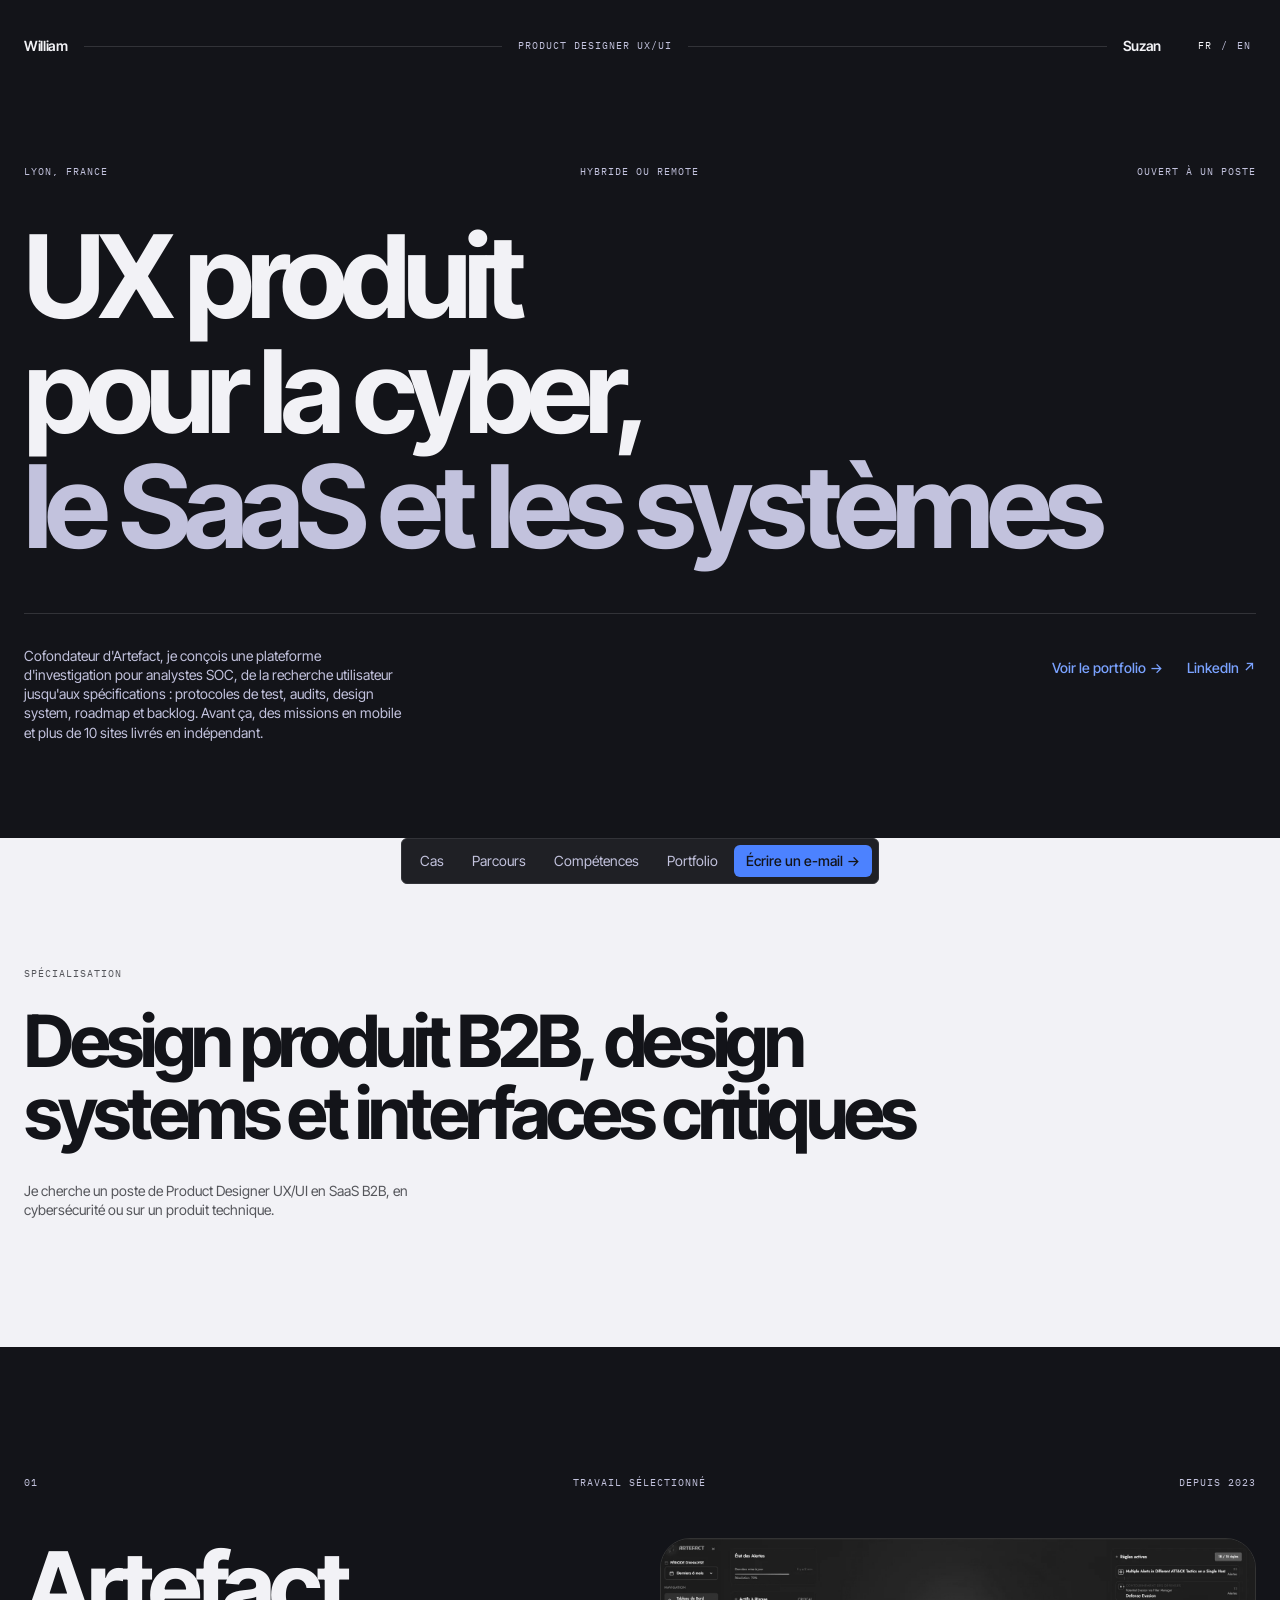
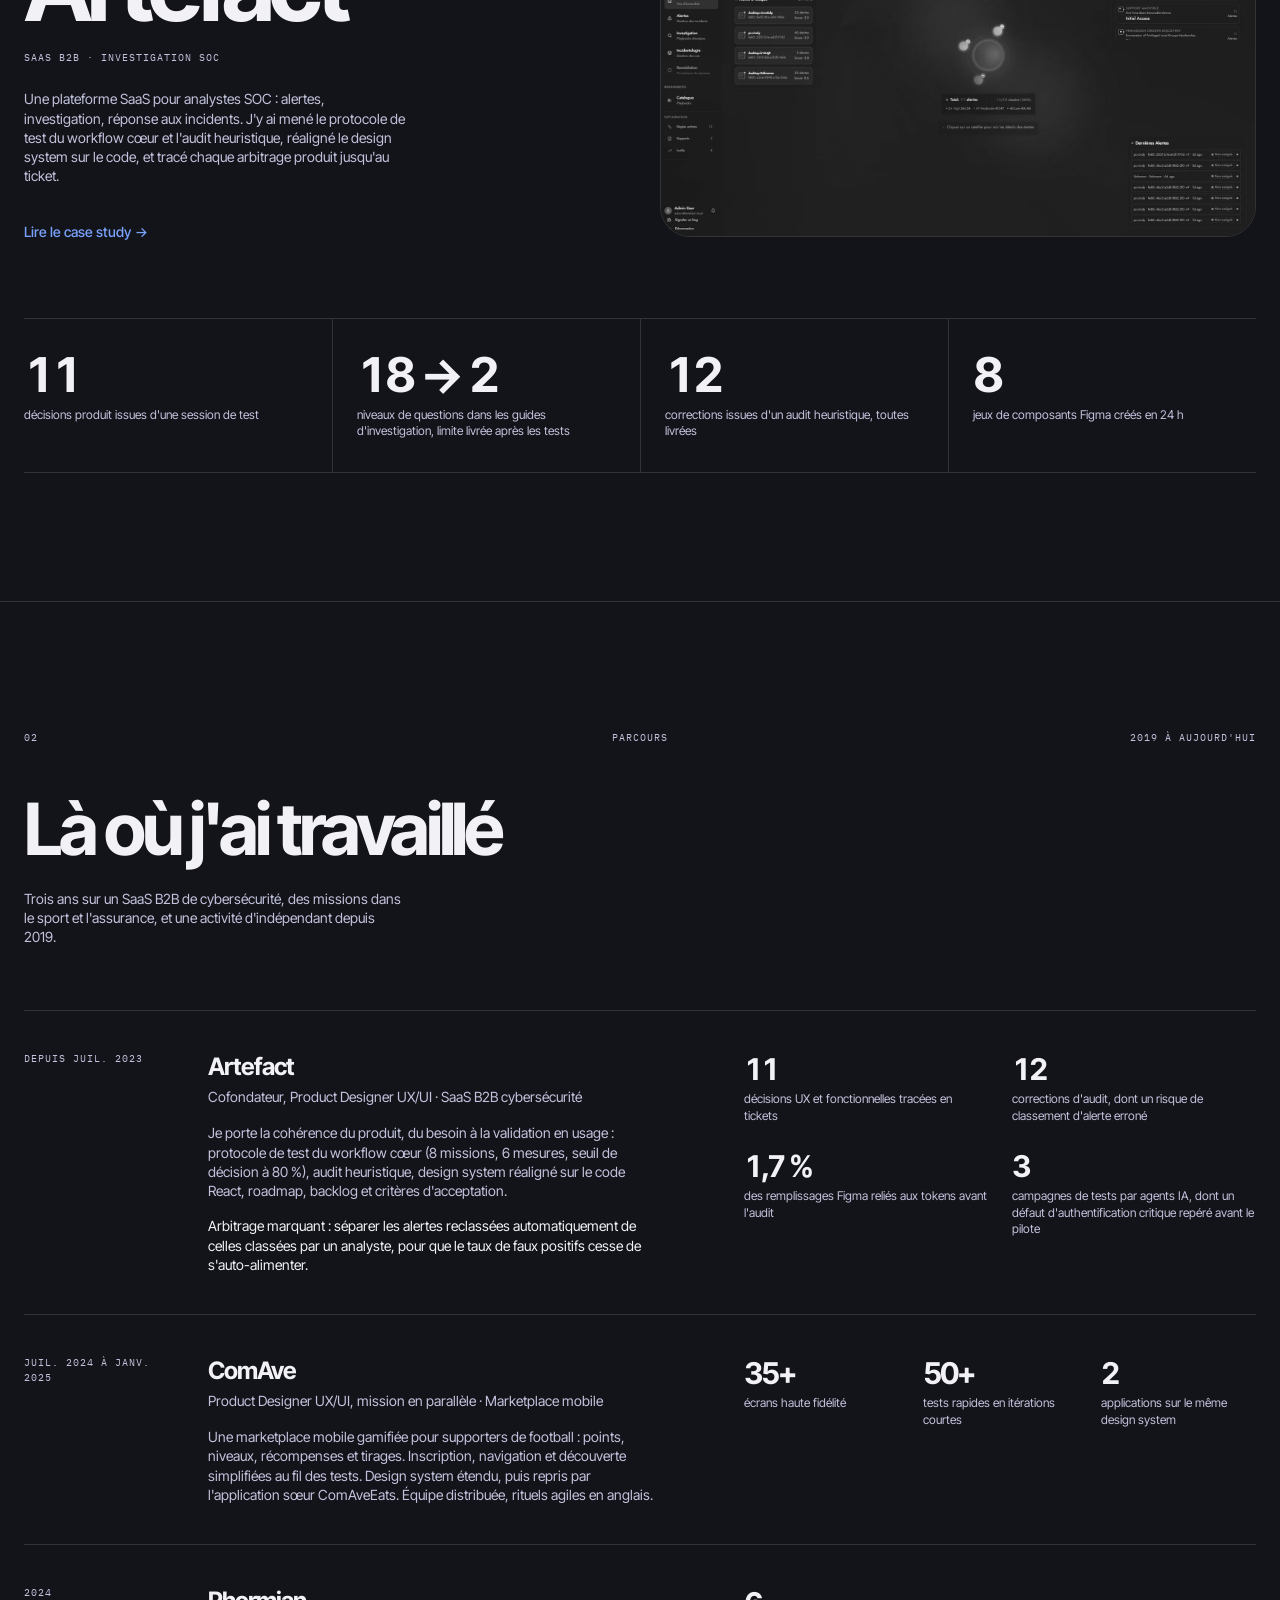
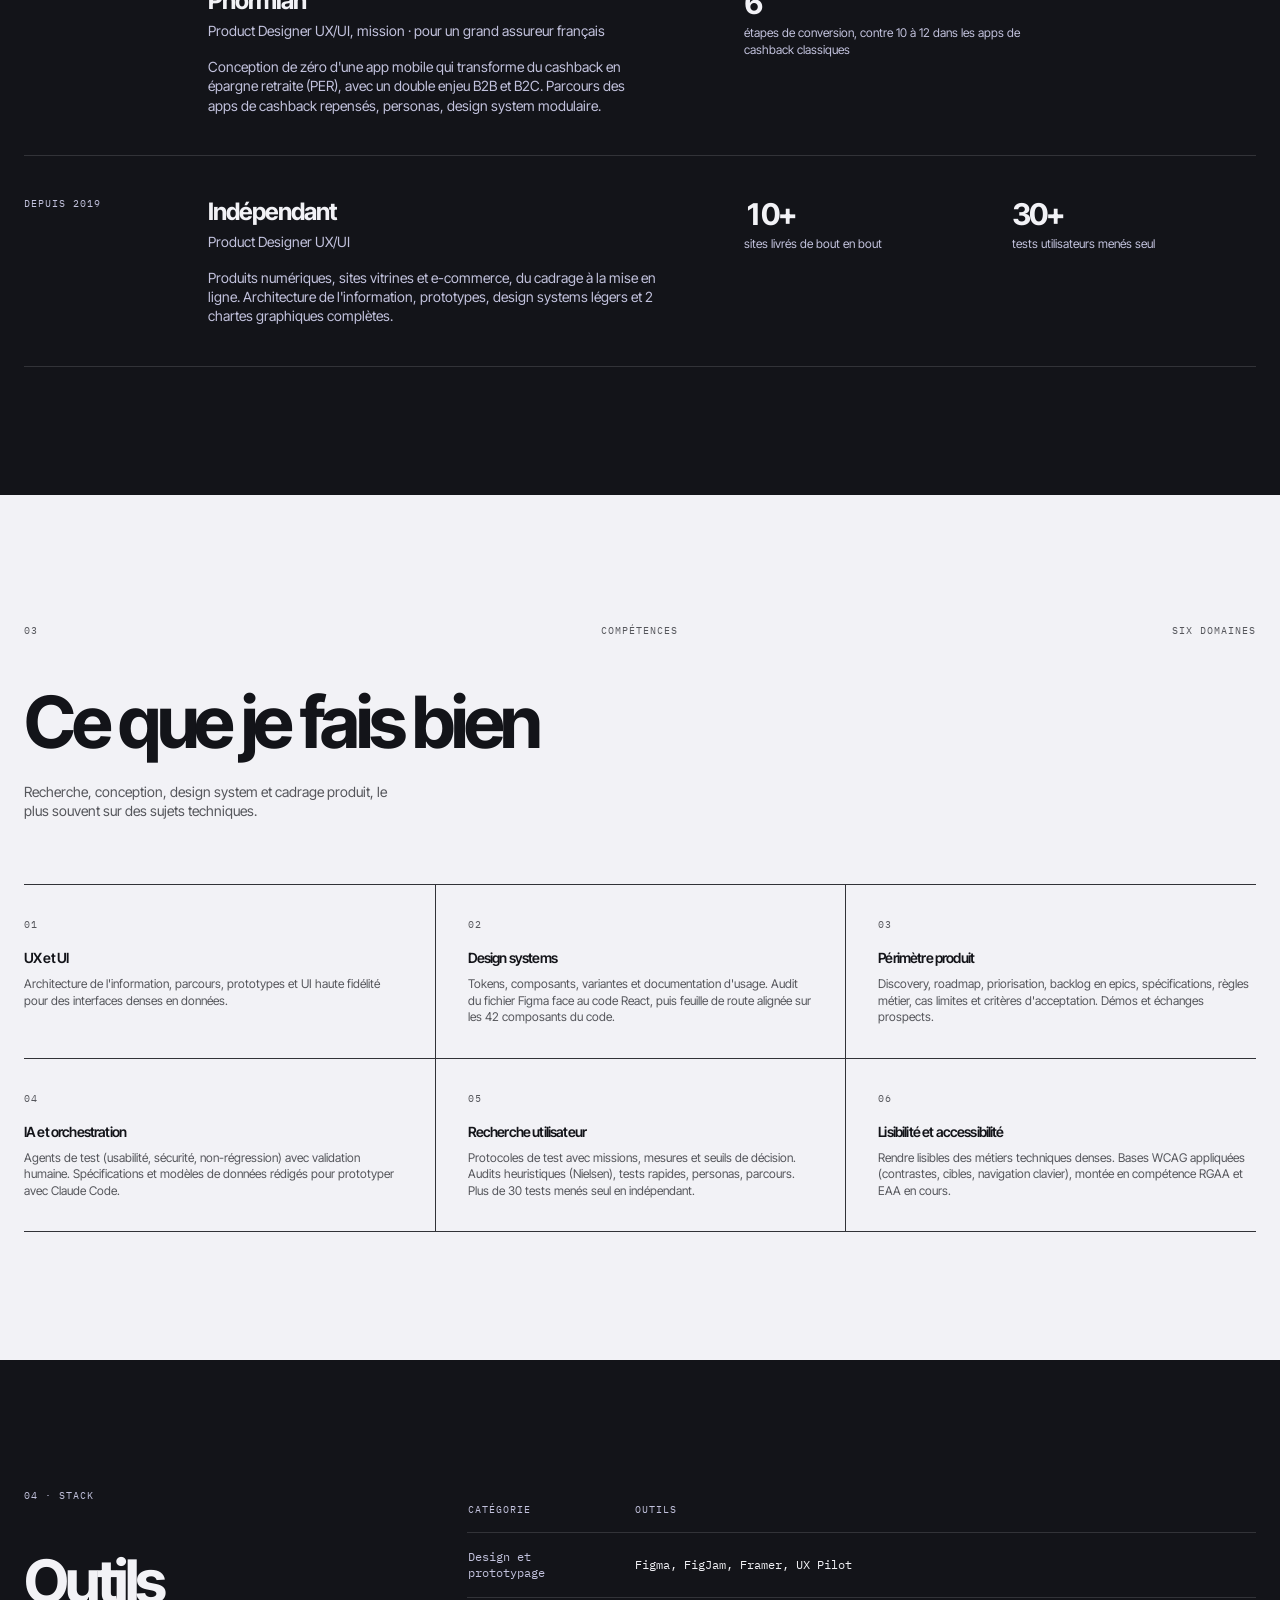
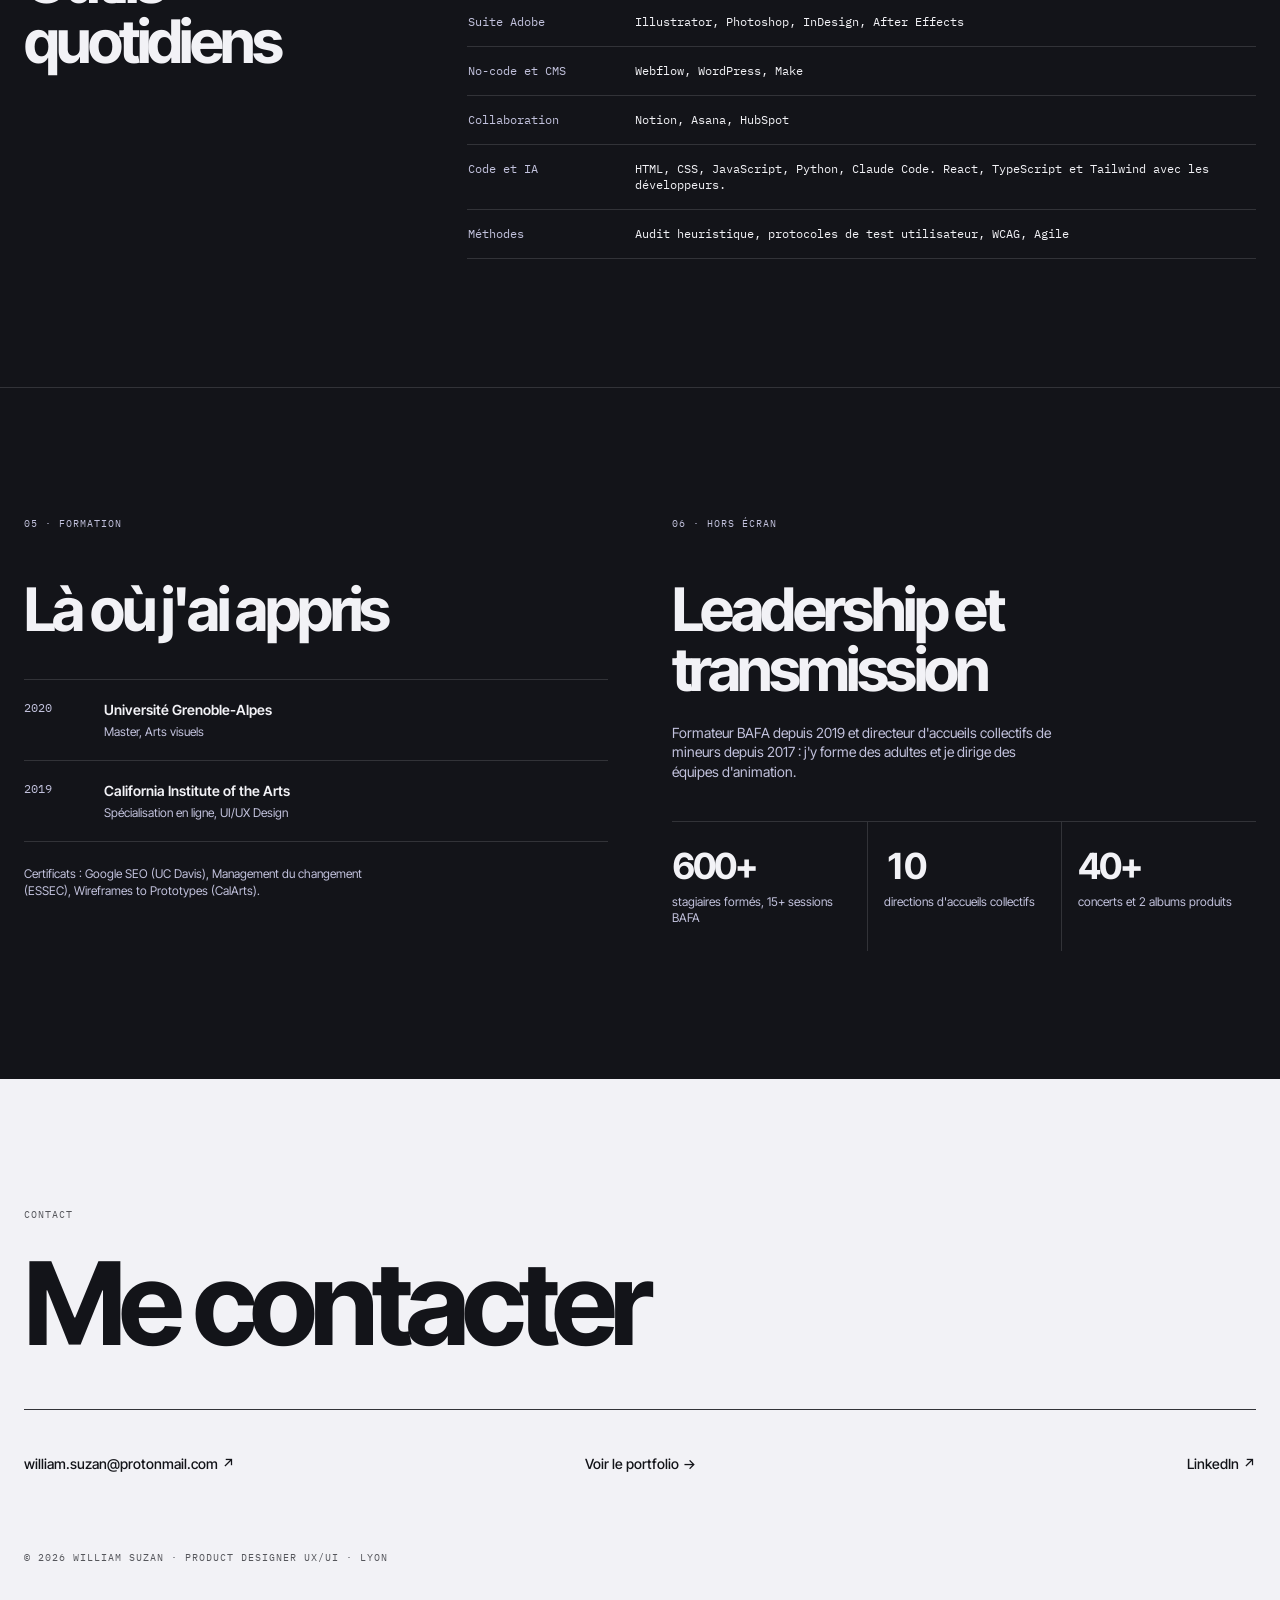
==== index.html @ 476c3896 "Refonte du site dans la DNA Room & Pillar, accent bleu électrique - Les trois pages (CV, portfolio, " ====
<!DOCTYPE html>
<html lang="fr">
<head>
<meta charset="UTF-8">
<meta name="viewport" content="width=device-width, initial-scale=1.0">
<title>William Suzan · Product Designer UX/UI</title>
<meta name="description" content="Product Designer UX/UI en SaaS B2B et cybersécurité : protocoles de test, audits, design systems et cadrage produit.">
<meta name="theme-color" content="#131419">
<link rel="canonical" href="https://wllmszn.github.io/">

<!-- Partage social -->
<meta property="og:type" content="profile">
<meta property="og:url" content="https://wllmszn.github.io/">
<meta property="og:title" content="William Suzan · Product Designer UX/UI">
<meta property="og:description" content="Product Designer UX/UI en SaaS B2B et cybersécurité : tests utilisateurs, audits, design systems et cadrage produit.">
<meta property="og:locale" content="fr_FR">
<meta property="og:image" content="https://wllmszn.github.io/assets/og-cover.jpg">
<meta property="og:image:width" content="1200">
<meta property="og:image:height" content="630">
<meta property="og:image:alt" content="Dashboard Artefact : alertes classées par criticité">
<meta name="twitter:card" content="summary_large_image">
<meta name="twitter:title" content="William Suzan · Product Designer UX/UI">
<meta name="twitter:description" content="Product Designer UX/UI en SaaS B2B et cybersécurité : tests utilisateurs, audits, design systems et cadrage produit.">
<meta name="twitter:image" content="https://wllmszn.github.io/assets/og-cover.jpg">

<link rel="icon" href="data:image/svg+xml,<svg xmlns='http://www.w3.org/2000/svg' viewBox='0 0 100 100'><rect width='100' height='100' rx='22' fill='%23131419'/><text x='50' y='70' font-family='Georgia,serif' font-size='60' fill='%234C82FF' text-anchor='middle'>W</text></svg>">

<link rel="preconnect" href="https://fonts.googleapis.com">
<link rel="preconnect" href="https://fonts.gstatic.com" crossorigin>
<link href="https://fonts.googleapis.com/css2?family=Inter+Tight:wght@400;500;600;700&family=IBM+Plex+Mono:wght@400;500&display=swap" rel="stylesheet">
<link rel="stylesheet" href="assets/site.css">
</head>
<body class="min-h-screen bg-base text-ink font-body antialiased" data-title-fr="William Suzan · Product Designer UX/UI" data-title-en="William Suzan · UX/UI Product Designer">
<a href="#main" class="sr-only focus:not-sr-only focus:absolute focus:left-4 focus:top-4 focus:z-50 rounded-ui bg-accent px-3 py-2 text-sm font-medium text-accent-ink" data-fr="Aller au contenu" data-en="Skip to content">Aller au contenu</a>

<header class="px-6 pt-6">
  <div class="mx-auto flex max-w-7xl items-center gap-4 font-display text-sm font-semibold tracking-tight">
    <a href="index.html" class="inline-flex min-h-11 shrink-0 items-center rounded-ui focus-visible:outline-none focus-visible:ring-2 focus-visible:ring-accent">William</a>
    <span class="h-px flex-1 bg-line" aria-hidden="true"></span>
    <span class="hidden shrink-0 font-mono text-[10px] font-normal uppercase tracking-widest text-muted sm:inline" data-fr="Product Designer UX/UI" data-en="UX/UI Product Designer">Product Designer UX/UI</span>
    <span class="hidden h-px flex-1 bg-line sm:block" aria-hidden="true"></span>
    <span class="shrink-0">Suzan</span>
    <div role="group" aria-label="Langue" data-en-aria-label="Language" class="ml-4 flex shrink-0 items-center gap-1 font-mono text-[10px] font-normal uppercase tracking-widest"><button type="button" id="lang-fr" aria-label="Français" aria-pressed="true" class="inline-flex min-h-11 min-w-6 items-center justify-center text-muted hover:text-ink aria-pressed:text-ink focus-visible:outline-none focus-visible:ring-2 focus-visible:ring-accent">FR</button><span class="text-muted" aria-hidden="true">/</span><button type="button" id="lang-en" aria-label="English" aria-pressed="false" class="inline-flex min-h-11 min-w-6 items-center justify-center text-muted hover:text-ink aria-pressed:text-ink focus-visible:outline-none focus-visible:ring-2 focus-visible:ring-accent">EN</button></div>
  </div>
</header>

<main id="main">
  <section class="overflow-hidden px-6 pb-24 pt-16 md:pt-24">
    <div class="mx-auto max-w-7xl">
      <div class="mb-10 grid grid-cols-3 font-mono text-[10px] uppercase tracking-widest text-muted">
        <p data-fr="Lyon, France" data-en="Lyon, France">Lyon, France</p>
        <p class="text-center" data-fr="Hybride ou remote" data-en="Hybrid or remote">Hybride ou remote</p>
        <p class="text-right" data-fr="Ouvert à un poste" data-en="Open to a role">Ouvert à un poste</p>
      </div>
      <div class="relative">
      
      <h1 class="relative font-display text-5xl font-bold leading-none tracking-[-0.06em] sm:text-7xl md:text-[9vw]" data-fr="
        &lt;span class=&quot;block&quot;&gt;UX produit&lt;/span&gt;
        &lt;span class=&quot;block&quot;&gt;pour la cyber,&lt;/span&gt;
        &lt;span class=&quot;block text-muted&quot;&gt;le SaaS et les systèmes&lt;/span&gt;
      " data-en="
        &lt;span class=&quot;block&quot;&gt;Product UX&lt;/span&gt;
        &lt;span class=&quot;block&quot;&gt;for cybersecurity,&lt;/span&gt;
        &lt;span class=&quot;block text-muted&quot;&gt;SaaS and systems&lt;/span&gt;
      ">
        <span class="block">UX produit</span>
        <span class="block">pour la cyber,</span>
        <span class="block text-muted">le SaaS et les systèmes</span>
      </h1>
      </div>
      <div class="mt-12 grid gap-8 border-t border-line pt-8 md:grid-cols-[1fr_auto]">
        <p class="max-w-sm text-sm leading-snug text-muted" data-fr="Cofondateur d'Artefact, je conçois une plateforme d'investigation pour analystes SOC, de la recherche utilisateur jusqu'aux spécifications : protocoles de test, audits, design system, roadmap et backlog. Avant ça, des missions en mobile et plus de 10 sites livrés en indépendant." data-en="As co-founder of Artefact, I design an investigation platform for SOC analysts, from user research to specifications: test protocols, audits, design system, roadmap and backlog. Before that, mobile engagements and more than 10 websites shipped as a freelancer.">Cofondateur d'Artefact, je conçois une plateforme d'investigation pour analystes SOC, de la recherche utilisateur jusqu'aux spécifications : protocoles de test, audits, design system, roadmap et backlog. Avant ça, des missions en mobile et plus de 10 sites livrés en indépendant.</p>
        <div class="flex flex-wrap items-start gap-6 text-sm font-medium">
          <a href="portfolio.html" class="inline-flex min-h-11 items-center gap-1 rounded-ui text-accent focus-visible:outline-none focus-visible:ring-2 focus-visible:ring-accent" data-fr="Voir le portfolio &lt;span aria-hidden=&quot;true&quot;&gt;→&lt;/span&gt;" data-en="View portfolio &lt;span aria-hidden=&quot;true&quot;&gt;→&lt;/span&gt;">Voir le portfolio <span aria-hidden="true">→</span></a>
          <a href="https://www.linkedin.com/in/william-suzan/" class="inline-flex min-h-11 items-center gap-1 rounded-ui text-accent focus-visible:outline-none focus-visible:ring-2 focus-visible:ring-accent" data-fr="LinkedIn &lt;span aria-hidden=&quot;true&quot;&gt;↗&lt;/span&gt;" data-en="LinkedIn &lt;span aria-hidden=&quot;true&quot;&gt;↗&lt;/span&gt;">LinkedIn <span aria-hidden="true">↗</span></a>
        </div>
      </div>
    </div>
  </section>

  <section class="bg-paper px-6 py-24 text-inverse md:py-32">
    <div class="mx-auto max-w-7xl">
      <p class="mb-6 font-mono text-[10px] uppercase tracking-widest text-inverse/70" data-fr="Spécialisation" data-en="Specialization">Spécialisation</p>
      <h2 class="max-w-5xl font-display text-4xl font-bold leading-none tracking-[-0.06em] md:text-7xl" data-fr="Design produit B2B, design systems et interfaces critiques" data-en="B2B product design, design systems and critical interfaces">Design produit B2B, design systems et interfaces critiques</h2>
      <p class="mt-8 max-w-sm text-sm leading-snug text-inverse/70" data-fr="Je cherche un poste de Product Designer UX/UI en SaaS B2B, en cybersécurité ou sur un produit technique." data-en="I'm looking for a UX/UI Product Designer role in B2B SaaS, cybersecurity or on a technical product.">Je cherche un poste de Product Designer UX/UI en SaaS B2B, en cybersécurité ou sur un produit technique.</p>
    </div>
  </section>

  <section id="cas" class="px-6 py-24 md:py-32" aria-labelledby="cas-titre">
    <div class="mx-auto max-w-7xl">
      <div class="mb-12 grid grid-cols-3 font-mono text-[10px] uppercase tracking-widest text-muted">
        <p>01</p><p class="text-center" data-fr="Travail sélectionné" data-en="Selected work">Travail sélectionné</p><p class="text-right" data-fr="Depuis 2023" data-en="Since 2023">Depuis 2023</p>
      </div>
      <div class="grid gap-10 md:grid-cols-[1fr_1fr]">
        <div>
          <h2 id="cas-titre" class="font-display text-5xl font-bold leading-none tracking-[-0.06em] md:text-8xl">Artefact</h2>
          <p class="mt-4 font-mono text-[10px] uppercase tracking-widest text-muted" data-fr="SaaS B2B · Investigation SOC" data-en="B2B SaaS · SOC investigation">SaaS B2B · Investigation SOC</p>
          <p class="mt-6 max-w-sm text-sm leading-snug text-muted" data-fr="Une plateforme SaaS pour analystes SOC : alertes, investigation, réponse aux incidents. J'y ai mené le protocole de test du workflow cœur et l'audit heuristique, réaligné le design system sur le code, et tracé chaque arbitrage produit jusqu'au ticket." data-en="A SaaS platform for SOC analysts: alerts, investigation, incident response. I ran the core-workflow test protocol and the heuristic audit, realigned the design system with the code, and traced every product trade-off down to its ticket.">Une plateforme SaaS pour analystes SOC : alertes, investigation, réponse aux incidents. J'y ai mené le protocole de test du workflow cœur et l'audit heuristique, réaligné le design system sur le code, et tracé chaque arbitrage produit jusqu'au ticket.</p>
          <a href="artefact.html" class="mt-6 inline-flex min-h-11 items-center gap-1 rounded-ui text-sm font-medium text-accent focus-visible:outline-none focus-visible:ring-2 focus-visible:ring-accent" data-fr="Lire le case study &lt;span aria-hidden=&quot;true&quot;&gt;→&lt;/span&gt;" data-en="Read the case study &lt;span aria-hidden=&quot;true&quot;&gt;→&lt;/span&gt;">Lire le case study <span aria-hidden="true">→</span></a>
        </div>
        <img src="assets/artefact-overview.webp" alt="Vue d'ensemble d'Artefact : la liste des alertes et le panneau de détail d'une investigation" width="1600" height="800" loading="lazy" class="w-full rounded-card border border-line h-auto grayscale" data-en-alt="Artefact overview: the alert list and an investigation's detail panel">
      </div>
      <div class="mt-16 grid grid-cols-2 border-y border-line md:grid-cols-4">
        <div class="border-line py-8 pr-6"><p class="whitespace-nowrap font-display text-4xl font-bold tracking-[-0.06em] tabular-nums md:text-5xl">11</p><p class="mt-2 text-xs leading-snug text-muted" data-fr="décisions produit issues d'une session de test" data-en="product decisions from one test session">décisions produit issues d'une session de test</p></div>
        <div class="border-l border-line py-8 pl-6 pr-6"><p class="whitespace-nowrap font-display text-4xl font-bold tracking-[-0.06em] tabular-nums md:text-5xl">18 → 2</p><p class="mt-2 text-xs leading-snug text-muted" data-fr="niveaux de questions dans les guides d'investigation, limite livrée après les tests" data-en="question levels in investigation guides, a cap shipped after testing">niveaux de questions dans les guides d'investigation, limite livrée après les tests</p></div>
        <div class="border-t border-line py-8 pr-6 md:border-l md:border-t-0 md:pl-6"><p class="whitespace-nowrap font-display text-4xl font-bold tracking-[-0.06em] tabular-nums md:text-5xl">12</p><p class="mt-2 text-xs leading-snug text-muted" data-fr="corrections issues d'un audit heuristique, toutes livrées" data-en="fixes from a heuristic audit, all shipped">corrections issues d'un audit heuristique, toutes livrées</p></div>
        <div class="border-l border-t border-line py-8 pl-6 md:border-t-0"><p class="whitespace-nowrap font-display text-4xl font-bold tracking-[-0.06em] tabular-nums md:text-5xl">8</p><p class="mt-2 text-xs leading-snug text-muted" data-fr="jeux de composants Figma créés en 24 h" data-en="Figma component sets built in 24 h">jeux de composants Figma créés en 24 h</p></div>
      </div>
    </div>
  </section>

  <section id="parcours" class="border-t border-line px-6 py-24 md:py-32" aria-labelledby="parcours-titre">
    <div class="mx-auto max-w-7xl">
      <div class="mb-12 grid grid-cols-3 font-mono text-[10px] uppercase tracking-widest text-muted">
        <p>02</p><p class="text-center" data-fr="Parcours" data-en="Experience">Parcours</p><p class="text-right" data-fr="2019 à aujourd'hui" data-en="2019 to today">2019 à aujourd'hui</p>
      </div>
      <h2 id="parcours-titre" class="max-w-4xl font-display text-4xl font-bold leading-none tracking-[-0.06em] md:text-7xl" data-fr="Là où j'ai travaillé" data-en="Where I've worked">Là où j'ai travaillé</h2>
      <p class="mt-6 max-w-sm text-sm leading-snug text-muted" data-fr="Trois ans sur un SaaS B2B de cybersécurité, des missions dans le sport et l'assurance, et une activité d'indépendant depuis 2019." data-en="Three years on a B2B cybersecurity SaaS, engagements in sports and insurance, and independent work since 2019.">Trois ans sur un SaaS B2B de cybersécurité, des missions dans le sport et l'assurance, et une activité d'indépendant depuis 2019.</p>

      <ol class="mt-16 border-t border-line">
        <li class="grid gap-6 border-b border-line py-10 md:grid-cols-[10rem_1fr_1fr]">
          <p class="font-mono text-[10px] uppercase tracking-widest text-muted" data-fr="Depuis juil. 2023" data-en="Since Jul 2023">Depuis juil. 2023</p>
          <div>
            <h3 class="font-display text-2xl font-bold tracking-[-0.04em]">Artefact</h3>
            <p class="mt-1 text-sm text-muted" data-fr="Cofondateur, Product Designer UX/UI · SaaS B2B cybersécurité" data-en="Co-founder, UX/UI Product Designer · B2B cybersecurity SaaS">Cofondateur, Product Designer UX/UI · SaaS B2B cybersécurité</p>
            <p class="mt-4 max-w-md text-sm leading-snug text-muted" data-fr="Je porte la cohérence du produit, du besoin à la validation en usage : protocole de test du workflow cœur (8 missions, 6 mesures, seuil de décision à 80 %), audit heuristique, design system réaligné sur le code React, roadmap, backlog et critères d'acceptation." data-en="I own product consistency, from the need to validation in use: core-workflow test protocol (8 tasks, 6 measures, an 80% decision threshold), heuristic audit, design system realigned with the React code, roadmap, backlog and acceptance criteria.">Je porte la cohérence du produit, du besoin à la validation en usage : protocole de test du workflow cœur (8 missions, 6 mesures, seuil de décision à 80 %), audit heuristique, design system réaligné sur le code React, roadmap, backlog et critères d'acceptation.</p>
            <p class="mt-4 max-w-md text-sm leading-snug text-ink" data-fr="Arbitrage marquant : séparer les alertes reclassées automatiquement de celles classées par un analyste, pour que le taux de faux positifs cesse de s'auto-alimenter." data-en="Key trade-off: separating automatically reclassified alerts from those an analyst classified, so the false-positive rate stops feeding itself.">Arbitrage marquant : séparer les alertes reclassées automatiquement de celles classées par un analyste, pour que le taux de faux positifs cesse de s'auto-alimenter.</p>
          </div>
          <dl class="grid grid-cols-2 gap-x-6 gap-y-6 self-start">
            <div><dt class="sr-only" data-fr="Décisions tracées" data-en="Decisions traced">Décisions tracées</dt><dd class="font-display text-3xl font-bold tracking-[-0.06em] tabular-nums">11</dd><dd class="mt-1 text-xs leading-snug text-muted" data-fr="décisions UX et fonctionnelles tracées en tickets" data-en="UX and functional decisions traced to tickets">décisions UX et fonctionnelles tracées en tickets</dd></div>
            <div><dt class="sr-only" data-fr="Corrections d'audit" data-en="Audit fixes">Corrections d'audit</dt><dd class="font-display text-3xl font-bold tracking-[-0.06em] tabular-nums">12</dd><dd class="mt-1 text-xs leading-snug text-muted" data-fr="corrections d'audit, dont un risque de classement d'alerte erroné" data-en="audit fixes, including a risk of closing an alert by mistake">corrections d'audit, dont un risque de classement d'alerte erroné</dd></div>
            <div><dt class="sr-only" data-fr="Remplissages reliés" data-en="Linked fills">Remplissages reliés</dt><dd class="font-display text-3xl font-bold tracking-[-0.06em] tabular-nums">1,7 %</dd><dd class="mt-1 text-xs leading-snug text-muted" data-fr="des remplissages Figma reliés aux tokens avant l'audit" data-en="of Figma fills linked to tokens before the audit">des remplissages Figma reliés aux tokens avant l'audit</dd></div>
            <div><dt class="sr-only" data-fr="Campagnes d'agents" data-en="Agent campaigns">Campagnes d'agents</dt><dd class="font-display text-3xl font-bold tracking-[-0.06em] tabular-nums">3</dd><dd class="mt-1 text-xs leading-snug text-muted" data-fr="campagnes de tests par agents IA, dont un défaut d'authentification critique repéré avant le pilote" data-en="AI-agent test campaigns, one of which caught a critical authentication flaw before the pilot">campagnes de tests par agents IA, dont un défaut d'authentification critique repéré avant le pilote</dd></div>
          </dl>
        </li>
        <li class="grid gap-6 border-b border-line py-10 md:grid-cols-[10rem_1fr_1fr]">
          <p class="font-mono text-[10px] uppercase tracking-widest text-muted" data-fr="Juil. 2024 à janv. 2025" data-en="Jul 2024 to Jan 2025">Juil. 2024 à janv. 2025</p>
          <div>
            <h3 class="font-display text-2xl font-bold tracking-[-0.04em]">ComAve</h3>
            <p class="mt-1 text-sm text-muted" data-fr="Product Designer UX/UI, mission en parallèle · Marketplace mobile" data-en="UX/UI Product Designer, parallel engagement · Mobile marketplace">Product Designer UX/UI, mission en parallèle · Marketplace mobile</p>
            <p class="mt-4 max-w-md text-sm leading-snug text-muted" data-fr="Une marketplace mobile gamifiée pour supporters de football : points, niveaux, récompenses et tirages. Inscription, navigation et découverte simplifiées au fil des tests. Design system étendu, puis repris par l'application sœur ComAveEats. Équipe distribuée, rituels agiles en anglais." data-en="A gamified mobile marketplace for football fans: points, levels, rewards and prize draws. Sign-up, navigation and discovery simplified test after test. Design system extended, then adopted by the sister app ComAveEats. Distributed team, agile rituals in English.">Une marketplace mobile gamifiée pour supporters de football : points, niveaux, récompenses et tirages. Inscription, navigation et découverte simplifiées au fil des tests. Design system étendu, puis repris par l'application sœur ComAveEats. Équipe distribuée, rituels agiles en anglais.</p>
          </div>
          <dl class="grid grid-cols-3 gap-6 self-start">
            <div><dt class="sr-only" data-fr="Écrans" data-en="Screens">Écrans</dt><dd class="font-display text-3xl font-bold tracking-[-0.06em] tabular-nums">35+</dd><dd class="mt-1 text-xs leading-snug text-muted" data-fr="écrans haute fidélité" data-en="high-fidelity screens">écrans haute fidélité</dd></div>
            <div><dt class="sr-only" data-fr="Tests" data-en="Tests">Tests</dt><dd class="font-display text-3xl font-bold tracking-[-0.06em] tabular-nums">50+</dd><dd class="mt-1 text-xs leading-snug text-muted" data-fr="tests rapides en itérations courtes" data-en="quick tests in short iterations">tests rapides en itérations courtes</dd></div>
            <div><dt class="sr-only" data-fr="Applications" data-en="Apps">Applications</dt><dd class="font-display text-3xl font-bold tracking-[-0.06em] tabular-nums">2</dd><dd class="mt-1 text-xs leading-snug text-muted" data-fr="applications sur le même design system" data-en="apps on the same design system">applications sur le même design system</dd></div>
          </dl>
        </li>
        <li class="grid gap-6 border-b border-line py-10 md:grid-cols-[10rem_1fr_1fr]">
          <p class="font-mono text-[10px] uppercase tracking-widest text-muted">2024</p>
          <div>
            <h3 class="font-display text-2xl font-bold tracking-[-0.04em]">Phormian</h3>
            <p class="mt-1 text-sm text-muted" data-fr="Product Designer UX/UI, mission · pour un grand assureur français" data-en="UX/UI Product Designer, engagement · for a major French insurer">Product Designer UX/UI, mission · pour un grand assureur français</p>
            <p class="mt-4 max-w-md text-sm leading-snug text-muted" data-fr="Conception de zéro d'une app mobile qui transforme du cashback en épargne retraite (PER), avec un double enjeu B2B et B2C. Parcours des apps de cashback repensés, personas, design system modulaire." data-en="A mobile app designed from scratch that turns cashback into retirement savings (a French PER plan), with both B2B and B2C stakes. Cashback-app journeys rethought, personas, modular design system.">Conception de zéro d'une app mobile qui transforme du cashback en épargne retraite (PER), avec un double enjeu B2B et B2C. Parcours des apps de cashback repensés, personas, design system modulaire.</p>
          </div>
          <dl class="self-start">
            <div><dt class="sr-only" data-fr="Étapes de conversion" data-en="Conversion steps">Étapes de conversion</dt><dd class="font-display text-3xl font-bold tracking-[-0.06em] tabular-nums">6</dd><dd class="mt-1 max-w-xs text-xs leading-snug text-muted" data-fr="étapes de conversion, contre 10 à 12 dans les apps de cashback classiques" data-en="conversion steps, versus 10 to 12 in typical cashback apps">étapes de conversion, contre 10 à 12 dans les apps de cashback classiques</dd></div>
          </dl>
        </li>
        <li class="grid gap-6 border-b border-line py-10 md:grid-cols-[10rem_1fr_1fr]">
          <p class="font-mono text-[10px] uppercase tracking-widest text-muted" data-fr="Depuis 2019" data-en="Since 2019">Depuis 2019</p>
          <div>
            <h3 class="font-display text-2xl font-bold tracking-[-0.04em]">Indépendant</h3>
            <p class="mt-1 text-sm text-muted" data-fr="Product Designer UX/UI" data-en="UX/UI Product Designer">Product Designer UX/UI</p>
            <p class="mt-4 max-w-md text-sm leading-snug text-muted" data-fr="Produits numériques, sites vitrines et e-commerce, du cadrage à la mise en ligne. Architecture de l'information, prototypes, design systems légers et 2 chartes graphiques complètes." data-en="Digital products, marketing and e-commerce sites, from scoping to launch. Information architecture, prototypes, lightweight design systems and 2 full brand identities.">Produits numériques, sites vitrines et e-commerce, du cadrage à la mise en ligne. Architecture de l'information, prototypes, design systems légers et 2 chartes graphiques complètes.</p>
          </div>
          <dl class="grid grid-cols-2 gap-6 self-start">
            <div><dt class="sr-only" data-fr="Sites livrés" data-en="Sites shipped">Sites livrés</dt><dd class="font-display text-3xl font-bold tracking-[-0.06em] tabular-nums">10+</dd><dd class="mt-1 text-xs leading-snug text-muted" data-fr="sites livrés de bout en bout" data-en="sites shipped end to end">sites livrés de bout en bout</dd></div>
            <div><dt class="sr-only" data-fr="Tests utilisateurs" data-en="User tests">Tests utilisateurs</dt><dd class="font-display text-3xl font-bold tracking-[-0.06em] tabular-nums">30+</dd><dd class="mt-1 text-xs leading-snug text-muted" data-fr="tests utilisateurs menés seul" data-en="user tests run on my own">tests utilisateurs menés seul</dd></div>
          </dl>
        </li>
      </ol>
    </div>
  </section>

  <section id="competences" class="bg-paper px-6 py-24 text-inverse md:py-32" aria-labelledby="competences-titre">
    <div class="mx-auto max-w-7xl">
      <div class="mb-12 grid grid-cols-3 font-mono text-[10px] uppercase tracking-widest text-inverse/70">
        <p>03</p><p class="text-center" data-fr="Compétences" data-en="Skills">Compétences</p><p class="text-right" data-fr="Six domaines" data-en="Six areas">Six domaines</p>
      </div>
      <h2 id="competences-titre" class="font-display text-4xl font-bold leading-none tracking-[-0.06em] md:text-7xl" data-fr="Ce que je fais bien" data-en="What I do well">Ce que je fais bien</h2>
      <p class="mt-6 max-w-sm text-sm leading-snug text-inverse/70" data-fr="Recherche, conception, design system et cadrage produit, le plus souvent sur des sujets techniques." data-en="Research, design, design systems and product scoping, most often on technical subjects.">Recherche, conception, design system et cadrage produit, le plus souvent sur des sujets techniques.</p>
      <ul class="mt-16 grid border-t border-line md:grid-cols-3">
        <li class="border-b border-line py-8 md:pr-8"><p class="font-mono text-[10px] uppercase tracking-widest text-inverse/70">01</p><h3 class="mt-4 text-sm font-semibold" data-fr="UX et UI" data-en="UX and UI">UX et UI</h3><p class="mt-2 text-xs leading-snug text-inverse/70" data-fr="Architecture de l'information, parcours, prototypes et UI haute fidélité pour des interfaces denses en données." data-en="Information architecture, journeys, prototypes and high-fidelity UI for data-dense interfaces.">Architecture de l'information, parcours, prototypes et UI haute fidélité pour des interfaces denses en données.</p></li>
        <li class="border-b border-line py-8 md:border-l md:px-8"><p class="font-mono text-[10px] uppercase tracking-widest text-inverse/70">02</p><h3 class="mt-4 text-sm font-semibold" data-fr="Design systems" data-en="Design systems">Design systems</h3><p class="mt-2 text-xs leading-snug text-inverse/70" data-fr="Tokens, composants, variantes et documentation d'usage. Audit du fichier Figma face au code React, puis feuille de route alignée sur les 42 composants du code." data-en="Tokens, components, variants and usage documentation. Audit of the Figma file against the React code, then a roadmap aligned with the code's 42 components.">Tokens, composants, variantes et documentation d'usage. Audit du fichier Figma face au code React, puis feuille de route alignée sur les 42 composants du code.</p></li>
        <li class="border-b border-line py-8 md:border-l md:pl-8"><p class="font-mono text-[10px] uppercase tracking-widest text-inverse/70">03</p><h3 class="mt-4 text-sm font-semibold" data-fr="Périmètre produit" data-en="Product scope">Périmètre produit</h3><p class="mt-2 text-xs leading-snug text-inverse/70" data-fr="Discovery, roadmap, priorisation, backlog en epics, spécifications, règles métier, cas limites et critères d'acceptation. Démos et échanges prospects." data-en="Discovery, roadmap, prioritisation, epic backlog, specifications, business rules, edge cases and acceptance criteria. Demos and prospect conversations.">Discovery, roadmap, priorisation, backlog en epics, spécifications, règles métier, cas limites et critères d'acceptation. Démos et échanges prospects.</p></li>
        <li class="border-b border-line py-8 md:pr-8"><p class="font-mono text-[10px] uppercase tracking-widest text-inverse/70">04</p><h3 class="mt-4 text-sm font-semibold" data-fr="IA et orchestration" data-en="AI &amp; orchestration">IA et orchestration</h3><p class="mt-2 text-xs leading-snug text-inverse/70" data-fr="Agents de test (usabilité, sécurité, non-régression) avec validation humaine. Spécifications et modèles de données rédigés pour prototyper avec Claude Code." data-en="Test agents (usability, security, regression) with human sign-off. Specifications and data models written to prototype with Claude Code.">Agents de test (usabilité, sécurité, non-régression) avec validation humaine. Spécifications et modèles de données rédigés pour prototyper avec Claude Code.</p></li>
        <li class="border-b border-line py-8 md:border-l md:px-8"><p class="font-mono text-[10px] uppercase tracking-widest text-inverse/70">05</p><h3 class="mt-4 text-sm font-semibold" data-fr="Recherche utilisateur" data-en="User Research">Recherche utilisateur</h3><p class="mt-2 text-xs leading-snug text-inverse/70" data-fr="Protocoles de test avec missions, mesures et seuils de décision. Audits heuristiques (Nielsen), tests rapides, personas, parcours. Plus de 30 tests menés seul en indépendant." data-en="Test protocols with tasks, measures and decision thresholds. Heuristic audits (Nielsen), quick tests, personas, journeys. 30+ tests run solo as an independent.">Protocoles de test avec missions, mesures et seuils de décision. Audits heuristiques (Nielsen), tests rapides, personas, parcours. Plus de 30 tests menés seul en indépendant.</p></li>
        <li class="border-b border-line py-8 md:border-l md:pl-8"><p class="font-mono text-[10px] uppercase tracking-widest text-inverse/70">06</p><h3 class="mt-4 text-sm font-semibold" data-fr="Lisibilité et accessibilité" data-en="Readability and accessibility">Lisibilité et accessibilité</h3><p class="mt-2 text-xs leading-snug text-inverse/70" data-fr="Rendre lisibles des métiers techniques denses. Bases WCAG appliquées (contrastes, cibles, navigation clavier), montée en compétence RGAA et EAA en cours." data-en="Making dense technical work readable. Applied WCAG basics (contrast, targets, keyboard navigation); currently building RGAA and EAA expertise.">Rendre lisibles des métiers techniques denses. Bases WCAG appliquées (contrastes, cibles, navigation clavier), montée en compétence RGAA et EAA en cours.</p></li>
      </ul>
    </div>
  </section>

  <section id="stack" class="px-6 py-24 md:py-32" aria-labelledby="stack-titre">
    <div class="mx-auto grid max-w-7xl gap-12 md:grid-cols-[1fr_2fr]">
      <div>
        <div class="mb-12 font-mono text-[10px] uppercase tracking-widest text-muted"><p data-fr="04 · Stack" data-en="04 · Stack">04 · Stack</p></div>
        <h2 id="stack-titre" class="font-display text-4xl font-bold leading-none tracking-[-0.06em] md:text-6xl" data-fr="Outils quotidiens" data-en="Everyday tools">Outils quotidiens</h2>
      </div>
      <table class="w-full self-end text-left text-sm">
        <caption class="sr-only" data-fr="Outils par catégorie" data-en="Tools by category">Outils par catégorie</caption>
        <thead><tr class="border-b border-line font-mono text-[10px] uppercase tracking-widest text-muted"><th scope="col" class="py-3 pr-6 font-normal" data-fr="Catégorie" data-en="Category">Catégorie</th><th scope="col" class="py-3 font-normal" data-fr="Outils" data-en="Tools">Outils</th></tr></thead>
        <tbody class="font-mono text-xs">
          <tr class="border-b border-line"><th scope="row" class="py-4 pr-6 align-top font-normal text-muted" data-fr="Design et prototypage" data-en="Design and prototyping">Design et prototypage</th><td class="py-4" data-fr="Figma, FigJam, Framer, UX Pilot" data-en="Figma, FigJam, Framer, UX Pilot">Figma, FigJam, Framer, UX Pilot</td></tr>
          <tr class="border-b border-line"><th scope="row" class="py-4 pr-6 align-top font-normal text-muted" data-fr="Suite Adobe" data-en="Adobe Suite">Suite Adobe</th><td class="py-4" data-fr="Illustrator, Photoshop, InDesign, After Effects" data-en="Illustrator, Photoshop, InDesign, After Effects">Illustrator, Photoshop, InDesign, After Effects</td></tr>
          <tr class="border-b border-line"><th scope="row" class="py-4 pr-6 align-top font-normal text-muted" data-fr="No-code et CMS" data-en="No-code and CMS">No-code et CMS</th><td class="py-4" data-fr="Webflow, WordPress, Make" data-en="Webflow, WordPress, Make">Webflow, WordPress, Make</td></tr>
          <tr class="border-b border-line"><th scope="row" class="py-4 pr-6 align-top font-normal text-muted" data-fr="Collaboration" data-en="Collaboration">Collaboration</th><td class="py-4" data-fr="Notion, Asana, HubSpot" data-en="Notion, Asana, HubSpot">Notion, Asana, HubSpot</td></tr>
          <tr class="border-b border-line"><th scope="row" class="py-4 pr-6 align-top font-normal text-muted" data-fr="Code et IA" data-en="Code and AI">Code et IA</th><td class="py-4" data-fr="HTML, CSS, JavaScript, Python, Claude Code. React, TypeScript et Tailwind avec les développeurs." data-en="HTML, CSS, JavaScript, Python, Claude Code. React, TypeScript and Tailwind alongside developers.">HTML, CSS, JavaScript, Python, Claude Code. React, TypeScript et Tailwind avec les développeurs.</td></tr>
          <tr class="border-b border-line"><th scope="row" class="py-4 pr-6 align-top font-normal text-muted" data-fr="Méthodes" data-en="Methods">Méthodes</th><td class="py-4" data-fr="Audit heuristique, protocoles de test utilisateur, WCAG, Agile" data-en="Heuristic audit, user test protocols, WCAG, Agile">Audit heuristique, protocoles de test utilisateur, WCAG, Agile</td></tr>
        </tbody>
      </table>
    </div>
  </section>

  <section id="formation" class="border-t border-line px-6 py-24 md:py-32" aria-labelledby="formation-titre">
    <div class="mx-auto grid max-w-7xl gap-16 md:grid-cols-2">
      <div>
        <p class="mb-12 font-mono text-[10px] uppercase tracking-widest text-muted" data-fr="05 · Formation" data-en="05 · Education">05 · Formation</p>
        <h2 id="formation-titre" class="font-display text-4xl font-bold leading-none tracking-[-0.06em] md:text-6xl" data-fr="Là où j'ai appris" data-en="Where I learned">Là où j'ai appris</h2>
        <ul class="mt-10 border-t border-line">
          <li class="grid grid-cols-[4rem_1fr] gap-4 border-b border-line py-5"><p class="font-mono text-xs text-muted tabular-nums">2020</p><div><p class="text-sm font-semibold" data-fr="Université Grenoble-Alpes" data-en="Université Grenoble-Alpes">Université Grenoble-Alpes</p><p class="mt-1 text-xs text-muted" data-fr="Master, Arts visuels" data-en="Master's, Visual Arts">Master, Arts visuels</p></div></li>
          <li class="grid grid-cols-[4rem_1fr] gap-4 border-b border-line py-5"><p class="font-mono text-xs text-muted tabular-nums">2019</p><div><p class="text-sm font-semibold" data-fr="California Institute of the Arts" data-en="California Institute of the Arts">California Institute of the Arts</p><p class="mt-1 text-xs text-muted" data-fr="Spécialisation en ligne, UI/UX Design" data-en="Online specialization, UI/UX Design">Spécialisation en ligne, UI/UX Design</p></div></li>
        </ul>
        <p class="mt-6 max-w-sm text-xs leading-snug text-muted" data-fr="Certificats : Google SEO (UC Davis), Management du changement (ESSEC), Wireframes to Prototypes (CalArts)." data-en="Certificates: Google SEO (UC Davis), Change Management (ESSEC), Wireframes to Prototypes (CalArts).">Certificats : Google SEO (UC Davis), Management du changement (ESSEC), Wireframes to Prototypes (CalArts).</p>
      </div>
      <div>
        <p class="mb-12 font-mono text-[10px] uppercase tracking-widest text-muted" data-fr="06 · Hors écran" data-en="06 · Off-screen">06 · Hors écran</p>
        <h2 class="font-display text-4xl font-bold leading-none tracking-[-0.06em] md:text-6xl" data-fr="Leadership et transmission" data-en="Leadership and teaching">Leadership et transmission</h2>
        <p class="mt-6 max-w-sm text-sm leading-snug text-muted" data-fr="Formateur BAFA depuis 2019 et directeur d'accueils collectifs de mineurs depuis 2017 : j'y forme des adultes et je dirige des équipes d'animation." data-en="BAFA trainer since 2019 and director of youth holiday centres since 2017: I train adults and lead activity teams.">Formateur BAFA depuis 2019 et directeur d'accueils collectifs de mineurs depuis 2017 : j'y forme des adultes et je dirige des équipes d'animation.</p>
        <dl class="mt-10 grid grid-cols-3 border-t border-line">
          <div class="py-6 pr-4"><dt class="sr-only" data-fr="Stagiaires formés" data-en="Trainees mentored">Stagiaires formés</dt><dd class="font-display text-4xl font-bold tracking-[-0.06em] tabular-nums">600+</dd><dd class="mt-2 text-xs leading-snug text-muted" data-fr="stagiaires formés, 15+ sessions BAFA" data-en="trainees taught, 15+ BAFA sessions">stagiaires formés, 15+ sessions BAFA</dd></div>
          <div class="border-l border-line py-6 px-4"><dt class="sr-only" data-fr="Directions" data-en="Directorships">Directions</dt><dd class="font-display text-4xl font-bold tracking-[-0.06em] tabular-nums">10</dd><dd class="mt-2 text-xs leading-snug text-muted" data-fr="directions d'accueils collectifs" data-en="youth centres directed">directions d'accueils collectifs</dd></div>
          <div class="border-l border-line py-6 pl-4"><dt class="sr-only" data-fr="Concerts" data-en="Concerts">Concerts</dt><dd class="font-display text-4xl font-bold tracking-[-0.06em] tabular-nums">40+</dd><dd class="mt-2 text-xs leading-snug text-muted" data-fr="concerts et 2 albums produits" data-en="concerts and 2 albums produced">concerts et 2 albums produits</dd></div>
        </dl>
      </div>
    </div>
  </section>

  <section id="contact" class="bg-paper px-6 pb-40 pt-24 text-inverse md:pt-32" aria-labelledby="contact-titre">
    <div class="mx-auto max-w-7xl">
      <p class="mb-6 font-mono text-[10px] uppercase tracking-widest text-inverse/70" data-fr="Contact" data-en="Contact">Contact</p>
      <h2 id="contact-titre" class="font-display text-6xl font-bold leading-none tracking-[-0.06em] md:text-[9vw]" data-fr="Me contacter" data-en="Get in touch">Me contacter</h2>
      <div class="mt-12 grid gap-4 border-t border-line pt-8 text-sm font-medium md:grid-cols-3">
        <a href="mailto:william.suzan@protonmail.com" class="inline-flex min-h-11 items-center gap-1 break-all rounded-ui focus-visible:outline-none focus-visible:ring-2 focus-visible:ring-inverse" data-fr="william.suzan@protonmail.com &lt;span aria-hidden=&quot;true&quot;&gt;↗&lt;/span&gt;" data-en="william.suzan@protonmail.com &lt;span aria-hidden=&quot;true&quot;&gt;↗&lt;/span&gt;">william.suzan@protonmail.com <span aria-hidden="true">↗</span></a>
        <a href="portfolio.html" class="inline-flex min-h-11 items-center gap-1 rounded-ui focus-visible:outline-none focus-visible:ring-2 focus-visible:ring-inverse md:justify-center" data-fr="Voir le portfolio &lt;span aria-hidden=&quot;true&quot;&gt;→&lt;/span&gt;" data-en="View portfolio &lt;span aria-hidden=&quot;true&quot;&gt;→&lt;/span&gt;">Voir le portfolio <span aria-hidden="true">→</span></a>
        <a href="https://www.linkedin.com/in/william-suzan/" class="inline-flex min-h-11 items-center gap-1 rounded-ui focus-visible:outline-none focus-visible:ring-2 focus-visible:ring-inverse md:justify-end" data-fr="LinkedIn &lt;span aria-hidden=&quot;true&quot;&gt;↗&lt;/span&gt;" data-en="LinkedIn &lt;span aria-hidden=&quot;true&quot;&gt;↗&lt;/span&gt;">LinkedIn <span aria-hidden="true">↗</span></a>
      </div>
      <p class="mt-16 font-mono text-[10px] uppercase tracking-widest text-inverse/70" data-fr="© 2026 William Suzan · Product Designer UX/UI · Lyon" data-en="© 2026 William Suzan · UX/UI Product Designer · Lyon">© 2026 William Suzan · Product Designer UX/UI · Lyon</p>
    </div>
  </section>
</main>

<nav aria-label="Sections" class="fixed inset-x-0 bottom-4 z-40 flex justify-center px-4" data-en-aria-label="Sections">
  <div class="flex items-center gap-1 rounded-ui border border-line bg-surface p-1.5 text-sm">
    <a href="#cas" class="hidden rounded-ui px-3 py-1.5 text-muted hover:text-ink focus-visible:outline-none focus-visible:ring-2 focus-visible:ring-accent sm:block" data-fr="Cas" data-en="Cases">Cas</a>
    <a href="#parcours" class="hidden rounded-ui px-3 py-1.5 text-muted hover:text-ink focus-visible:outline-none focus-visible:ring-2 focus-visible:ring-accent sm:block" data-fr="Parcours" data-en="Experience">Parcours</a>
    <a href="#competences" class="hidden rounded-ui px-3 py-1.5 text-muted hover:text-ink focus-visible:outline-none focus-visible:ring-2 focus-visible:ring-accent sm:block" data-fr="Compétences" data-en="Skills">Compétences</a>
    <a href="portfolio.html" class="rounded-ui px-3 py-2.5 text-muted hover:text-ink focus-visible:outline-none focus-visible:ring-2 focus-visible:ring-accent sm:py-1.5" data-fr="Portfolio" data-en="Portfolio">Portfolio</a>
    <a href="mailto:william.suzan@protonmail.com" class="inline-flex items-center gap-1 rounded-ui bg-accent px-3 py-2.5 font-medium text-accent-ink focus-visible:outline-none focus-visible:ring-2 focus-visible:ring-ink sm:py-1.5" data-fr="Écrire un e-mail &lt;span aria-hidden=&quot;true&quot;&gt;→&lt;/span&gt;" data-en="Send an email &lt;span aria-hidden=&quot;true&quot;&gt;→&lt;/span&gt;">Écrire un e-mail <span aria-hidden="true">→</span></a>
  </div>
</nav>
<script>
(function() {
  const btnFR = document.getElementById('lang-fr');
  const btnEN = document.getElementById('lang-en');

  // Les valeurs françaises des attributs sont mémorisées au premier passage.
  document.querySelectorAll('[data-en-alt]').forEach(el => el.setAttribute('data-fr-alt', el.getAttribute('alt')));
  document.querySelectorAll('[data-en-aria-label]').forEach(el => el.setAttribute('data-fr-aria-label', el.getAttribute('aria-label')));

  function setLang(lang) {
    document.querySelectorAll('[data-fr]').forEach(el => {
      // Garde-fou : un élément qui contient lui-même un [data-fr] détruirait
      // son enfant en réécrivant innerHTML. On laisse l'enfant se traduire seul.
      if (el.querySelector('[data-fr]')) return;
      el.innerHTML = el.getAttribute('data-' + lang);
    });
    document.querySelectorAll('[data-en-alt]').forEach(el => el.setAttribute('alt', el.getAttribute('data-' + lang + '-alt')));
    document.querySelectorAll('[data-en-aria-label]').forEach(el => el.setAttribute('aria-label', el.getAttribute('data-' + lang + '-aria-label')));
    document.title = document.body.getAttribute('data-title-' + lang);
    document.documentElement.lang = lang;
    // L'état actif est porté par aria-pressed, pas par la couleur seule (WCAG 1.4.1).
    btnFR.setAttribute('aria-pressed', String(lang === 'fr'));
    btnEN.setAttribute('aria-pressed', String(lang === 'en'));
    try { localStorage.setItem('ws-lang', lang); } catch (e) {}
  }

  btnFR.addEventListener('click', () => setLang('fr'));
  btnEN.addEventListener('click', () => setLang('en'));

  try {
    const saved = localStorage.getItem('ws-lang');
    if (saved === 'en' || saved === 'fr') setLang(saved);
  } catch (e) {}
})();
</script>
</body>
</html>
---- assets/site.css ----
*,:after,:before{--tw-border-spacing-x:0;--tw-border-spacing-y:0;--tw-translate-x:0;--tw-translate-y:0;--tw-rotate:0;--tw-skew-x:0;--tw-skew-y:0;--tw-scale-x:1;--tw-scale-y:1;--tw-pan-x: ;--tw-pan-y: ;--tw-pinch-zoom: ;--tw-scroll-snap-strictness:proximity;--tw-gradient-from-position: ;--tw-gradient-via-position: ;--tw-gradient-to-position: ;--tw-ordinal: ;--tw-slashed-zero: ;--tw-numeric-figure: ;--tw-numeric-spacing: ;--tw-numeric-fraction: ;--tw-ring-inset: ;--tw-ring-offset-width:0px;--tw-ring-offset-color:#fff;--tw-ring-color:rgba(59,130,246,.5);--tw-ring-offset-shadow:0 0 #0000;--tw-ring-shadow:0 0 #0000;--tw-shadow:0 0 #0000;--tw-shadow-colored:0 0 #0000;--tw-blur: ;--tw-brightness: ;--tw-contrast: ;--tw-grayscale: ;--tw-hue-rotate: ;--tw-invert: ;--tw-saturate: ;--tw-sepia: ;--tw-drop-shadow: ;--tw-backdrop-blur: ;--tw-backdrop-brightness: ;--tw-backdrop-contrast: ;--tw-backdrop-grayscale: ;--tw-backdrop-hue-rotate: ;--tw-backdrop-invert: ;--tw-backdrop-opacity: ;--tw-backdrop-saturate: ;--tw-backdrop-sepia: ;--tw-contain-size: ;--tw-contain-layout: ;--tw-contain-paint: ;--tw-contain-style: }::backdrop{--tw-border-spacing-x:0;--tw-border-spacing-y:0;--tw-translate-x:0;--tw-translate-y:0;--tw-rotate:0;--tw-skew-x:0;--tw-skew-y:0;--tw-scale-x:1;--tw-scale-y:1;--tw-pan-x: ;--tw-pan-y: ;--tw-pinch-zoom: ;--tw-scroll-snap-strictness:proximity;--tw-gradient-from-position: ;--tw-gradient-via-position: ;--tw-gradient-to-position: ;--tw-ordinal: ;--tw-slashed-zero: ;--tw-numeric-figure: ;--tw-numeric-spacing: ;--tw-numeric-fraction: ;--tw-ring-inset: ;--tw-ring-offset-width:0px;--tw-ring-offset-color:#fff;--tw-ring-color:rgba(59,130,246,.5);--tw-ring-offset-shadow:0 0 #0000;--tw-ring-shadow:0 0 #0000;--tw-shadow:0 0 #0000;--tw-shadow-colored:0 0 #0000;--tw-blur: ;--tw-brightness: ;--tw-contrast: ;--tw-grayscale: ;--tw-hue-rotate: ;--tw-invert: ;--tw-saturate: ;--tw-sepia: ;--tw-drop-shadow: ;--tw-backdrop-blur: ;--tw-backdrop-brightness: ;--tw-backdrop-contrast: ;--tw-backdrop-grayscale: ;--tw-backdrop-hue-rotate: ;--tw-backdrop-invert: ;--tw-backdrop-opacity: ;--tw-backdrop-saturate: ;--tw-backdrop-sepia: ;--tw-contain-size: ;--tw-contain-layout: ;--tw-contain-paint: ;--tw-contain-style: }/*! tailwindcss v3.4.17 | MIT License | https://tailwindcss.com*/*,:after,:before{box-sizing:border-box;border:0 solid #e5e7eb}:after,:before{--tw-content:""}:host,html{line-height:1.5;-webkit-text-size-adjust:100%;-moz-tab-size:4;-o-tab-size:4;tab-size:4;font-family:ui-sans-serif,system-ui,sans-serif,Apple Color Emoji,Segoe UI Emoji,Segoe UI Symbol,Noto Color Emoji;font-feature-settings:normal;font-variation-settings:normal;-webkit-tap-highlight-color:transparent}body{margin:0;line-height:inherit}hr{height:0;color:inherit;border-top-width:1px}abbr:where([title]){-webkit-text-decoration:underline dotted;text-decoration:underline dotted}h1,h2,h3,h4,h5,h6{font-size:inherit;font-weight:inherit}a{color:inherit;text-decoration:inherit}b,strong{font-weight:bolder}code,kbd,pre,samp{font-family:IBM Plex Mono,ui-monospace,monospace;font-feature-settings:normal;font-variation-settings:normal;font-size:1em}small{font-size:80%}sub,sup{font-size:75%;line-height:0;position:relative;vertical-align:baseline}sub{bottom:-.25em}sup{top:-.5em}table{text-indent:0;border-color:inherit;border-collapse:collapse}button,input,optgroup,select,textarea{font-family:inherit;font-feature-settings:inherit;font-variation-settings:inherit;font-size:100%;font-weight:inherit;line-height:inherit;letter-spacing:inherit;color:inherit;margin:0;padding:0}button,select{text-transform:none}button,input:where([type=button]),input:where([type=reset]),input:where([type=submit]){-webkit-appearance:button;background-color:transparent;background-image:none}:-moz-focusring{outline:auto}:-moz-ui-invalid{box-shadow:none}progress{vertical-align:baseline}::-webkit-inner-spin-button,::-webkit-outer-spin-button{height:auto}[type=search]{-webkit-appearance:textfield;outline-offset:-2px}::-webkit-search-decoration{-webkit-appearance:none}::-webkit-file-upload-button{-webkit-appearance:button;font:inherit}summary{display:list-item}blockquote,dd,dl,figure,h1,h2,h3,h4,h5,h6,hr,p,pre{margin:0}fieldset{margin:0}fieldset,legend{padding:0}menu,ol,ul{list-style:none;margin:0;padding:0}dialog{padding:0}textarea{resize:vertical}input::-moz-placeholder,textarea::-moz-placeholder{opacity:1;color:#9ca3af}input::placeholder,textarea::placeholder{opacity:1;color:#9ca3af}[role=button],button{cursor:pointer}:disabled{cursor:default}audio,canvas,embed,iframe,img,object,svg,video{display:block;vertical-align:middle}img,video{max-width:100%;height:auto}[hidden]:where(:not([hidden=until-found])){display:none}:root{color-scheme:dark}h1,h2,h3{font-family:Inter Tight,ui-sans-serif,system-ui,sans-serif;font-weight:700;letter-spacing:-.06em;line-height:1.02}.sr-only{position:absolute;width:1px;height:1px;padding:0;margin:-1px;overflow:hidden;clip:rect(0,0,0,0);white-space:nowrap;border-width:0}.visible{visibility:visible}.fixed{position:fixed}.relative{position:relative}.inset-x-0{left:0;right:0}.bottom-4{bottom:1rem}.z-40{z-index:40}.mx-auto{margin-left:auto;margin-right:auto}.mb-10{margin-bottom:2.5rem}.mb-12{margin-bottom:3rem}.mb-4{margin-bottom:1rem}.mb-6{margin-bottom:1.5rem}.mb-8{margin-bottom:2rem}.ml-2{margin-left:.5rem}.ml-4{margin-left:1rem}.mt-1{margin-top:.25rem}.mt-10{margin-top:2.5rem}.mt-12{margin-top:3rem}.mt-16{margin-top:4rem}.mt-2{margin-top:.5rem}.mt-3{margin-top:.75rem}.mt-4{margin-top:1rem}.mt-6{margin-top:1.5rem}.mt-8{margin-top:2rem}.block{display:block}.flex{display:flex}.inline-flex{display:inline-flex}.table{display:table}.grid{display:grid}.hidden{display:none}.h-auto{height:auto}.h-px{height:1px}.min-h-11{min-height:2.75rem}.min-h-screen{min-height:100vh}.w-full{width:100%}.min-w-6{min-width:1.5rem}.min-w-\[28rem\]{min-width:28rem}.min-w-\[36rem\]{min-width:36rem}.max-w-2xl{max-width:42rem}.max-w-3xl{max-width:48rem}.max-w-4xl{max-width:56rem}.max-w-5xl{max-width:64rem}.max-w-7xl{max-width:80rem}.max-w-md{max-width:28rem}.max-w-sm{max-width:24rem}.max-w-xs{max-width:20rem}.flex-1{flex:1 1 0%}.shrink-0{flex-shrink:0}.grid-cols-2{grid-template-columns:repeat(2,minmax(0,1fr))}.grid-cols-3{grid-template-columns:repeat(3,minmax(0,1fr))}.grid-cols-\[3rem_1fr_auto\]{grid-template-columns:3rem 1fr auto}.grid-cols-\[4rem_1fr\]{grid-template-columns:4rem 1fr}.flex-wrap{flex-wrap:wrap}.items-start{align-items:flex-start}.items-center{align-items:center}.items-baseline{align-items:baseline}.justify-center{justify-content:center}.justify-between{justify-content:space-between}.gap-1{gap:.25rem}.gap-10{gap:2.5rem}.gap-12{gap:3rem}.gap-16{gap:4rem}.gap-2{gap:.5rem}.gap-3{gap:.75rem}.gap-4{gap:1rem}.gap-6{gap:1.5rem}.gap-8{gap:2rem}.gap-px{gap:1px}.gap-x-6{-moz-column-gap:1.5rem;column-gap:1.5rem}.gap-y-6{row-gap:1.5rem}.space-y-2>:not([hidden])~:not([hidden]){--tw-space-y-reverse:0;margin-top:calc(.5rem*(1 - var(--tw-space-y-reverse)));margin-bottom:calc(.5rem*var(--tw-space-y-reverse))}.space-y-3>:not([hidden])~:not([hidden]){--tw-space-y-reverse:0;margin-top:calc(.75rem*(1 - var(--tw-space-y-reverse)));margin-bottom:calc(.75rem*var(--tw-space-y-reverse))}.self-start{align-self:flex-start}.self-end{align-self:flex-end}.overflow-hidden{overflow:hidden}.overflow-x-auto{overflow-x:auto}.whitespace-nowrap{white-space:nowrap}.break-all{word-break:break-all}.rounded-card{border-radius:30px}.rounded-ui{border-radius:6px}.border{border-width:1px}.border-y{border-top-width:1px}.border-b,.border-y{border-bottom-width:1px}.border-l{border-left-width:1px}.border-t{border-top-width:1px}.border-danger{--tw-border-opacity:1;border-color:rgb(239 114 112/var(--tw-border-opacity,1))}.border-line{--tw-border-opacity:1;border-color:rgb(50 51 56/var(--tw-border-opacity,1))}.bg-accent{--tw-bg-opacity:1;background-color:rgb(76 130 255/var(--tw-bg-opacity,1))}.bg-base{--tw-bg-opacity:1;background-color:rgb(19 20 25/var(--tw-bg-opacity,1))}.bg-danger\/15{background-color:hsla(1,80%,69%,.15)}.bg-line{--tw-bg-opacity:1;background-color:rgb(50 51 56/var(--tw-bg-opacity,1))}.bg-paper{--tw-bg-opacity:1;background-color:rgb(242 242 246/var(--tw-bg-opacity,1))}.bg-success\/15{background-color:rgba(76,195,138,.15)}.bg-surface{--tw-bg-opacity:1;background-color:rgb(31 32 37/var(--tw-bg-opacity,1))}.bg-warning\/15{background-color:rgba(232,197,71,.15)}.p-1\.5{padding:.375rem}.p-4{padding:1rem}.p-6{padding:1.5rem}.px-2{padding-left:.5rem;padding-right:.5rem}.px-3{padding-left:.75rem;padding-right:.75rem}.px-4{padding-left:1rem;padding-right:1rem}.px-6{padding-left:1.5rem;padding-right:1.5rem}.py-0\.5{padding-top:.125rem;padding-bottom:.125rem}.py-1{padding-top:.25rem;padding-bottom:.25rem}.py-1\.5{padding-top:.375rem;padding-bottom:.375rem}.py-10{padding-top:2.5rem;padding-bottom:2.5rem}.py-2{padding-top:.5rem;padding-bottom:.5rem}.py-2\.5{padding-top:.625rem;padding-bottom:.625rem}.py-24{padding-top:6rem;padding-bottom:6rem}.py-3{padding-top:.75rem;padding-bottom:.75rem}.py-4{padding-top:1rem;padding-bottom:1rem}.py-5{padding-top:1.25rem;padding-bottom:1.25rem}.py-6{padding-top:1.5rem;padding-bottom:1.5rem}.py-8{padding-top:2rem;padding-bottom:2rem}.pb-16{padding-bottom:4rem}.pb-24{padding-bottom:6rem}.pb-40{padding-bottom:10rem}.pl-4{padding-left:1rem}.pl-6{padding-left:1.5rem}.pr-4{padding-right:1rem}.pr-6{padding-right:1.5rem}.pr-8{padding-right:2rem}.pt-0{padding-top:0}.pt-10{padding-top:2.5rem}.pt-16{padding-top:4rem}.pt-24{padding-top:6rem}.pt-6{padding-top:1.5rem}.pt-8{padding-top:2rem}.text-left{text-align:left}.text-center{text-align:center}.text-right{text-align:right}.align-top{vertical-align:top}.font-body,.font-display{font-family:Inter Tight,ui-sans-serif,system-ui,sans-serif}.font-mono{font-family:IBM Plex Mono,ui-monospace,monospace}.text-2xl{font-size:1.5rem;line-height:2rem}.text-3xl{font-size:1.875rem;line-height:2.25rem}.text-4xl{font-size:2.25rem;line-height:2.5rem}.text-5xl{font-size:3rem;line-height:1}.text-6xl{font-size:3.75rem;line-height:1}.text-\[10px\]{font-size:10px}.text-sm{font-size:.875rem;line-height:1.25rem}.text-xs{font-size:.75rem;line-height:1rem}.font-bold{font-weight:700}.font-medium{font-weight:500}.font-normal{font-weight:400}.font-semibold{font-weight:600}.uppercase{text-transform:uppercase}.tabular-nums{--tw-numeric-spacing:tabular-nums;font-variant-numeric:var(--tw-ordinal) var(--tw-slashed-zero) var(--tw-numeric-figure) var(--tw-numeric-spacing) var(--tw-numeric-fraction)}.leading-none{line-height:1}.leading-snug{line-height:1.375}.leading-tight{line-height:1.25}.tracking-\[-0\.04em\]{letter-spacing:-.04em}.tracking-\[-0\.05em\]{letter-spacing:-.05em}.tracking-\[-0\.06em\]{letter-spacing:-.06em}.tracking-tight{letter-spacing:-.025em}.tracking-widest{letter-spacing:.1em}.text-accent{--tw-text-opacity:1;color:rgb(122 162 255/var(--tw-text-opacity,1))}.text-accent-ink{--tw-text-opacity:1;color:rgb(19 20 25/var(--tw-text-opacity,1))}.text-danger{--tw-text-opacity:1;color:rgb(239 114 112/var(--tw-text-opacity,1))}.text-ink{--tw-text-opacity:1;color:rgb(242 242 246/var(--tw-text-opacity,1))}.text-inverse{--tw-text-opacity:1;color:rgb(19 20 25/var(--tw-text-opacity,1))}.text-inverse\/70{color:rgba(19,20,25,.7)}.text-muted{--tw-text-opacity:1;color:rgb(194 194 221/var(--tw-text-opacity,1))}.text-success{--tw-text-opacity:1;color:rgb(76 195 138/var(--tw-text-opacity,1))}.text-warning{--tw-text-opacity:1;color:rgb(232 197 71/var(--tw-text-opacity,1))}.antialiased{-webkit-font-smoothing:antialiased;-moz-osx-font-smoothing:grayscale}.grayscale{--tw-grayscale:grayscale(100%);filter:var(--tw-blur) var(--tw-brightness) var(--tw-contrast) var(--tw-grayscale) var(--tw-hue-rotate) var(--tw-invert) var(--tw-saturate) var(--tw-sepia) var(--tw-drop-shadow)}.hover\:text-accent:hover{--tw-text-opacity:1;color:rgb(122 162 255/var(--tw-text-opacity,1))}.hover\:text-ink:hover{--tw-text-opacity:1;color:rgb(242 242 246/var(--tw-text-opacity,1))}.focus\:not-sr-only:focus{position:static;width:auto;height:auto;padding:0;margin:0;overflow:visible;clip:auto;white-space:normal}.focus\:absolute:focus{position:absolute}.focus\:left-4:focus{left:1rem}.focus\:top-4:focus{top:1rem}.focus\:z-50:focus{z-index:50}.focus-visible\:outline-none:focus-visible{outline:2px solid transparent;outline-offset:2px}.focus-visible\:ring-2:focus-visible{--tw-ring-offset-shadow:var(--tw-ring-inset) 0 0 0 var(--tw-ring-offset-width) var(--tw-ring-offset-color);--tw-ring-shadow:var(--tw-ring-inset) 0 0 0 calc(2px + var(--tw-ring-offset-width)) var(--tw-ring-color);box-shadow:var(--tw-ring-offset-shadow),var(--tw-ring-shadow),var(--tw-shadow,0 0 #0000)}.focus-visible\:ring-accent:focus-visible{--tw-ring-opacity:1;--tw-ring-color:rgb(76 130 255/var(--tw-ring-opacity,1))}.focus-visible\:ring-ink:focus-visible{--tw-ring-opacity:1;--tw-ring-color:rgb(242 242 246/var(--tw-ring-opacity,1))}.focus-visible\:ring-inverse:focus-visible{--tw-ring-opacity:1;--tw-ring-color:rgb(19 20 25/var(--tw-ring-opacity,1))}.aria-pressed\:text-ink[aria-pressed=true]{--tw-text-opacity:1;color:rgb(242 242 246/var(--tw-text-opacity,1))}@media (min-width:640px){.sm\:block{display:block}.sm\:inline{display:inline}.sm\:grid-cols-2{grid-template-columns:repeat(2,minmax(0,1fr))}.sm\:grid-cols-3{grid-template-columns:repeat(3,minmax(0,1fr))}.sm\:py-1\.5{padding-top:.375rem;padding-bottom:.375rem}.sm\:text-7xl{font-size:4.5rem;line-height:1}}@media (min-width:768px){.md\:block{display:block}.md\:grid-cols-2{grid-template-columns:repeat(2,minmax(0,1fr))}.md\:grid-cols-3{grid-template-columns:repeat(3,minmax(0,1fr))}.md\:grid-cols-4{grid-template-columns:repeat(4,minmax(0,1fr))}.md\:grid-cols-\[10rem_1fr\]{grid-template-columns:10rem 1fr}.md\:grid-cols-\[10rem_1fr_1fr\]{grid-template-columns:10rem 1fr 1fr}.md\:grid-cols-\[1fr_1fr\]{grid-template-columns:1fr 1fr}.md\:grid-cols-\[1fr_2fr\]{grid-template-columns:1fr 2fr}.md\:grid-cols-\[1fr_auto\]{grid-template-columns:1fr auto}.md\:grid-cols-\[1fr_auto_1fr_auto_1fr_auto_1\.4fr\]{grid-template-columns:1fr auto 1fr auto 1fr auto 1.4fr}.md\:grid-cols-\[5fr_7fr\]{grid-template-columns:5fr 7fr}.md\:grid-cols-\[6rem_1fr_1fr\]{grid-template-columns:6rem 1fr 1fr}.md\:grid-cols-\[7fr_5fr\]{grid-template-columns:7fr 5fr}.md\:items-end{align-items:flex-end}.md\:items-center{align-items:center}.md\:items-baseline{align-items:baseline}.md\:justify-end{justify-content:flex-end}.md\:justify-center{justify-content:center}.md\:border-b-0{border-bottom-width:0}.md\:border-l{border-left-width:1px}.md\:border-t-0{border-top-width:0}.md\:px-8{padding-left:2rem;padding-right:2rem}.md\:py-32{padding-top:8rem;padding-bottom:8rem}.md\:pl-6{padding-left:1.5rem}.md\:pl-8{padding-left:2rem}.md\:pr-8{padding-right:2rem}.md\:pt-24{padding-top:6rem}.md\:pt-32{padding-top:8rem}.md\:text-5xl{font-size:3rem;line-height:1}.md\:text-6xl{font-size:3.75rem;line-height:1}.md\:text-7xl{font-size:4.5rem;line-height:1}.md\:text-8xl{font-size:6rem;line-height:1}.md\:text-\[9vw\]{font-size:9vw}}
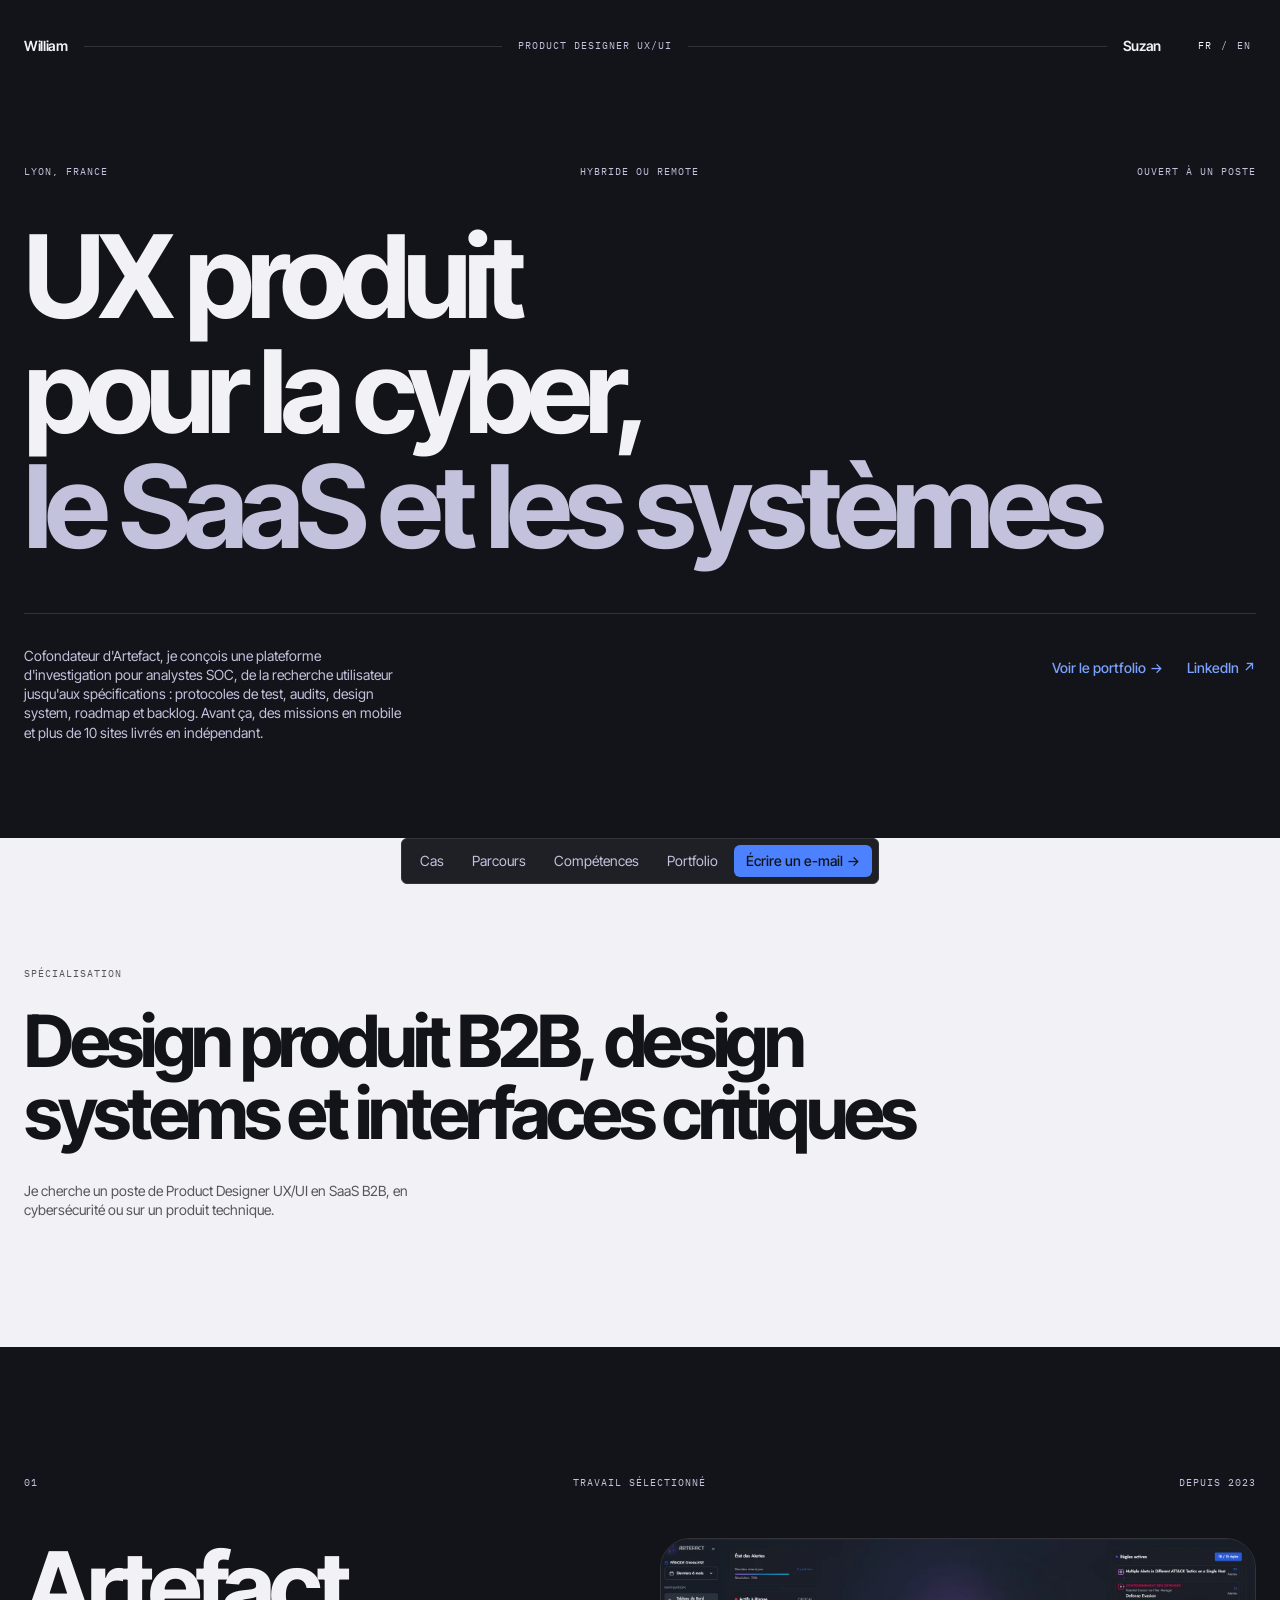
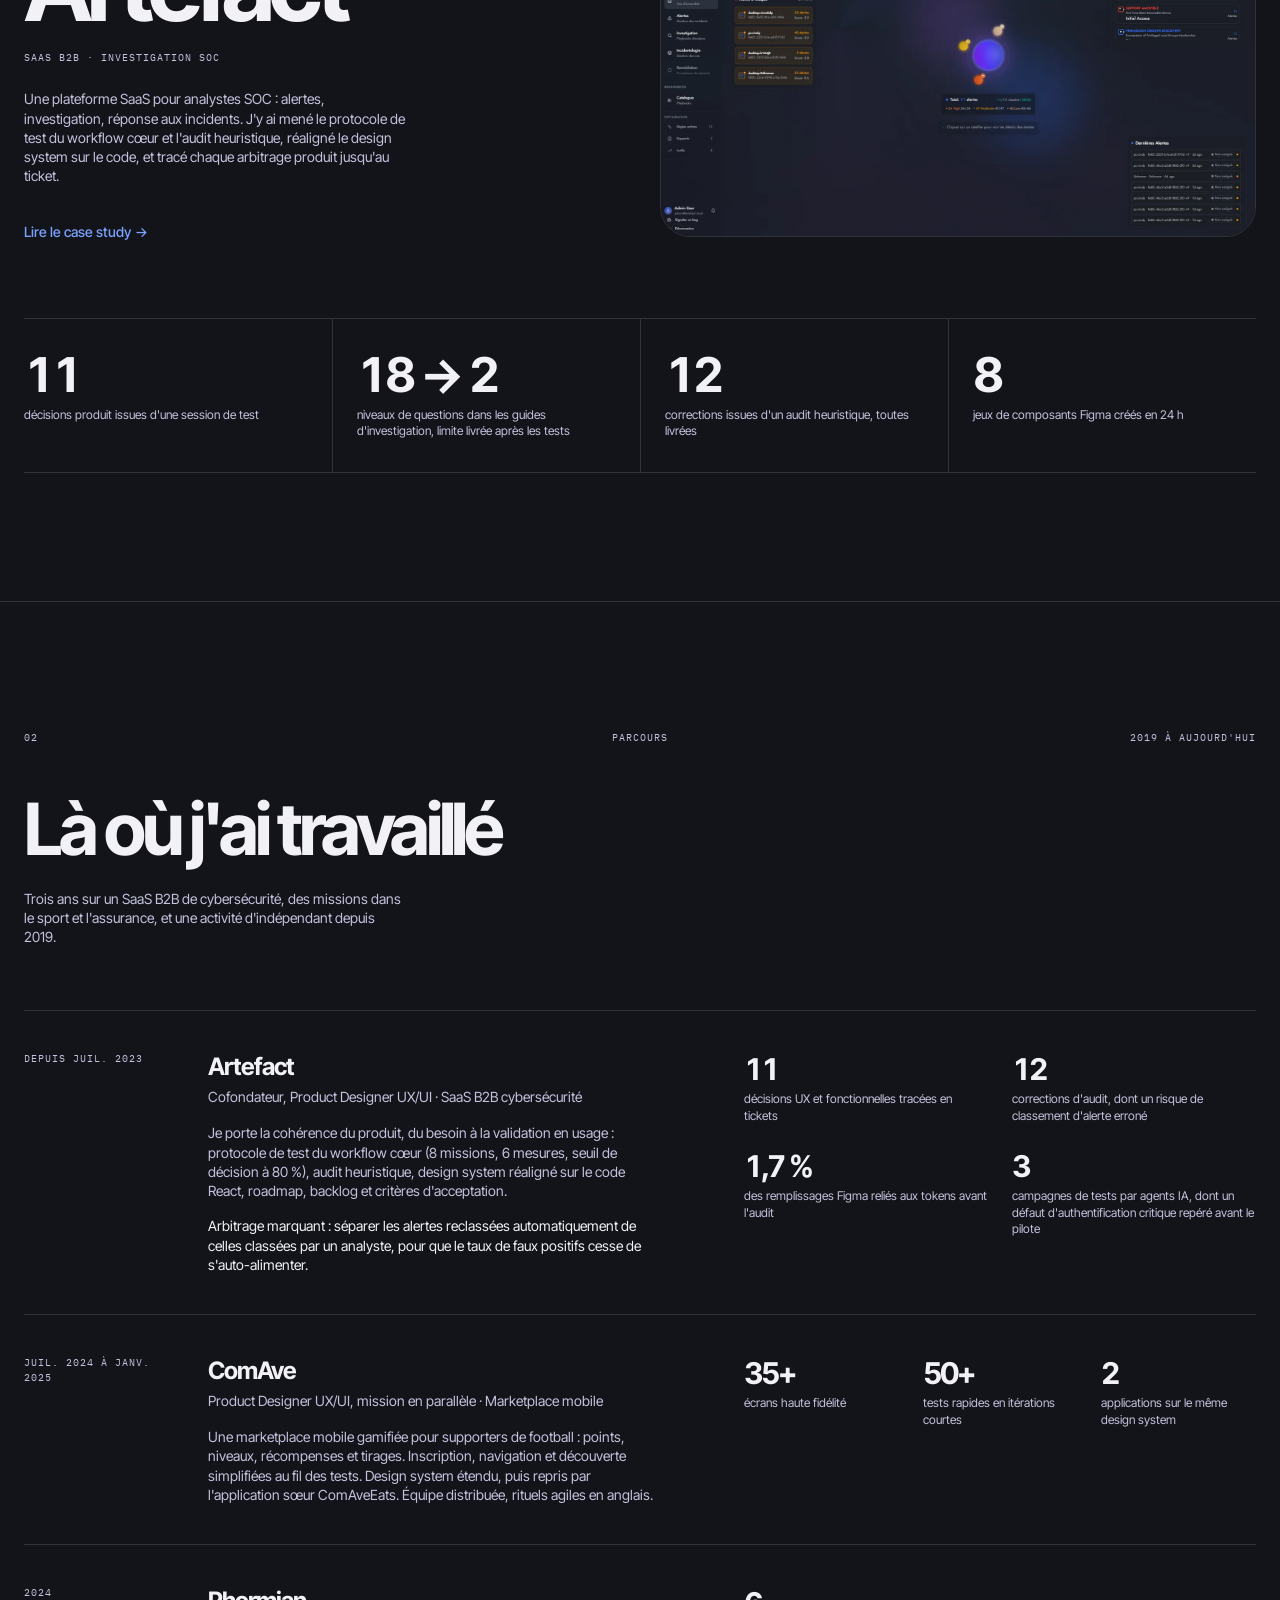
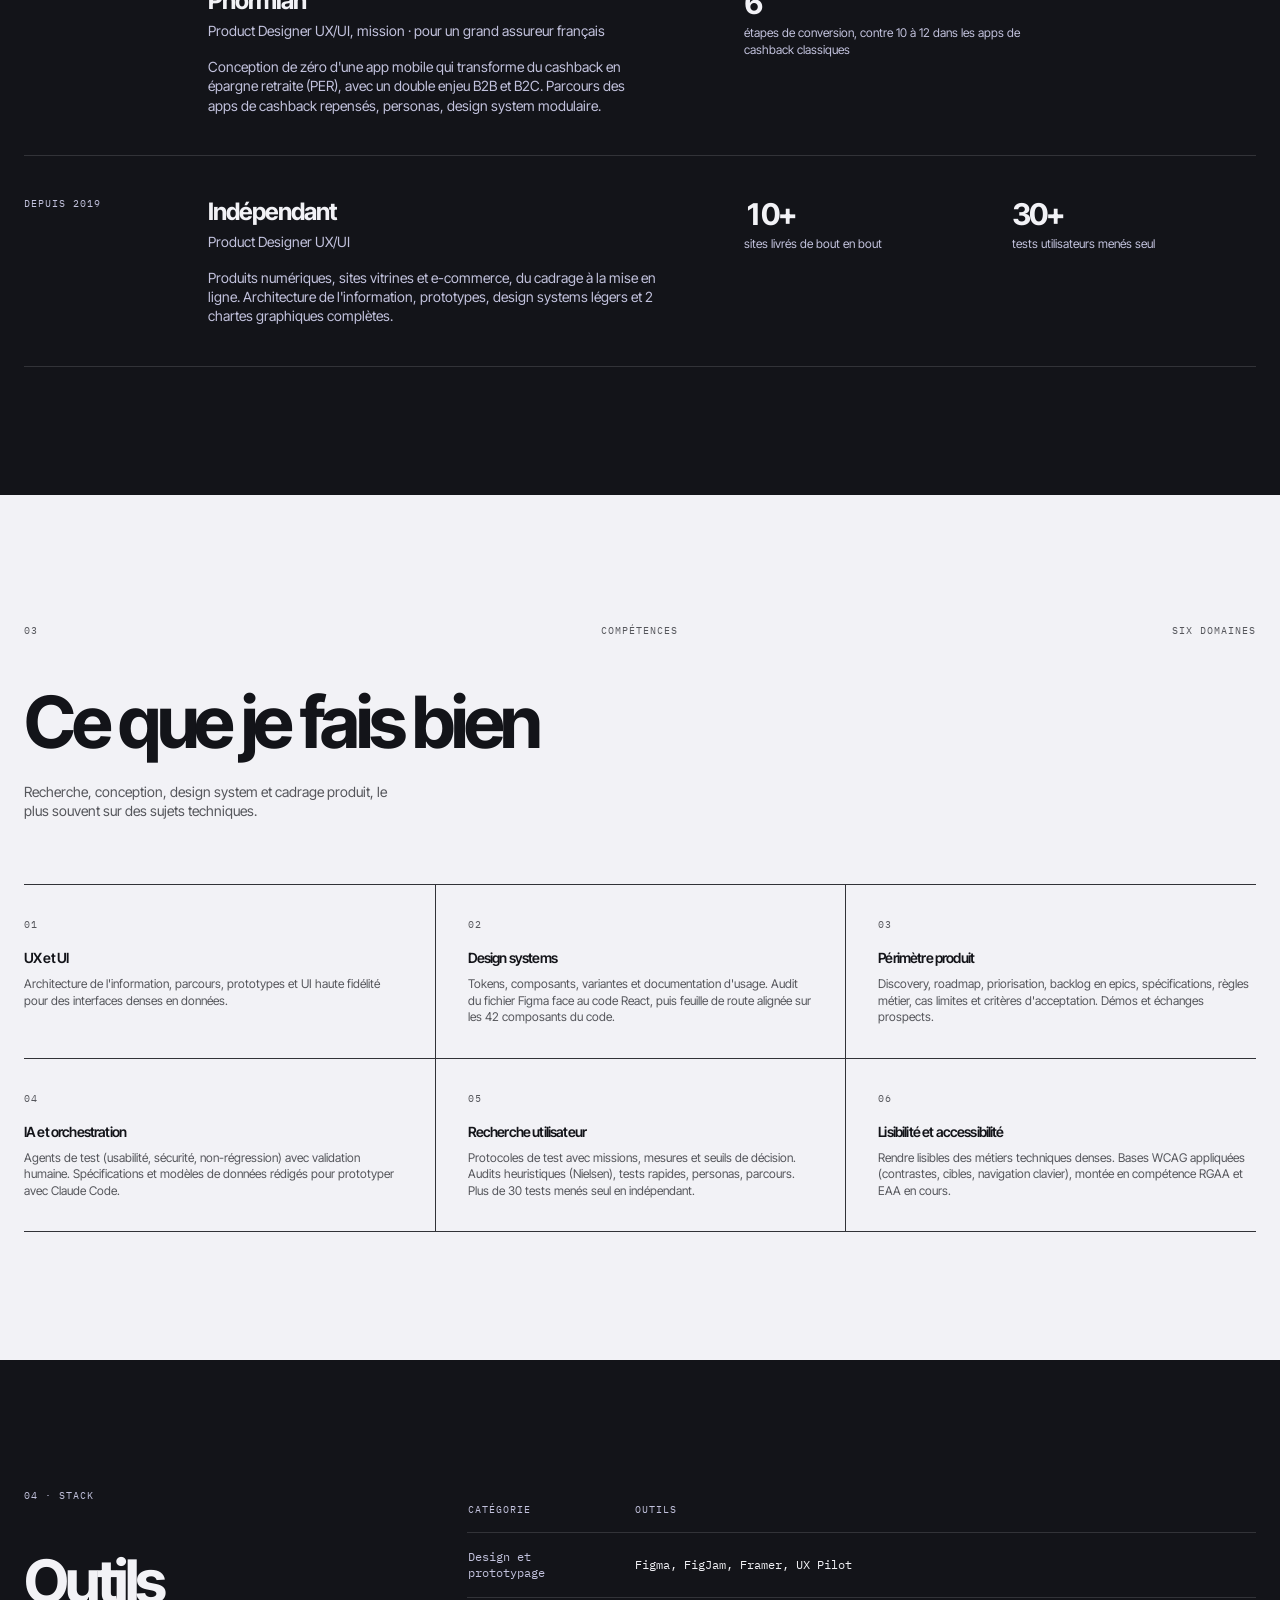
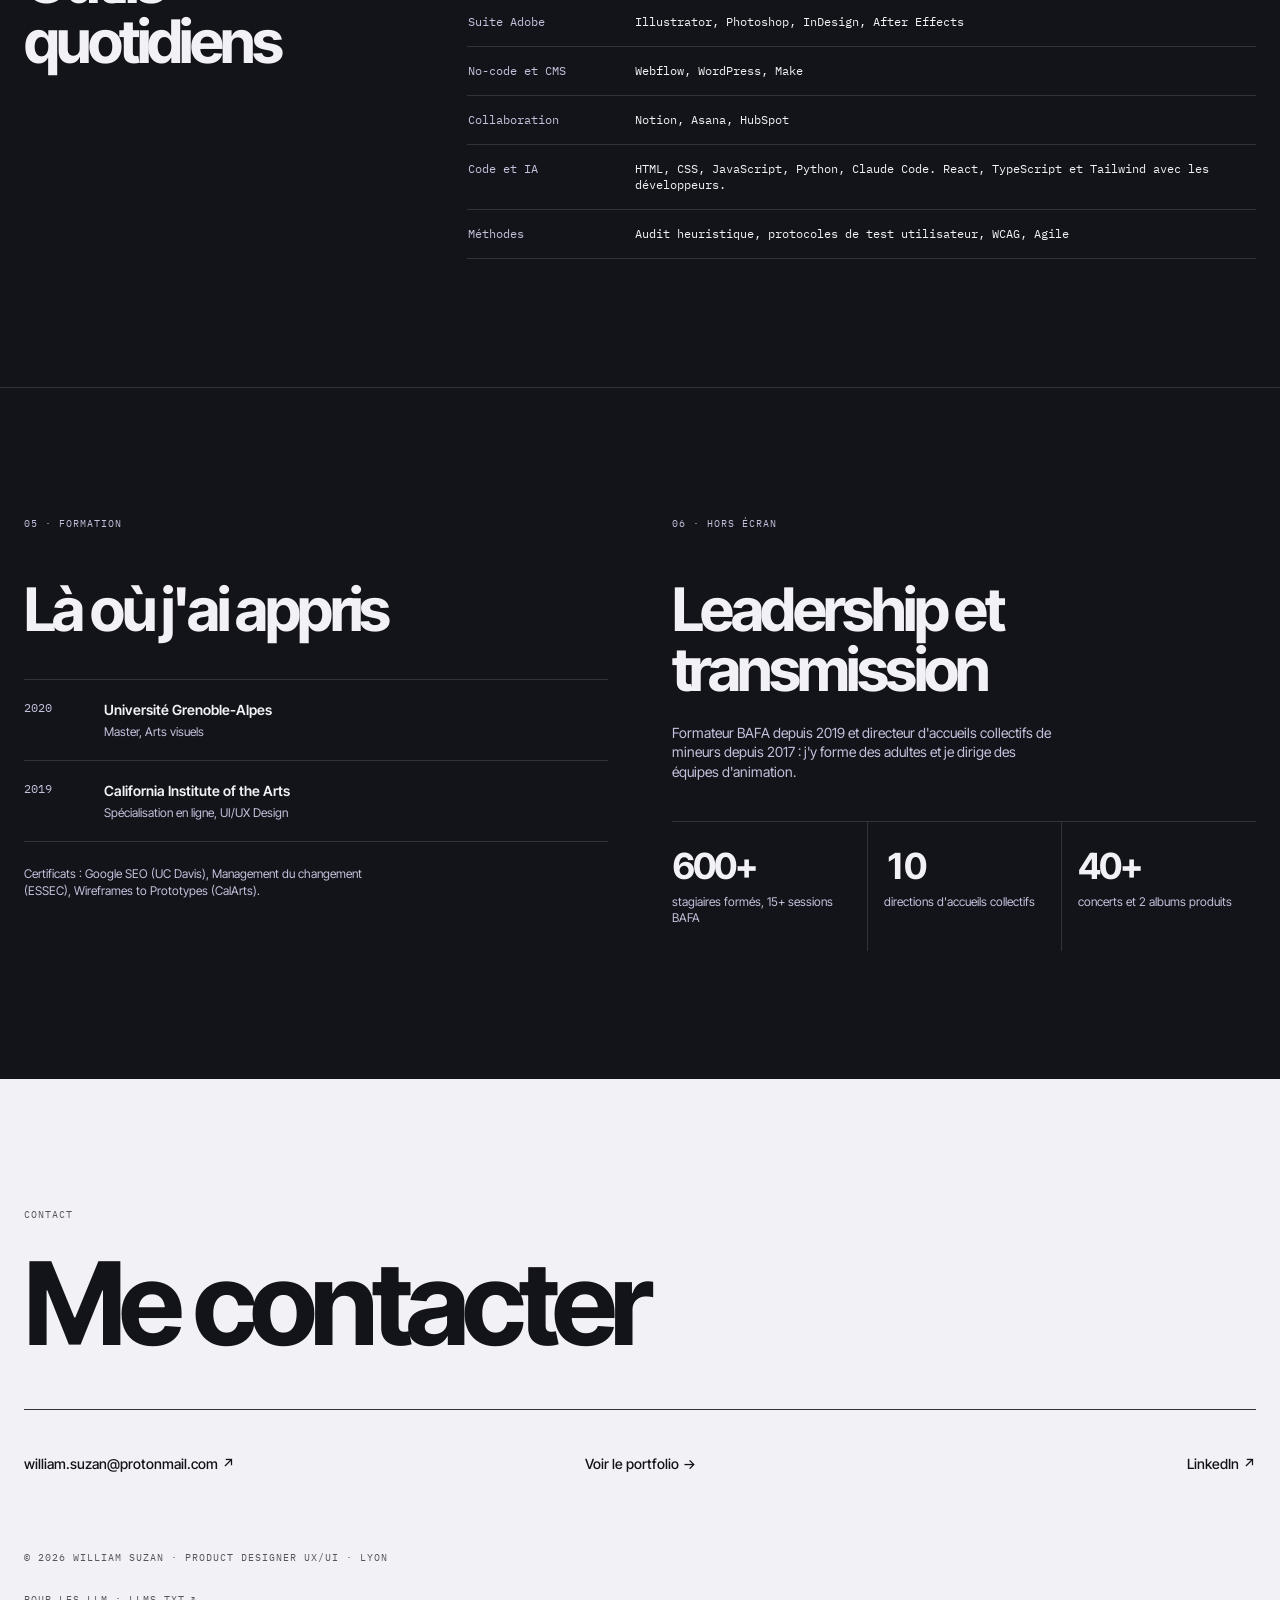
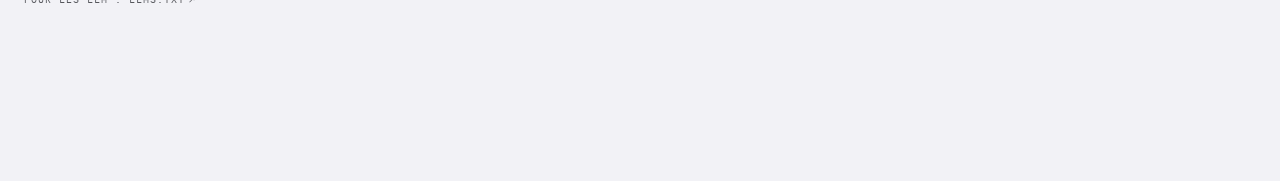
==== commit 8e850e0b: "Images en couleur, page llms.txt et guillemets insécables - Les captures repassent en couleur (retra" ====
--- a/index.html
+++ b/index.html
@@ -6,6 +6,7 @@
 <title>William Suzan · Product Designer UX/UI</title>
 <meta name="description" content="Product Designer UX/UI en SaaS B2B et cybersécurité : protocoles de test, audits, design systems et cadrage produit.">
 <meta name="theme-color" content="#131419">
+<link rel="alternate" type="text/markdown" href="https://wllmszn.github.io/llms.txt" title="Résumé pour les LLM">
 <link rel="canonical" href="https://wllmszn.github.io/">
 
 <!-- Partage social -->
@@ -98,7 +99,7 @@
           <p class="mt-6 max-w-sm text-sm leading-snug text-muted" data-fr="Une plateforme SaaS pour analystes SOC : alertes, investigation, réponse aux incidents. J'y ai mené le protocole de test du workflow cœur et l'audit heuristique, réaligné le design system sur le code, et tracé chaque arbitrage produit jusqu'au ticket." data-en="A SaaS platform for SOC analysts: alerts, investigation, incident response. I ran the core-workflow test protocol and the heuristic audit, realigned the design system with the code, and traced every product trade-off down to its ticket.">Une plateforme SaaS pour analystes SOC : alertes, investigation, réponse aux incidents. J'y ai mené le protocole de test du workflow cœur et l'audit heuristique, réaligné le design system sur le code, et tracé chaque arbitrage produit jusqu'au ticket.</p>
           <a href="artefact.html" class="mt-6 inline-flex min-h-11 items-center gap-1 rounded-ui text-sm font-medium text-accent focus-visible:outline-none focus-visible:ring-2 focus-visible:ring-accent" data-fr="Lire le case study &lt;span aria-hidden=&quot;true&quot;&gt;→&lt;/span&gt;" data-en="Read the case study &lt;span aria-hidden=&quot;true&quot;&gt;→&lt;/span&gt;">Lire le case study <span aria-hidden="true">→</span></a>
         </div>
-        <img src="assets/artefact-overview.webp" alt="Vue d'ensemble d'Artefact : la liste des alertes et le panneau de détail d'une investigation" width="1600" height="800" loading="lazy" class="w-full rounded-card border border-line h-auto grayscale" data-en-alt="Artefact overview: the alert list and an investigation's detail panel">
+        <img src="assets/artefact-overview.webp" alt="Vue d'ensemble d'Artefact : la liste des alertes et le panneau de détail d'une investigation" width="1600" height="800" loading="lazy" class="w-full rounded-card border border-line h-auto" data-en-alt="Artefact overview: the alert list and an investigation's detail panel">
       </div>
       <div class="mt-16 grid grid-cols-2 border-y border-line md:grid-cols-4">
         <div class="border-line py-8 pr-6"><p class="whitespace-nowrap font-display text-4xl font-bold tracking-[-0.06em] tabular-nums md:text-5xl">11</p><p class="mt-2 text-xs leading-snug text-muted" data-fr="décisions produit issues d'une session de test" data-en="product decisions from one test session">décisions produit issues d'une session de test</p></div>
@@ -246,6 +247,7 @@
         <a href="https://www.linkedin.com/in/william-suzan/" class="inline-flex min-h-11 items-center gap-1 rounded-ui focus-visible:outline-none focus-visible:ring-2 focus-visible:ring-inverse md:justify-end" data-fr="LinkedIn &lt;span aria-hidden=&quot;true&quot;&gt;↗&lt;/span&gt;" data-en="LinkedIn &lt;span aria-hidden=&quot;true&quot;&gt;↗&lt;/span&gt;">LinkedIn <span aria-hidden="true">↗</span></a>
       </div>
       <p class="mt-16 font-mono text-[10px] uppercase tracking-widest text-inverse/70" data-fr="© 2026 William Suzan · Product Designer UX/UI · Lyon" data-en="© 2026 William Suzan · UX/UI Product Designer · Lyon">© 2026 William Suzan · Product Designer UX/UI · Lyon</p>
+      <p class="mt-3 font-mono text-[10px] uppercase tracking-widest text-inverse/70"><a href="llms.txt" class="inline-flex min-h-11 items-center gap-1 rounded-ui hover:underline focus-visible:outline-none focus-visible:ring-2 focus-visible:ring-accent" data-fr="Pour les LLM : llms.txt &lt;span aria-hidden=&quot;true&quot;&gt;↗&lt;/span&gt;" data-en="For LLMs: llms.txt &lt;span aria-hidden=&quot;true&quot;&gt;↗&lt;/span&gt;">Pour les LLM : llms.txt <span aria-hidden="true">↗</span></a></p>
     </div>
   </section>
 </main>
--- a/assets/site.css
+++ b/assets/site.css
@@ -1 +1 @@
-*,:after,:before{--tw-border-spacing-x:0;--tw-border-spacing-y:0;--tw-translate-x:0;--tw-translate-y:0;--tw-rotate:0;--tw-skew-x:0;--tw-skew-y:0;--tw-scale-x:1;--tw-scale-y:1;--tw-pan-x: ;--tw-pan-y: ;--tw-pinch-zoom: ;--tw-scroll-snap-strictness:proximity;--tw-gradient-from-position: ;--tw-gradient-via-position: ;--tw-gradient-to-position: ;--tw-ordinal: ;--tw-slashed-zero: ;--tw-numeric-figure: ;--tw-numeric-spacing: ;--tw-numeric-fraction: ;--tw-ring-inset: ;--tw-ring-offset-width:0px;--tw-ring-offset-color:#fff;--tw-ring-color:rgba(59,130,246,.5);--tw-ring-offset-shadow:0 0 #0000;--tw-ring-shadow:0 0 #0000;--tw-shadow:0 0 #0000;--tw-shadow-colored:0 0 #0000;--tw-blur: ;--tw-brightness: ;--tw-contrast: ;--tw-grayscale: ;--tw-hue-rotate: ;--tw-invert: ;--tw-saturate: ;--tw-sepia: ;--tw-drop-shadow: ;--tw-backdrop-blur: ;--tw-backdrop-brightness: ;--tw-backdrop-contrast: ;--tw-backdrop-grayscale: ;--tw-backdrop-hue-rotate: ;--tw-backdrop-invert: ;--tw-backdrop-opacity: ;--tw-backdrop-saturate: ;--tw-backdrop-sepia: ;--tw-contain-size: ;--tw-contain-layout: ;--tw-contain-paint: ;--tw-contain-style: }::backdrop{--tw-border-spacing-x:0;--tw-border-spacing-y:0;--tw-translate-x:0;--tw-translate-y:0;--tw-rotate:0;--tw-skew-x:0;--tw-skew-y:0;--tw-scale-x:1;--tw-scale-y:1;--tw-pan-x: ;--tw-pan-y: ;--tw-pinch-zoom: ;--tw-scroll-snap-strictness:proximity;--tw-gradient-from-position: ;--tw-gradient-via-position: ;--tw-gradient-to-position: ;--tw-ordinal: ;--tw-slashed-zero: ;--tw-numeric-figure: ;--tw-numeric-spacing: ;--tw-numeric-fraction: ;--tw-ring-inset: ;--tw-ring-offset-width:0px;--tw-ring-offset-color:#fff;--tw-ring-color:rgba(59,130,246,.5);--tw-ring-offset-shadow:0 0 #0000;--tw-ring-shadow:0 0 #0000;--tw-shadow:0 0 #0000;--tw-shadow-colored:0 0 #0000;--tw-blur: ;--tw-brightness: ;--tw-contrast: ;--tw-grayscale: ;--tw-hue-rotate: ;--tw-invert: ;--tw-saturate: ;--tw-sepia: ;--tw-drop-shadow: ;--tw-backdrop-blur: ;--tw-backdrop-brightness: ;--tw-backdrop-contrast: ;--tw-backdrop-grayscale: ;--tw-backdrop-hue-rotate: ;--tw-backdrop-invert: ;--tw-backdrop-opacity: ;--tw-backdrop-saturate: ;--tw-backdrop-sepia: ;--tw-contain-size: ;--tw-contain-layout: ;--tw-contain-paint: ;--tw-contain-style: }/*! tailwindcss v3.4.17 | MIT License | https://tailwindcss.com*/*,:after,:before{box-sizing:border-box;border:0 solid #e5e7eb}:after,:before{--tw-content:""}:host,html{line-height:1.5;-webkit-text-size-adjust:100%;-moz-tab-size:4;-o-tab-size:4;tab-size:4;font-family:ui-sans-serif,system-ui,sans-serif,Apple Color Emoji,Segoe UI Emoji,Segoe UI Symbol,Noto Color Emoji;font-feature-settings:normal;font-variation-settings:normal;-webkit-tap-highlight-color:transparent}body{margin:0;line-height:inherit}hr{height:0;color:inherit;border-top-width:1px}abbr:where([title]){-webkit-text-decoration:underline dotted;text-decoration:underline dotted}h1,h2,h3,h4,h5,h6{font-size:inherit;font-weight:inherit}a{color:inherit;text-decoration:inherit}b,strong{font-weight:bolder}code,kbd,pre,samp{font-family:IBM Plex Mono,ui-monospace,monospace;font-feature-settings:normal;font-variation-settings:normal;font-size:1em}small{font-size:80%}sub,sup{font-size:75%;line-height:0;position:relative;vertical-align:baseline}sub{bottom:-.25em}sup{top:-.5em}table{text-indent:0;border-color:inherit;border-collapse:collapse}button,input,optgroup,select,textarea{font-family:inherit;font-feature-settings:inherit;font-variation-settings:inherit;font-size:100%;font-weight:inherit;line-height:inherit;letter-spacing:inherit;color:inherit;margin:0;padding:0}button,select{text-transform:none}button,input:where([type=button]),input:where([type=reset]),input:where([type=submit]){-webkit-appearance:button;background-color:transparent;background-image:none}:-moz-focusring{outline:auto}:-moz-ui-invalid{box-shadow:none}progress{vertical-align:baseline}::-webkit-inner-spin-button,::-webkit-outer-spin-button{height:auto}[type=search]{-webkit-appearance:textfield;outline-offset:-2px}::-webkit-search-decoration{-webkit-appearance:none}::-webkit-file-upload-button{-webkit-appearance:button;font:inherit}summary{display:list-item}blockquote,dd,dl,figure,h1,h2,h3,h4,h5,h6,hr,p,pre{margin:0}fieldset{margin:0}fieldset,legend{padding:0}menu,ol,ul{list-style:none;margin:0;padding:0}dialog{padding:0}textarea{resize:vertical}input::-moz-placeholder,textarea::-moz-placeholder{opacity:1;color:#9ca3af}input::placeholder,textarea::placeholder{opacity:1;color:#9ca3af}[role=button],button{cursor:pointer}:disabled{cursor:default}audio,canvas,embed,iframe,img,object,svg,video{display:block;vertical-align:middle}img,video{max-width:100%;height:auto}[hidden]:where(:not([hidden=until-found])){display:none}:root{color-scheme:dark}h1,h2,h3{font-family:Inter Tight,ui-sans-serif,system-ui,sans-serif;font-weight:700;letter-spacing:-.06em;line-height:1.02}.sr-only{position:absolute;width:1px;height:1px;padding:0;margin:-1px;overflow:hidden;clip:rect(0,0,0,0);white-space:nowrap;border-width:0}.visible{visibility:visible}.fixed{position:fixed}.relative{position:relative}.inset-x-0{left:0;right:0}.bottom-4{bottom:1rem}.z-40{z-index:40}.mx-auto{margin-left:auto;margin-right:auto}.mb-10{margin-bottom:2.5rem}.mb-12{margin-bottom:3rem}.mb-4{margin-bottom:1rem}.mb-6{margin-bottom:1.5rem}.mb-8{margin-bottom:2rem}.ml-2{margin-left:.5rem}.ml-4{margin-left:1rem}.mt-1{margin-top:.25rem}.mt-10{margin-top:2.5rem}.mt-12{margin-top:3rem}.mt-16{margin-top:4rem}.mt-2{margin-top:.5rem}.mt-3{margin-top:.75rem}.mt-4{margin-top:1rem}.mt-6{margin-top:1.5rem}.mt-8{margin-top:2rem}.block{display:block}.flex{display:flex}.inline-flex{display:inline-flex}.table{display:table}.grid{display:grid}.hidden{display:none}.h-auto{height:auto}.h-px{height:1px}.min-h-11{min-height:2.75rem}.min-h-screen{min-height:100vh}.w-full{width:100%}.min-w-6{min-width:1.5rem}.min-w-\[28rem\]{min-width:28rem}.min-w-\[36rem\]{min-width:36rem}.max-w-2xl{max-width:42rem}.max-w-3xl{max-width:48rem}.max-w-4xl{max-width:56rem}.max-w-5xl{max-width:64rem}.max-w-7xl{max-width:80rem}.max-w-md{max-width:28rem}.max-w-sm{max-width:24rem}.max-w-xs{max-width:20rem}.flex-1{flex:1 1 0%}.shrink-0{flex-shrink:0}.grid-cols-2{grid-template-columns:repeat(2,minmax(0,1fr))}.grid-cols-3{grid-template-columns:repeat(3,minmax(0,1fr))}.grid-cols-\[3rem_1fr_auto\]{grid-template-columns:3rem 1fr auto}.grid-cols-\[4rem_1fr\]{grid-template-columns:4rem 1fr}.flex-wrap{flex-wrap:wrap}.items-start{align-items:flex-start}.items-center{align-items:center}.items-baseline{align-items:baseline}.justify-center{justify-content:center}.justify-between{justify-content:space-between}.gap-1{gap:.25rem}.gap-10{gap:2.5rem}.gap-12{gap:3rem}.gap-16{gap:4rem}.gap-2{gap:.5rem}.gap-3{gap:.75rem}.gap-4{gap:1rem}.gap-6{gap:1.5rem}.gap-8{gap:2rem}.gap-px{gap:1px}.gap-x-6{-moz-column-gap:1.5rem;column-gap:1.5rem}.gap-y-6{row-gap:1.5rem}.space-y-2>:not([hidden])~:not([hidden]){--tw-space-y-reverse:0;margin-top:calc(.5rem*(1 - var(--tw-space-y-reverse)));margin-bottom:calc(.5rem*var(--tw-space-y-reverse))}.space-y-3>:not([hidden])~:not([hidden]){--tw-space-y-reverse:0;margin-top:calc(.75rem*(1 - var(--tw-space-y-reverse)));margin-bottom:calc(.75rem*var(--tw-space-y-reverse))}.self-start{align-self:flex-start}.self-end{align-self:flex-end}.overflow-hidden{overflow:hidden}.overflow-x-auto{overflow-x:auto}.whitespace-nowrap{white-space:nowrap}.break-all{word-break:break-all}.rounded-card{border-radius:30px}.rounded-ui{border-radius:6px}.border{border-width:1px}.border-y{border-top-width:1px}.border-b,.border-y{border-bottom-width:1px}.border-l{border-left-width:1px}.border-t{border-top-width:1px}.border-danger{--tw-border-opacity:1;border-color:rgb(239 114 112/var(--tw-border-opacity,1))}.border-line{--tw-border-opacity:1;border-color:rgb(50 51 56/var(--tw-border-opacity,1))}.bg-accent{--tw-bg-opacity:1;background-color:rgb(76 130 255/var(--tw-bg-opacity,1))}.bg-base{--tw-bg-opacity:1;background-color:rgb(19 20 25/var(--tw-bg-opacity,1))}.bg-danger\/15{background-color:hsla(1,80%,69%,.15)}.bg-line{--tw-bg-opacity:1;background-color:rgb(50 51 56/var(--tw-bg-opacity,1))}.bg-paper{--tw-bg-opacity:1;background-color:rgb(242 242 246/var(--tw-bg-opacity,1))}.bg-success\/15{background-color:rgba(76,195,138,.15)}.bg-surface{--tw-bg-opacity:1;background-color:rgb(31 32 37/var(--tw-bg-opacity,1))}.bg-warning\/15{background-color:rgba(232,197,71,.15)}.p-1\.5{padding:.375rem}.p-4{padding:1rem}.p-6{padding:1.5rem}.px-2{padding-left:.5rem;padding-right:.5rem}.px-3{padding-left:.75rem;padding-right:.75rem}.px-4{padding-left:1rem;padding-right:1rem}.px-6{padding-left:1.5rem;padding-right:1.5rem}.py-0\.5{padding-top:.125rem;padding-bottom:.125rem}.py-1{padding-top:.25rem;padding-bottom:.25rem}.py-1\.5{padding-top:.375rem;padding-bottom:.375rem}.py-10{padding-top:2.5rem;padding-bottom:2.5rem}.py-2{padding-top:.5rem;padding-bottom:.5rem}.py-2\.5{padding-top:.625rem;padding-bottom:.625rem}.py-24{padding-top:6rem;padding-bottom:6rem}.py-3{padding-top:.75rem;padding-bottom:.75rem}.py-4{padding-top:1rem;padding-bottom:1rem}.py-5{padding-top:1.25rem;padding-bottom:1.25rem}.py-6{padding-top:1.5rem;padding-bottom:1.5rem}.py-8{padding-top:2rem;padding-bottom:2rem}.pb-16{padding-bottom:4rem}.pb-24{padding-bottom:6rem}.pb-40{padding-bottom:10rem}.pl-4{padding-left:1rem}.pl-6{padding-left:1.5rem}.pr-4{padding-right:1rem}.pr-6{padding-right:1.5rem}.pr-8{padding-right:2rem}.pt-0{padding-top:0}.pt-10{padding-top:2.5rem}.pt-16{padding-top:4rem}.pt-24{padding-top:6rem}.pt-6{padding-top:1.5rem}.pt-8{padding-top:2rem}.text-left{text-align:left}.text-center{text-align:center}.text-right{text-align:right}.align-top{vertical-align:top}.font-body,.font-display{font-family:Inter Tight,ui-sans-serif,system-ui,sans-serif}.font-mono{font-family:IBM Plex Mono,ui-monospace,monospace}.text-2xl{font-size:1.5rem;line-height:2rem}.text-3xl{font-size:1.875rem;line-height:2.25rem}.text-4xl{font-size:2.25rem;line-height:2.5rem}.text-5xl{font-size:3rem;line-height:1}.text-6xl{font-size:3.75rem;line-height:1}.text-\[10px\]{font-size:10px}.text-sm{font-size:.875rem;line-height:1.25rem}.text-xs{font-size:.75rem;line-height:1rem}.font-bold{font-weight:700}.font-medium{font-weight:500}.font-normal{font-weight:400}.font-semibold{font-weight:600}.uppercase{text-transform:uppercase}.tabular-nums{--tw-numeric-spacing:tabular-nums;font-variant-numeric:var(--tw-ordinal) var(--tw-slashed-zero) var(--tw-numeric-figure) var(--tw-numeric-spacing) var(--tw-numeric-fraction)}.leading-none{line-height:1}.leading-snug{line-height:1.375}.leading-tight{line-height:1.25}.tracking-\[-0\.04em\]{letter-spacing:-.04em}.tracking-\[-0\.05em\]{letter-spacing:-.05em}.tracking-\[-0\.06em\]{letter-spacing:-.06em}.tracking-tight{letter-spacing:-.025em}.tracking-widest{letter-spacing:.1em}.text-accent{--tw-text-opacity:1;color:rgb(122 162 255/var(--tw-text-opacity,1))}.text-accent-ink{--tw-text-opacity:1;color:rgb(19 20 25/var(--tw-text-opacity,1))}.text-danger{--tw-text-opacity:1;color:rgb(239 114 112/var(--tw-text-opacity,1))}.text-ink{--tw-text-opacity:1;color:rgb(242 242 246/var(--tw-text-opacity,1))}.text-inverse{--tw-text-opacity:1;color:rgb(19 20 25/var(--tw-text-opacity,1))}.text-inverse\/70{color:rgba(19,20,25,.7)}.text-muted{--tw-text-opacity:1;color:rgb(194 194 221/var(--tw-text-opacity,1))}.text-success{--tw-text-opacity:1;color:rgb(76 195 138/var(--tw-text-opacity,1))}.text-warning{--tw-text-opacity:1;color:rgb(232 197 71/var(--tw-text-opacity,1))}.antialiased{-webkit-font-smoothing:antialiased;-moz-osx-font-smoothing:grayscale}.grayscale{--tw-grayscale:grayscale(100%);filter:var(--tw-blur) var(--tw-brightness) var(--tw-contrast) var(--tw-grayscale) var(--tw-hue-rotate) var(--tw-invert) var(--tw-saturate) var(--tw-sepia) var(--tw-drop-shadow)}.hover\:text-accent:hover{--tw-text-opacity:1;color:rgb(122 162 255/var(--tw-text-opacity,1))}.hover\:text-ink:hover{--tw-text-opacity:1;color:rgb(242 242 246/var(--tw-text-opacity,1))}.focus\:not-sr-only:focus{position:static;width:auto;height:auto;padding:0;margin:0;overflow:visible;clip:auto;white-space:normal}.focus\:absolute:focus{position:absolute}.focus\:left-4:focus{left:1rem}.focus\:top-4:focus{top:1rem}.focus\:z-50:focus{z-index:50}.focus-visible\:outline-none:focus-visible{outline:2px solid transparent;outline-offset:2px}.focus-visible\:ring-2:focus-visible{--tw-ring-offset-shadow:var(--tw-ring-inset) 0 0 0 var(--tw-ring-offset-width) var(--tw-ring-offset-color);--tw-ring-shadow:var(--tw-ring-inset) 0 0 0 calc(2px + var(--tw-ring-offset-width)) var(--tw-ring-color);box-shadow:var(--tw-ring-offset-shadow),var(--tw-ring-shadow),var(--tw-shadow,0 0 #0000)}.focus-visible\:ring-accent:focus-visible{--tw-ring-opacity:1;--tw-ring-color:rgb(76 130 255/var(--tw-ring-opacity,1))}.focus-visible\:ring-ink:focus-visible{--tw-ring-opacity:1;--tw-ring-color:rgb(242 242 246/var(--tw-ring-opacity,1))}.focus-visible\:ring-inverse:focus-visible{--tw-ring-opacity:1;--tw-ring-color:rgb(19 20 25/var(--tw-ring-opacity,1))}.aria-pressed\:text-ink[aria-pressed=true]{--tw-text-opacity:1;color:rgb(242 242 246/var(--tw-text-opacity,1))}@media (min-width:640px){.sm\:block{display:block}.sm\:inline{display:inline}.sm\:grid-cols-2{grid-template-columns:repeat(2,minmax(0,1fr))}.sm\:grid-cols-3{grid-template-columns:repeat(3,minmax(0,1fr))}.sm\:py-1\.5{padding-top:.375rem;padding-bottom:.375rem}.sm\:text-7xl{font-size:4.5rem;line-height:1}}@media (min-width:768px){.md\:block{display:block}.md\:grid-cols-2{grid-template-columns:repeat(2,minmax(0,1fr))}.md\:grid-cols-3{grid-template-columns:repeat(3,minmax(0,1fr))}.md\:grid-cols-4{grid-template-columns:repeat(4,minmax(0,1fr))}.md\:grid-cols-\[10rem_1fr\]{grid-template-columns:10rem 1fr}.md\:grid-cols-\[10rem_1fr_1fr\]{grid-template-columns:10rem 1fr 1fr}.md\:grid-cols-\[1fr_1fr\]{grid-template-columns:1fr 1fr}.md\:grid-cols-\[1fr_2fr\]{grid-template-columns:1fr 2fr}.md\:grid-cols-\[1fr_auto\]{grid-template-columns:1fr auto}.md\:grid-cols-\[1fr_auto_1fr_auto_1fr_auto_1\.4fr\]{grid-template-columns:1fr auto 1fr auto 1fr auto 1.4fr}.md\:grid-cols-\[5fr_7fr\]{grid-template-columns:5fr 7fr}.md\:grid-cols-\[6rem_1fr_1fr\]{grid-template-columns:6rem 1fr 1fr}.md\:grid-cols-\[7fr_5fr\]{grid-template-columns:7fr 5fr}.md\:items-end{align-items:flex-end}.md\:items-center{align-items:center}.md\:items-baseline{align-items:baseline}.md\:justify-end{justify-content:flex-end}.md\:justify-center{justify-content:center}.md\:border-b-0{border-bottom-width:0}.md\:border-l{border-left-width:1px}.md\:border-t-0{border-top-width:0}.md\:px-8{padding-left:2rem;padding-right:2rem}.md\:py-32{padding-top:8rem;padding-bottom:8rem}.md\:pl-6{padding-left:1.5rem}.md\:pl-8{padding-left:2rem}.md\:pr-8{padding-right:2rem}.md\:pt-24{padding-top:6rem}.md\:pt-32{padding-top:8rem}.md\:text-5xl{font-size:3rem;line-height:1}.md\:text-6xl{font-size:3.75rem;line-height:1}.md\:text-7xl{font-size:4.5rem;line-height:1}.md\:text-8xl{font-size:6rem;line-height:1}.md\:text-\[9vw\]{font-size:9vw}}+*,:after,:before{--tw-border-spacing-x:0;--tw-border-spacing-y:0;--tw-translate-x:0;--tw-translate-y:0;--tw-rotate:0;--tw-skew-x:0;--tw-skew-y:0;--tw-scale-x:1;--tw-scale-y:1;--tw-pan-x: ;--tw-pan-y: ;--tw-pinch-zoom: ;--tw-scroll-snap-strictness:proximity;--tw-gradient-from-position: ;--tw-gradient-via-position: ;--tw-gradient-to-position: ;--tw-ordinal: ;--tw-slashed-zero: ;--tw-numeric-figure: ;--tw-numeric-spacing: ;--tw-numeric-fraction: ;--tw-ring-inset: ;--tw-ring-offset-width:0px;--tw-ring-offset-color:#fff;--tw-ring-color:rgba(59,130,246,.5);--tw-ring-offset-shadow:0 0 #0000;--tw-ring-shadow:0 0 #0000;--tw-shadow:0 0 #0000;--tw-shadow-colored:0 0 #0000;--tw-blur: ;--tw-brightness: ;--tw-contrast: ;--tw-grayscale: ;--tw-hue-rotate: ;--tw-invert: ;--tw-saturate: ;--tw-sepia: ;--tw-drop-shadow: ;--tw-backdrop-blur: ;--tw-backdrop-brightness: ;--tw-backdrop-contrast: ;--tw-backdrop-grayscale: ;--tw-backdrop-hue-rotate: ;--tw-backdrop-invert: ;--tw-backdrop-opacity: ;--tw-backdrop-saturate: ;--tw-backdrop-sepia: ;--tw-contain-size: ;--tw-contain-layout: ;--tw-contain-paint: ;--tw-contain-style: }::backdrop{--tw-border-spacing-x:0;--tw-border-spacing-y:0;--tw-translate-x:0;--tw-translate-y:0;--tw-rotate:0;--tw-skew-x:0;--tw-skew-y:0;--tw-scale-x:1;--tw-scale-y:1;--tw-pan-x: ;--tw-pan-y: ;--tw-pinch-zoom: ;--tw-scroll-snap-strictness:proximity;--tw-gradient-from-position: ;--tw-gradient-via-position: ;--tw-gradient-to-position: ;--tw-ordinal: ;--tw-slashed-zero: ;--tw-numeric-figure: ;--tw-numeric-spacing: ;--tw-numeric-fraction: ;--tw-ring-inset: ;--tw-ring-offset-width:0px;--tw-ring-offset-color:#fff;--tw-ring-color:rgba(59,130,246,.5);--tw-ring-offset-shadow:0 0 #0000;--tw-ring-shadow:0 0 #0000;--tw-shadow:0 0 #0000;--tw-shadow-colored:0 0 #0000;--tw-blur: ;--tw-brightness: ;--tw-contrast: ;--tw-grayscale: ;--tw-hue-rotate: ;--tw-invert: ;--tw-saturate: ;--tw-sepia: ;--tw-drop-shadow: ;--tw-backdrop-blur: ;--tw-backdrop-brightness: ;--tw-backdrop-contrast: ;--tw-backdrop-grayscale: ;--tw-backdrop-hue-rotate: ;--tw-backdrop-invert: ;--tw-backdrop-opacity: ;--tw-backdrop-saturate: ;--tw-backdrop-sepia: ;--tw-contain-size: ;--tw-contain-layout: ;--tw-contain-paint: ;--tw-contain-style: }/*! tailwindcss v3.4.17 | MIT License | https://tailwindcss.com*/*,:after,:before{box-sizing:border-box;border:0 solid #e5e7eb}:after,:before{--tw-content:""}:host,html{line-height:1.5;-webkit-text-size-adjust:100%;-moz-tab-size:4;-o-tab-size:4;tab-size:4;font-family:ui-sans-serif,system-ui,sans-serif,Apple Color Emoji,Segoe UI Emoji,Segoe UI Symbol,Noto Color Emoji;font-feature-settings:normal;font-variation-settings:normal;-webkit-tap-highlight-color:transparent}body{margin:0;line-height:inherit}hr{height:0;color:inherit;border-top-width:1px}abbr:where([title]){-webkit-text-decoration:underline dotted;text-decoration:underline dotted}h1,h2,h3,h4,h5,h6{font-size:inherit;font-weight:inherit}a{color:inherit;text-decoration:inherit}b,strong{font-weight:bolder}code,kbd,pre,samp{font-family:IBM Plex Mono,ui-monospace,monospace;font-feature-settings:normal;font-variation-settings:normal;font-size:1em}small{font-size:80%}sub,sup{font-size:75%;line-height:0;position:relative;vertical-align:baseline}sub{bottom:-.25em}sup{top:-.5em}table{text-indent:0;border-color:inherit;border-collapse:collapse}button,input,optgroup,select,textarea{font-family:inherit;font-feature-settings:inherit;font-variation-settings:inherit;font-size:100%;font-weight:inherit;line-height:inherit;letter-spacing:inherit;color:inherit;margin:0;padding:0}button,select{text-transform:none}button,input:where([type=button]),input:where([type=reset]),input:where([type=submit]){-webkit-appearance:button;background-color:transparent;background-image:none}:-moz-focusring{outline:auto}:-moz-ui-invalid{box-shadow:none}progress{vertical-align:baseline}::-webkit-inner-spin-button,::-webkit-outer-spin-button{height:auto}[type=search]{-webkit-appearance:textfield;outline-offset:-2px}::-webkit-search-decoration{-webkit-appearance:none}::-webkit-file-upload-button{-webkit-appearance:button;font:inherit}summary{display:list-item}blockquote,dd,dl,figure,h1,h2,h3,h4,h5,h6,hr,p,pre{margin:0}fieldset{margin:0}fieldset,legend{padding:0}menu,ol,ul{list-style:none;margin:0;padding:0}dialog{padding:0}textarea{resize:vertical}input::-moz-placeholder,textarea::-moz-placeholder{opacity:1;color:#9ca3af}input::placeholder,textarea::placeholder{opacity:1;color:#9ca3af}[role=button],button{cursor:pointer}:disabled{cursor:default}audio,canvas,embed,iframe,img,object,svg,video{display:block;vertical-align:middle}img,video{max-width:100%;height:auto}[hidden]:where(:not([hidden=until-found])){display:none}:root{color-scheme:dark}h1,h2,h3{font-family:Inter Tight,ui-sans-serif,system-ui,sans-serif;font-weight:700;letter-spacing:-.06em;line-height:1.02}.sr-only{position:absolute;width:1px;height:1px;padding:0;margin:-1px;overflow:hidden;clip:rect(0,0,0,0);white-space:nowrap;border-width:0}.visible{visibility:visible}.fixed{position:fixed}.relative{position:relative}.inset-x-0{left:0;right:0}.bottom-4{bottom:1rem}.z-40{z-index:40}.mx-auto{margin-left:auto;margin-right:auto}.mb-10{margin-bottom:2.5rem}.mb-12{margin-bottom:3rem}.mb-4{margin-bottom:1rem}.mb-6{margin-bottom:1.5rem}.mb-8{margin-bottom:2rem}.ml-2{margin-left:.5rem}.ml-4{margin-left:1rem}.mt-1{margin-top:.25rem}.mt-10{margin-top:2.5rem}.mt-12{margin-top:3rem}.mt-16{margin-top:4rem}.mt-2{margin-top:.5rem}.mt-3{margin-top:.75rem}.mt-4{margin-top:1rem}.mt-6{margin-top:1.5rem}.mt-8{margin-top:2rem}.block{display:block}.flex{display:flex}.inline-flex{display:inline-flex}.table{display:table}.grid{display:grid}.hidden{display:none}.h-auto{height:auto}.h-px{height:1px}.min-h-11{min-height:2.75rem}.min-h-screen{min-height:100vh}.w-full{width:100%}.min-w-6{min-width:1.5rem}.min-w-\[28rem\]{min-width:28rem}.min-w-\[36rem\]{min-width:36rem}.max-w-2xl{max-width:42rem}.max-w-3xl{max-width:48rem}.max-w-4xl{max-width:56rem}.max-w-5xl{max-width:64rem}.max-w-7xl{max-width:80rem}.max-w-md{max-width:28rem}.max-w-sm{max-width:24rem}.max-w-xs{max-width:20rem}.flex-1{flex:1 1 0%}.shrink-0{flex-shrink:0}.grid-cols-2{grid-template-columns:repeat(2,minmax(0,1fr))}.grid-cols-3{grid-template-columns:repeat(3,minmax(0,1fr))}.grid-cols-\[3rem_1fr_auto\]{grid-template-columns:3rem 1fr auto}.grid-cols-\[4rem_1fr\]{grid-template-columns:4rem 1fr}.flex-wrap{flex-wrap:wrap}.items-start{align-items:flex-start}.items-center{align-items:center}.items-baseline{align-items:baseline}.justify-center{justify-content:center}.justify-between{justify-content:space-between}.gap-1{gap:.25rem}.gap-10{gap:2.5rem}.gap-12{gap:3rem}.gap-16{gap:4rem}.gap-2{gap:.5rem}.gap-3{gap:.75rem}.gap-4{gap:1rem}.gap-6{gap:1.5rem}.gap-8{gap:2rem}.gap-px{gap:1px}.gap-x-6{-moz-column-gap:1.5rem;column-gap:1.5rem}.gap-y-6{row-gap:1.5rem}.space-y-2>:not([hidden])~:not([hidden]){--tw-space-y-reverse:0;margin-top:calc(.5rem*(1 - var(--tw-space-y-reverse)));margin-bottom:calc(.5rem*var(--tw-space-y-reverse))}.space-y-3>:not([hidden])~:not([hidden]){--tw-space-y-reverse:0;margin-top:calc(.75rem*(1 - var(--tw-space-y-reverse)));margin-bottom:calc(.75rem*var(--tw-space-y-reverse))}.self-start{align-self:flex-start}.self-end{align-self:flex-end}.overflow-hidden{overflow:hidden}.overflow-x-auto{overflow-x:auto}.whitespace-nowrap{white-space:nowrap}.break-all{word-break:break-all}.rounded-card{border-radius:30px}.rounded-ui{border-radius:6px}.border{border-width:1px}.border-y{border-top-width:1px}.border-b,.border-y{border-bottom-width:1px}.border-l{border-left-width:1px}.border-t{border-top-width:1px}.border-danger{--tw-border-opacity:1;border-color:rgb(239 114 112/var(--tw-border-opacity,1))}.border-line{--tw-border-opacity:1;border-color:rgb(50 51 56/var(--tw-border-opacity,1))}.bg-accent{--tw-bg-opacity:1;background-color:rgb(76 130 255/var(--tw-bg-opacity,1))}.bg-base{--tw-bg-opacity:1;background-color:rgb(19 20 25/var(--tw-bg-opacity,1))}.bg-danger\/15{background-color:hsla(1,80%,69%,.15)}.bg-line{--tw-bg-opacity:1;background-color:rgb(50 51 56/var(--tw-bg-opacity,1))}.bg-paper{--tw-bg-opacity:1;background-color:rgb(242 242 246/var(--tw-bg-opacity,1))}.bg-success\/15{background-color:rgba(76,195,138,.15)}.bg-surface{--tw-bg-opacity:1;background-color:rgb(31 32 37/var(--tw-bg-opacity,1))}.bg-warning\/15{background-color:rgba(232,197,71,.15)}.p-1\.5{padding:.375rem}.p-4{padding:1rem}.p-6{padding:1.5rem}.px-2{padding-left:.5rem;padding-right:.5rem}.px-3{padding-left:.75rem;padding-right:.75rem}.px-4{padding-left:1rem;padding-right:1rem}.px-6{padding-left:1.5rem;padding-right:1.5rem}.py-0\.5{padding-top:.125rem;padding-bottom:.125rem}.py-1{padding-top:.25rem;padding-bottom:.25rem}.py-1\.5{padding-top:.375rem;padding-bottom:.375rem}.py-10{padding-top:2.5rem;padding-bottom:2.5rem}.py-2{padding-top:.5rem;padding-bottom:.5rem}.py-2\.5{padding-top:.625rem;padding-bottom:.625rem}.py-24{padding-top:6rem;padding-bottom:6rem}.py-3{padding-top:.75rem;padding-bottom:.75rem}.py-4{padding-top:1rem;padding-bottom:1rem}.py-5{padding-top:1.25rem;padding-bottom:1.25rem}.py-6{padding-top:1.5rem;padding-bottom:1.5rem}.py-8{padding-top:2rem;padding-bottom:2rem}.pb-16{padding-bottom:4rem}.pb-24{padding-bottom:6rem}.pb-40{padding-bottom:10rem}.pl-4{padding-left:1rem}.pl-6{padding-left:1.5rem}.pr-4{padding-right:1rem}.pr-6{padding-right:1.5rem}.pr-8{padding-right:2rem}.pt-0{padding-top:0}.pt-10{padding-top:2.5rem}.pt-16{padding-top:4rem}.pt-24{padding-top:6rem}.pt-6{padding-top:1.5rem}.pt-8{padding-top:2rem}.text-left{text-align:left}.text-center{text-align:center}.text-right{text-align:right}.align-top{vertical-align:top}.font-body,.font-display{font-family:Inter Tight,ui-sans-serif,system-ui,sans-serif}.font-mono{font-family:IBM Plex Mono,ui-monospace,monospace}.text-2xl{font-size:1.5rem;line-height:2rem}.text-3xl{font-size:1.875rem;line-height:2.25rem}.text-4xl{font-size:2.25rem;line-height:2.5rem}.text-5xl{font-size:3rem;line-height:1}.text-6xl{font-size:3.75rem;line-height:1}.text-\[10px\]{font-size:10px}.text-sm{font-size:.875rem;line-height:1.25rem}.text-xs{font-size:.75rem;line-height:1rem}.font-bold{font-weight:700}.font-medium{font-weight:500}.font-normal{font-weight:400}.font-semibold{font-weight:600}.uppercase{text-transform:uppercase}.tabular-nums{--tw-numeric-spacing:tabular-nums;font-variant-numeric:var(--tw-ordinal) var(--tw-slashed-zero) var(--tw-numeric-figure) var(--tw-numeric-spacing) var(--tw-numeric-fraction)}.leading-none{line-height:1}.leading-snug{line-height:1.375}.leading-tight{line-height:1.25}.tracking-\[-0\.04em\]{letter-spacing:-.04em}.tracking-\[-0\.05em\]{letter-spacing:-.05em}.tracking-\[-0\.06em\]{letter-spacing:-.06em}.tracking-tight{letter-spacing:-.025em}.tracking-widest{letter-spacing:.1em}.text-accent{--tw-text-opacity:1;color:rgb(122 162 255/var(--tw-text-opacity,1))}.text-accent-ink{--tw-text-opacity:1;color:rgb(19 20 25/var(--tw-text-opacity,1))}.text-danger{--tw-text-opacity:1;color:rgb(239 114 112/var(--tw-text-opacity,1))}.text-ink{--tw-text-opacity:1;color:rgb(242 242 246/var(--tw-text-opacity,1))}.text-inverse{--tw-text-opacity:1;color:rgb(19 20 25/var(--tw-text-opacity,1))}.text-inverse\/70{color:rgba(19,20,25,.7)}.text-muted{--tw-text-opacity:1;color:rgb(194 194 221/var(--tw-text-opacity,1))}.text-success{--tw-text-opacity:1;color:rgb(76 195 138/var(--tw-text-opacity,1))}.text-warning{--tw-text-opacity:1;color:rgb(232 197 71/var(--tw-text-opacity,1))}.antialiased{-webkit-font-smoothing:antialiased;-moz-osx-font-smoothing:grayscale}.hover\:text-accent:hover{--tw-text-opacity:1;color:rgb(122 162 255/var(--tw-text-opacity,1))}.hover\:text-ink:hover{--tw-text-opacity:1;color:rgb(242 242 246/var(--tw-text-opacity,1))}.hover\:underline:hover{text-decoration-line:underline}.focus\:not-sr-only:focus{position:static;width:auto;height:auto;padding:0;margin:0;overflow:visible;clip:auto;white-space:normal}.focus\:absolute:focus{position:absolute}.focus\:left-4:focus{left:1rem}.focus\:top-4:focus{top:1rem}.focus\:z-50:focus{z-index:50}.focus-visible\:outline-none:focus-visible{outline:2px solid transparent;outline-offset:2px}.focus-visible\:ring-2:focus-visible{--tw-ring-offset-shadow:var(--tw-ring-inset) 0 0 0 var(--tw-ring-offset-width) var(--tw-ring-offset-color);--tw-ring-shadow:var(--tw-ring-inset) 0 0 0 calc(2px + var(--tw-ring-offset-width)) var(--tw-ring-color);box-shadow:var(--tw-ring-offset-shadow),var(--tw-ring-shadow),var(--tw-shadow,0 0 #0000)}.focus-visible\:ring-accent:focus-visible{--tw-ring-opacity:1;--tw-ring-color:rgb(76 130 255/var(--tw-ring-opacity,1))}.focus-visible\:ring-ink:focus-visible{--tw-ring-opacity:1;--tw-ring-color:rgb(242 242 246/var(--tw-ring-opacity,1))}.focus-visible\:ring-inverse:focus-visible{--tw-ring-opacity:1;--tw-ring-color:rgb(19 20 25/var(--tw-ring-opacity,1))}.aria-pressed\:text-ink[aria-pressed=true]{--tw-text-opacity:1;color:rgb(242 242 246/var(--tw-text-opacity,1))}@media (min-width:640px){.sm\:block{display:block}.sm\:inline{display:inline}.sm\:grid-cols-2{grid-template-columns:repeat(2,minmax(0,1fr))}.sm\:grid-cols-3{grid-template-columns:repeat(3,minmax(0,1fr))}.sm\:py-1\.5{padding-top:.375rem;padding-bottom:.375rem}.sm\:text-7xl{font-size:4.5rem;line-height:1}}@media (min-width:768px){.md\:block{display:block}.md\:grid-cols-2{grid-template-columns:repeat(2,minmax(0,1fr))}.md\:grid-cols-3{grid-template-columns:repeat(3,minmax(0,1fr))}.md\:grid-cols-4{grid-template-columns:repeat(4,minmax(0,1fr))}.md\:grid-cols-\[10rem_1fr\]{grid-template-columns:10rem 1fr}.md\:grid-cols-\[10rem_1fr_1fr\]{grid-template-columns:10rem 1fr 1fr}.md\:grid-cols-\[1fr_1fr\]{grid-template-columns:1fr 1fr}.md\:grid-cols-\[1fr_2fr\]{grid-template-columns:1fr 2fr}.md\:grid-cols-\[1fr_auto\]{grid-template-columns:1fr auto}.md\:grid-cols-\[1fr_auto_1fr_auto_1fr_auto_1\.4fr\]{grid-template-columns:1fr auto 1fr auto 1fr auto 1.4fr}.md\:grid-cols-\[5fr_7fr\]{grid-template-columns:5fr 7fr}.md\:grid-cols-\[6rem_1fr_1fr\]{grid-template-columns:6rem 1fr 1fr}.md\:grid-cols-\[7fr_5fr\]{grid-template-columns:7fr 5fr}.md\:items-end{align-items:flex-end}.md\:items-center{align-items:center}.md\:items-baseline{align-items:baseline}.md\:justify-end{justify-content:flex-end}.md\:justify-center{justify-content:center}.md\:border-b-0{border-bottom-width:0}.md\:border-l{border-left-width:1px}.md\:border-t-0{border-top-width:0}.md\:px-8{padding-left:2rem;padding-right:2rem}.md\:py-32{padding-top:8rem;padding-bottom:8rem}.md\:pl-6{padding-left:1.5rem}.md\:pl-8{padding-left:2rem}.md\:pr-8{padding-right:2rem}.md\:pt-24{padding-top:6rem}.md\:pt-32{padding-top:8rem}.md\:text-5xl{font-size:3rem;line-height:1}.md\:text-6xl{font-size:3.75rem;line-height:1}.md\:text-7xl{font-size:4.5rem;line-height:1}.md\:text-8xl{font-size:6rem;line-height:1}.md\:text-\[9vw\]{font-size:9vw}}
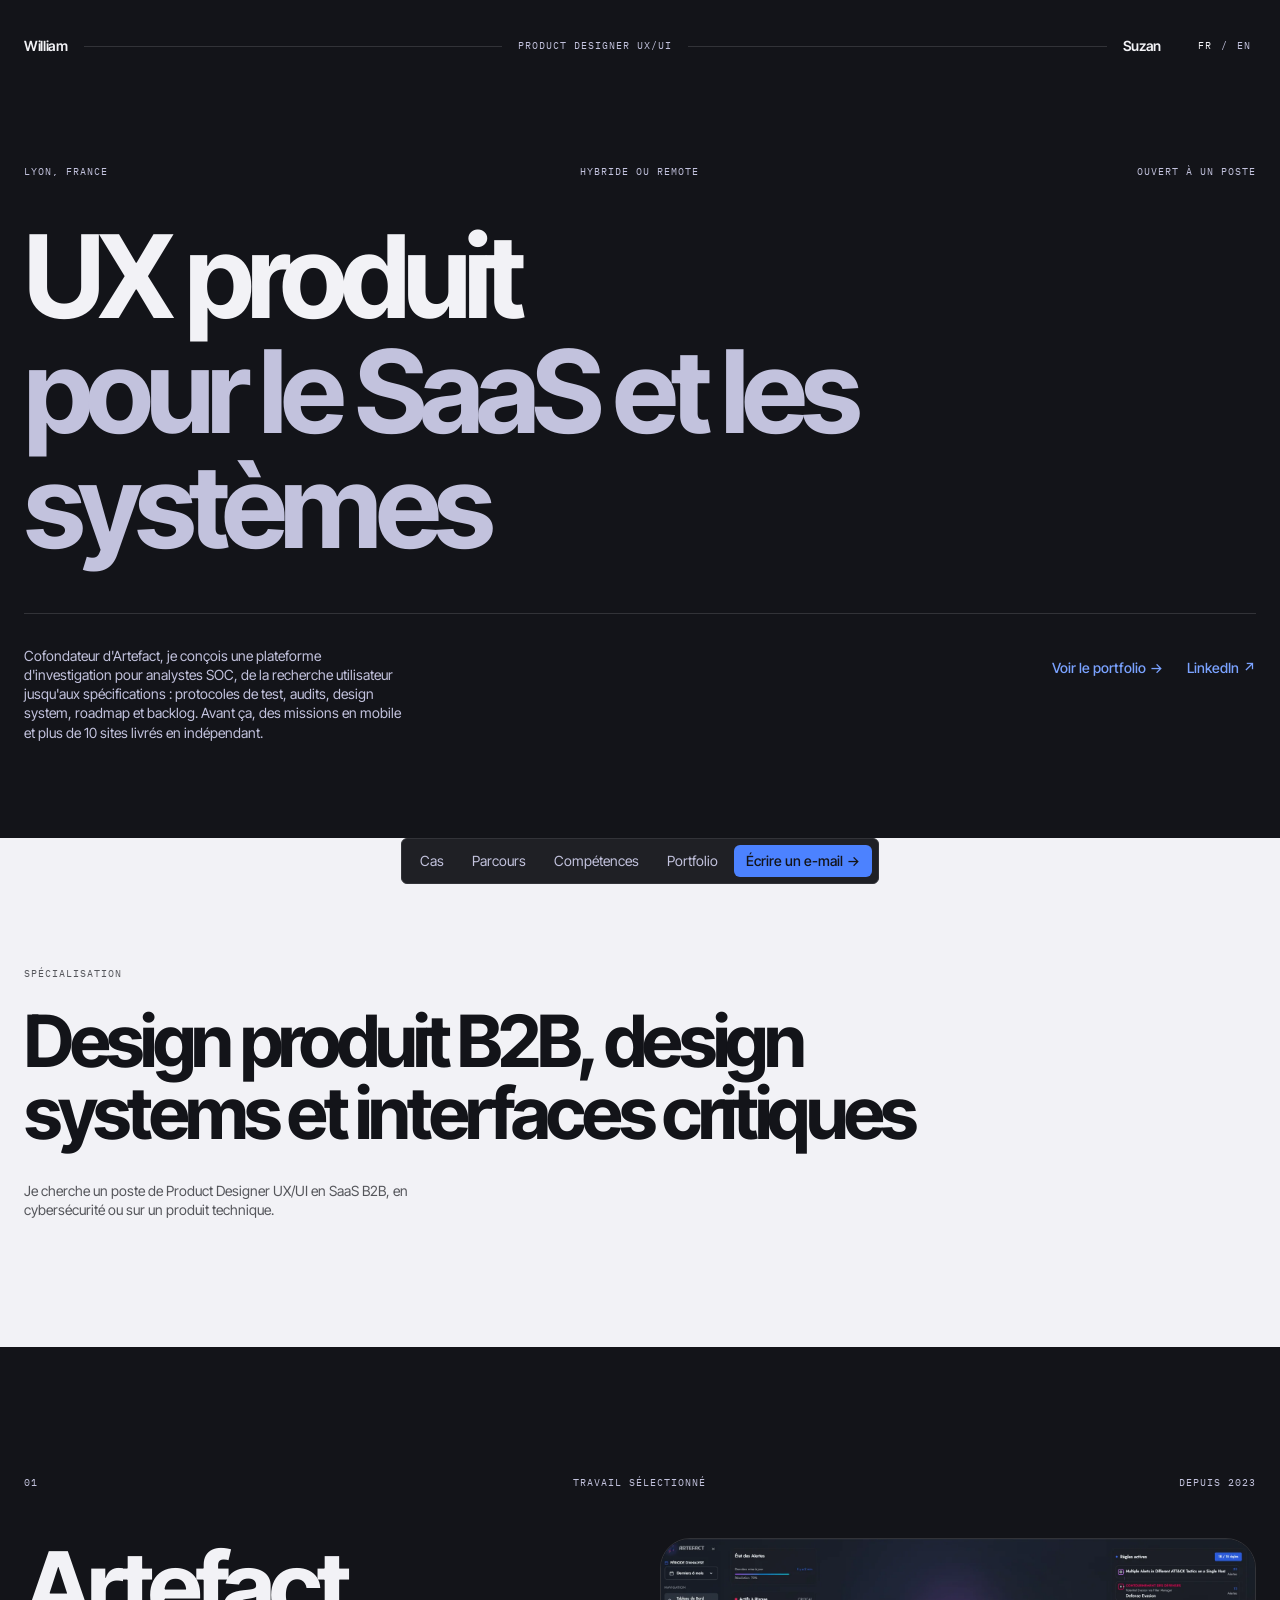
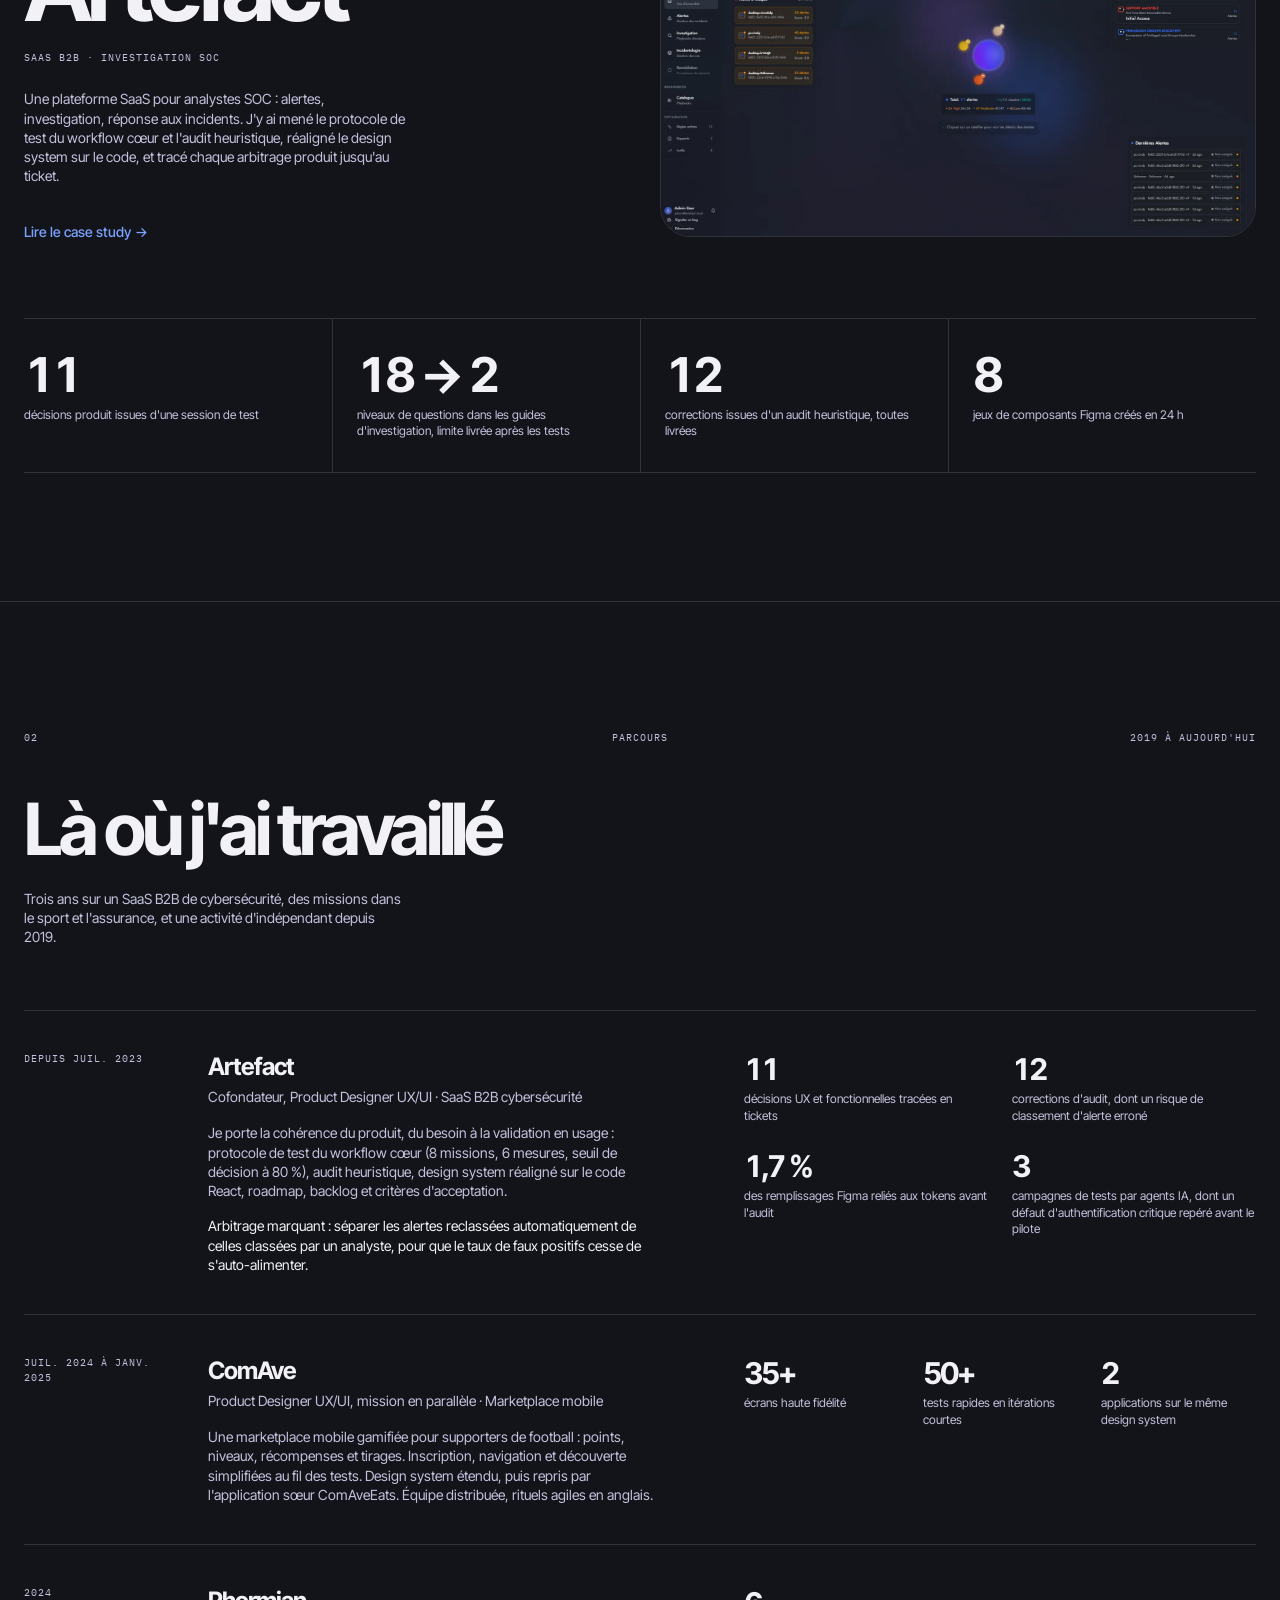
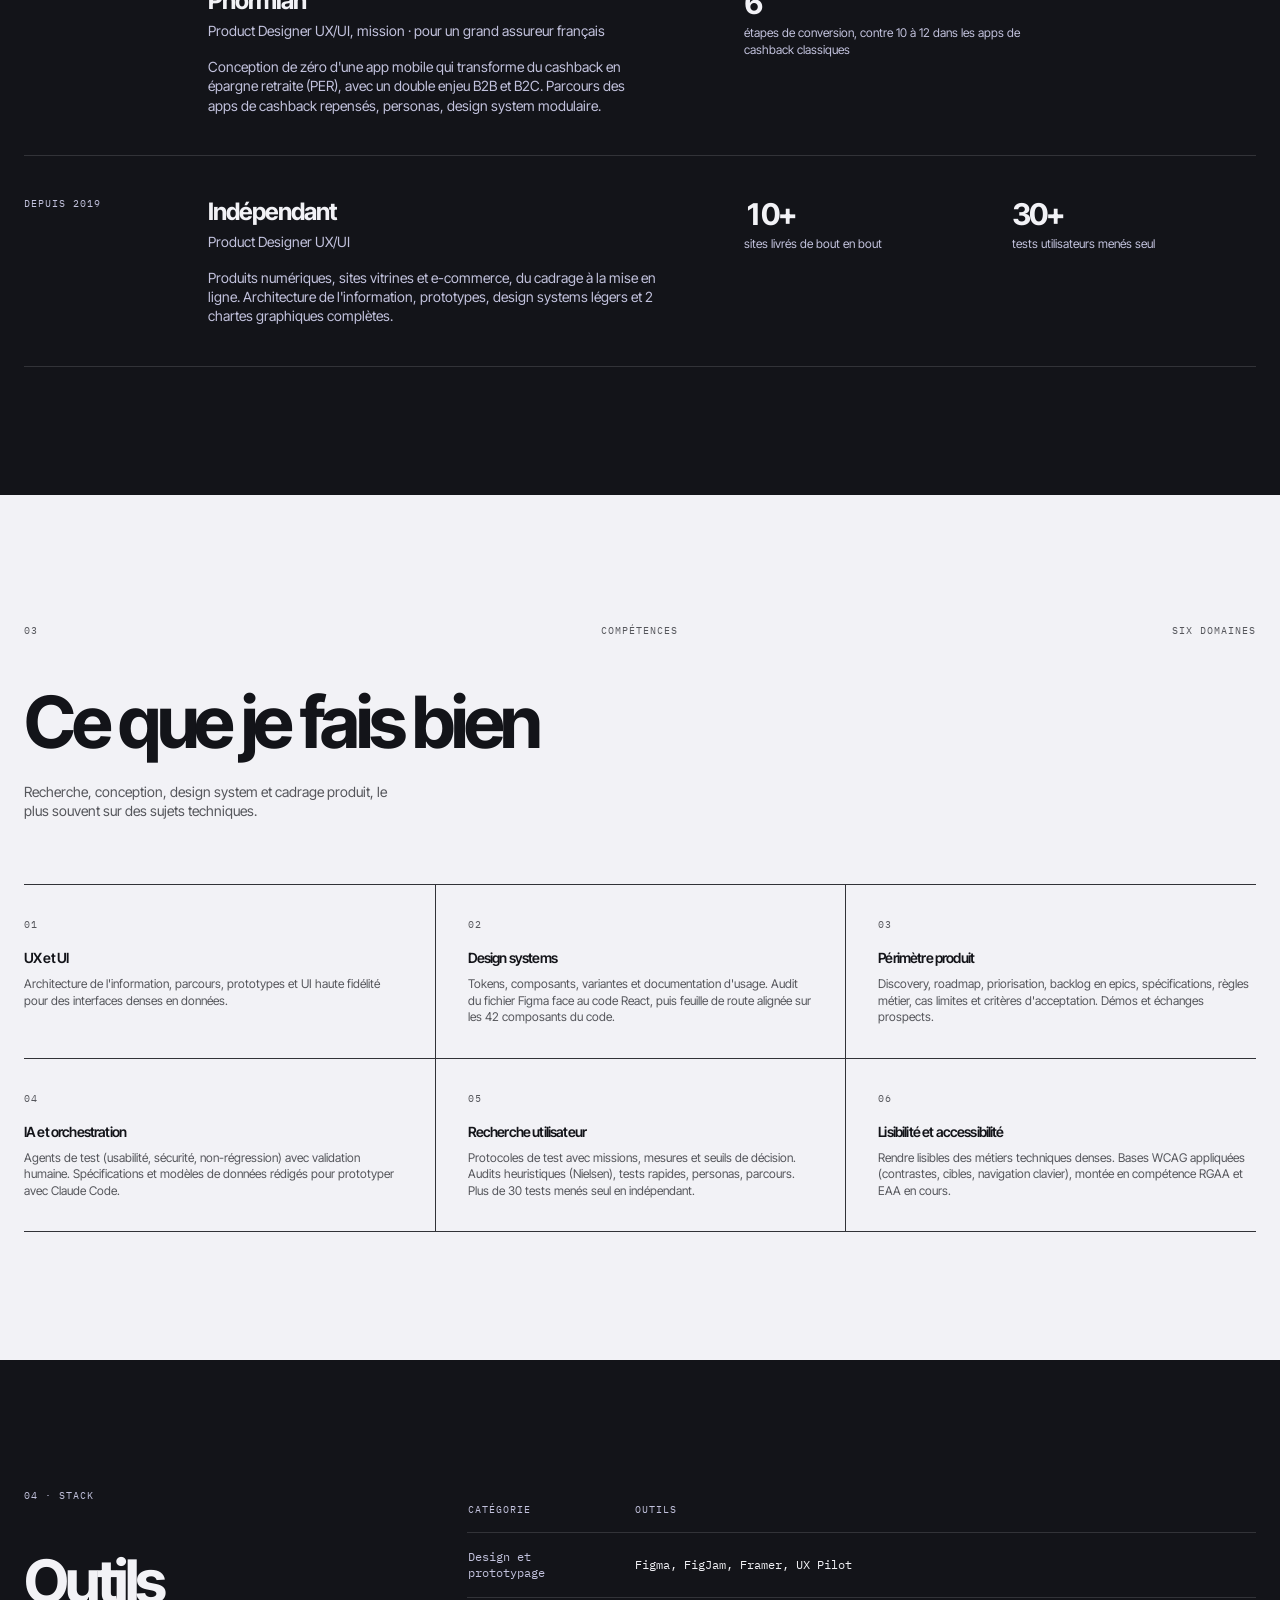
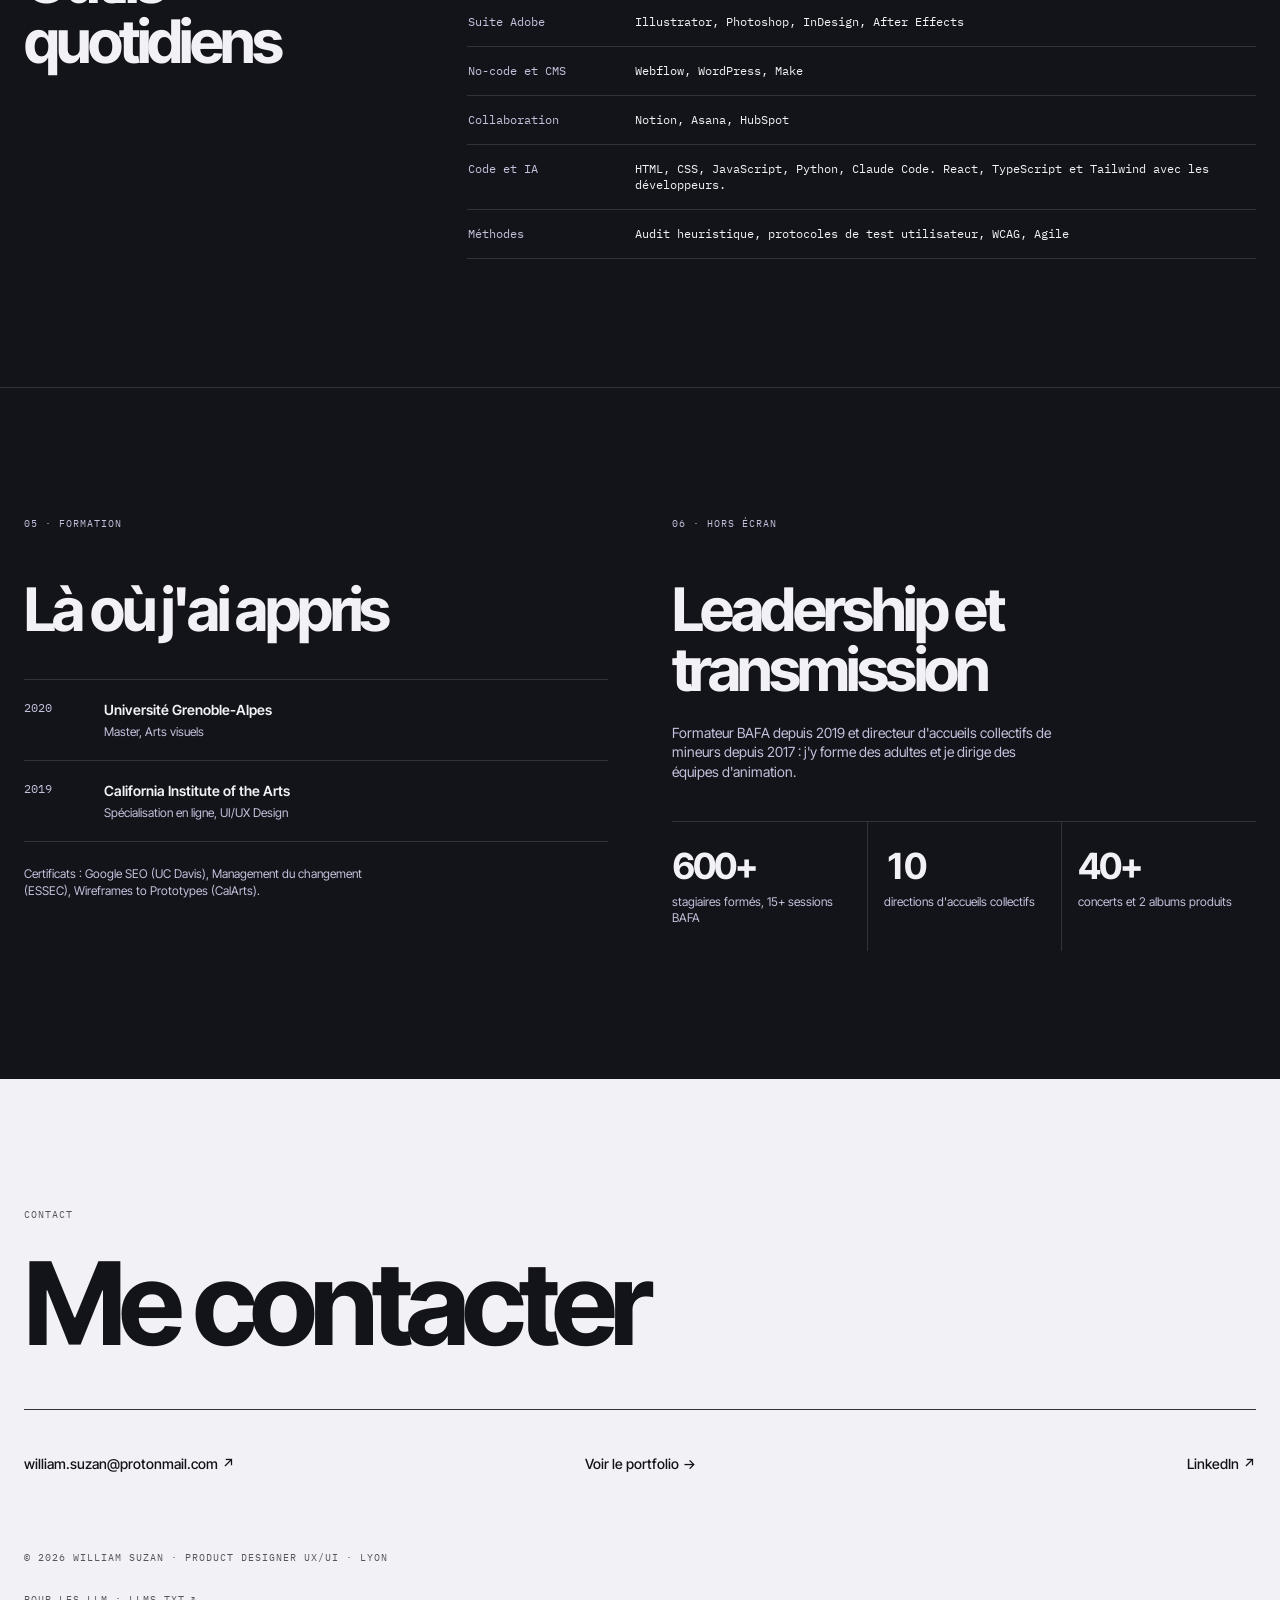
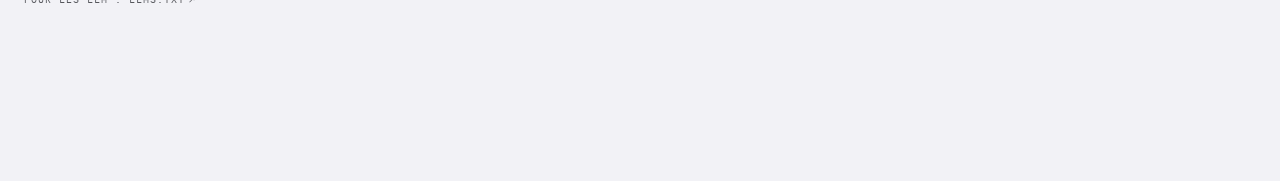
==== commit 32739df7: "Update index.html" ====
--- a/index.html
+++ b/index.html
@@ -65,8 +65,7 @@
         &lt;span class=&quot;block text-muted&quot;&gt;SaaS and systems&lt;/span&gt;
       ">
         <span class="block">UX produit</span>
-        <span class="block">pour la cyber,</span>
-        <span class="block text-muted">le SaaS et les systèmes</span>
+        <span class="block text-muted">pour le SaaS et les systèmes</span>
       </h1>
       </div>
       <div class="mt-12 grid gap-8 border-t border-line pt-8 md:grid-cols-[1fr_auto]">
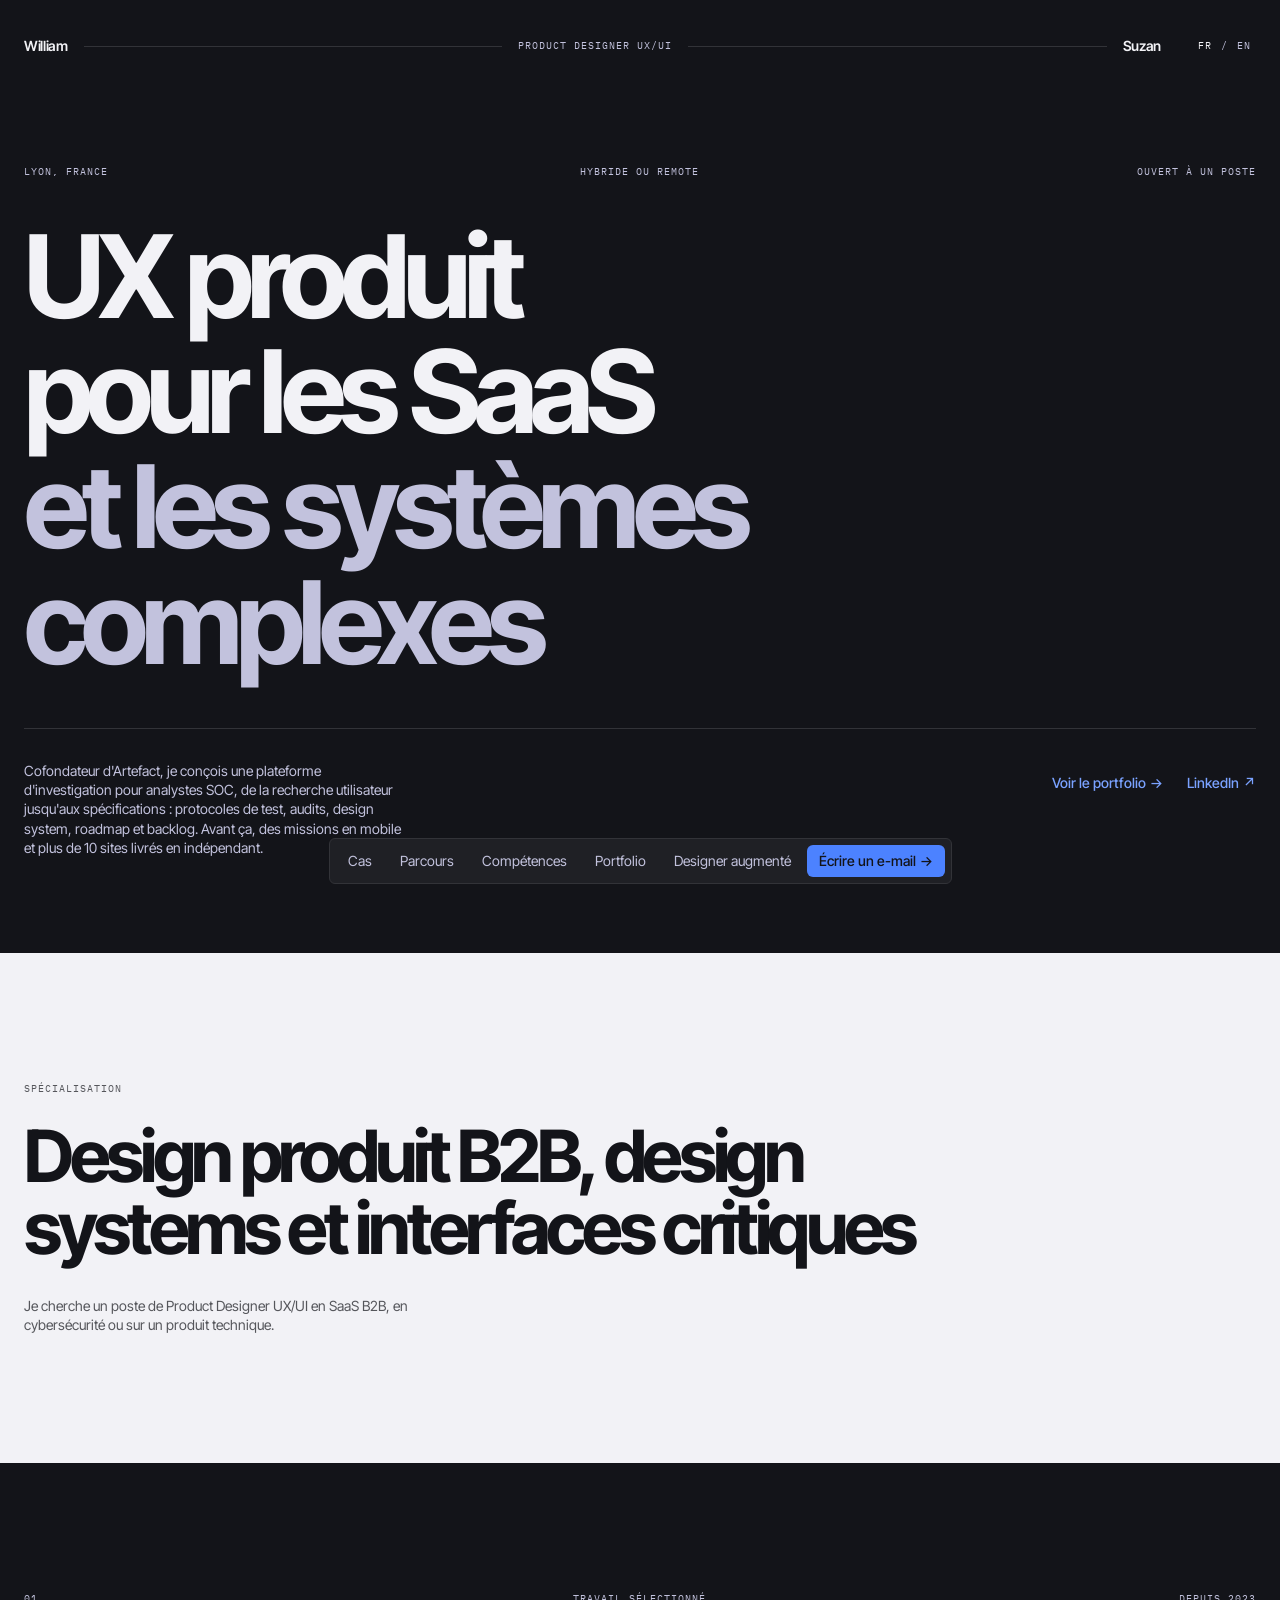
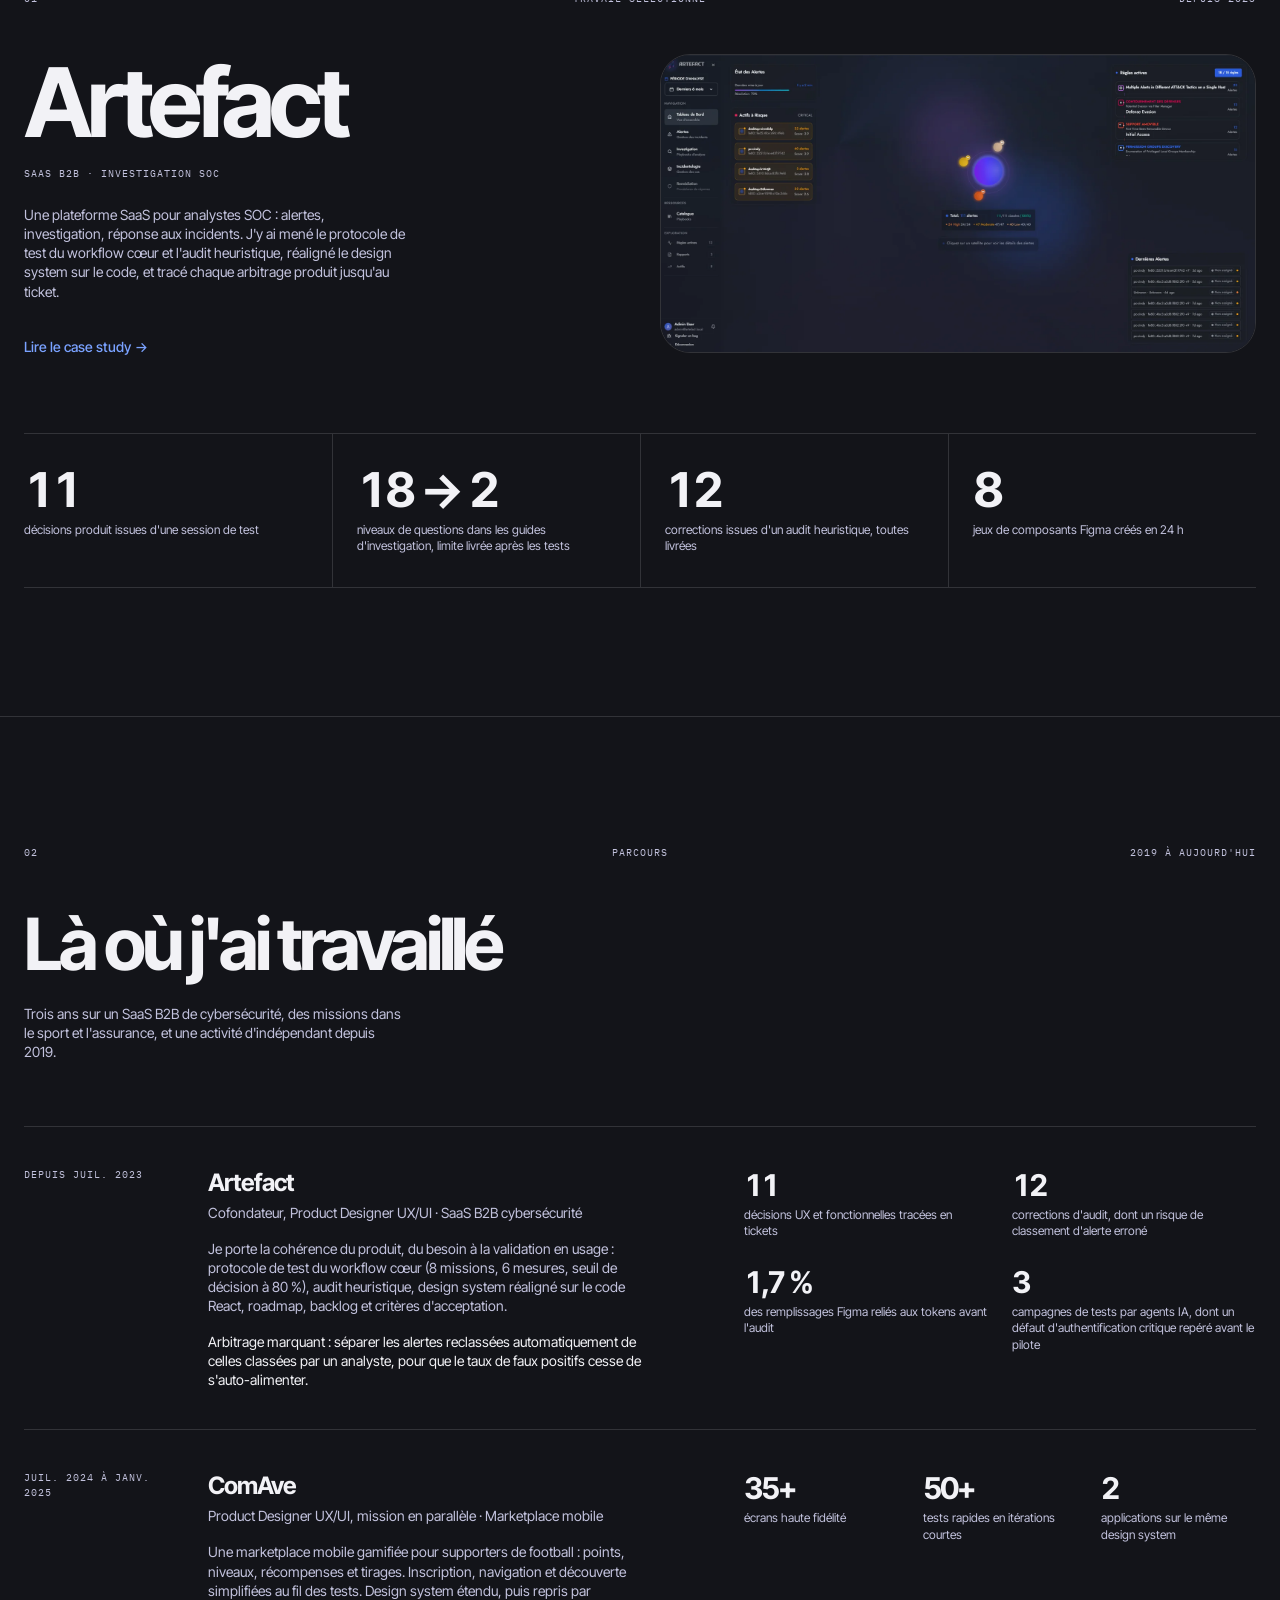
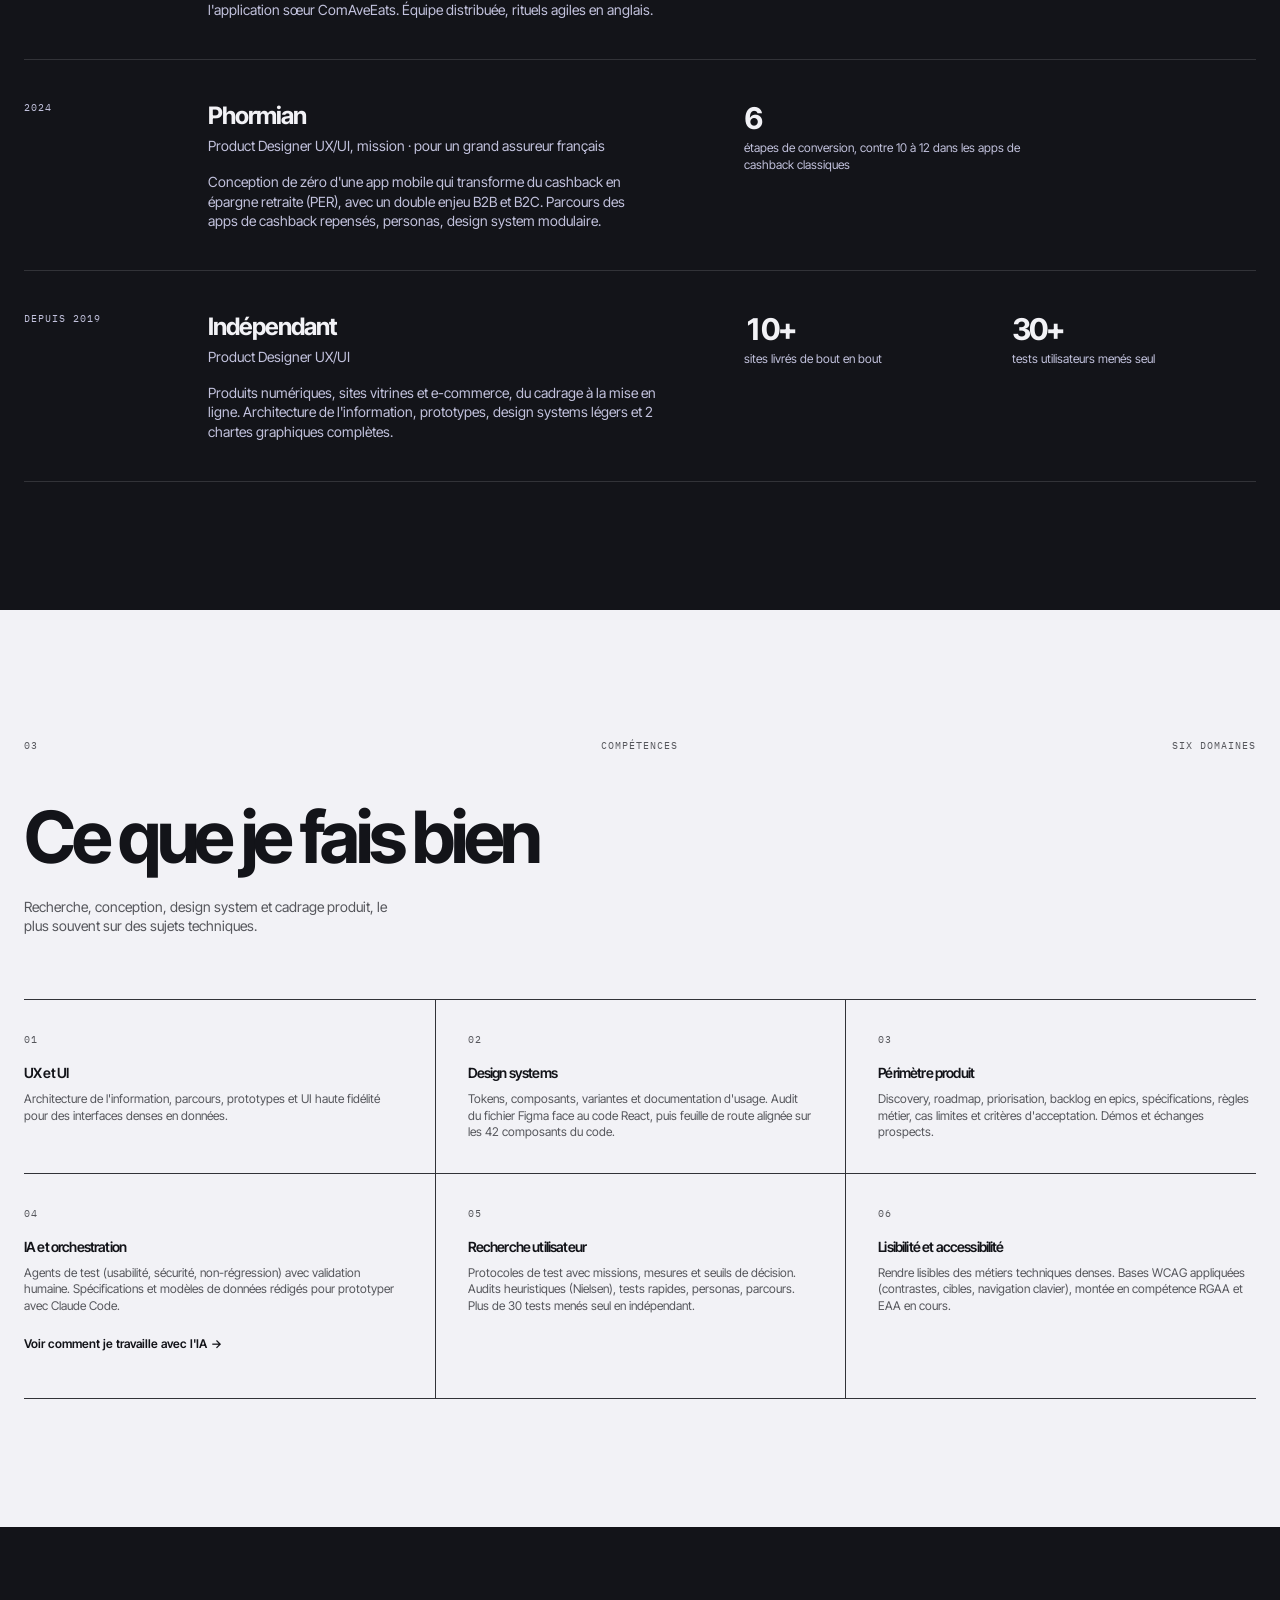
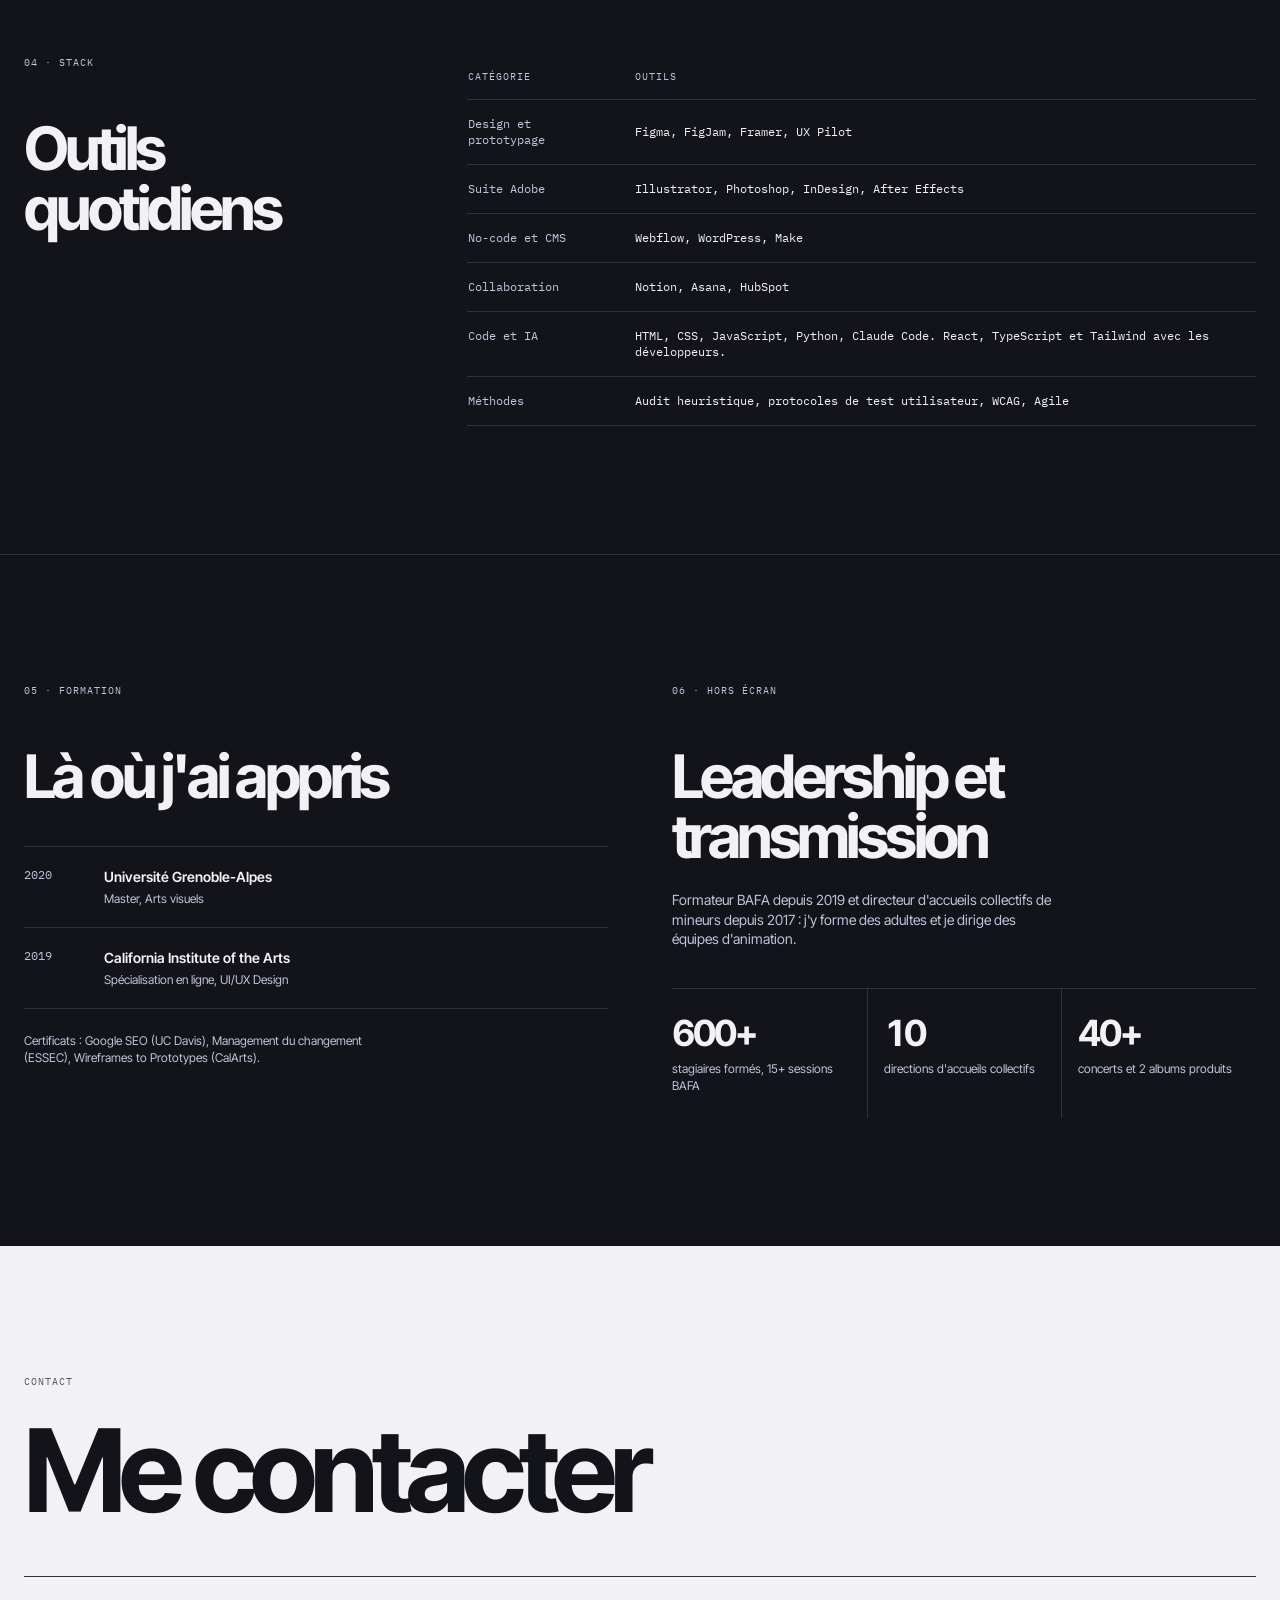
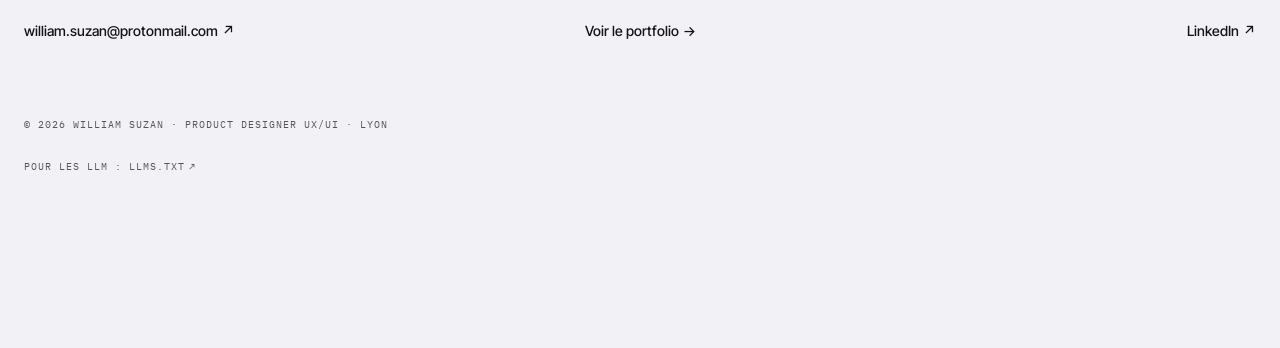
==== commit 5c62c73f: "Page « Designer augmenté » et nouveau titre du CV - Nouvelle page designer-augmente.html : les outil" ====
--- a/index.html
+++ b/index.html
@@ -57,15 +57,16 @@
       
       <h1 class="relative font-display text-5xl font-bold leading-none tracking-[-0.06em] sm:text-7xl md:text-[9vw]" data-fr="
         &lt;span class=&quot;block&quot;&gt;UX produit&lt;/span&gt;
-        &lt;span class=&quot;block&quot;&gt;pour la cyber,&lt;/span&gt;
-        &lt;span class=&quot;block text-muted&quot;&gt;le SaaS et les systèmes&lt;/span&gt;
+        &lt;span class=&quot;block&quot;&gt;pour les SaaS&lt;/span&gt;
+        &lt;span class=&quot;block text-muted&quot;&gt;et les systèmes complexes&lt;/span&gt;
       " data-en="
         &lt;span class=&quot;block&quot;&gt;Product UX&lt;/span&gt;
-        &lt;span class=&quot;block&quot;&gt;for cybersecurity,&lt;/span&gt;
-        &lt;span class=&quot;block text-muted&quot;&gt;SaaS and systems&lt;/span&gt;
+        &lt;span class=&quot;block&quot;&gt;for SaaS&lt;/span&gt;
+        &lt;span class=&quot;block text-muted&quot;&gt;and complex systems&lt;/span&gt;
       ">
         <span class="block">UX produit</span>
-        <span class="block text-muted">pour le SaaS et les systèmes</span>
+        <span class="block">pour les SaaS</span>
+        <span class="block text-muted">et les systèmes complexes</span>
       </h1>
       </div>
       <div class="mt-12 grid gap-8 border-t border-line pt-8 md:grid-cols-[1fr_auto]">
@@ -160,7 +161,7 @@
         <li class="grid gap-6 border-b border-line py-10 md:grid-cols-[10rem_1fr_1fr]">
           <p class="font-mono text-[10px] uppercase tracking-widest text-muted" data-fr="Depuis 2019" data-en="Since 2019">Depuis 2019</p>
           <div>
-            <h3 class="font-display text-2xl font-bold tracking-[-0.04em]">Indépendant</h3>
+            <h3 class="font-display text-2xl font-bold tracking-[-0.04em]" data-fr="Indépendant" data-en="Independent">Indépendant</h3>
             <p class="mt-1 text-sm text-muted" data-fr="Product Designer UX/UI" data-en="UX/UI Product Designer">Product Designer UX/UI</p>
             <p class="mt-4 max-w-md text-sm leading-snug text-muted" data-fr="Produits numériques, sites vitrines et e-commerce, du cadrage à la mise en ligne. Architecture de l'information, prototypes, design systems légers et 2 chartes graphiques complètes." data-en="Digital products, marketing and e-commerce sites, from scoping to launch. Information architecture, prototypes, lightweight design systems and 2 full brand identities.">Produits numériques, sites vitrines et e-commerce, du cadrage à la mise en ligne. Architecture de l'information, prototypes, design systems légers et 2 chartes graphiques complètes.</p>
           </div>
@@ -184,7 +185,7 @@
         <li class="border-b border-line py-8 md:pr-8"><p class="font-mono text-[10px] uppercase tracking-widest text-inverse/70">01</p><h3 class="mt-4 text-sm font-semibold" data-fr="UX et UI" data-en="UX and UI">UX et UI</h3><p class="mt-2 text-xs leading-snug text-inverse/70" data-fr="Architecture de l'information, parcours, prototypes et UI haute fidélité pour des interfaces denses en données." data-en="Information architecture, journeys, prototypes and high-fidelity UI for data-dense interfaces.">Architecture de l'information, parcours, prototypes et UI haute fidélité pour des interfaces denses en données.</p></li>
         <li class="border-b border-line py-8 md:border-l md:px-8"><p class="font-mono text-[10px] uppercase tracking-widest text-inverse/70">02</p><h3 class="mt-4 text-sm font-semibold" data-fr="Design systems" data-en="Design systems">Design systems</h3><p class="mt-2 text-xs leading-snug text-inverse/70" data-fr="Tokens, composants, variantes et documentation d'usage. Audit du fichier Figma face au code React, puis feuille de route alignée sur les 42 composants du code." data-en="Tokens, components, variants and usage documentation. Audit of the Figma file against the React code, then a roadmap aligned with the code's 42 components.">Tokens, composants, variantes et documentation d'usage. Audit du fichier Figma face au code React, puis feuille de route alignée sur les 42 composants du code.</p></li>
         <li class="border-b border-line py-8 md:border-l md:pl-8"><p class="font-mono text-[10px] uppercase tracking-widest text-inverse/70">03</p><h3 class="mt-4 text-sm font-semibold" data-fr="Périmètre produit" data-en="Product scope">Périmètre produit</h3><p class="mt-2 text-xs leading-snug text-inverse/70" data-fr="Discovery, roadmap, priorisation, backlog en epics, spécifications, règles métier, cas limites et critères d'acceptation. Démos et échanges prospects." data-en="Discovery, roadmap, prioritisation, epic backlog, specifications, business rules, edge cases and acceptance criteria. Demos and prospect conversations.">Discovery, roadmap, priorisation, backlog en epics, spécifications, règles métier, cas limites et critères d'acceptation. Démos et échanges prospects.</p></li>
-        <li class="border-b border-line py-8 md:pr-8"><p class="font-mono text-[10px] uppercase tracking-widest text-inverse/70">04</p><h3 class="mt-4 text-sm font-semibold" data-fr="IA et orchestration" data-en="AI &amp; orchestration">IA et orchestration</h3><p class="mt-2 text-xs leading-snug text-inverse/70" data-fr="Agents de test (usabilité, sécurité, non-régression) avec validation humaine. Spécifications et modèles de données rédigés pour prototyper avec Claude Code." data-en="Test agents (usability, security, regression) with human sign-off. Specifications and data models written to prototype with Claude Code.">Agents de test (usabilité, sécurité, non-régression) avec validation humaine. Spécifications et modèles de données rédigés pour prototyper avec Claude Code.</p></li>
+        <li class="border-b border-line py-8 md:pr-8"><p class="font-mono text-[10px] uppercase tracking-widest text-inverse/70">04</p><h3 class="mt-4 text-sm font-semibold" data-fr="IA et orchestration" data-en="AI &amp; orchestration">IA et orchestration</h3><p class="mt-2 text-xs leading-snug text-inverse/70" data-fr="Agents de test (usabilité, sécurité, non-régression) avec validation humaine. Spécifications et modèles de données rédigés pour prototyper avec Claude Code." data-en="Test agents (usability, security, regression) with human sign-off. Specifications and data models written to prototype with Claude Code.">Agents de test (usabilité, sécurité, non-régression) avec validation humaine. Spécifications et modèles de données rédigés pour prototyper avec Claude Code.</p><a href="designer-augmente.html" class="mt-2 inline-flex min-h-11 items-center gap-1 rounded-ui text-xs font-semibold focus-visible:outline-none focus-visible:ring-2 focus-visible:ring-inverse" data-fr="Voir comment je travaille avec l'IA &lt;span aria-hidden=&quot;true&quot;&gt;→&lt;/span&gt;" data-en="See how I work with AI &lt;span aria-hidden=&quot;true&quot;&gt;→&lt;/span&gt;">Voir comment je travaille avec l'IA <span aria-hidden="true">→</span></a></li>
         <li class="border-b border-line py-8 md:border-l md:px-8"><p class="font-mono text-[10px] uppercase tracking-widest text-inverse/70">05</p><h3 class="mt-4 text-sm font-semibold" data-fr="Recherche utilisateur" data-en="User Research">Recherche utilisateur</h3><p class="mt-2 text-xs leading-snug text-inverse/70" data-fr="Protocoles de test avec missions, mesures et seuils de décision. Audits heuristiques (Nielsen), tests rapides, personas, parcours. Plus de 30 tests menés seul en indépendant." data-en="Test protocols with tasks, measures and decision thresholds. Heuristic audits (Nielsen), quick tests, personas, journeys. 30+ tests run solo as an independent.">Protocoles de test avec missions, mesures et seuils de décision. Audits heuristiques (Nielsen), tests rapides, personas, parcours. Plus de 30 tests menés seul en indépendant.</p></li>
         <li class="border-b border-line py-8 md:border-l md:pl-8"><p class="font-mono text-[10px] uppercase tracking-widest text-inverse/70">06</p><h3 class="mt-4 text-sm font-semibold" data-fr="Lisibilité et accessibilité" data-en="Readability and accessibility">Lisibilité et accessibilité</h3><p class="mt-2 text-xs leading-snug text-inverse/70" data-fr="Rendre lisibles des métiers techniques denses. Bases WCAG appliquées (contrastes, cibles, navigation clavier), montée en compétence RGAA et EAA en cours." data-en="Making dense technical work readable. Applied WCAG basics (contrast, targets, keyboard navigation); currently building RGAA and EAA expertise.">Rendre lisibles des métiers techniques denses. Bases WCAG appliquées (contrastes, cibles, navigation clavier), montée en compétence RGAA et EAA en cours.</p></li>
       </ul>
@@ -257,6 +258,7 @@
     <a href="#parcours" class="hidden rounded-ui px-3 py-1.5 text-muted hover:text-ink focus-visible:outline-none focus-visible:ring-2 focus-visible:ring-accent sm:block" data-fr="Parcours" data-en="Experience">Parcours</a>
     <a href="#competences" class="hidden rounded-ui px-3 py-1.5 text-muted hover:text-ink focus-visible:outline-none focus-visible:ring-2 focus-visible:ring-accent sm:block" data-fr="Compétences" data-en="Skills">Compétences</a>
     <a href="portfolio.html" class="rounded-ui px-3 py-2.5 text-muted hover:text-ink focus-visible:outline-none focus-visible:ring-2 focus-visible:ring-accent sm:py-1.5" data-fr="Portfolio" data-en="Portfolio">Portfolio</a>
+    <a href="designer-augmente.html" class="hidden rounded-ui px-3 py-1.5 text-muted hover:text-ink focus-visible:outline-none focus-visible:ring-2 focus-visible:ring-accent lg:block" data-fr="Designer augmenté" data-en="Augmented designer">Designer augmenté</a>
     <a href="mailto:william.suzan@protonmail.com" class="inline-flex items-center gap-1 rounded-ui bg-accent px-3 py-2.5 font-medium text-accent-ink focus-visible:outline-none focus-visible:ring-2 focus-visible:ring-ink sm:py-1.5" data-fr="Écrire un e-mail &lt;span aria-hidden=&quot;true&quot;&gt;→&lt;/span&gt;" data-en="Send an email &lt;span aria-hidden=&quot;true&quot;&gt;→&lt;/span&gt;">Écrire un e-mail <span aria-hidden="true">→</span></a>
   </div>
 </nav>
--- a/assets/site.css
+++ b/assets/site.css
@@ -1 +1 @@
-*,:after,:before{--tw-border-spacing-x:0;--tw-border-spacing-y:0;--tw-translate-x:0;--tw-translate-y:0;--tw-rotate:0;--tw-skew-x:0;--tw-skew-y:0;--tw-scale-x:1;--tw-scale-y:1;--tw-pan-x: ;--tw-pan-y: ;--tw-pinch-zoom: ;--tw-scroll-snap-strictness:proximity;--tw-gradient-from-position: ;--tw-gradient-via-position: ;--tw-gradient-to-position: ;--tw-ordinal: ;--tw-slashed-zero: ;--tw-numeric-figure: ;--tw-numeric-spacing: ;--tw-numeric-fraction: ;--tw-ring-inset: ;--tw-ring-offset-width:0px;--tw-ring-offset-color:#fff;--tw-ring-color:rgba(59,130,246,.5);--tw-ring-offset-shadow:0 0 #0000;--tw-ring-shadow:0 0 #0000;--tw-shadow:0 0 #0000;--tw-shadow-colored:0 0 #0000;--tw-blur: ;--tw-brightness: ;--tw-contrast: ;--tw-grayscale: ;--tw-hue-rotate: ;--tw-invert: ;--tw-saturate: ;--tw-sepia: ;--tw-drop-shadow: ;--tw-backdrop-blur: ;--tw-backdrop-brightness: ;--tw-backdrop-contrast: ;--tw-backdrop-grayscale: ;--tw-backdrop-hue-rotate: ;--tw-backdrop-invert: ;--tw-backdrop-opacity: ;--tw-backdrop-saturate: ;--tw-backdrop-sepia: ;--tw-contain-size: ;--tw-contain-layout: ;--tw-contain-paint: ;--tw-contain-style: }::backdrop{--tw-border-spacing-x:0;--tw-border-spacing-y:0;--tw-translate-x:0;--tw-translate-y:0;--tw-rotate:0;--tw-skew-x:0;--tw-skew-y:0;--tw-scale-x:1;--tw-scale-y:1;--tw-pan-x: ;--tw-pan-y: ;--tw-pinch-zoom: ;--tw-scroll-snap-strictness:proximity;--tw-gradient-from-position: ;--tw-gradient-via-position: ;--tw-gradient-to-position: ;--tw-ordinal: ;--tw-slashed-zero: ;--tw-numeric-figure: ;--tw-numeric-spacing: ;--tw-numeric-fraction: ;--tw-ring-inset: ;--tw-ring-offset-width:0px;--tw-ring-offset-color:#fff;--tw-ring-color:rgba(59,130,246,.5);--tw-ring-offset-shadow:0 0 #0000;--tw-ring-shadow:0 0 #0000;--tw-shadow:0 0 #0000;--tw-shadow-colored:0 0 #0000;--tw-blur: ;--tw-brightness: ;--tw-contrast: ;--tw-grayscale: ;--tw-hue-rotate: ;--tw-invert: ;--tw-saturate: ;--tw-sepia: ;--tw-drop-shadow: ;--tw-backdrop-blur: ;--tw-backdrop-brightness: ;--tw-backdrop-contrast: ;--tw-backdrop-grayscale: ;--tw-backdrop-hue-rotate: ;--tw-backdrop-invert: ;--tw-backdrop-opacity: ;--tw-backdrop-saturate: ;--tw-backdrop-sepia: ;--tw-contain-size: ;--tw-contain-layout: ;--tw-contain-paint: ;--tw-contain-style: }/*! tailwindcss v3.4.17 | MIT License | https://tailwindcss.com*/*,:after,:before{box-sizing:border-box;border:0 solid #e5e7eb}:after,:before{--tw-content:""}:host,html{line-height:1.5;-webkit-text-size-adjust:100%;-moz-tab-size:4;-o-tab-size:4;tab-size:4;font-family:ui-sans-serif,system-ui,sans-serif,Apple Color Emoji,Segoe UI Emoji,Segoe UI Symbol,Noto Color Emoji;font-feature-settings:normal;font-variation-settings:normal;-webkit-tap-highlight-color:transparent}body{margin:0;line-height:inherit}hr{height:0;color:inherit;border-top-width:1px}abbr:where([title]){-webkit-text-decoration:underline dotted;text-decoration:underline dotted}h1,h2,h3,h4,h5,h6{font-size:inherit;font-weight:inherit}a{color:inherit;text-decoration:inherit}b,strong{font-weight:bolder}code,kbd,pre,samp{font-family:IBM Plex Mono,ui-monospace,monospace;font-feature-settings:normal;font-variation-settings:normal;font-size:1em}small{font-size:80%}sub,sup{font-size:75%;line-height:0;position:relative;vertical-align:baseline}sub{bottom:-.25em}sup{top:-.5em}table{text-indent:0;border-color:inherit;border-collapse:collapse}button,input,optgroup,select,textarea{font-family:inherit;font-feature-settings:inherit;font-variation-settings:inherit;font-size:100%;font-weight:inherit;line-height:inherit;letter-spacing:inherit;color:inherit;margin:0;padding:0}button,select{text-transform:none}button,input:where([type=button]),input:where([type=reset]),input:where([type=submit]){-webkit-appearance:button;background-color:transparent;background-image:none}:-moz-focusring{outline:auto}:-moz-ui-invalid{box-shadow:none}progress{vertical-align:baseline}::-webkit-inner-spin-button,::-webkit-outer-spin-button{height:auto}[type=search]{-webkit-appearance:textfield;outline-offset:-2px}::-webkit-search-decoration{-webkit-appearance:none}::-webkit-file-upload-button{-webkit-appearance:button;font:inherit}summary{display:list-item}blockquote,dd,dl,figure,h1,h2,h3,h4,h5,h6,hr,p,pre{margin:0}fieldset{margin:0}fieldset,legend{padding:0}menu,ol,ul{list-style:none;margin:0;padding:0}dialog{padding:0}textarea{resize:vertical}input::-moz-placeholder,textarea::-moz-placeholder{opacity:1;color:#9ca3af}input::placeholder,textarea::placeholder{opacity:1;color:#9ca3af}[role=button],button{cursor:pointer}:disabled{cursor:default}audio,canvas,embed,iframe,img,object,svg,video{display:block;vertical-align:middle}img,video{max-width:100%;height:auto}[hidden]:where(:not([hidden=until-found])){display:none}:root{color-scheme:dark}h1,h2,h3{font-family:Inter Tight,ui-sans-serif,system-ui,sans-serif;font-weight:700;letter-spacing:-.06em;line-height:1.02}.sr-only{position:absolute;width:1px;height:1px;padding:0;margin:-1px;overflow:hidden;clip:rect(0,0,0,0);white-space:nowrap;border-width:0}.visible{visibility:visible}.fixed{position:fixed}.relative{position:relative}.inset-x-0{left:0;right:0}.bottom-4{bottom:1rem}.z-40{z-index:40}.mx-auto{margin-left:auto;margin-right:auto}.mb-10{margin-bottom:2.5rem}.mb-12{margin-bottom:3rem}.mb-4{margin-bottom:1rem}.mb-6{margin-bottom:1.5rem}.mb-8{margin-bottom:2rem}.ml-2{margin-left:.5rem}.ml-4{margin-left:1rem}.mt-1{margin-top:.25rem}.mt-10{margin-top:2.5rem}.mt-12{margin-top:3rem}.mt-16{margin-top:4rem}.mt-2{margin-top:.5rem}.mt-3{margin-top:.75rem}.mt-4{margin-top:1rem}.mt-6{margin-top:1.5rem}.mt-8{margin-top:2rem}.block{display:block}.flex{display:flex}.inline-flex{display:inline-flex}.table{display:table}.grid{display:grid}.hidden{display:none}.h-auto{height:auto}.h-px{height:1px}.min-h-11{min-height:2.75rem}.min-h-screen{min-height:100vh}.w-full{width:100%}.min-w-6{min-width:1.5rem}.min-w-\[28rem\]{min-width:28rem}.min-w-\[36rem\]{min-width:36rem}.max-w-2xl{max-width:42rem}.max-w-3xl{max-width:48rem}.max-w-4xl{max-width:56rem}.max-w-5xl{max-width:64rem}.max-w-7xl{max-width:80rem}.max-w-md{max-width:28rem}.max-w-sm{max-width:24rem}.max-w-xs{max-width:20rem}.flex-1{flex:1 1 0%}.shrink-0{flex-shrink:0}.grid-cols-2{grid-template-columns:repeat(2,minmax(0,1fr))}.grid-cols-3{grid-template-columns:repeat(3,minmax(0,1fr))}.grid-cols-\[3rem_1fr_auto\]{grid-template-columns:3rem 1fr auto}.grid-cols-\[4rem_1fr\]{grid-template-columns:4rem 1fr}.flex-wrap{flex-wrap:wrap}.items-start{align-items:flex-start}.items-center{align-items:center}.items-baseline{align-items:baseline}.justify-center{justify-content:center}.justify-between{justify-content:space-between}.gap-1{gap:.25rem}.gap-10{gap:2.5rem}.gap-12{gap:3rem}.gap-16{gap:4rem}.gap-2{gap:.5rem}.gap-3{gap:.75rem}.gap-4{gap:1rem}.gap-6{gap:1.5rem}.gap-8{gap:2rem}.gap-px{gap:1px}.gap-x-6{-moz-column-gap:1.5rem;column-gap:1.5rem}.gap-y-6{row-gap:1.5rem}.space-y-2>:not([hidden])~:not([hidden]){--tw-space-y-reverse:0;margin-top:calc(.5rem*(1 - var(--tw-space-y-reverse)));margin-bottom:calc(.5rem*var(--tw-space-y-reverse))}.space-y-3>:not([hidden])~:not([hidden]){--tw-space-y-reverse:0;margin-top:calc(.75rem*(1 - var(--tw-space-y-reverse)));margin-bottom:calc(.75rem*var(--tw-space-y-reverse))}.self-start{align-self:flex-start}.self-end{align-self:flex-end}.overflow-hidden{overflow:hidden}.overflow-x-auto{overflow-x:auto}.whitespace-nowrap{white-space:nowrap}.break-all{word-break:break-all}.rounded-card{border-radius:30px}.rounded-ui{border-radius:6px}.border{border-width:1px}.border-y{border-top-width:1px}.border-b,.border-y{border-bottom-width:1px}.border-l{border-left-width:1px}.border-t{border-top-width:1px}.border-danger{--tw-border-opacity:1;border-color:rgb(239 114 112/var(--tw-border-opacity,1))}.border-line{--tw-border-opacity:1;border-color:rgb(50 51 56/var(--tw-border-opacity,1))}.bg-accent{--tw-bg-opacity:1;background-color:rgb(76 130 255/var(--tw-bg-opacity,1))}.bg-base{--tw-bg-opacity:1;background-color:rgb(19 20 25/var(--tw-bg-opacity,1))}.bg-danger\/15{background-color:hsla(1,80%,69%,.15)}.bg-line{--tw-bg-opacity:1;background-color:rgb(50 51 56/var(--tw-bg-opacity,1))}.bg-paper{--tw-bg-opacity:1;background-color:rgb(242 242 246/var(--tw-bg-opacity,1))}.bg-success\/15{background-color:rgba(76,195,138,.15)}.bg-surface{--tw-bg-opacity:1;background-color:rgb(31 32 37/var(--tw-bg-opacity,1))}.bg-warning\/15{background-color:rgba(232,197,71,.15)}.p-1\.5{padding:.375rem}.p-4{padding:1rem}.p-6{padding:1.5rem}.px-2{padding-left:.5rem;padding-right:.5rem}.px-3{padding-left:.75rem;padding-right:.75rem}.px-4{padding-left:1rem;padding-right:1rem}.px-6{padding-left:1.5rem;padding-right:1.5rem}.py-0\.5{padding-top:.125rem;padding-bottom:.125rem}.py-1{padding-top:.25rem;padding-bottom:.25rem}.py-1\.5{padding-top:.375rem;padding-bottom:.375rem}.py-10{padding-top:2.5rem;padding-bottom:2.5rem}.py-2{padding-top:.5rem;padding-bottom:.5rem}.py-2\.5{padding-top:.625rem;padding-bottom:.625rem}.py-24{padding-top:6rem;padding-bottom:6rem}.py-3{padding-top:.75rem;padding-bottom:.75rem}.py-4{padding-top:1rem;padding-bottom:1rem}.py-5{padding-top:1.25rem;padding-bottom:1.25rem}.py-6{padding-top:1.5rem;padding-bottom:1.5rem}.py-8{padding-top:2rem;padding-bottom:2rem}.pb-16{padding-bottom:4rem}.pb-24{padding-bottom:6rem}.pb-40{padding-bottom:10rem}.pl-4{padding-left:1rem}.pl-6{padding-left:1.5rem}.pr-4{padding-right:1rem}.pr-6{padding-right:1.5rem}.pr-8{padding-right:2rem}.pt-0{padding-top:0}.pt-10{padding-top:2.5rem}.pt-16{padding-top:4rem}.pt-24{padding-top:6rem}.pt-6{padding-top:1.5rem}.pt-8{padding-top:2rem}.text-left{text-align:left}.text-center{text-align:center}.text-right{text-align:right}.align-top{vertical-align:top}.font-body,.font-display{font-family:Inter Tight,ui-sans-serif,system-ui,sans-serif}.font-mono{font-family:IBM Plex Mono,ui-monospace,monospace}.text-2xl{font-size:1.5rem;line-height:2rem}.text-3xl{font-size:1.875rem;line-height:2.25rem}.text-4xl{font-size:2.25rem;line-height:2.5rem}.text-5xl{font-size:3rem;line-height:1}.text-6xl{font-size:3.75rem;line-height:1}.text-\[10px\]{font-size:10px}.text-sm{font-size:.875rem;line-height:1.25rem}.text-xs{font-size:.75rem;line-height:1rem}.font-bold{font-weight:700}.font-medium{font-weight:500}.font-normal{font-weight:400}.font-semibold{font-weight:600}.uppercase{text-transform:uppercase}.tabular-nums{--tw-numeric-spacing:tabular-nums;font-variant-numeric:var(--tw-ordinal) var(--tw-slashed-zero) var(--tw-numeric-figure) var(--tw-numeric-spacing) var(--tw-numeric-fraction)}.leading-none{line-height:1}.leading-snug{line-height:1.375}.leading-tight{line-height:1.25}.tracking-\[-0\.04em\]{letter-spacing:-.04em}.tracking-\[-0\.05em\]{letter-spacing:-.05em}.tracking-\[-0\.06em\]{letter-spacing:-.06em}.tracking-tight{letter-spacing:-.025em}.tracking-widest{letter-spacing:.1em}.text-accent{--tw-text-opacity:1;color:rgb(122 162 255/var(--tw-text-opacity,1))}.text-accent-ink{--tw-text-opacity:1;color:rgb(19 20 25/var(--tw-text-opacity,1))}.text-danger{--tw-text-opacity:1;color:rgb(239 114 112/var(--tw-text-opacity,1))}.text-ink{--tw-text-opacity:1;color:rgb(242 242 246/var(--tw-text-opacity,1))}.text-inverse{--tw-text-opacity:1;color:rgb(19 20 25/var(--tw-text-opacity,1))}.text-inverse\/70{color:rgba(19,20,25,.7)}.text-muted{--tw-text-opacity:1;color:rgb(194 194 221/var(--tw-text-opacity,1))}.text-success{--tw-text-opacity:1;color:rgb(76 195 138/var(--tw-text-opacity,1))}.text-warning{--tw-text-opacity:1;color:rgb(232 197 71/var(--tw-text-opacity,1))}.antialiased{-webkit-font-smoothing:antialiased;-moz-osx-font-smoothing:grayscale}.hover\:text-accent:hover{--tw-text-opacity:1;color:rgb(122 162 255/var(--tw-text-opacity,1))}.hover\:text-ink:hover{--tw-text-opacity:1;color:rgb(242 242 246/var(--tw-text-opacity,1))}.hover\:underline:hover{text-decoration-line:underline}.focus\:not-sr-only:focus{position:static;width:auto;height:auto;padding:0;margin:0;overflow:visible;clip:auto;white-space:normal}.focus\:absolute:focus{position:absolute}.focus\:left-4:focus{left:1rem}.focus\:top-4:focus{top:1rem}.focus\:z-50:focus{z-index:50}.focus-visible\:outline-none:focus-visible{outline:2px solid transparent;outline-offset:2px}.focus-visible\:ring-2:focus-visible{--tw-ring-offset-shadow:var(--tw-ring-inset) 0 0 0 var(--tw-ring-offset-width) var(--tw-ring-offset-color);--tw-ring-shadow:var(--tw-ring-inset) 0 0 0 calc(2px + var(--tw-ring-offset-width)) var(--tw-ring-color);box-shadow:var(--tw-ring-offset-shadow),var(--tw-ring-shadow),var(--tw-shadow,0 0 #0000)}.focus-visible\:ring-accent:focus-visible{--tw-ring-opacity:1;--tw-ring-color:rgb(76 130 255/var(--tw-ring-opacity,1))}.focus-visible\:ring-ink:focus-visible{--tw-ring-opacity:1;--tw-ring-color:rgb(242 242 246/var(--tw-ring-opacity,1))}.focus-visible\:ring-inverse:focus-visible{--tw-ring-opacity:1;--tw-ring-color:rgb(19 20 25/var(--tw-ring-opacity,1))}.aria-pressed\:text-ink[aria-pressed=true]{--tw-text-opacity:1;color:rgb(242 242 246/var(--tw-text-opacity,1))}@media (min-width:640px){.sm\:block{display:block}.sm\:inline{display:inline}.sm\:grid-cols-2{grid-template-columns:repeat(2,minmax(0,1fr))}.sm\:grid-cols-3{grid-template-columns:repeat(3,minmax(0,1fr))}.sm\:py-1\.5{padding-top:.375rem;padding-bottom:.375rem}.sm\:text-7xl{font-size:4.5rem;line-height:1}}@media (min-width:768px){.md\:block{display:block}.md\:grid-cols-2{grid-template-columns:repeat(2,minmax(0,1fr))}.md\:grid-cols-3{grid-template-columns:repeat(3,minmax(0,1fr))}.md\:grid-cols-4{grid-template-columns:repeat(4,minmax(0,1fr))}.md\:grid-cols-\[10rem_1fr\]{grid-template-columns:10rem 1fr}.md\:grid-cols-\[10rem_1fr_1fr\]{grid-template-columns:10rem 1fr 1fr}.md\:grid-cols-\[1fr_1fr\]{grid-template-columns:1fr 1fr}.md\:grid-cols-\[1fr_2fr\]{grid-template-columns:1fr 2fr}.md\:grid-cols-\[1fr_auto\]{grid-template-columns:1fr auto}.md\:grid-cols-\[1fr_auto_1fr_auto_1fr_auto_1\.4fr\]{grid-template-columns:1fr auto 1fr auto 1fr auto 1.4fr}.md\:grid-cols-\[5fr_7fr\]{grid-template-columns:5fr 7fr}.md\:grid-cols-\[6rem_1fr_1fr\]{grid-template-columns:6rem 1fr 1fr}.md\:grid-cols-\[7fr_5fr\]{grid-template-columns:7fr 5fr}.md\:items-end{align-items:flex-end}.md\:items-center{align-items:center}.md\:items-baseline{align-items:baseline}.md\:justify-end{justify-content:flex-end}.md\:justify-center{justify-content:center}.md\:border-b-0{border-bottom-width:0}.md\:border-l{border-left-width:1px}.md\:border-t-0{border-top-width:0}.md\:px-8{padding-left:2rem;padding-right:2rem}.md\:py-32{padding-top:8rem;padding-bottom:8rem}.md\:pl-6{padding-left:1.5rem}.md\:pl-8{padding-left:2rem}.md\:pr-8{padding-right:2rem}.md\:pt-24{padding-top:6rem}.md\:pt-32{padding-top:8rem}.md\:text-5xl{font-size:3rem;line-height:1}.md\:text-6xl{font-size:3.75rem;line-height:1}.md\:text-7xl{font-size:4.5rem;line-height:1}.md\:text-8xl{font-size:6rem;line-height:1}.md\:text-\[9vw\]{font-size:9vw}}+*,:after,:before{--tw-border-spacing-x:0;--tw-border-spacing-y:0;--tw-translate-x:0;--tw-translate-y:0;--tw-rotate:0;--tw-skew-x:0;--tw-skew-y:0;--tw-scale-x:1;--tw-scale-y:1;--tw-pan-x: ;--tw-pan-y: ;--tw-pinch-zoom: ;--tw-scroll-snap-strictness:proximity;--tw-gradient-from-position: ;--tw-gradient-via-position: ;--tw-gradient-to-position: ;--tw-ordinal: ;--tw-slashed-zero: ;--tw-numeric-figure: ;--tw-numeric-spacing: ;--tw-numeric-fraction: ;--tw-ring-inset: ;--tw-ring-offset-width:0px;--tw-ring-offset-color:#fff;--tw-ring-color:rgba(59,130,246,.5);--tw-ring-offset-shadow:0 0 #0000;--tw-ring-shadow:0 0 #0000;--tw-shadow:0 0 #0000;--tw-shadow-colored:0 0 #0000;--tw-blur: ;--tw-brightness: ;--tw-contrast: ;--tw-grayscale: ;--tw-hue-rotate: ;--tw-invert: ;--tw-saturate: ;--tw-sepia: ;--tw-drop-shadow: ;--tw-backdrop-blur: ;--tw-backdrop-brightness: ;--tw-backdrop-contrast: ;--tw-backdrop-grayscale: ;--tw-backdrop-hue-rotate: ;--tw-backdrop-invert: ;--tw-backdrop-opacity: ;--tw-backdrop-saturate: ;--tw-backdrop-sepia: ;--tw-contain-size: ;--tw-contain-layout: ;--tw-contain-paint: ;--tw-contain-style: }::backdrop{--tw-border-spacing-x:0;--tw-border-spacing-y:0;--tw-translate-x:0;--tw-translate-y:0;--tw-rotate:0;--tw-skew-x:0;--tw-skew-y:0;--tw-scale-x:1;--tw-scale-y:1;--tw-pan-x: ;--tw-pan-y: ;--tw-pinch-zoom: ;--tw-scroll-snap-strictness:proximity;--tw-gradient-from-position: ;--tw-gradient-via-position: ;--tw-gradient-to-position: ;--tw-ordinal: ;--tw-slashed-zero: ;--tw-numeric-figure: ;--tw-numeric-spacing: ;--tw-numeric-fraction: ;--tw-ring-inset: ;--tw-ring-offset-width:0px;--tw-ring-offset-color:#fff;--tw-ring-color:rgba(59,130,246,.5);--tw-ring-offset-shadow:0 0 #0000;--tw-ring-shadow:0 0 #0000;--tw-shadow:0 0 #0000;--tw-shadow-colored:0 0 #0000;--tw-blur: ;--tw-brightness: ;--tw-contrast: ;--tw-grayscale: ;--tw-hue-rotate: ;--tw-invert: ;--tw-saturate: ;--tw-sepia: ;--tw-drop-shadow: ;--tw-backdrop-blur: ;--tw-backdrop-brightness: ;--tw-backdrop-contrast: ;--tw-backdrop-grayscale: ;--tw-backdrop-hue-rotate: ;--tw-backdrop-invert: ;--tw-backdrop-opacity: ;--tw-backdrop-saturate: ;--tw-backdrop-sepia: ;--tw-contain-size: ;--tw-contain-layout: ;--tw-contain-paint: ;--tw-contain-style: }/*! tailwindcss v3.4.17 | MIT License | https://tailwindcss.com*/*,:after,:before{box-sizing:border-box;border:0 solid #e5e7eb}:after,:before{--tw-content:""}:host,html{line-height:1.5;-webkit-text-size-adjust:100%;-moz-tab-size:4;-o-tab-size:4;tab-size:4;font-family:ui-sans-serif,system-ui,sans-serif,Apple Color Emoji,Segoe UI Emoji,Segoe UI Symbol,Noto Color Emoji;font-feature-settings:normal;font-variation-settings:normal;-webkit-tap-highlight-color:transparent}body{margin:0;line-height:inherit}hr{height:0;color:inherit;border-top-width:1px}abbr:where([title]){-webkit-text-decoration:underline dotted;text-decoration:underline dotted}h1,h2,h3,h4,h5,h6{font-size:inherit;font-weight:inherit}a{color:inherit;text-decoration:inherit}b,strong{font-weight:bolder}code,kbd,pre,samp{font-family:IBM Plex Mono,ui-monospace,monospace;font-feature-settings:normal;font-variation-settings:normal;font-size:1em}small{font-size:80%}sub,sup{font-size:75%;line-height:0;position:relative;vertical-align:baseline}sub{bottom:-.25em}sup{top:-.5em}table{text-indent:0;border-color:inherit;border-collapse:collapse}button,input,optgroup,select,textarea{font-family:inherit;font-feature-settings:inherit;font-variation-settings:inherit;font-size:100%;font-weight:inherit;line-height:inherit;letter-spacing:inherit;color:inherit;margin:0;padding:0}button,select{text-transform:none}button,input:where([type=button]),input:where([type=reset]),input:where([type=submit]){-webkit-appearance:button;background-color:transparent;background-image:none}:-moz-focusring{outline:auto}:-moz-ui-invalid{box-shadow:none}progress{vertical-align:baseline}::-webkit-inner-spin-button,::-webkit-outer-spin-button{height:auto}[type=search]{-webkit-appearance:textfield;outline-offset:-2px}::-webkit-search-decoration{-webkit-appearance:none}::-webkit-file-upload-button{-webkit-appearance:button;font:inherit}summary{display:list-item}blockquote,dd,dl,figure,h1,h2,h3,h4,h5,h6,hr,p,pre{margin:0}fieldset{margin:0}fieldset,legend{padding:0}menu,ol,ul{list-style:none;margin:0;padding:0}dialog{padding:0}textarea{resize:vertical}input::-moz-placeholder,textarea::-moz-placeholder{opacity:1;color:#9ca3af}input::placeholder,textarea::placeholder{opacity:1;color:#9ca3af}[role=button],button{cursor:pointer}:disabled{cursor:default}audio,canvas,embed,iframe,img,object,svg,video{display:block;vertical-align:middle}img,video{max-width:100%;height:auto}[hidden]:where(:not([hidden=until-found])){display:none}:root{color-scheme:dark}h1,h2,h3{font-family:Inter Tight,ui-sans-serif,system-ui,sans-serif;font-weight:700;letter-spacing:-.06em;line-height:1.02}.sr-only{position:absolute;width:1px;height:1px;padding:0;margin:-1px;overflow:hidden;clip:rect(0,0,0,0);white-space:nowrap;border-width:0}.visible{visibility:visible}.invisible{visibility:hidden}.fixed{position:fixed}.relative{position:relative}.inset-x-0{left:0;right:0}.bottom-4{bottom:1rem}.z-40{z-index:40}.mx-auto{margin-left:auto;margin-right:auto}.mb-10{margin-bottom:2.5rem}.mb-12{margin-bottom:3rem}.mb-4{margin-bottom:1rem}.mb-6{margin-bottom:1.5rem}.mb-8{margin-bottom:2rem}.ml-2{margin-left:.5rem}.ml-4{margin-left:1rem}.mt-1{margin-top:.25rem}.mt-10{margin-top:2.5rem}.mt-12{margin-top:3rem}.mt-16{margin-top:4rem}.mt-2{margin-top:.5rem}.mt-3{margin-top:.75rem}.mt-4{margin-top:1rem}.mt-6{margin-top:1.5rem}.mt-8{margin-top:2rem}.block{display:block}.flex{display:flex}.inline-flex{display:inline-flex}.table{display:table}.grid{display:grid}.hidden{display:none}.h-auto{height:auto}.h-px{height:1px}.min-h-11{min-height:2.75rem}.min-h-screen{min-height:100vh}.w-full{width:100%}.min-w-6{min-width:1.5rem}.min-w-\[28rem\]{min-width:28rem}.min-w-\[36rem\]{min-width:36rem}.max-w-2xl{max-width:42rem}.max-w-3xl{max-width:48rem}.max-w-4xl{max-width:56rem}.max-w-5xl{max-width:64rem}.max-w-7xl{max-width:80rem}.max-w-md{max-width:28rem}.max-w-sm{max-width:24rem}.max-w-xs{max-width:20rem}.flex-1{flex:1 1 0%}.shrink-0{flex-shrink:0}.grid-cols-2{grid-template-columns:repeat(2,minmax(0,1fr))}.grid-cols-3{grid-template-columns:repeat(3,minmax(0,1fr))}.grid-cols-\[3rem_1fr_auto\]{grid-template-columns:3rem 1fr auto}.grid-cols-\[4rem_1fr\]{grid-template-columns:4rem 1fr}.grid-cols-\[6rem_1fr\]{grid-template-columns:6rem 1fr}.flex-wrap{flex-wrap:wrap}.items-start{align-items:flex-start}.items-center{align-items:center}.items-baseline{align-items:baseline}.justify-center{justify-content:center}.justify-between{justify-content:space-between}.gap-1{gap:.25rem}.gap-10{gap:2.5rem}.gap-12{gap:3rem}.gap-16{gap:4rem}.gap-2{gap:.5rem}.gap-3{gap:.75rem}.gap-4{gap:1rem}.gap-6{gap:1.5rem}.gap-8{gap:2rem}.gap-px{gap:1px}.gap-x-6{-moz-column-gap:1.5rem;column-gap:1.5rem}.gap-y-6{row-gap:1.5rem}.space-y-2>:not([hidden])~:not([hidden]){--tw-space-y-reverse:0;margin-top:calc(.5rem*(1 - var(--tw-space-y-reverse)));margin-bottom:calc(.5rem*var(--tw-space-y-reverse))}.space-y-3>:not([hidden])~:not([hidden]){--tw-space-y-reverse:0;margin-top:calc(.75rem*(1 - var(--tw-space-y-reverse)));margin-bottom:calc(.75rem*var(--tw-space-y-reverse))}.self-start{align-self:flex-start}.self-end{align-self:flex-end}.overflow-hidden{overflow:hidden}.overflow-x-auto{overflow-x:auto}.whitespace-nowrap{white-space:nowrap}.break-all{word-break:break-all}.rounded{border-radius:.25rem}.rounded-card{border-radius:30px}.rounded-ui{border-radius:6px}.border{border-width:1px}.border-y{border-top-width:1px}.border-b,.border-y{border-bottom-width:1px}.border-l{border-left-width:1px}.border-t{border-top-width:1px}.border-danger{--tw-border-opacity:1;border-color:rgb(239 114 112/var(--tw-border-opacity,1))}.border-line{--tw-border-opacity:1;border-color:rgb(50 51 56/var(--tw-border-opacity,1))}.bg-accent{--tw-bg-opacity:1;background-color:rgb(76 130 255/var(--tw-bg-opacity,1))}.bg-accent\/10{background-color:rgba(76,130,255,.1)}.bg-base{--tw-bg-opacity:1;background-color:rgb(19 20 25/var(--tw-bg-opacity,1))}.bg-danger\/15{background-color:hsla(1,80%,69%,.15)}.bg-line{--tw-bg-opacity:1;background-color:rgb(50 51 56/var(--tw-bg-opacity,1))}.bg-paper{--tw-bg-opacity:1;background-color:rgb(242 242 246/var(--tw-bg-opacity,1))}.bg-success\/15{background-color:rgba(76,195,138,.15)}.bg-surface{--tw-bg-opacity:1;background-color:rgb(31 32 37/var(--tw-bg-opacity,1))}.bg-warning\/15{background-color:rgba(232,197,71,.15)}.p-1\.5{padding:.375rem}.p-4{padding:1rem}.p-5{padding:1.25rem}.p-6{padding:1.5rem}.px-2{padding-left:.5rem;padding-right:.5rem}.px-3{padding-left:.75rem;padding-right:.75rem}.px-4{padding-left:1rem;padding-right:1rem}.px-6{padding-left:1.5rem;padding-right:1.5rem}.py-0\.5{padding-top:.125rem;padding-bottom:.125rem}.py-1{padding-top:.25rem;padding-bottom:.25rem}.py-1\.5{padding-top:.375rem;padding-bottom:.375rem}.py-10{padding-top:2.5rem;padding-bottom:2.5rem}.py-2{padding-top:.5rem;padding-bottom:.5rem}.py-2\.5{padding-top:.625rem;padding-bottom:.625rem}.py-24{padding-top:6rem;padding-bottom:6rem}.py-3{padding-top:.75rem;padding-bottom:.75rem}.py-4{padding-top:1rem;padding-bottom:1rem}.py-5{padding-top:1.25rem;padding-bottom:1.25rem}.py-6{padding-top:1.5rem;padding-bottom:1.5rem}.py-8{padding-top:2rem;padding-bottom:2rem}.pb-16{padding-bottom:4rem}.pb-20{padding-bottom:5rem}.pb-24{padding-bottom:6rem}.pb-40{padding-bottom:10rem}.pl-4{padding-left:1rem}.pl-6{padding-left:1.5rem}.pr-4{padding-right:1rem}.pr-6{padding-right:1.5rem}.pr-8{padding-right:2rem}.pt-0{padding-top:0}.pt-10{padding-top:2.5rem}.pt-16{padding-top:4rem}.pt-24{padding-top:6rem}.pt-6{padding-top:1.5rem}.pt-8{padding-top:2rem}.text-left{text-align:left}.text-center{text-align:center}.text-right{text-align:right}.align-top{vertical-align:top}.font-body,.font-display{font-family:Inter Tight,ui-sans-serif,system-ui,sans-serif}.font-mono{font-family:IBM Plex Mono,ui-monospace,monospace}.text-2xl{font-size:1.5rem;line-height:2rem}.text-3xl{font-size:1.875rem;line-height:2.25rem}.text-4xl{font-size:2.25rem;line-height:2.5rem}.text-5xl{font-size:3rem;line-height:1}.text-6xl{font-size:3.75rem;line-height:1}.text-\[10px\]{font-size:10px}.text-sm{font-size:.875rem;line-height:1.25rem}.text-xs{font-size:.75rem;line-height:1rem}.font-bold{font-weight:700}.font-medium{font-weight:500}.font-normal{font-weight:400}.font-semibold{font-weight:600}.uppercase{text-transform:uppercase}.tabular-nums{--tw-numeric-spacing:tabular-nums;font-variant-numeric:var(--tw-ordinal) var(--tw-slashed-zero) var(--tw-numeric-figure) var(--tw-numeric-spacing) var(--tw-numeric-fraction)}.leading-none{line-height:1}.leading-snug{line-height:1.375}.leading-tight{line-height:1.25}.tracking-\[-0\.04em\]{letter-spacing:-.04em}.tracking-\[-0\.05em\]{letter-spacing:-.05em}.tracking-\[-0\.06em\]{letter-spacing:-.06em}.tracking-tight{letter-spacing:-.025em}.tracking-widest{letter-spacing:.1em}.text-accent{--tw-text-opacity:1;color:rgb(122 162 255/var(--tw-text-opacity,1))}.text-accent-ink{--tw-text-opacity:1;color:rgb(19 20 25/var(--tw-text-opacity,1))}.text-danger{--tw-text-opacity:1;color:rgb(239 114 112/var(--tw-text-opacity,1))}.text-ink{--tw-text-opacity:1;color:rgb(242 242 246/var(--tw-text-opacity,1))}.text-inverse{--tw-text-opacity:1;color:rgb(19 20 25/var(--tw-text-opacity,1))}.text-inverse\/70{color:rgba(19,20,25,.7)}.text-muted{--tw-text-opacity:1;color:rgb(194 194 221/var(--tw-text-opacity,1))}.text-success{--tw-text-opacity:1;color:rgb(76 195 138/var(--tw-text-opacity,1))}.text-warning{--tw-text-opacity:1;color:rgb(232 197 71/var(--tw-text-opacity,1))}.antialiased{-webkit-font-smoothing:antialiased;-moz-osx-font-smoothing:grayscale}.hover\:text-accent:hover{--tw-text-opacity:1;color:rgb(122 162 255/var(--tw-text-opacity,1))}.hover\:text-ink:hover{--tw-text-opacity:1;color:rgb(242 242 246/var(--tw-text-opacity,1))}.hover\:underline:hover{text-decoration-line:underline}.focus\:not-sr-only:focus{position:static;width:auto;height:auto;padding:0;margin:0;overflow:visible;clip:auto;white-space:normal}.focus\:absolute:focus{position:absolute}.focus\:left-4:focus{left:1rem}.focus\:top-4:focus{top:1rem}.focus\:z-50:focus{z-index:50}.focus-visible\:outline-none:focus-visible{outline:2px solid transparent;outline-offset:2px}.focus-visible\:ring-2:focus-visible{--tw-ring-offset-shadow:var(--tw-ring-inset) 0 0 0 var(--tw-ring-offset-width) var(--tw-ring-offset-color);--tw-ring-shadow:var(--tw-ring-inset) 0 0 0 calc(2px + var(--tw-ring-offset-width)) var(--tw-ring-color);box-shadow:var(--tw-ring-offset-shadow),var(--tw-ring-shadow),var(--tw-shadow,0 0 #0000)}.focus-visible\:ring-accent:focus-visible{--tw-ring-opacity:1;--tw-ring-color:rgb(76 130 255/var(--tw-ring-opacity,1))}.focus-visible\:ring-ink:focus-visible{--tw-ring-opacity:1;--tw-ring-color:rgb(242 242 246/var(--tw-ring-opacity,1))}.focus-visible\:ring-inverse:focus-visible{--tw-ring-opacity:1;--tw-ring-color:rgb(19 20 25/var(--tw-ring-opacity,1))}.aria-pressed\:text-ink[aria-pressed=true]{--tw-text-opacity:1;color:rgb(242 242 246/var(--tw-text-opacity,1))}@media (min-width:640px){.sm\:col-span-2{grid-column:span 2/span 2}.sm\:block{display:block}.sm\:inline{display:inline}.sm\:grid-cols-2{grid-template-columns:repeat(2,minmax(0,1fr))}.sm\:grid-cols-3{grid-template-columns:repeat(3,minmax(0,1fr))}.sm\:py-1\.5{padding-top:.375rem;padding-bottom:.375rem}.sm\:text-7xl{font-size:4.5rem;line-height:1}}@media (min-width:768px){.md\:block{display:block}.md\:grid-cols-2{grid-template-columns:repeat(2,minmax(0,1fr))}.md\:grid-cols-3{grid-template-columns:repeat(3,minmax(0,1fr))}.md\:grid-cols-4{grid-template-columns:repeat(4,minmax(0,1fr))}.md\:grid-cols-\[10rem_1fr\]{grid-template-columns:10rem 1fr}.md\:grid-cols-\[10rem_1fr_1fr\]{grid-template-columns:10rem 1fr 1fr}.md\:grid-cols-\[1fr_1fr\]{grid-template-columns:1fr 1fr}.md\:grid-cols-\[1fr_2fr\]{grid-template-columns:1fr 2fr}.md\:grid-cols-\[1fr_auto\]{grid-template-columns:1fr auto}.md\:grid-cols-\[1fr_auto_1fr_auto_1fr_auto_1\.4fr\]{grid-template-columns:1fr auto 1fr auto 1fr auto 1.4fr}.md\:grid-cols-\[5fr_7fr\]{grid-template-columns:5fr 7fr}.md\:grid-cols-\[6rem_1fr_1fr\]{grid-template-columns:6rem 1fr 1fr}.md\:grid-cols-\[7fr_5fr\]{grid-template-columns:7fr 5fr}.md\:items-end{align-items:flex-end}.md\:items-center{align-items:center}.md\:items-baseline{align-items:baseline}.md\:justify-end{justify-content:flex-end}.md\:justify-center{justify-content:center}.md\:border-b-0{border-bottom-width:0}.md\:border-l{border-left-width:1px}.md\:border-t-0{border-top-width:0}.md\:px-8{padding-left:2rem;padding-right:2rem}.md\:py-1\.5{padding-top:.375rem;padding-bottom:.375rem}.md\:py-32{padding-top:8rem;padding-bottom:8rem}.md\:pl-10{padding-left:2.5rem}.md\:pl-6{padding-left:1.5rem}.md\:pl-8{padding-left:2rem}.md\:pr-10{padding-right:2.5rem}.md\:pr-8{padding-right:2rem}.md\:pt-24{padding-top:6rem}.md\:pt-32{padding-top:8rem}.md\:text-3xl{font-size:1.875rem;line-height:2.25rem}.md\:text-4xl{font-size:2.25rem;line-height:2.5rem}.md\:text-5xl{font-size:3rem;line-height:1}.md\:text-6xl{font-size:3.75rem;line-height:1}.md\:text-7xl{font-size:4.5rem;line-height:1}.md\:text-8xl{font-size:6rem;line-height:1}.md\:text-\[8vw\]{font-size:8vw}.md\:text-\[9vw\]{font-size:9vw}}@media (min-width:1024px){.lg\:col-span-4{grid-column:span 4/span 4}.lg\:block{display:block}.lg\:grid-cols-4{grid-template-columns:repeat(4,minmax(0,1fr))}}
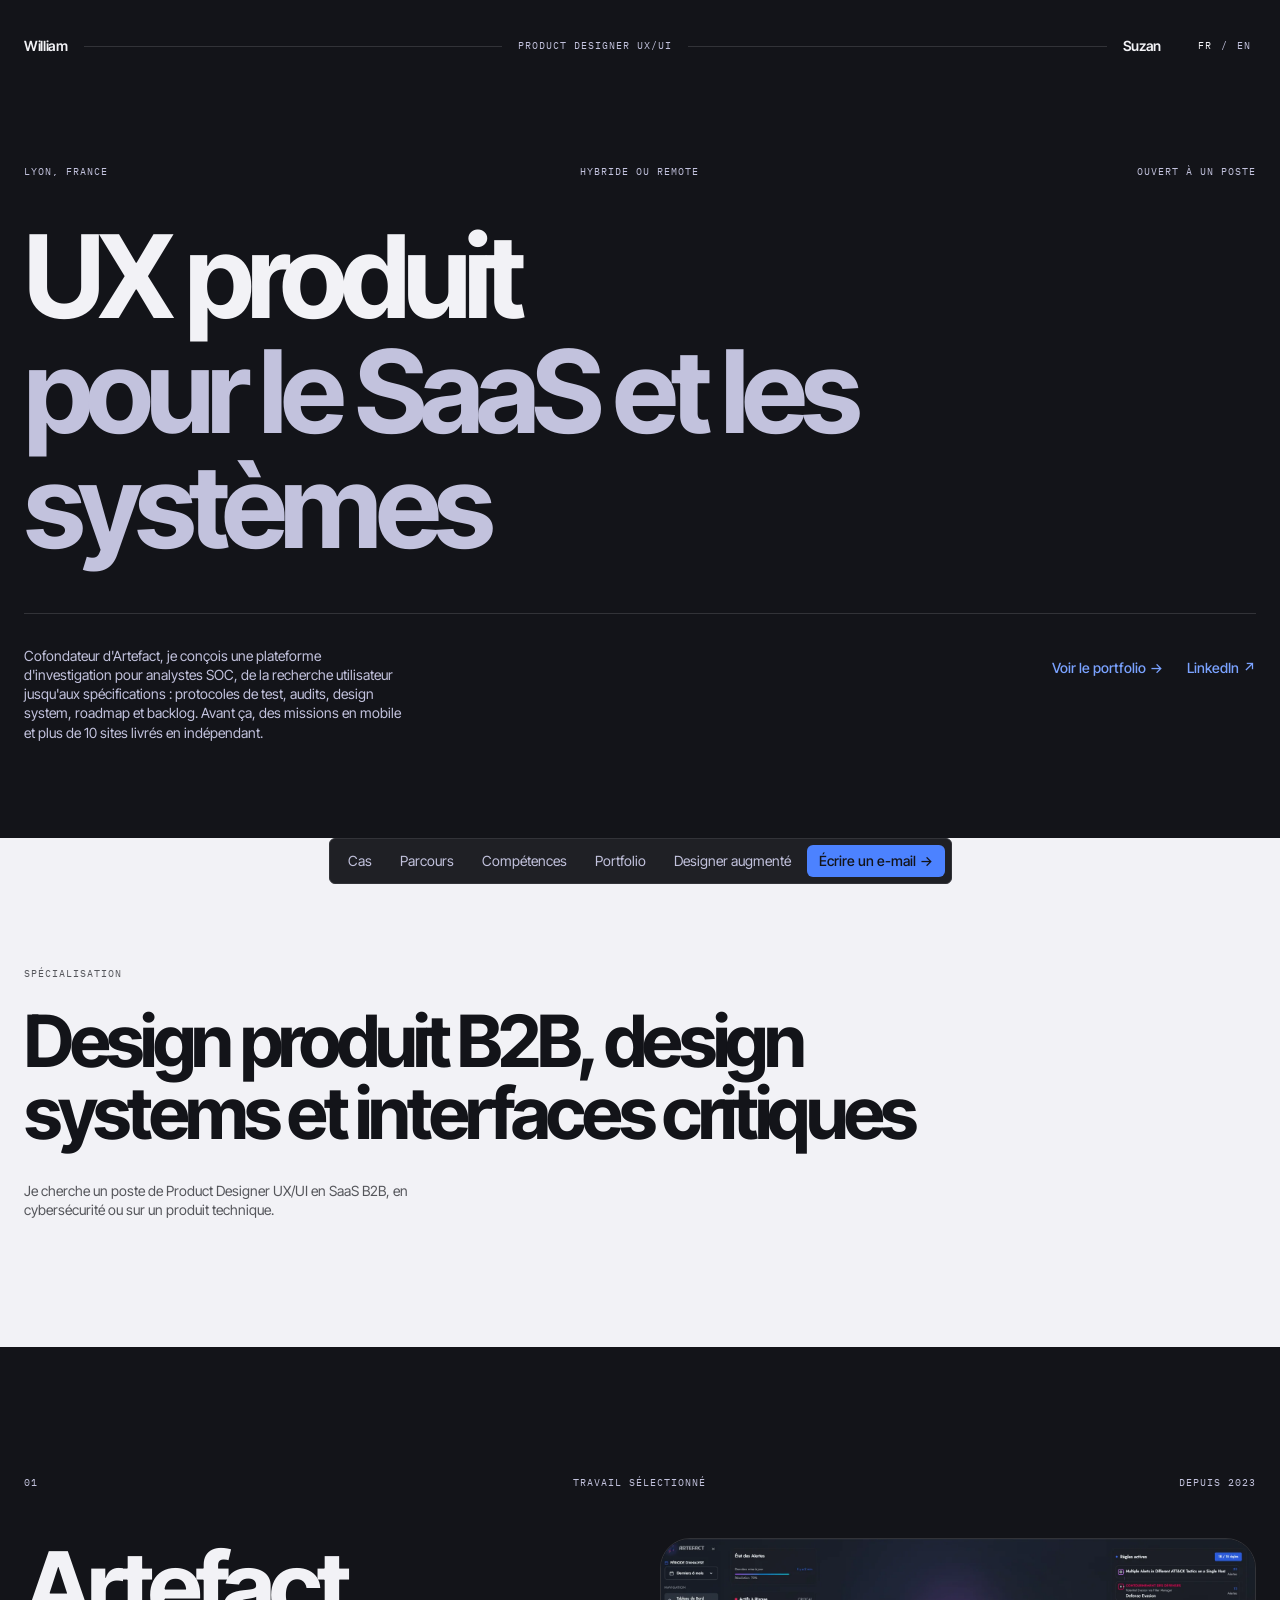
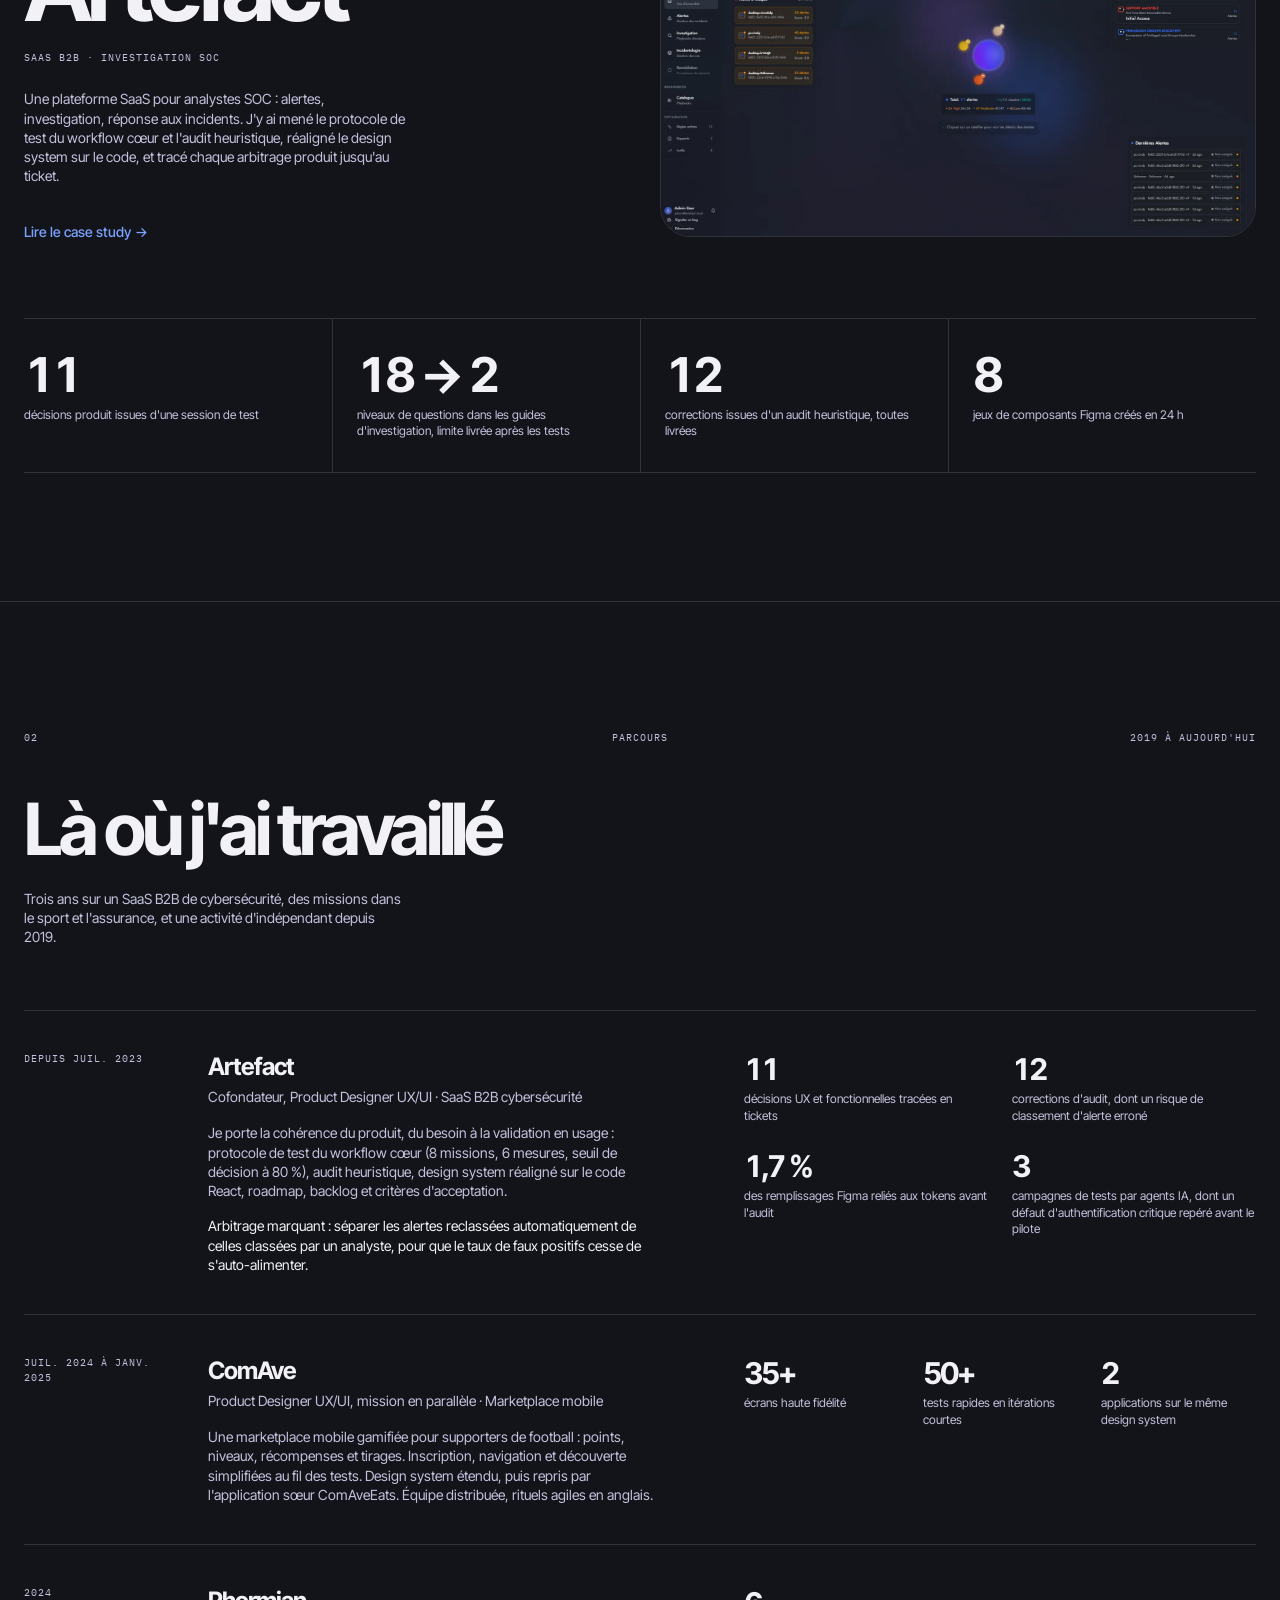
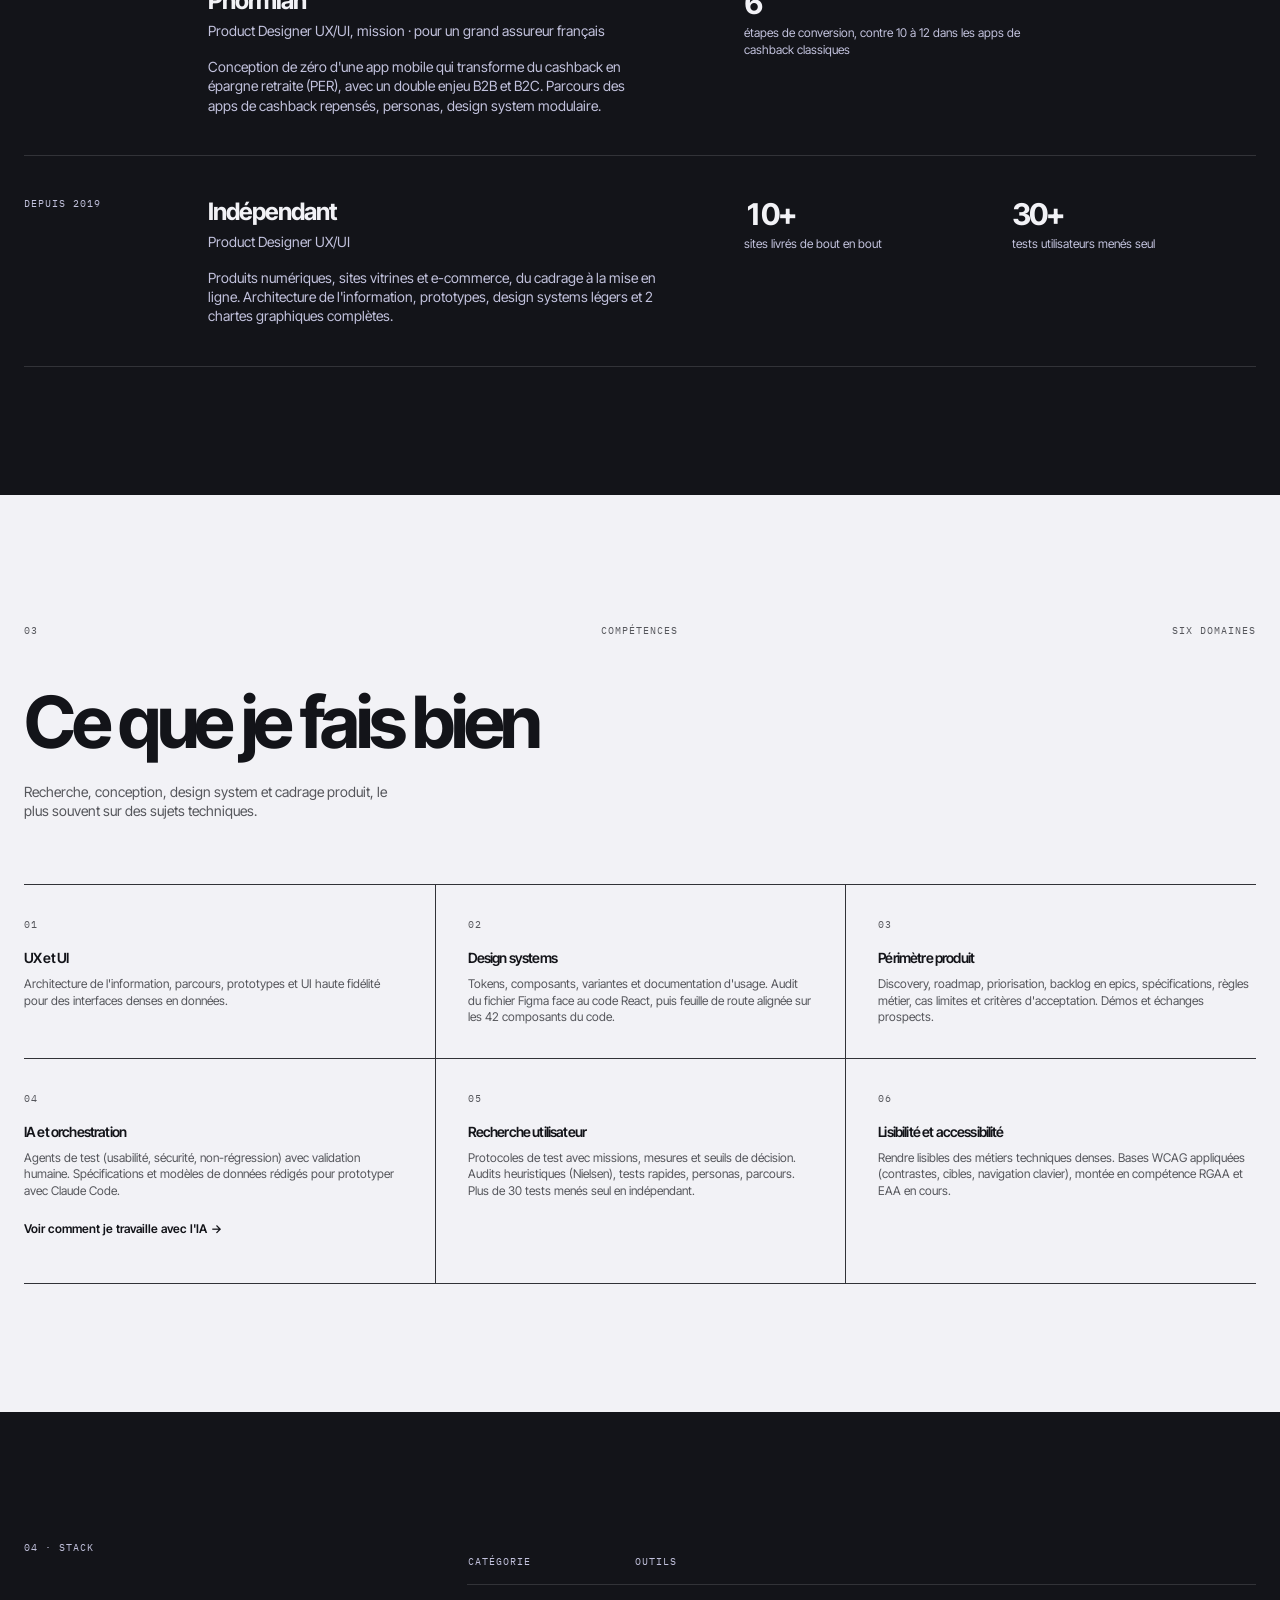
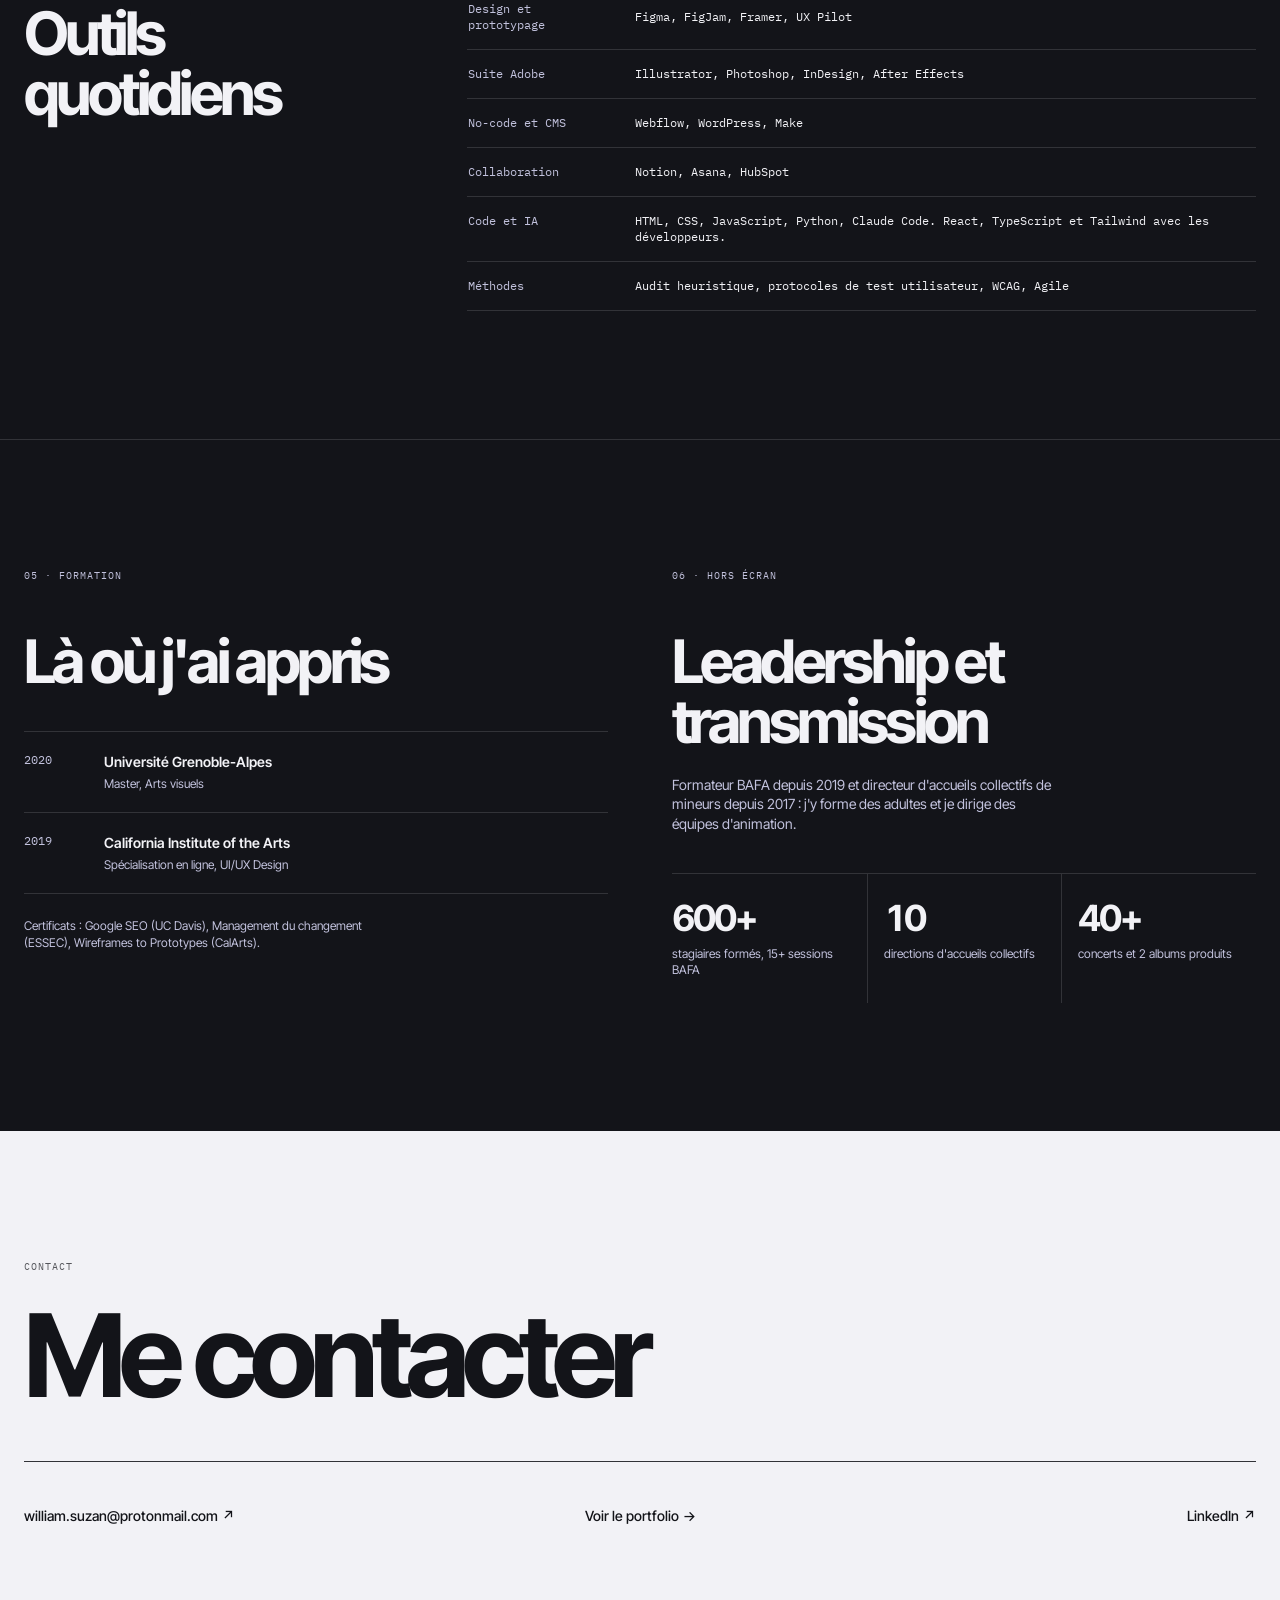
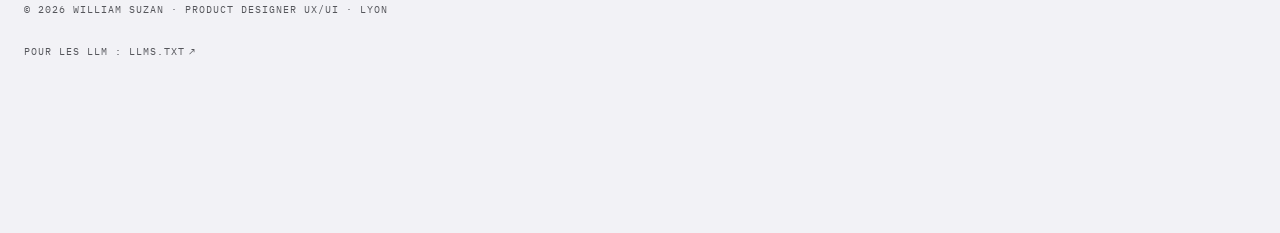
==== commit 25cfd02c: "Merge branch 'main' into refonte-room-and-pillar" ====
--- a/index.html
+++ b/index.html
@@ -65,8 +65,7 @@
         &lt;span class=&quot;block text-muted&quot;&gt;and complex systems&lt;/span&gt;
       ">
         <span class="block">UX produit</span>
-        <span class="block">pour les SaaS</span>
-        <span class="block text-muted">et les systèmes complexes</span>
+        <span class="block text-muted">pour le SaaS et les systèmes</span>
       </h1>
       </div>
       <div class="mt-12 grid gap-8 border-t border-line pt-8 md:grid-cols-[1fr_auto]">
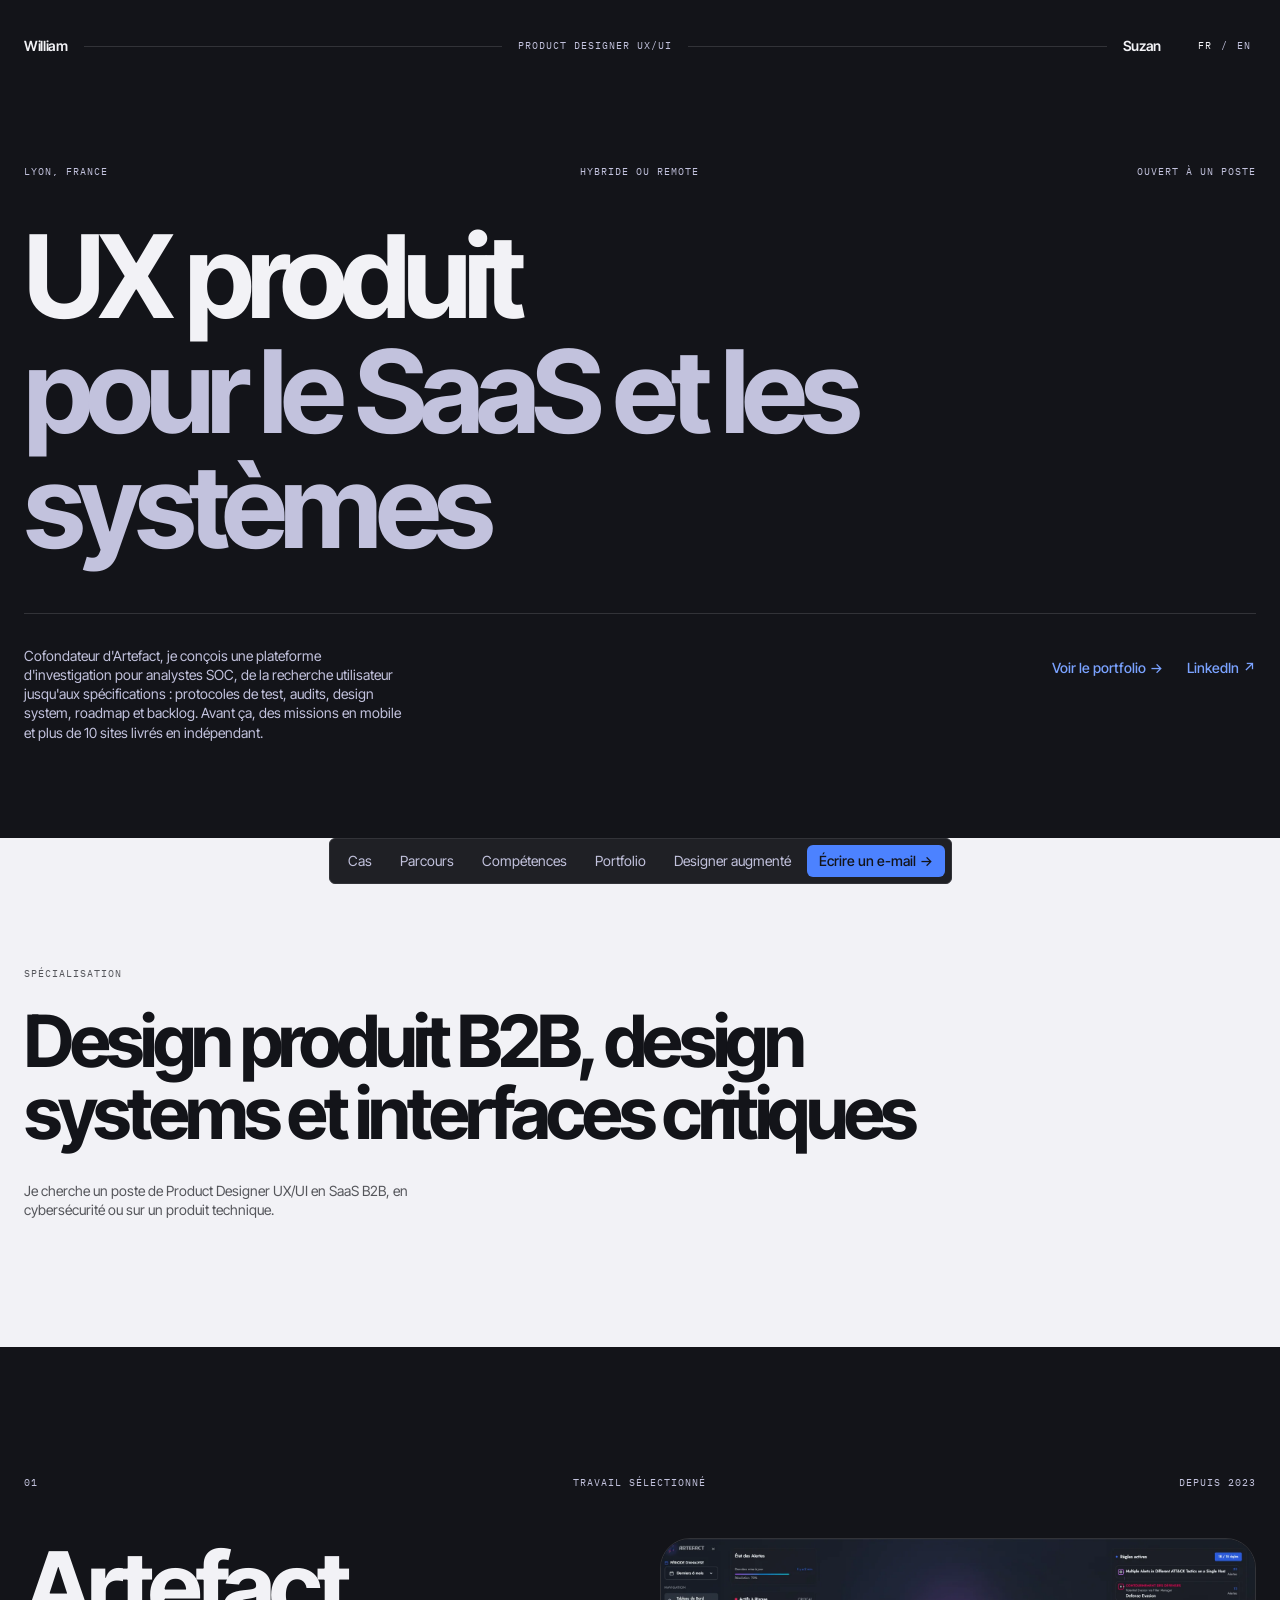
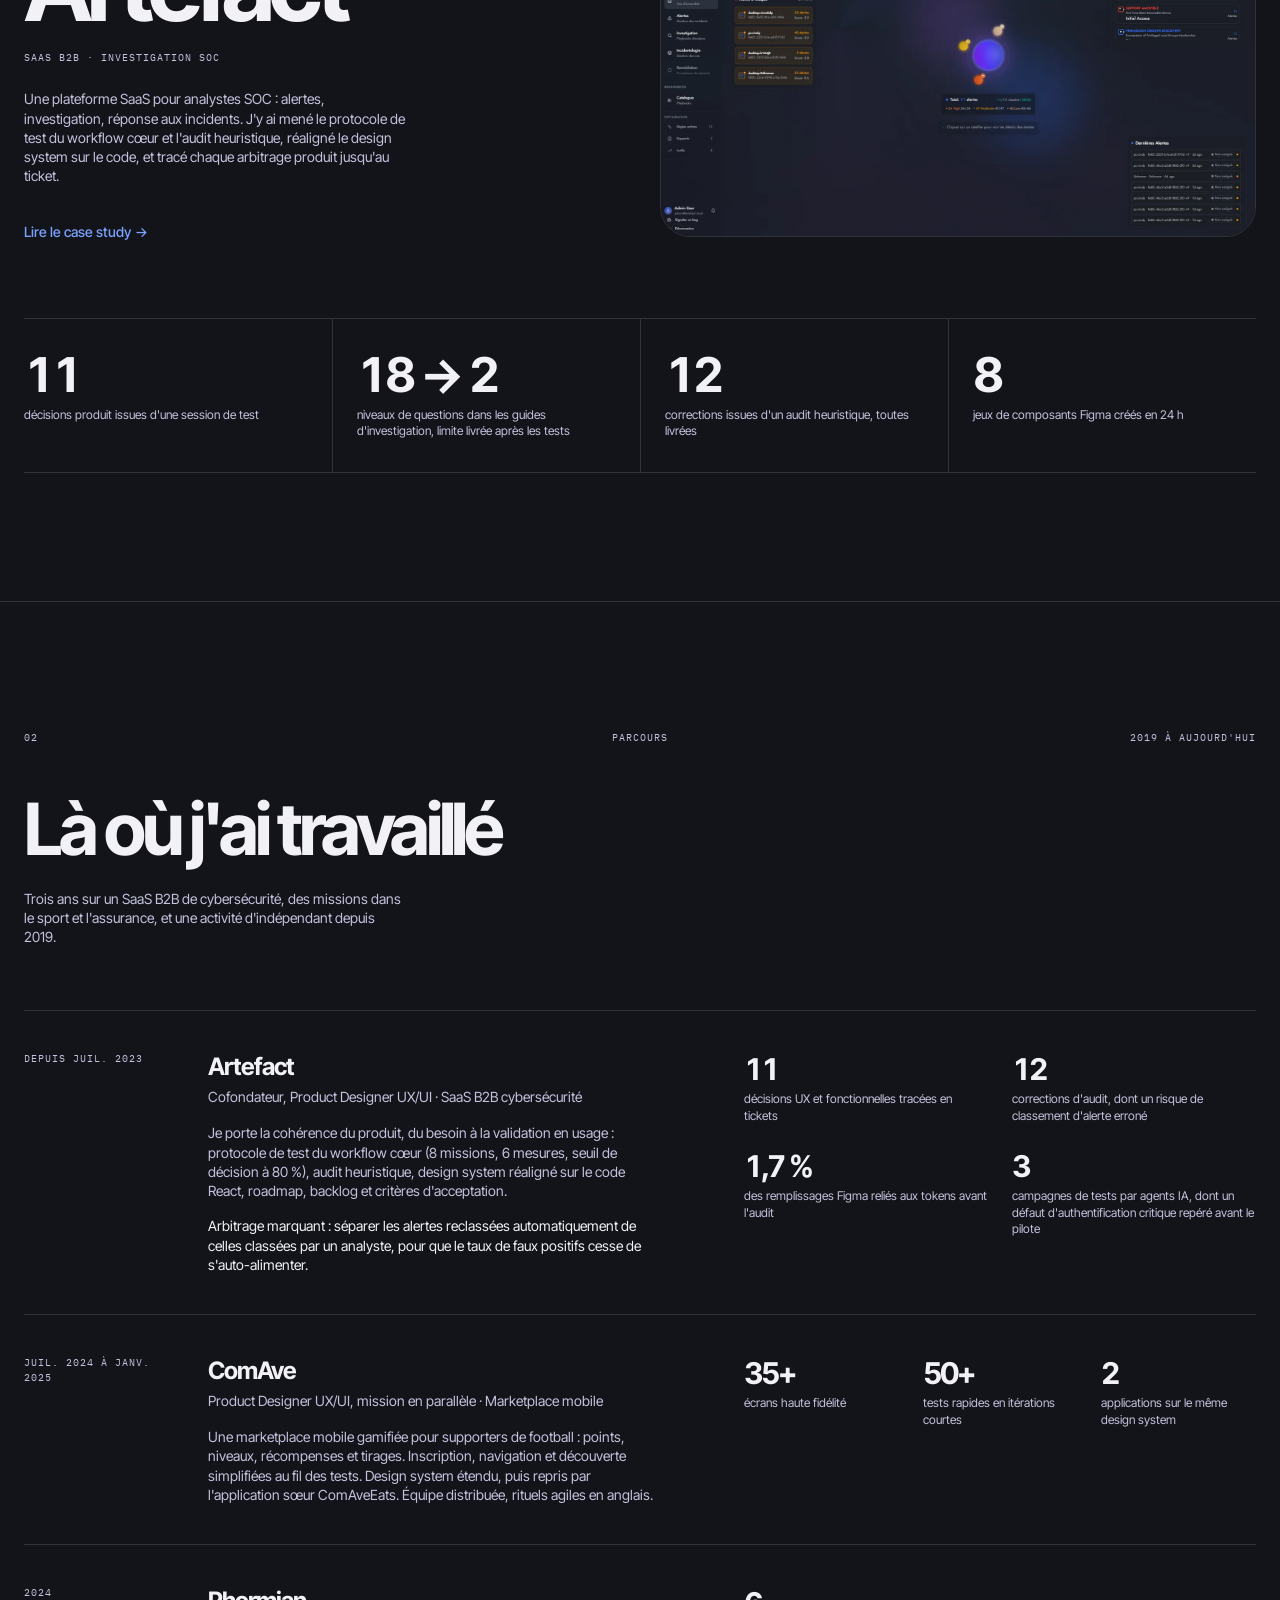
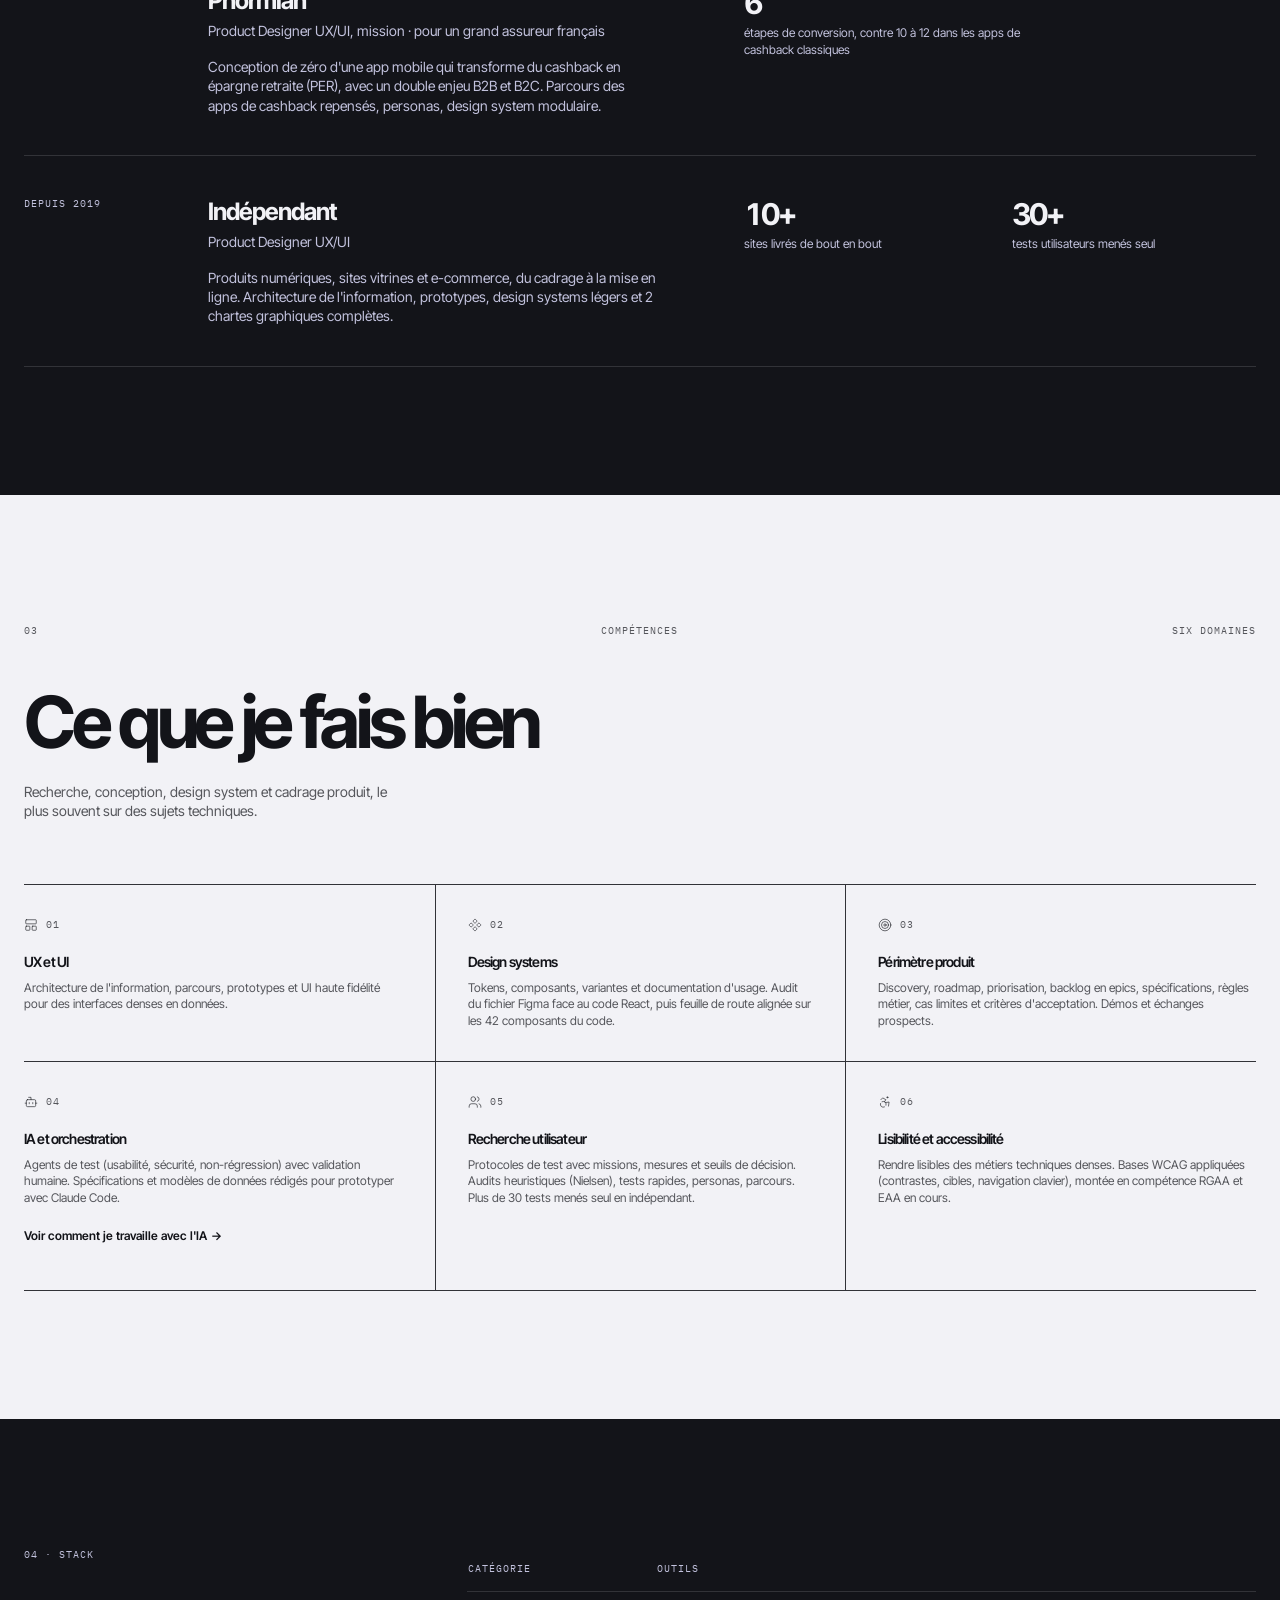
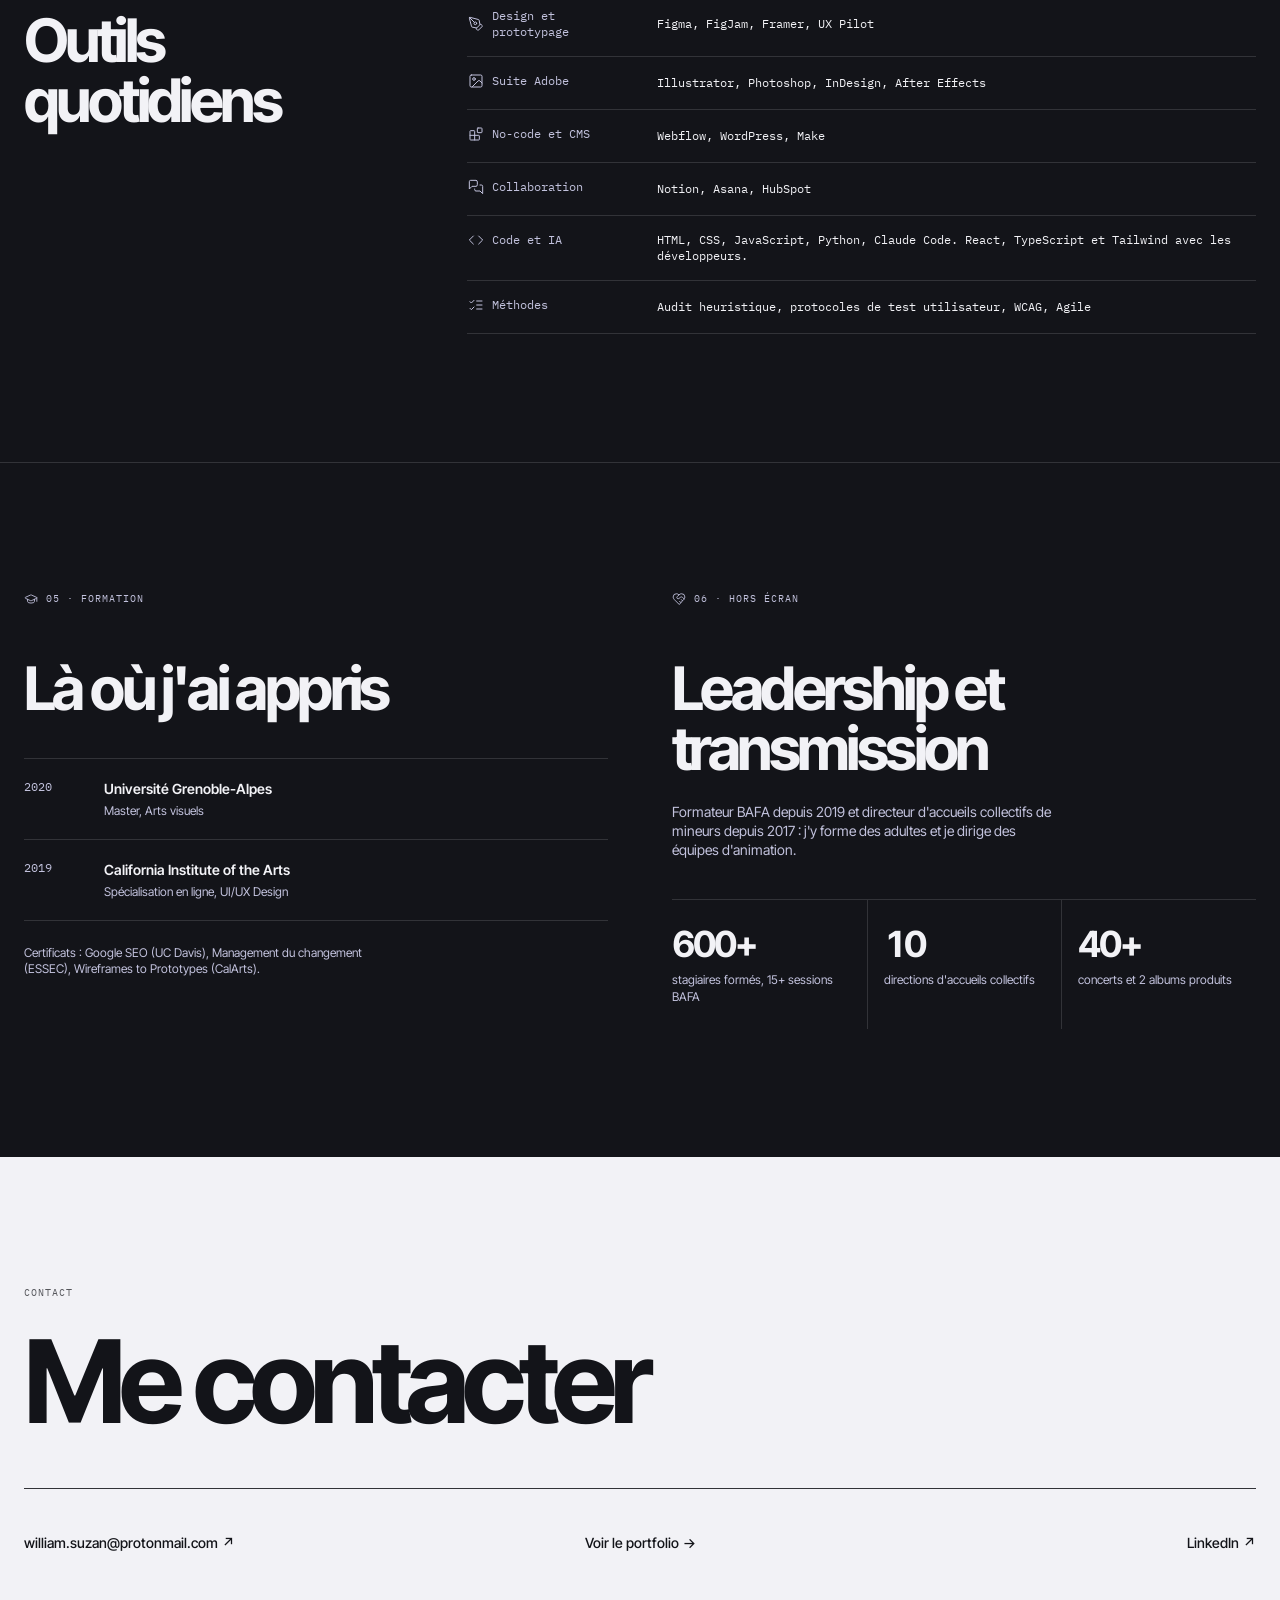
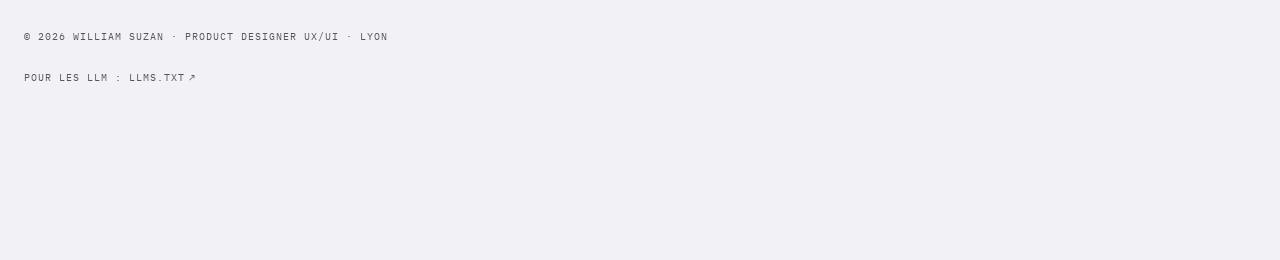
==== commit 796ccbbe: "Icônes Lucide en SVG inline, et titre du CV stable au changement de langue - 40 icônes Lucide 0.460." ====
--- a/index.html
+++ b/index.html
@@ -1,6 +1,5 @@
 <!DOCTYPE html>
-<html lang="fr">
-<head>
+<html lang="fr"><head>
 <meta charset="UTF-8">
 <meta name="viewport" content="width=device-width, initial-scale=1.0">
 <title>William Suzan · Product Designer UX/UI</title>
@@ -24,11 +23,11 @@
 <meta name="twitter:description" content="Product Designer UX/UI en SaaS B2B et cybersécurité : tests utilisateurs, audits, design systems et cadrage produit.">
 <meta name="twitter:image" content="https://wllmszn.github.io/assets/og-cover.jpg">
 
-<link rel="icon" href="data:image/svg+xml,<svg xmlns='http://www.w3.org/2000/svg' viewBox='0 0 100 100'><rect width='100' height='100' rx='22' fill='%23131419'/><text x='50' y='70' font-family='Georgia,serif' font-size='60' fill='%234C82FF' text-anchor='middle'>W</text></svg>">
+<link rel="icon" href="data:image/svg+xml,&lt;svg xmlns='http://www.w3.org/2000/svg' viewBox='0 0 100 100'&gt;&lt;rect width='100' height='100' rx='22' fill='%23131419'/&gt;&lt;text x='50' y='70' font-family='Georgia,serif' font-size='60' fill='%234C82FF' text-anchor='middle'&gt;W&lt;/text&gt;&lt;/svg&gt;">
 
 <link rel="preconnect" href="https://fonts.googleapis.com">
-<link rel="preconnect" href="https://fonts.gstatic.com" crossorigin>
-<link href="https://fonts.googleapis.com/css2?family=Inter+Tight:wght@400;500;600;700&family=IBM+Plex+Mono:wght@400;500&display=swap" rel="stylesheet">
+<link rel="preconnect" href="https://fonts.gstatic.com" crossorigin="">
+<link href="https://fonts.googleapis.com/css2?family=Inter+Tight:wght@400;500;600;700&amp;family=IBM+Plex+Mono:wght@400;500&amp;display=swap" rel="stylesheet">
 <link rel="stylesheet" href="assets/site.css">
 </head>
 <body class="min-h-screen bg-base text-ink font-body antialiased" data-title-fr="William Suzan · Product Designer UX/UI" data-title-en="William Suzan · UX/UI Product Designer">
@@ -55,15 +54,9 @@
       </div>
       <div class="relative">
       
-      <h1 class="relative font-display text-5xl font-bold leading-none tracking-[-0.06em] sm:text-7xl md:text-[9vw]" data-fr="
-        &lt;span class=&quot;block&quot;&gt;UX produit&lt;/span&gt;
-        &lt;span class=&quot;block&quot;&gt;pour les SaaS&lt;/span&gt;
-        &lt;span class=&quot;block text-muted&quot;&gt;et les systèmes complexes&lt;/span&gt;
-      " data-en="
-        &lt;span class=&quot;block&quot;&gt;Product UX&lt;/span&gt;
-        &lt;span class=&quot;block&quot;&gt;for SaaS&lt;/span&gt;
-        &lt;span class=&quot;block text-muted&quot;&gt;and complex systems&lt;/span&gt;
-      ">
+      <h1 class="relative font-display text-5xl font-bold leading-none tracking-[-0.06em] sm:text-7xl md:text-[9vw]" data-fr="&lt;span class=&quot;block&quot;&gt;UX produit&lt;/span&gt;
+        &lt;span class=&quot;block text-muted&quot;&gt;pour le SaaS et les systèmes&lt;/span&gt;" data-en="&lt;span class=&quot;block&quot;&gt;Product UX&lt;/span&gt;
+        &lt;span class=&quot;block text-muted&quot;&gt;for SaaS and systems&lt;/span&gt;">
         <span class="block">UX produit</span>
         <span class="block text-muted">pour le SaaS et les systèmes</span>
       </h1>
@@ -181,12 +174,12 @@
       <h2 id="competences-titre" class="font-display text-4xl font-bold leading-none tracking-[-0.06em] md:text-7xl" data-fr="Ce que je fais bien" data-en="What I do well">Ce que je fais bien</h2>
       <p class="mt-6 max-w-sm text-sm leading-snug text-inverse/70" data-fr="Recherche, conception, design system et cadrage produit, le plus souvent sur des sujets techniques." data-en="Research, design, design systems and product scoping, most often on technical subjects.">Recherche, conception, design system et cadrage produit, le plus souvent sur des sujets techniques.</p>
       <ul class="mt-16 grid border-t border-line md:grid-cols-3">
-        <li class="border-b border-line py-8 md:pr-8"><p class="font-mono text-[10px] uppercase tracking-widest text-inverse/70">01</p><h3 class="mt-4 text-sm font-semibold" data-fr="UX et UI" data-en="UX and UI">UX et UI</h3><p class="mt-2 text-xs leading-snug text-inverse/70" data-fr="Architecture de l'information, parcours, prototypes et UI haute fidélité pour des interfaces denses en données." data-en="Information architecture, journeys, prototypes and high-fidelity UI for data-dense interfaces.">Architecture de l'information, parcours, prototypes et UI haute fidélité pour des interfaces denses en données.</p></li>
-        <li class="border-b border-line py-8 md:border-l md:px-8"><p class="font-mono text-[10px] uppercase tracking-widest text-inverse/70">02</p><h3 class="mt-4 text-sm font-semibold" data-fr="Design systems" data-en="Design systems">Design systems</h3><p class="mt-2 text-xs leading-snug text-inverse/70" data-fr="Tokens, composants, variantes et documentation d'usage. Audit du fichier Figma face au code React, puis feuille de route alignée sur les 42 composants du code." data-en="Tokens, components, variants and usage documentation. Audit of the Figma file against the React code, then a roadmap aligned with the code's 42 components.">Tokens, composants, variantes et documentation d'usage. Audit du fichier Figma face au code React, puis feuille de route alignée sur les 42 composants du code.</p></li>
-        <li class="border-b border-line py-8 md:border-l md:pl-8"><p class="font-mono text-[10px] uppercase tracking-widest text-inverse/70">03</p><h3 class="mt-4 text-sm font-semibold" data-fr="Périmètre produit" data-en="Product scope">Périmètre produit</h3><p class="mt-2 text-xs leading-snug text-inverse/70" data-fr="Discovery, roadmap, priorisation, backlog en epics, spécifications, règles métier, cas limites et critères d'acceptation. Démos et échanges prospects." data-en="Discovery, roadmap, prioritisation, epic backlog, specifications, business rules, edge cases and acceptance criteria. Demos and prospect conversations.">Discovery, roadmap, priorisation, backlog en epics, spécifications, règles métier, cas limites et critères d'acceptation. Démos et échanges prospects.</p></li>
-        <li class="border-b border-line py-8 md:pr-8"><p class="font-mono text-[10px] uppercase tracking-widest text-inverse/70">04</p><h3 class="mt-4 text-sm font-semibold" data-fr="IA et orchestration" data-en="AI &amp; orchestration">IA et orchestration</h3><p class="mt-2 text-xs leading-snug text-inverse/70" data-fr="Agents de test (usabilité, sécurité, non-régression) avec validation humaine. Spécifications et modèles de données rédigés pour prototyper avec Claude Code." data-en="Test agents (usability, security, regression) with human sign-off. Specifications and data models written to prototype with Claude Code.">Agents de test (usabilité, sécurité, non-régression) avec validation humaine. Spécifications et modèles de données rédigés pour prototyper avec Claude Code.</p><a href="designer-augmente.html" class="mt-2 inline-flex min-h-11 items-center gap-1 rounded-ui text-xs font-semibold focus-visible:outline-none focus-visible:ring-2 focus-visible:ring-inverse" data-fr="Voir comment je travaille avec l'IA &lt;span aria-hidden=&quot;true&quot;&gt;→&lt;/span&gt;" data-en="See how I work with AI &lt;span aria-hidden=&quot;true&quot;&gt;→&lt;/span&gt;">Voir comment je travaille avec l'IA <span aria-hidden="true">→</span></a></li>
-        <li class="border-b border-line py-8 md:border-l md:px-8"><p class="font-mono text-[10px] uppercase tracking-widest text-inverse/70">05</p><h3 class="mt-4 text-sm font-semibold" data-fr="Recherche utilisateur" data-en="User Research">Recherche utilisateur</h3><p class="mt-2 text-xs leading-snug text-inverse/70" data-fr="Protocoles de test avec missions, mesures et seuils de décision. Audits heuristiques (Nielsen), tests rapides, personas, parcours. Plus de 30 tests menés seul en indépendant." data-en="Test protocols with tasks, measures and decision thresholds. Heuristic audits (Nielsen), quick tests, personas, journeys. 30+ tests run solo as an independent.">Protocoles de test avec missions, mesures et seuils de décision. Audits heuristiques (Nielsen), tests rapides, personas, parcours. Plus de 30 tests menés seul en indépendant.</p></li>
-        <li class="border-b border-line py-8 md:border-l md:pl-8"><p class="font-mono text-[10px] uppercase tracking-widest text-inverse/70">06</p><h3 class="mt-4 text-sm font-semibold" data-fr="Lisibilité et accessibilité" data-en="Readability and accessibility">Lisibilité et accessibilité</h3><p class="mt-2 text-xs leading-snug text-inverse/70" data-fr="Rendre lisibles des métiers techniques denses. Bases WCAG appliquées (contrastes, cibles, navigation clavier), montée en compétence RGAA et EAA en cours." data-en="Making dense technical work readable. Applied WCAG basics (contrast, targets, keyboard navigation); currently building RGAA and EAA expertise.">Rendre lisibles des métiers techniques denses. Bases WCAG appliquées (contrastes, cibles, navigation clavier), montée en compétence RGAA et EAA en cours.</p></li>
+        <li class="border-b border-line py-8 md:pr-8"><p class="font-mono text-[10px] uppercase tracking-widest text-inverse/70"><span class="inline-flex items-center gap-2"><svg class="size-3.5 shrink-0" aria-hidden="true" focusable="false" xmlns="http://www.w3.org/2000/svg" viewBox="0 0 24 24" fill="none" stroke="currentColor" stroke-width="1.5" stroke-linecap="round" stroke-linejoin="round"> <rect width="18" height="7" x="3" y="3" rx="1"></rect> <rect width="7" height="7" x="3" y="14" rx="1"></rect> <rect width="7" height="7" x="14" y="14" rx="1"></rect> </svg><span>01</span></span></p><h3 class="mt-4 text-sm font-semibold" data-fr="UX et UI" data-en="UX and UI">UX et UI</h3><p class="mt-2 text-xs leading-snug text-inverse/70" data-fr="Architecture de l'information, parcours, prototypes et UI haute fidélité pour des interfaces denses en données." data-en="Information architecture, journeys, prototypes and high-fidelity UI for data-dense interfaces.">Architecture de l'information, parcours, prototypes et UI haute fidélité pour des interfaces denses en données.</p></li>
+        <li class="border-b border-line py-8 md:border-l md:px-8"><p class="font-mono text-[10px] uppercase tracking-widest text-inverse/70"><span class="inline-flex items-center gap-2"><svg class="size-3.5 shrink-0" aria-hidden="true" focusable="false" xmlns="http://www.w3.org/2000/svg" viewBox="0 0 24 24" fill="none" stroke="currentColor" stroke-width="1.5" stroke-linecap="round" stroke-linejoin="round"> <path d="M15.536 11.293a1 1 0 0 0 0 1.414l2.376 2.377a1 1 0 0 0 1.414 0l2.377-2.377a1 1 0 0 0 0-1.414l-2.377-2.377a1 1 0 0 0-1.414 0z"></path> <path d="M2.297 11.293a1 1 0 0 0 0 1.414l2.377 2.377a1 1 0 0 0 1.414 0l2.377-2.377a1 1 0 0 0 0-1.414L6.088 8.916a1 1 0 0 0-1.414 0z"></path> <path d="M8.916 17.912a1 1 0 0 0 0 1.415l2.377 2.376a1 1 0 0 0 1.414 0l2.377-2.376a1 1 0 0 0 0-1.415l-2.377-2.376a1 1 0 0 0-1.414 0z"></path> <path d="M8.916 4.674a1 1 0 0 0 0 1.414l2.377 2.376a1 1 0 0 0 1.414 0l2.377-2.376a1 1 0 0 0 0-1.414l-2.377-2.377a1 1 0 0 0-1.414 0z"></path> </svg><span>02</span></span></p><h3 class="mt-4 text-sm font-semibold" data-fr="Design systems" data-en="Design systems">Design systems</h3><p class="mt-2 text-xs leading-snug text-inverse/70" data-fr="Tokens, composants, variantes et documentation d'usage. Audit du fichier Figma face au code React, puis feuille de route alignée sur les 42 composants du code." data-en="Tokens, components, variants and usage documentation. Audit of the Figma file against the React code, then a roadmap aligned with the code's 42 components.">Tokens, composants, variantes et documentation d'usage. Audit du fichier Figma face au code React, puis feuille de route alignée sur les 42 composants du code.</p></li>
+        <li class="border-b border-line py-8 md:border-l md:pl-8"><p class="font-mono text-[10px] uppercase tracking-widest text-inverse/70"><span class="inline-flex items-center gap-2"><svg class="size-3.5 shrink-0" aria-hidden="true" focusable="false" xmlns="http://www.w3.org/2000/svg" viewBox="0 0 24 24" fill="none" stroke="currentColor" stroke-width="1.5" stroke-linecap="round" stroke-linejoin="round"> <circle cx="12" cy="12" r="10"></circle> <circle cx="12" cy="12" r="6"></circle> <circle cx="12" cy="12" r="2"></circle> </svg><span>03</span></span></p><h3 class="mt-4 text-sm font-semibold" data-fr="Périmètre produit" data-en="Product scope">Périmètre produit</h3><p class="mt-2 text-xs leading-snug text-inverse/70" data-fr="Discovery, roadmap, priorisation, backlog en epics, spécifications, règles métier, cas limites et critères d'acceptation. Démos et échanges prospects." data-en="Discovery, roadmap, prioritisation, epic backlog, specifications, business rules, edge cases and acceptance criteria. Demos and prospect conversations.">Discovery, roadmap, priorisation, backlog en epics, spécifications, règles métier, cas limites et critères d'acceptation. Démos et échanges prospects.</p></li>
+        <li class="border-b border-line py-8 md:pr-8"><p class="font-mono text-[10px] uppercase tracking-widest text-inverse/70"><span class="inline-flex items-center gap-2"><svg class="size-3.5 shrink-0" aria-hidden="true" focusable="false" xmlns="http://www.w3.org/2000/svg" viewBox="0 0 24 24" fill="none" stroke="currentColor" stroke-width="1.5" stroke-linecap="round" stroke-linejoin="round"> <path d="M12 8V4H8"></path> <rect width="16" height="12" x="4" y="8" rx="2"></rect> <path d="M2 14h2"></path> <path d="M20 14h2"></path> <path d="M15 13v2"></path> <path d="M9 13v2"></path> </svg><span>04</span></span></p><h3 class="mt-4 text-sm font-semibold" data-fr="IA et orchestration" data-en="AI &amp; orchestration">IA et orchestration</h3><p class="mt-2 text-xs leading-snug text-inverse/70" data-fr="Agents de test (usabilité, sécurité, non-régression) avec validation humaine. Spécifications et modèles de données rédigés pour prototyper avec Claude Code." data-en="Test agents (usability, security, regression) with human sign-off. Specifications and data models written to prototype with Claude Code.">Agents de test (usabilité, sécurité, non-régression) avec validation humaine. Spécifications et modèles de données rédigés pour prototyper avec Claude Code.</p><a href="designer-augmente.html" class="mt-2 inline-flex min-h-11 items-center gap-1 rounded-ui text-xs font-semibold focus-visible:outline-none focus-visible:ring-2 focus-visible:ring-inverse" data-fr="Voir comment je travaille avec l'IA &lt;span aria-hidden=&quot;true&quot;&gt;→&lt;/span&gt;" data-en="See how I work with AI &lt;span aria-hidden=&quot;true&quot;&gt;→&lt;/span&gt;">Voir comment je travaille avec l'IA <span aria-hidden="true">→</span></a></li>
+        <li class="border-b border-line py-8 md:border-l md:px-8"><p class="font-mono text-[10px] uppercase tracking-widest text-inverse/70"><span class="inline-flex items-center gap-2"><svg class="size-3.5 shrink-0" aria-hidden="true" focusable="false" xmlns="http://www.w3.org/2000/svg" viewBox="0 0 24 24" fill="none" stroke="currentColor" stroke-width="1.5" stroke-linecap="round" stroke-linejoin="round"> <path d="M16 21v-2a4 4 0 0 0-4-4H6a4 4 0 0 0-4 4v2"></path> <circle cx="9" cy="7" r="4"></circle> <path d="M22 21v-2a4 4 0 0 0-3-3.87"></path> <path d="M16 3.13a4 4 0 0 1 0 7.75"></path> </svg><span>05</span></span></p><h3 class="mt-4 text-sm font-semibold" data-fr="Recherche utilisateur" data-en="User Research">Recherche utilisateur</h3><p class="mt-2 text-xs leading-snug text-inverse/70" data-fr="Protocoles de test avec missions, mesures et seuils de décision. Audits heuristiques (Nielsen), tests rapides, personas, parcours. Plus de 30 tests menés seul en indépendant." data-en="Test protocols with tasks, measures and decision thresholds. Heuristic audits (Nielsen), quick tests, personas, journeys. 30+ tests run solo as an independent.">Protocoles de test avec missions, mesures et seuils de décision. Audits heuristiques (Nielsen), tests rapides, personas, parcours. Plus de 30 tests menés seul en indépendant.</p></li>
+        <li class="border-b border-line py-8 md:border-l md:pl-8"><p class="font-mono text-[10px] uppercase tracking-widest text-inverse/70"><span class="inline-flex items-center gap-2"><svg class="size-3.5 shrink-0" aria-hidden="true" focusable="false" xmlns="http://www.w3.org/2000/svg" viewBox="0 0 24 24" fill="none" stroke="currentColor" stroke-width="1.5" stroke-linecap="round" stroke-linejoin="round"> <circle cx="16" cy="4" r="1"></circle> <path d="m18 19 1-7-6 1"></path> <path d="m5 8 3-3 5.5 3-2.36 3.5"></path> <path d="M4.24 14.5a5 5 0 0 0 6.88 6"></path> <path d="M13.76 17.5a5 5 0 0 0-6.88-6"></path> </svg><span>06</span></span></p><h3 class="mt-4 text-sm font-semibold" data-fr="Lisibilité et accessibilité" data-en="Readability and accessibility">Lisibilité et accessibilité</h3><p class="mt-2 text-xs leading-snug text-inverse/70" data-fr="Rendre lisibles des métiers techniques denses. Bases WCAG appliquées (contrastes, cibles, navigation clavier), montée en compétence RGAA et EAA en cours." data-en="Making dense technical work readable. Applied WCAG basics (contrast, targets, keyboard navigation); currently building RGAA and EAA expertise.">Rendre lisibles des métiers techniques denses. Bases WCAG appliquées (contrastes, cibles, navigation clavier), montée en compétence RGAA et EAA en cours.</p></li>
       </ul>
     </div>
   </section>
@@ -201,12 +194,12 @@
         <caption class="sr-only" data-fr="Outils par catégorie" data-en="Tools by category">Outils par catégorie</caption>
         <thead><tr class="border-b border-line font-mono text-[10px] uppercase tracking-widest text-muted"><th scope="col" class="py-3 pr-6 font-normal" data-fr="Catégorie" data-en="Category">Catégorie</th><th scope="col" class="py-3 font-normal" data-fr="Outils" data-en="Tools">Outils</th></tr></thead>
         <tbody class="font-mono text-xs">
-          <tr class="border-b border-line"><th scope="row" class="py-4 pr-6 align-top font-normal text-muted" data-fr="Design et prototypage" data-en="Design and prototyping">Design et prototypage</th><td class="py-4" data-fr="Figma, FigJam, Framer, UX Pilot" data-en="Figma, FigJam, Framer, UX Pilot">Figma, FigJam, Framer, UX Pilot</td></tr>
-          <tr class="border-b border-line"><th scope="row" class="py-4 pr-6 align-top font-normal text-muted" data-fr="Suite Adobe" data-en="Adobe Suite">Suite Adobe</th><td class="py-4" data-fr="Illustrator, Photoshop, InDesign, After Effects" data-en="Illustrator, Photoshop, InDesign, After Effects">Illustrator, Photoshop, InDesign, After Effects</td></tr>
-          <tr class="border-b border-line"><th scope="row" class="py-4 pr-6 align-top font-normal text-muted" data-fr="No-code et CMS" data-en="No-code and CMS">No-code et CMS</th><td class="py-4" data-fr="Webflow, WordPress, Make" data-en="Webflow, WordPress, Make">Webflow, WordPress, Make</td></tr>
-          <tr class="border-b border-line"><th scope="row" class="py-4 pr-6 align-top font-normal text-muted" data-fr="Collaboration" data-en="Collaboration">Collaboration</th><td class="py-4" data-fr="Notion, Asana, HubSpot" data-en="Notion, Asana, HubSpot">Notion, Asana, HubSpot</td></tr>
-          <tr class="border-b border-line"><th scope="row" class="py-4 pr-6 align-top font-normal text-muted" data-fr="Code et IA" data-en="Code and AI">Code et IA</th><td class="py-4" data-fr="HTML, CSS, JavaScript, Python, Claude Code. React, TypeScript et Tailwind avec les développeurs." data-en="HTML, CSS, JavaScript, Python, Claude Code. React, TypeScript and Tailwind alongside developers.">HTML, CSS, JavaScript, Python, Claude Code. React, TypeScript et Tailwind avec les développeurs.</td></tr>
-          <tr class="border-b border-line"><th scope="row" class="py-4 pr-6 align-top font-normal text-muted" data-fr="Méthodes" data-en="Methods">Méthodes</th><td class="py-4" data-fr="Audit heuristique, protocoles de test utilisateur, WCAG, Agile" data-en="Heuristic audit, user test protocols, WCAG, Agile">Audit heuristique, protocoles de test utilisateur, WCAG, Agile</td></tr>
+          <tr class="border-b border-line"><th scope="row" class="py-4 pr-6 align-top font-normal text-muted"><span class="inline-flex items-center gap-2"><svg class="size-4 shrink-0" aria-hidden="true" focusable="false" xmlns="http://www.w3.org/2000/svg" viewBox="0 0 24 24" fill="none" stroke="currentColor" stroke-width="1.5" stroke-linecap="round" stroke-linejoin="round"> <path d="M15.707 21.293a1 1 0 0 1-1.414 0l-1.586-1.586a1 1 0 0 1 0-1.414l5.586-5.586a1 1 0 0 1 1.414 0l1.586 1.586a1 1 0 0 1 0 1.414z"></path> <path d="m18 13-1.375-6.874a1 1 0 0 0-.746-.776L3.235 2.028a1 1 0 0 0-1.207 1.207L5.35 15.879a1 1 0 0 0 .776.746L13 18"></path> <path d="m2.3 2.3 7.286 7.286"></path> <circle cx="11" cy="11" r="2"></circle> </svg><span data-fr="Design et prototypage" data-en="Design and prototyping">Design et prototypage</span></span></th><td class="py-4" data-fr="Figma, FigJam, Framer, UX Pilot" data-en="Figma, FigJam, Framer, UX Pilot">Figma, FigJam, Framer, UX Pilot</td></tr>
+          <tr class="border-b border-line"><th scope="row" class="py-4 pr-6 align-top font-normal text-muted"><span class="inline-flex items-center gap-2"><svg class="size-4 shrink-0" aria-hidden="true" focusable="false" xmlns="http://www.w3.org/2000/svg" viewBox="0 0 24 24" fill="none" stroke="currentColor" stroke-width="1.5" stroke-linecap="round" stroke-linejoin="round"> <rect width="18" height="18" x="3" y="3" rx="2" ry="2"></rect> <circle cx="9" cy="9" r="2"></circle> <path d="m21 15-3.086-3.086a2 2 0 0 0-2.828 0L6 21"></path> </svg><span data-fr="Suite Adobe" data-en="Adobe Suite">Suite Adobe</span></span></th><td class="py-4" data-fr="Illustrator, Photoshop, InDesign, After Effects" data-en="Illustrator, Photoshop, InDesign, After Effects">Illustrator, Photoshop, InDesign, After Effects</td></tr>
+          <tr class="border-b border-line"><th scope="row" class="py-4 pr-6 align-top font-normal text-muted"><span class="inline-flex items-center gap-2"><svg class="size-4 shrink-0" aria-hidden="true" focusable="false" xmlns="http://www.w3.org/2000/svg" viewBox="0 0 24 24" fill="none" stroke="currentColor" stroke-width="1.5" stroke-linecap="round" stroke-linejoin="round"> <rect width="7" height="7" x="14" y="3" rx="1"></rect> <path d="M10 21V8a1 1 0 0 0-1-1H4a1 1 0 0 0-1 1v12a1 1 0 0 0 1 1h12a1 1 0 0 0 1-1v-5a1 1 0 0 0-1-1H3"></path> </svg><span data-fr="No-code et CMS" data-en="No-code and CMS">No-code et CMS</span></span></th><td class="py-4" data-fr="Webflow, WordPress, Make" data-en="Webflow, WordPress, Make">Webflow, WordPress, Make</td></tr>
+          <tr class="border-b border-line"><th scope="row" class="py-4 pr-6 align-top font-normal text-muted"><span class="inline-flex items-center gap-2"><svg class="size-4 shrink-0" aria-hidden="true" focusable="false" xmlns="http://www.w3.org/2000/svg" viewBox="0 0 24 24" fill="none" stroke="currentColor" stroke-width="1.5" stroke-linecap="round" stroke-linejoin="round"> <path d="M14 9a2 2 0 0 1-2 2H6l-4 4V4a2 2 0 0 1 2-2h8a2 2 0 0 1 2 2z"></path> <path d="M18 9h2a2 2 0 0 1 2 2v11l-4-4h-6a2 2 0 0 1-2-2v-1"></path> </svg><span data-fr="Collaboration" data-en="Collaboration">Collaboration</span></span></th><td class="py-4" data-fr="Notion, Asana, HubSpot" data-en="Notion, Asana, HubSpot">Notion, Asana, HubSpot</td></tr>
+          <tr class="border-b border-line"><th scope="row" class="py-4 pr-6 align-top font-normal text-muted"><span class="inline-flex items-center gap-2"><svg class="size-4 shrink-0" aria-hidden="true" focusable="false" xmlns="http://www.w3.org/2000/svg" viewBox="0 0 24 24" fill="none" stroke="currentColor" stroke-width="1.5" stroke-linecap="round" stroke-linejoin="round"> <polyline points="16 18 22 12 16 6"></polyline> <polyline points="8 6 2 12 8 18"></polyline> </svg><span data-fr="Code et IA" data-en="Code and AI">Code et IA</span></span></th><td class="py-4" data-fr="HTML, CSS, JavaScript, Python, Claude Code. React, TypeScript et Tailwind avec les développeurs." data-en="HTML, CSS, JavaScript, Python, Claude Code. React, TypeScript and Tailwind alongside developers.">HTML, CSS, JavaScript, Python, Claude Code. React, TypeScript et Tailwind avec les développeurs.</td></tr>
+          <tr class="border-b border-line"><th scope="row" class="py-4 pr-6 align-top font-normal text-muted"><span class="inline-flex items-center gap-2"><svg class="size-4 shrink-0" aria-hidden="true" focusable="false" xmlns="http://www.w3.org/2000/svg" viewBox="0 0 24 24" fill="none" stroke="currentColor" stroke-width="1.5" stroke-linecap="round" stroke-linejoin="round"> <path d="m3 17 2 2 4-4"></path> <path d="m3 7 2 2 4-4"></path> <path d="M13 6h8"></path> <path d="M13 12h8"></path> <path d="M13 18h8"></path> </svg><span data-fr="Méthodes" data-en="Methods">Méthodes</span></span></th><td class="py-4" data-fr="Audit heuristique, protocoles de test utilisateur, WCAG, Agile" data-en="Heuristic audit, user test protocols, WCAG, Agile">Audit heuristique, protocoles de test utilisateur, WCAG, Agile</td></tr>
         </tbody>
       </table>
     </div>
@@ -215,7 +208,7 @@
   <section id="formation" class="border-t border-line px-6 py-24 md:py-32" aria-labelledby="formation-titre">
     <div class="mx-auto grid max-w-7xl gap-16 md:grid-cols-2">
       <div>
-        <p class="mb-12 font-mono text-[10px] uppercase tracking-widest text-muted" data-fr="05 · Formation" data-en="05 · Education">05 · Formation</p>
+        <p class="mb-12 font-mono text-[10px] uppercase tracking-widest text-muted"><span class="inline-flex items-center gap-2"><svg class="size-3.5 shrink-0" aria-hidden="true" focusable="false" xmlns="http://www.w3.org/2000/svg" viewBox="0 0 24 24" fill="none" stroke="currentColor" stroke-width="1.5" stroke-linecap="round" stroke-linejoin="round"> <path d="M21.42 10.922a1 1 0 0 0-.019-1.838L12.83 5.18a2 2 0 0 0-1.66 0L2.6 9.08a1 1 0 0 0 0 1.832l8.57 3.908a2 2 0 0 0 1.66 0z"></path> <path d="M22 10v6"></path> <path d="M6 12.5V16a6 3 0 0 0 12 0v-3.5"></path> </svg><span data-fr="05 · Formation" data-en="05 · Education">05 · Formation</span></span></p>
         <h2 id="formation-titre" class="font-display text-4xl font-bold leading-none tracking-[-0.06em] md:text-6xl" data-fr="Là où j'ai appris" data-en="Where I learned">Là où j'ai appris</h2>
         <ul class="mt-10 border-t border-line">
           <li class="grid grid-cols-[4rem_1fr] gap-4 border-b border-line py-5"><p class="font-mono text-xs text-muted tabular-nums">2020</p><div><p class="text-sm font-semibold" data-fr="Université Grenoble-Alpes" data-en="Université Grenoble-Alpes">Université Grenoble-Alpes</p><p class="mt-1 text-xs text-muted" data-fr="Master, Arts visuels" data-en="Master's, Visual Arts">Master, Arts visuels</p></div></li>
@@ -224,7 +217,7 @@
         <p class="mt-6 max-w-sm text-xs leading-snug text-muted" data-fr="Certificats : Google SEO (UC Davis), Management du changement (ESSEC), Wireframes to Prototypes (CalArts)." data-en="Certificates: Google SEO (UC Davis), Change Management (ESSEC), Wireframes to Prototypes (CalArts).">Certificats : Google SEO (UC Davis), Management du changement (ESSEC), Wireframes to Prototypes (CalArts).</p>
       </div>
       <div>
-        <p class="mb-12 font-mono text-[10px] uppercase tracking-widest text-muted" data-fr="06 · Hors écran" data-en="06 · Off-screen">06 · Hors écran</p>
+        <p class="mb-12 font-mono text-[10px] uppercase tracking-widest text-muted"><span class="inline-flex items-center gap-2"><svg class="size-3.5 shrink-0" aria-hidden="true" focusable="false" xmlns="http://www.w3.org/2000/svg" viewBox="0 0 24 24" fill="none" stroke="currentColor" stroke-width="1.5" stroke-linecap="round" stroke-linejoin="round"> <path d="M19 14c1.49-1.46 3-3.21 3-5.5A5.5 5.5 0 0 0 16.5 3c-1.76 0-3 .5-4.5 2-1.5-1.5-2.74-2-4.5-2A5.5 5.5 0 0 0 2 8.5c0 2.3 1.5 4.05 3 5.5l7 7Z"></path> <path d="M12 5 9.04 7.96a2.17 2.17 0 0 0 0 3.08c.82.82 2.13.85 3 .07l2.07-1.9a2.82 2.82 0 0 1 3.79 0l2.96 2.66"></path> <path d="m18 15-2-2"></path> <path d="m15 18-2-2"></path> </svg><span data-fr="06 · Hors écran" data-en="06 · Off-screen">06 · Hors écran</span></span></p>
         <h2 class="font-display text-4xl font-bold leading-none tracking-[-0.06em] md:text-6xl" data-fr="Leadership et transmission" data-en="Leadership and teaching">Leadership et transmission</h2>
         <p class="mt-6 max-w-sm text-sm leading-snug text-muted" data-fr="Formateur BAFA depuis 2019 et directeur d'accueils collectifs de mineurs depuis 2017 : j'y forme des adultes et je dirige des équipes d'animation." data-en="BAFA trainer since 2019 and director of youth holiday centres since 2017: I train adults and lead activity teams.">Formateur BAFA depuis 2019 et directeur d'accueils collectifs de mineurs depuis 2017 : j'y forme des adultes et je dirige des équipes d'animation.</p>
         <dl class="mt-10 grid grid-cols-3 border-t border-line">
@@ -296,5 +289,6 @@
   } catch (e) {}
 })();
 </script>
-</body>
-</html>
+
+
+</body></html>
--- a/assets/site.css
+++ b/assets/site.css
@@ -1 +1 @@
-*,:after,:before{--tw-border-spacing-x:0;--tw-border-spacing-y:0;--tw-translate-x:0;--tw-translate-y:0;--tw-rotate:0;--tw-skew-x:0;--tw-skew-y:0;--tw-scale-x:1;--tw-scale-y:1;--tw-pan-x: ;--tw-pan-y: ;--tw-pinch-zoom: ;--tw-scroll-snap-strictness:proximity;--tw-gradient-from-position: ;--tw-gradient-via-position: ;--tw-gradient-to-position: ;--tw-ordinal: ;--tw-slashed-zero: ;--tw-numeric-figure: ;--tw-numeric-spacing: ;--tw-numeric-fraction: ;--tw-ring-inset: ;--tw-ring-offset-width:0px;--tw-ring-offset-color:#fff;--tw-ring-color:rgba(59,130,246,.5);--tw-ring-offset-shadow:0 0 #0000;--tw-ring-shadow:0 0 #0000;--tw-shadow:0 0 #0000;--tw-shadow-colored:0 0 #0000;--tw-blur: ;--tw-brightness: ;--tw-contrast: ;--tw-grayscale: ;--tw-hue-rotate: ;--tw-invert: ;--tw-saturate: ;--tw-sepia: ;--tw-drop-shadow: ;--tw-backdrop-blur: ;--tw-backdrop-brightness: ;--tw-backdrop-contrast: ;--tw-backdrop-grayscale: ;--tw-backdrop-hue-rotate: ;--tw-backdrop-invert: ;--tw-backdrop-opacity: ;--tw-backdrop-saturate: ;--tw-backdrop-sepia: ;--tw-contain-size: ;--tw-contain-layout: ;--tw-contain-paint: ;--tw-contain-style: }::backdrop{--tw-border-spacing-x:0;--tw-border-spacing-y:0;--tw-translate-x:0;--tw-translate-y:0;--tw-rotate:0;--tw-skew-x:0;--tw-skew-y:0;--tw-scale-x:1;--tw-scale-y:1;--tw-pan-x: ;--tw-pan-y: ;--tw-pinch-zoom: ;--tw-scroll-snap-strictness:proximity;--tw-gradient-from-position: ;--tw-gradient-via-position: ;--tw-gradient-to-position: ;--tw-ordinal: ;--tw-slashed-zero: ;--tw-numeric-figure: ;--tw-numeric-spacing: ;--tw-numeric-fraction: ;--tw-ring-inset: ;--tw-ring-offset-width:0px;--tw-ring-offset-color:#fff;--tw-ring-color:rgba(59,130,246,.5);--tw-ring-offset-shadow:0 0 #0000;--tw-ring-shadow:0 0 #0000;--tw-shadow:0 0 #0000;--tw-shadow-colored:0 0 #0000;--tw-blur: ;--tw-brightness: ;--tw-contrast: ;--tw-grayscale: ;--tw-hue-rotate: ;--tw-invert: ;--tw-saturate: ;--tw-sepia: ;--tw-drop-shadow: ;--tw-backdrop-blur: ;--tw-backdrop-brightness: ;--tw-backdrop-contrast: ;--tw-backdrop-grayscale: ;--tw-backdrop-hue-rotate: ;--tw-backdrop-invert: ;--tw-backdrop-opacity: ;--tw-backdrop-saturate: ;--tw-backdrop-sepia: ;--tw-contain-size: ;--tw-contain-layout: ;--tw-contain-paint: ;--tw-contain-style: }/*! tailwindcss v3.4.17 | MIT License | https://tailwindcss.com*/*,:after,:before{box-sizing:border-box;border:0 solid #e5e7eb}:after,:before{--tw-content:""}:host,html{line-height:1.5;-webkit-text-size-adjust:100%;-moz-tab-size:4;-o-tab-size:4;tab-size:4;font-family:ui-sans-serif,system-ui,sans-serif,Apple Color Emoji,Segoe UI Emoji,Segoe UI Symbol,Noto Color Emoji;font-feature-settings:normal;font-variation-settings:normal;-webkit-tap-highlight-color:transparent}body{margin:0;line-height:inherit}hr{height:0;color:inherit;border-top-width:1px}abbr:where([title]){-webkit-text-decoration:underline dotted;text-decoration:underline dotted}h1,h2,h3,h4,h5,h6{font-size:inherit;font-weight:inherit}a{color:inherit;text-decoration:inherit}b,strong{font-weight:bolder}code,kbd,pre,samp{font-family:IBM Plex Mono,ui-monospace,monospace;font-feature-settings:normal;font-variation-settings:normal;font-size:1em}small{font-size:80%}sub,sup{font-size:75%;line-height:0;position:relative;vertical-align:baseline}sub{bottom:-.25em}sup{top:-.5em}table{text-indent:0;border-color:inherit;border-collapse:collapse}button,input,optgroup,select,textarea{font-family:inherit;font-feature-settings:inherit;font-variation-settings:inherit;font-size:100%;font-weight:inherit;line-height:inherit;letter-spacing:inherit;color:inherit;margin:0;padding:0}button,select{text-transform:none}button,input:where([type=button]),input:where([type=reset]),input:where([type=submit]){-webkit-appearance:button;background-color:transparent;background-image:none}:-moz-focusring{outline:auto}:-moz-ui-invalid{box-shadow:none}progress{vertical-align:baseline}::-webkit-inner-spin-button,::-webkit-outer-spin-button{height:auto}[type=search]{-webkit-appearance:textfield;outline-offset:-2px}::-webkit-search-decoration{-webkit-appearance:none}::-webkit-file-upload-button{-webkit-appearance:button;font:inherit}summary{display:list-item}blockquote,dd,dl,figure,h1,h2,h3,h4,h5,h6,hr,p,pre{margin:0}fieldset{margin:0}fieldset,legend{padding:0}menu,ol,ul{list-style:none;margin:0;padding:0}dialog{padding:0}textarea{resize:vertical}input::-moz-placeholder,textarea::-moz-placeholder{opacity:1;color:#9ca3af}input::placeholder,textarea::placeholder{opacity:1;color:#9ca3af}[role=button],button{cursor:pointer}:disabled{cursor:default}audio,canvas,embed,iframe,img,object,svg,video{display:block;vertical-align:middle}img,video{max-width:100%;height:auto}[hidden]:where(:not([hidden=until-found])){display:none}:root{color-scheme:dark}h1,h2,h3{font-family:Inter Tight,ui-sans-serif,system-ui,sans-serif;font-weight:700;letter-spacing:-.06em;line-height:1.02}.sr-only{position:absolute;width:1px;height:1px;padding:0;margin:-1px;overflow:hidden;clip:rect(0,0,0,0);white-space:nowrap;border-width:0}.visible{visibility:visible}.invisible{visibility:hidden}.fixed{position:fixed}.relative{position:relative}.inset-x-0{left:0;right:0}.bottom-4{bottom:1rem}.z-40{z-index:40}.mx-auto{margin-left:auto;margin-right:auto}.mb-10{margin-bottom:2.5rem}.mb-12{margin-bottom:3rem}.mb-4{margin-bottom:1rem}.mb-6{margin-bottom:1.5rem}.mb-8{margin-bottom:2rem}.ml-2{margin-left:.5rem}.ml-4{margin-left:1rem}.mt-1{margin-top:.25rem}.mt-10{margin-top:2.5rem}.mt-12{margin-top:3rem}.mt-16{margin-top:4rem}.mt-2{margin-top:.5rem}.mt-3{margin-top:.75rem}.mt-4{margin-top:1rem}.mt-6{margin-top:1.5rem}.mt-8{margin-top:2rem}.block{display:block}.flex{display:flex}.inline-flex{display:inline-flex}.table{display:table}.grid{display:grid}.hidden{display:none}.h-auto{height:auto}.h-px{height:1px}.min-h-11{min-height:2.75rem}.min-h-screen{min-height:100vh}.w-full{width:100%}.min-w-6{min-width:1.5rem}.min-w-\[28rem\]{min-width:28rem}.min-w-\[36rem\]{min-width:36rem}.max-w-2xl{max-width:42rem}.max-w-3xl{max-width:48rem}.max-w-4xl{max-width:56rem}.max-w-5xl{max-width:64rem}.max-w-7xl{max-width:80rem}.max-w-md{max-width:28rem}.max-w-sm{max-width:24rem}.max-w-xs{max-width:20rem}.flex-1{flex:1 1 0%}.shrink-0{flex-shrink:0}.grid-cols-2{grid-template-columns:repeat(2,minmax(0,1fr))}.grid-cols-3{grid-template-columns:repeat(3,minmax(0,1fr))}.grid-cols-\[3rem_1fr_auto\]{grid-template-columns:3rem 1fr auto}.grid-cols-\[4rem_1fr\]{grid-template-columns:4rem 1fr}.grid-cols-\[6rem_1fr\]{grid-template-columns:6rem 1fr}.flex-wrap{flex-wrap:wrap}.items-start{align-items:flex-start}.items-center{align-items:center}.items-baseline{align-items:baseline}.justify-center{justify-content:center}.justify-between{justify-content:space-between}.gap-1{gap:.25rem}.gap-10{gap:2.5rem}.gap-12{gap:3rem}.gap-16{gap:4rem}.gap-2{gap:.5rem}.gap-3{gap:.75rem}.gap-4{gap:1rem}.gap-6{gap:1.5rem}.gap-8{gap:2rem}.gap-px{gap:1px}.gap-x-6{-moz-column-gap:1.5rem;column-gap:1.5rem}.gap-y-6{row-gap:1.5rem}.space-y-2>:not([hidden])~:not([hidden]){--tw-space-y-reverse:0;margin-top:calc(.5rem*(1 - var(--tw-space-y-reverse)));margin-bottom:calc(.5rem*var(--tw-space-y-reverse))}.space-y-3>:not([hidden])~:not([hidden]){--tw-space-y-reverse:0;margin-top:calc(.75rem*(1 - var(--tw-space-y-reverse)));margin-bottom:calc(.75rem*var(--tw-space-y-reverse))}.self-start{align-self:flex-start}.self-end{align-self:flex-end}.overflow-hidden{overflow:hidden}.overflow-x-auto{overflow-x:auto}.whitespace-nowrap{white-space:nowrap}.break-all{word-break:break-all}.rounded{border-radius:.25rem}.rounded-card{border-radius:30px}.rounded-ui{border-radius:6px}.border{border-width:1px}.border-y{border-top-width:1px}.border-b,.border-y{border-bottom-width:1px}.border-l{border-left-width:1px}.border-t{border-top-width:1px}.border-danger{--tw-border-opacity:1;border-color:rgb(239 114 112/var(--tw-border-opacity,1))}.border-line{--tw-border-opacity:1;border-color:rgb(50 51 56/var(--tw-border-opacity,1))}.bg-accent{--tw-bg-opacity:1;background-color:rgb(76 130 255/var(--tw-bg-opacity,1))}.bg-accent\/10{background-color:rgba(76,130,255,.1)}.bg-base{--tw-bg-opacity:1;background-color:rgb(19 20 25/var(--tw-bg-opacity,1))}.bg-danger\/15{background-color:hsla(1,80%,69%,.15)}.bg-line{--tw-bg-opacity:1;background-color:rgb(50 51 56/var(--tw-bg-opacity,1))}.bg-paper{--tw-bg-opacity:1;background-color:rgb(242 242 246/var(--tw-bg-opacity,1))}.bg-success\/15{background-color:rgba(76,195,138,.15)}.bg-surface{--tw-bg-opacity:1;background-color:rgb(31 32 37/var(--tw-bg-opacity,1))}.bg-warning\/15{background-color:rgba(232,197,71,.15)}.p-1\.5{padding:.375rem}.p-4{padding:1rem}.p-5{padding:1.25rem}.p-6{padding:1.5rem}.px-2{padding-left:.5rem;padding-right:.5rem}.px-3{padding-left:.75rem;padding-right:.75rem}.px-4{padding-left:1rem;padding-right:1rem}.px-6{padding-left:1.5rem;padding-right:1.5rem}.py-0\.5{padding-top:.125rem;padding-bottom:.125rem}.py-1{padding-top:.25rem;padding-bottom:.25rem}.py-1\.5{padding-top:.375rem;padding-bottom:.375rem}.py-10{padding-top:2.5rem;padding-bottom:2.5rem}.py-2{padding-top:.5rem;padding-bottom:.5rem}.py-2\.5{padding-top:.625rem;padding-bottom:.625rem}.py-24{padding-top:6rem;padding-bottom:6rem}.py-3{padding-top:.75rem;padding-bottom:.75rem}.py-4{padding-top:1rem;padding-bottom:1rem}.py-5{padding-top:1.25rem;padding-bottom:1.25rem}.py-6{padding-top:1.5rem;padding-bottom:1.5rem}.py-8{padding-top:2rem;padding-bottom:2rem}.pb-16{padding-bottom:4rem}.pb-20{padding-bottom:5rem}.pb-24{padding-bottom:6rem}.pb-40{padding-bottom:10rem}.pl-4{padding-left:1rem}.pl-6{padding-left:1.5rem}.pr-4{padding-right:1rem}.pr-6{padding-right:1.5rem}.pr-8{padding-right:2rem}.pt-0{padding-top:0}.pt-10{padding-top:2.5rem}.pt-16{padding-top:4rem}.pt-24{padding-top:6rem}.pt-6{padding-top:1.5rem}.pt-8{padding-top:2rem}.text-left{text-align:left}.text-center{text-align:center}.text-right{text-align:right}.align-top{vertical-align:top}.font-body,.font-display{font-family:Inter Tight,ui-sans-serif,system-ui,sans-serif}.font-mono{font-family:IBM Plex Mono,ui-monospace,monospace}.text-2xl{font-size:1.5rem;line-height:2rem}.text-3xl{font-size:1.875rem;line-height:2.25rem}.text-4xl{font-size:2.25rem;line-height:2.5rem}.text-5xl{font-size:3rem;line-height:1}.text-6xl{font-size:3.75rem;line-height:1}.text-\[10px\]{font-size:10px}.text-sm{font-size:.875rem;line-height:1.25rem}.text-xs{font-size:.75rem;line-height:1rem}.font-bold{font-weight:700}.font-medium{font-weight:500}.font-normal{font-weight:400}.font-semibold{font-weight:600}.uppercase{text-transform:uppercase}.tabular-nums{--tw-numeric-spacing:tabular-nums;font-variant-numeric:var(--tw-ordinal) var(--tw-slashed-zero) var(--tw-numeric-figure) var(--tw-numeric-spacing) var(--tw-numeric-fraction)}.leading-none{line-height:1}.leading-snug{line-height:1.375}.leading-tight{line-height:1.25}.tracking-\[-0\.04em\]{letter-spacing:-.04em}.tracking-\[-0\.05em\]{letter-spacing:-.05em}.tracking-\[-0\.06em\]{letter-spacing:-.06em}.tracking-tight{letter-spacing:-.025em}.tracking-widest{letter-spacing:.1em}.text-accent{--tw-text-opacity:1;color:rgb(122 162 255/var(--tw-text-opacity,1))}.text-accent-ink{--tw-text-opacity:1;color:rgb(19 20 25/var(--tw-text-opacity,1))}.text-danger{--tw-text-opacity:1;color:rgb(239 114 112/var(--tw-text-opacity,1))}.text-ink{--tw-text-opacity:1;color:rgb(242 242 246/var(--tw-text-opacity,1))}.text-inverse{--tw-text-opacity:1;color:rgb(19 20 25/var(--tw-text-opacity,1))}.text-inverse\/70{color:rgba(19,20,25,.7)}.text-muted{--tw-text-opacity:1;color:rgb(194 194 221/var(--tw-text-opacity,1))}.text-success{--tw-text-opacity:1;color:rgb(76 195 138/var(--tw-text-opacity,1))}.text-warning{--tw-text-opacity:1;color:rgb(232 197 71/var(--tw-text-opacity,1))}.antialiased{-webkit-font-smoothing:antialiased;-moz-osx-font-smoothing:grayscale}.hover\:text-accent:hover{--tw-text-opacity:1;color:rgb(122 162 255/var(--tw-text-opacity,1))}.hover\:text-ink:hover{--tw-text-opacity:1;color:rgb(242 242 246/var(--tw-text-opacity,1))}.hover\:underline:hover{text-decoration-line:underline}.focus\:not-sr-only:focus{position:static;width:auto;height:auto;padding:0;margin:0;overflow:visible;clip:auto;white-space:normal}.focus\:absolute:focus{position:absolute}.focus\:left-4:focus{left:1rem}.focus\:top-4:focus{top:1rem}.focus\:z-50:focus{z-index:50}.focus-visible\:outline-none:focus-visible{outline:2px solid transparent;outline-offset:2px}.focus-visible\:ring-2:focus-visible{--tw-ring-offset-shadow:var(--tw-ring-inset) 0 0 0 var(--tw-ring-offset-width) var(--tw-ring-offset-color);--tw-ring-shadow:var(--tw-ring-inset) 0 0 0 calc(2px + var(--tw-ring-offset-width)) var(--tw-ring-color);box-shadow:var(--tw-ring-offset-shadow),var(--tw-ring-shadow),var(--tw-shadow,0 0 #0000)}.focus-visible\:ring-accent:focus-visible{--tw-ring-opacity:1;--tw-ring-color:rgb(76 130 255/var(--tw-ring-opacity,1))}.focus-visible\:ring-ink:focus-visible{--tw-ring-opacity:1;--tw-ring-color:rgb(242 242 246/var(--tw-ring-opacity,1))}.focus-visible\:ring-inverse:focus-visible{--tw-ring-opacity:1;--tw-ring-color:rgb(19 20 25/var(--tw-ring-opacity,1))}.aria-pressed\:text-ink[aria-pressed=true]{--tw-text-opacity:1;color:rgb(242 242 246/var(--tw-text-opacity,1))}@media (min-width:640px){.sm\:col-span-2{grid-column:span 2/span 2}.sm\:block{display:block}.sm\:inline{display:inline}.sm\:grid-cols-2{grid-template-columns:repeat(2,minmax(0,1fr))}.sm\:grid-cols-3{grid-template-columns:repeat(3,minmax(0,1fr))}.sm\:py-1\.5{padding-top:.375rem;padding-bottom:.375rem}.sm\:text-7xl{font-size:4.5rem;line-height:1}}@media (min-width:768px){.md\:block{display:block}.md\:grid-cols-2{grid-template-columns:repeat(2,minmax(0,1fr))}.md\:grid-cols-3{grid-template-columns:repeat(3,minmax(0,1fr))}.md\:grid-cols-4{grid-template-columns:repeat(4,minmax(0,1fr))}.md\:grid-cols-\[10rem_1fr\]{grid-template-columns:10rem 1fr}.md\:grid-cols-\[10rem_1fr_1fr\]{grid-template-columns:10rem 1fr 1fr}.md\:grid-cols-\[1fr_1fr\]{grid-template-columns:1fr 1fr}.md\:grid-cols-\[1fr_2fr\]{grid-template-columns:1fr 2fr}.md\:grid-cols-\[1fr_auto\]{grid-template-columns:1fr auto}.md\:grid-cols-\[1fr_auto_1fr_auto_1fr_auto_1\.4fr\]{grid-template-columns:1fr auto 1fr auto 1fr auto 1.4fr}.md\:grid-cols-\[5fr_7fr\]{grid-template-columns:5fr 7fr}.md\:grid-cols-\[6rem_1fr_1fr\]{grid-template-columns:6rem 1fr 1fr}.md\:grid-cols-\[7fr_5fr\]{grid-template-columns:7fr 5fr}.md\:items-end{align-items:flex-end}.md\:items-center{align-items:center}.md\:items-baseline{align-items:baseline}.md\:justify-end{justify-content:flex-end}.md\:justify-center{justify-content:center}.md\:border-b-0{border-bottom-width:0}.md\:border-l{border-left-width:1px}.md\:border-t-0{border-top-width:0}.md\:px-8{padding-left:2rem;padding-right:2rem}.md\:py-1\.5{padding-top:.375rem;padding-bottom:.375rem}.md\:py-32{padding-top:8rem;padding-bottom:8rem}.md\:pl-10{padding-left:2.5rem}.md\:pl-6{padding-left:1.5rem}.md\:pl-8{padding-left:2rem}.md\:pr-10{padding-right:2.5rem}.md\:pr-8{padding-right:2rem}.md\:pt-24{padding-top:6rem}.md\:pt-32{padding-top:8rem}.md\:text-3xl{font-size:1.875rem;line-height:2.25rem}.md\:text-4xl{font-size:2.25rem;line-height:2.5rem}.md\:text-5xl{font-size:3rem;line-height:1}.md\:text-6xl{font-size:3.75rem;line-height:1}.md\:text-7xl{font-size:4.5rem;line-height:1}.md\:text-8xl{font-size:6rem;line-height:1}.md\:text-\[8vw\]{font-size:8vw}.md\:text-\[9vw\]{font-size:9vw}}@media (min-width:1024px){.lg\:col-span-4{grid-column:span 4/span 4}.lg\:block{display:block}.lg\:grid-cols-4{grid-template-columns:repeat(4,minmax(0,1fr))}}+*,:after,:before{--tw-border-spacing-x:0;--tw-border-spacing-y:0;--tw-translate-x:0;--tw-translate-y:0;--tw-rotate:0;--tw-skew-x:0;--tw-skew-y:0;--tw-scale-x:1;--tw-scale-y:1;--tw-pan-x: ;--tw-pan-y: ;--tw-pinch-zoom: ;--tw-scroll-snap-strictness:proximity;--tw-gradient-from-position: ;--tw-gradient-via-position: ;--tw-gradient-to-position: ;--tw-ordinal: ;--tw-slashed-zero: ;--tw-numeric-figure: ;--tw-numeric-spacing: ;--tw-numeric-fraction: ;--tw-ring-inset: ;--tw-ring-offset-width:0px;--tw-ring-offset-color:#fff;--tw-ring-color:rgba(59,130,246,.5);--tw-ring-offset-shadow:0 0 #0000;--tw-ring-shadow:0 0 #0000;--tw-shadow:0 0 #0000;--tw-shadow-colored:0 0 #0000;--tw-blur: ;--tw-brightness: ;--tw-contrast: ;--tw-grayscale: ;--tw-hue-rotate: ;--tw-invert: ;--tw-saturate: ;--tw-sepia: ;--tw-drop-shadow: ;--tw-backdrop-blur: ;--tw-backdrop-brightness: ;--tw-backdrop-contrast: ;--tw-backdrop-grayscale: ;--tw-backdrop-hue-rotate: ;--tw-backdrop-invert: ;--tw-backdrop-opacity: ;--tw-backdrop-saturate: ;--tw-backdrop-sepia: ;--tw-contain-size: ;--tw-contain-layout: ;--tw-contain-paint: ;--tw-contain-style: }::backdrop{--tw-border-spacing-x:0;--tw-border-spacing-y:0;--tw-translate-x:0;--tw-translate-y:0;--tw-rotate:0;--tw-skew-x:0;--tw-skew-y:0;--tw-scale-x:1;--tw-scale-y:1;--tw-pan-x: ;--tw-pan-y: ;--tw-pinch-zoom: ;--tw-scroll-snap-strictness:proximity;--tw-gradient-from-position: ;--tw-gradient-via-position: ;--tw-gradient-to-position: ;--tw-ordinal: ;--tw-slashed-zero: ;--tw-numeric-figure: ;--tw-numeric-spacing: ;--tw-numeric-fraction: ;--tw-ring-inset: ;--tw-ring-offset-width:0px;--tw-ring-offset-color:#fff;--tw-ring-color:rgba(59,130,246,.5);--tw-ring-offset-shadow:0 0 #0000;--tw-ring-shadow:0 0 #0000;--tw-shadow:0 0 #0000;--tw-shadow-colored:0 0 #0000;--tw-blur: ;--tw-brightness: ;--tw-contrast: ;--tw-grayscale: ;--tw-hue-rotate: ;--tw-invert: ;--tw-saturate: ;--tw-sepia: ;--tw-drop-shadow: ;--tw-backdrop-blur: ;--tw-backdrop-brightness: ;--tw-backdrop-contrast: ;--tw-backdrop-grayscale: ;--tw-backdrop-hue-rotate: ;--tw-backdrop-invert: ;--tw-backdrop-opacity: ;--tw-backdrop-saturate: ;--tw-backdrop-sepia: ;--tw-contain-size: ;--tw-contain-layout: ;--tw-contain-paint: ;--tw-contain-style: }/*! tailwindcss v3.4.17 | MIT License | https://tailwindcss.com*/*,:after,:before{box-sizing:border-box;border:0 solid #e5e7eb}:after,:before{--tw-content:""}:host,html{line-height:1.5;-webkit-text-size-adjust:100%;-moz-tab-size:4;-o-tab-size:4;tab-size:4;font-family:ui-sans-serif,system-ui,sans-serif,Apple Color Emoji,Segoe UI Emoji,Segoe UI Symbol,Noto Color Emoji;font-feature-settings:normal;font-variation-settings:normal;-webkit-tap-highlight-color:transparent}body{margin:0;line-height:inherit}hr{height:0;color:inherit;border-top-width:1px}abbr:where([title]){-webkit-text-decoration:underline dotted;text-decoration:underline dotted}h1,h2,h3,h4,h5,h6{font-size:inherit;font-weight:inherit}a{color:inherit;text-decoration:inherit}b,strong{font-weight:bolder}code,kbd,pre,samp{font-family:IBM Plex Mono,ui-monospace,monospace;font-feature-settings:normal;font-variation-settings:normal;font-size:1em}small{font-size:80%}sub,sup{font-size:75%;line-height:0;position:relative;vertical-align:baseline}sub{bottom:-.25em}sup{top:-.5em}table{text-indent:0;border-color:inherit;border-collapse:collapse}button,input,optgroup,select,textarea{font-family:inherit;font-feature-settings:inherit;font-variation-settings:inherit;font-size:100%;font-weight:inherit;line-height:inherit;letter-spacing:inherit;color:inherit;margin:0;padding:0}button,select{text-transform:none}button,input:where([type=button]),input:where([type=reset]),input:where([type=submit]){-webkit-appearance:button;background-color:transparent;background-image:none}:-moz-focusring{outline:auto}:-moz-ui-invalid{box-shadow:none}progress{vertical-align:baseline}::-webkit-inner-spin-button,::-webkit-outer-spin-button{height:auto}[type=search]{-webkit-appearance:textfield;outline-offset:-2px}::-webkit-search-decoration{-webkit-appearance:none}::-webkit-file-upload-button{-webkit-appearance:button;font:inherit}summary{display:list-item}blockquote,dd,dl,figure,h1,h2,h3,h4,h5,h6,hr,p,pre{margin:0}fieldset{margin:0}fieldset,legend{padding:0}menu,ol,ul{list-style:none;margin:0;padding:0}dialog{padding:0}textarea{resize:vertical}input::-moz-placeholder,textarea::-moz-placeholder{opacity:1;color:#9ca3af}input::placeholder,textarea::placeholder{opacity:1;color:#9ca3af}[role=button],button{cursor:pointer}:disabled{cursor:default}audio,canvas,embed,iframe,img,object,svg,video{display:block;vertical-align:middle}img,video{max-width:100%;height:auto}[hidden]:where(:not([hidden=until-found])){display:none}:root{color-scheme:dark}h1,h2,h3{font-family:Inter Tight,ui-sans-serif,system-ui,sans-serif;font-weight:700;letter-spacing:-.06em;line-height:1.02}.sr-only{position:absolute;width:1px;height:1px;padding:0;margin:-1px;overflow:hidden;clip:rect(0,0,0,0);white-space:nowrap;border-width:0}.visible{visibility:visible}.invisible{visibility:hidden}.fixed{position:fixed}.relative{position:relative}.inset-x-0{left:0;right:0}.bottom-4{bottom:1rem}.z-40{z-index:40}.mx-auto{margin-left:auto;margin-right:auto}.mb-10{margin-bottom:2.5rem}.mb-12{margin-bottom:3rem}.mb-4{margin-bottom:1rem}.mb-6{margin-bottom:1.5rem}.mb-8{margin-bottom:2rem}.ml-2{margin-left:.5rem}.ml-4{margin-left:1rem}.mt-1{margin-top:.25rem}.mt-10{margin-top:2.5rem}.mt-12{margin-top:3rem}.mt-16{margin-top:4rem}.mt-2{margin-top:.5rem}.mt-3{margin-top:.75rem}.mt-4{margin-top:1rem}.mt-6{margin-top:1.5rem}.mt-8{margin-top:2rem}.block{display:block}.flex{display:flex}.inline-flex{display:inline-flex}.table{display:table}.grid{display:grid}.hidden{display:none}.size-3{width:.75rem;height:.75rem}.size-3\.5{width:.875rem;height:.875rem}.size-4{width:1rem;height:1rem}.h-auto{height:auto}.h-px{height:1px}.min-h-11{min-height:2.75rem}.min-h-screen{min-height:100vh}.w-full{width:100%}.min-w-6{min-width:1.5rem}.min-w-\[28rem\]{min-width:28rem}.min-w-\[36rem\]{min-width:36rem}.max-w-2xl{max-width:42rem}.max-w-3xl{max-width:48rem}.max-w-4xl{max-width:56rem}.max-w-5xl{max-width:64rem}.max-w-7xl{max-width:80rem}.max-w-md{max-width:28rem}.max-w-sm{max-width:24rem}.max-w-xs{max-width:20rem}.flex-1{flex:1 1 0%}.shrink-0{flex-shrink:0}.grid-cols-2{grid-template-columns:repeat(2,minmax(0,1fr))}.grid-cols-3{grid-template-columns:repeat(3,minmax(0,1fr))}.grid-cols-\[3rem_1fr_auto\]{grid-template-columns:3rem 1fr auto}.grid-cols-\[4rem_1fr\]{grid-template-columns:4rem 1fr}.grid-cols-\[6rem_1fr\]{grid-template-columns:6rem 1fr}.flex-wrap{flex-wrap:wrap}.items-start{align-items:flex-start}.items-center{align-items:center}.items-baseline{align-items:baseline}.justify-center{justify-content:center}.justify-between{justify-content:space-between}.gap-1{gap:.25rem}.gap-10{gap:2.5rem}.gap-12{gap:3rem}.gap-16{gap:4rem}.gap-2{gap:.5rem}.gap-3{gap:.75rem}.gap-4{gap:1rem}.gap-6{gap:1.5rem}.gap-8{gap:2rem}.gap-px{gap:1px}.gap-x-6{-moz-column-gap:1.5rem;column-gap:1.5rem}.gap-y-6{row-gap:1.5rem}.space-y-2>:not([hidden])~:not([hidden]){--tw-space-y-reverse:0;margin-top:calc(.5rem*(1 - var(--tw-space-y-reverse)));margin-bottom:calc(.5rem*var(--tw-space-y-reverse))}.space-y-3>:not([hidden])~:not([hidden]){--tw-space-y-reverse:0;margin-top:calc(.75rem*(1 - var(--tw-space-y-reverse)));margin-bottom:calc(.75rem*var(--tw-space-y-reverse))}.self-start{align-self:flex-start}.self-end{align-self:flex-end}.overflow-hidden{overflow:hidden}.overflow-x-auto{overflow-x:auto}.whitespace-nowrap{white-space:nowrap}.break-all{word-break:break-all}.rounded{border-radius:.25rem}.rounded-card{border-radius:30px}.rounded-ui{border-radius:6px}.border{border-width:1px}.border-y{border-top-width:1px}.border-b,.border-y{border-bottom-width:1px}.border-l{border-left-width:1px}.border-t{border-top-width:1px}.border-danger{--tw-border-opacity:1;border-color:rgb(239 114 112/var(--tw-border-opacity,1))}.border-line{--tw-border-opacity:1;border-color:rgb(50 51 56/var(--tw-border-opacity,1))}.bg-accent{--tw-bg-opacity:1;background-color:rgb(76 130 255/var(--tw-bg-opacity,1))}.bg-accent\/10{background-color:rgba(76,130,255,.1)}.bg-base{--tw-bg-opacity:1;background-color:rgb(19 20 25/var(--tw-bg-opacity,1))}.bg-danger\/15{background-color:hsla(1,80%,69%,.15)}.bg-line{--tw-bg-opacity:1;background-color:rgb(50 51 56/var(--tw-bg-opacity,1))}.bg-paper{--tw-bg-opacity:1;background-color:rgb(242 242 246/var(--tw-bg-opacity,1))}.bg-success\/15{background-color:rgba(76,195,138,.15)}.bg-surface{--tw-bg-opacity:1;background-color:rgb(31 32 37/var(--tw-bg-opacity,1))}.bg-warning\/15{background-color:rgba(232,197,71,.15)}.p-1\.5{padding:.375rem}.p-4{padding:1rem}.p-5{padding:1.25rem}.p-6{padding:1.5rem}.px-2{padding-left:.5rem;padding-right:.5rem}.px-3{padding-left:.75rem;padding-right:.75rem}.px-4{padding-left:1rem;padding-right:1rem}.px-6{padding-left:1.5rem;padding-right:1.5rem}.py-0\.5{padding-top:.125rem;padding-bottom:.125rem}.py-1{padding-top:.25rem;padding-bottom:.25rem}.py-1\.5{padding-top:.375rem;padding-bottom:.375rem}.py-10{padding-top:2.5rem;padding-bottom:2.5rem}.py-2{padding-top:.5rem;padding-bottom:.5rem}.py-2\.5{padding-top:.625rem;padding-bottom:.625rem}.py-24{padding-top:6rem;padding-bottom:6rem}.py-3{padding-top:.75rem;padding-bottom:.75rem}.py-4{padding-top:1rem;padding-bottom:1rem}.py-5{padding-top:1.25rem;padding-bottom:1.25rem}.py-6{padding-top:1.5rem;padding-bottom:1.5rem}.py-8{padding-top:2rem;padding-bottom:2rem}.pb-16{padding-bottom:4rem}.pb-20{padding-bottom:5rem}.pb-24{padding-bottom:6rem}.pb-40{padding-bottom:10rem}.pl-4{padding-left:1rem}.pl-6{padding-left:1.5rem}.pr-4{padding-right:1rem}.pr-6{padding-right:1.5rem}.pr-8{padding-right:2rem}.pt-0{padding-top:0}.pt-10{padding-top:2.5rem}.pt-16{padding-top:4rem}.pt-24{padding-top:6rem}.pt-6{padding-top:1.5rem}.pt-8{padding-top:2rem}.text-left{text-align:left}.text-center{text-align:center}.text-right{text-align:right}.align-top{vertical-align:top}.font-body,.font-display{font-family:Inter Tight,ui-sans-serif,system-ui,sans-serif}.font-mono{font-family:IBM Plex Mono,ui-monospace,monospace}.text-2xl{font-size:1.5rem;line-height:2rem}.text-3xl{font-size:1.875rem;line-height:2.25rem}.text-4xl{font-size:2.25rem;line-height:2.5rem}.text-5xl{font-size:3rem;line-height:1}.text-6xl{font-size:3.75rem;line-height:1}.text-\[10px\]{font-size:10px}.text-sm{font-size:.875rem;line-height:1.25rem}.text-xs{font-size:.75rem;line-height:1rem}.font-bold{font-weight:700}.font-medium{font-weight:500}.font-normal{font-weight:400}.font-semibold{font-weight:600}.uppercase{text-transform:uppercase}.tabular-nums{--tw-numeric-spacing:tabular-nums;font-variant-numeric:var(--tw-ordinal) var(--tw-slashed-zero) var(--tw-numeric-figure) var(--tw-numeric-spacing) var(--tw-numeric-fraction)}.leading-none{line-height:1}.leading-snug{line-height:1.375}.leading-tight{line-height:1.25}.tracking-\[-0\.04em\]{letter-spacing:-.04em}.tracking-\[-0\.05em\]{letter-spacing:-.05em}.tracking-\[-0\.06em\]{letter-spacing:-.06em}.tracking-tight{letter-spacing:-.025em}.tracking-widest{letter-spacing:.1em}.text-accent{--tw-text-opacity:1;color:rgb(122 162 255/var(--tw-text-opacity,1))}.text-accent-ink{--tw-text-opacity:1;color:rgb(19 20 25/var(--tw-text-opacity,1))}.text-danger{--tw-text-opacity:1;color:rgb(239 114 112/var(--tw-text-opacity,1))}.text-ink{--tw-text-opacity:1;color:rgb(242 242 246/var(--tw-text-opacity,1))}.text-inverse{--tw-text-opacity:1;color:rgb(19 20 25/var(--tw-text-opacity,1))}.text-inverse\/70{color:rgba(19,20,25,.7)}.text-muted{--tw-text-opacity:1;color:rgb(194 194 221/var(--tw-text-opacity,1))}.text-success{--tw-text-opacity:1;color:rgb(76 195 138/var(--tw-text-opacity,1))}.text-warning{--tw-text-opacity:1;color:rgb(232 197 71/var(--tw-text-opacity,1))}.antialiased{-webkit-font-smoothing:antialiased;-moz-osx-font-smoothing:grayscale}.hover\:text-accent:hover{--tw-text-opacity:1;color:rgb(122 162 255/var(--tw-text-opacity,1))}.hover\:text-ink:hover{--tw-text-opacity:1;color:rgb(242 242 246/var(--tw-text-opacity,1))}.hover\:underline:hover{text-decoration-line:underline}.focus\:not-sr-only:focus{position:static;width:auto;height:auto;padding:0;margin:0;overflow:visible;clip:auto;white-space:normal}.focus\:absolute:focus{position:absolute}.focus\:left-4:focus{left:1rem}.focus\:top-4:focus{top:1rem}.focus\:z-50:focus{z-index:50}.focus-visible\:outline-none:focus-visible{outline:2px solid transparent;outline-offset:2px}.focus-visible\:ring-2:focus-visible{--tw-ring-offset-shadow:var(--tw-ring-inset) 0 0 0 var(--tw-ring-offset-width) var(--tw-ring-offset-color);--tw-ring-shadow:var(--tw-ring-inset) 0 0 0 calc(2px + var(--tw-ring-offset-width)) var(--tw-ring-color);box-shadow:var(--tw-ring-offset-shadow),var(--tw-ring-shadow),var(--tw-shadow,0 0 #0000)}.focus-visible\:ring-accent:focus-visible{--tw-ring-opacity:1;--tw-ring-color:rgb(76 130 255/var(--tw-ring-opacity,1))}.focus-visible\:ring-ink:focus-visible{--tw-ring-opacity:1;--tw-ring-color:rgb(242 242 246/var(--tw-ring-opacity,1))}.focus-visible\:ring-inverse:focus-visible{--tw-ring-opacity:1;--tw-ring-color:rgb(19 20 25/var(--tw-ring-opacity,1))}.aria-pressed\:text-ink[aria-pressed=true]{--tw-text-opacity:1;color:rgb(242 242 246/var(--tw-text-opacity,1))}@media (min-width:640px){.sm\:col-span-2{grid-column:span 2/span 2}.sm\:block{display:block}.sm\:inline{display:inline}.sm\:grid-cols-2{grid-template-columns:repeat(2,minmax(0,1fr))}.sm\:grid-cols-3{grid-template-columns:repeat(3,minmax(0,1fr))}.sm\:py-1\.5{padding-top:.375rem;padding-bottom:.375rem}.sm\:text-7xl{font-size:4.5rem;line-height:1}}@media (min-width:768px){.md\:block{display:block}.md\:grid-cols-2{grid-template-columns:repeat(2,minmax(0,1fr))}.md\:grid-cols-3{grid-template-columns:repeat(3,minmax(0,1fr))}.md\:grid-cols-4{grid-template-columns:repeat(4,minmax(0,1fr))}.md\:grid-cols-\[10rem_1fr\]{grid-template-columns:10rem 1fr}.md\:grid-cols-\[10rem_1fr_1fr\]{grid-template-columns:10rem 1fr 1fr}.md\:grid-cols-\[1fr_1fr\]{grid-template-columns:1fr 1fr}.md\:grid-cols-\[1fr_2fr\]{grid-template-columns:1fr 2fr}.md\:grid-cols-\[1fr_auto\]{grid-template-columns:1fr auto}.md\:grid-cols-\[1fr_auto_1fr_auto_1fr_auto_1\.4fr\]{grid-template-columns:1fr auto 1fr auto 1fr auto 1.4fr}.md\:grid-cols-\[5fr_7fr\]{grid-template-columns:5fr 7fr}.md\:grid-cols-\[6rem_1fr_1fr\]{grid-template-columns:6rem 1fr 1fr}.md\:grid-cols-\[7fr_5fr\]{grid-template-columns:7fr 5fr}.md\:items-end{align-items:flex-end}.md\:items-center{align-items:center}.md\:items-baseline{align-items:baseline}.md\:justify-end{justify-content:flex-end}.md\:justify-center{justify-content:center}.md\:border-b-0{border-bottom-width:0}.md\:border-l{border-left-width:1px}.md\:border-t-0{border-top-width:0}.md\:px-8{padding-left:2rem;padding-right:2rem}.md\:py-1\.5{padding-top:.375rem;padding-bottom:.375rem}.md\:py-32{padding-top:8rem;padding-bottom:8rem}.md\:pl-10{padding-left:2.5rem}.md\:pl-6{padding-left:1.5rem}.md\:pl-8{padding-left:2rem}.md\:pr-10{padding-right:2.5rem}.md\:pr-8{padding-right:2rem}.md\:pt-24{padding-top:6rem}.md\:pt-32{padding-top:8rem}.md\:text-3xl{font-size:1.875rem;line-height:2.25rem}.md\:text-4xl{font-size:2.25rem;line-height:2.5rem}.md\:text-5xl{font-size:3rem;line-height:1}.md\:text-6xl{font-size:3.75rem;line-height:1}.md\:text-7xl{font-size:4.5rem;line-height:1}.md\:text-8xl{font-size:6rem;line-height:1}.md\:text-\[8vw\]{font-size:8vw}.md\:text-\[9vw\]{font-size:9vw}}@media (min-width:1024px){.lg\:col-span-4{grid-column:span 4/span 4}.lg\:block{display:block}.lg\:grid-cols-4{grid-template-columns:repeat(4,minmax(0,1fr))}}
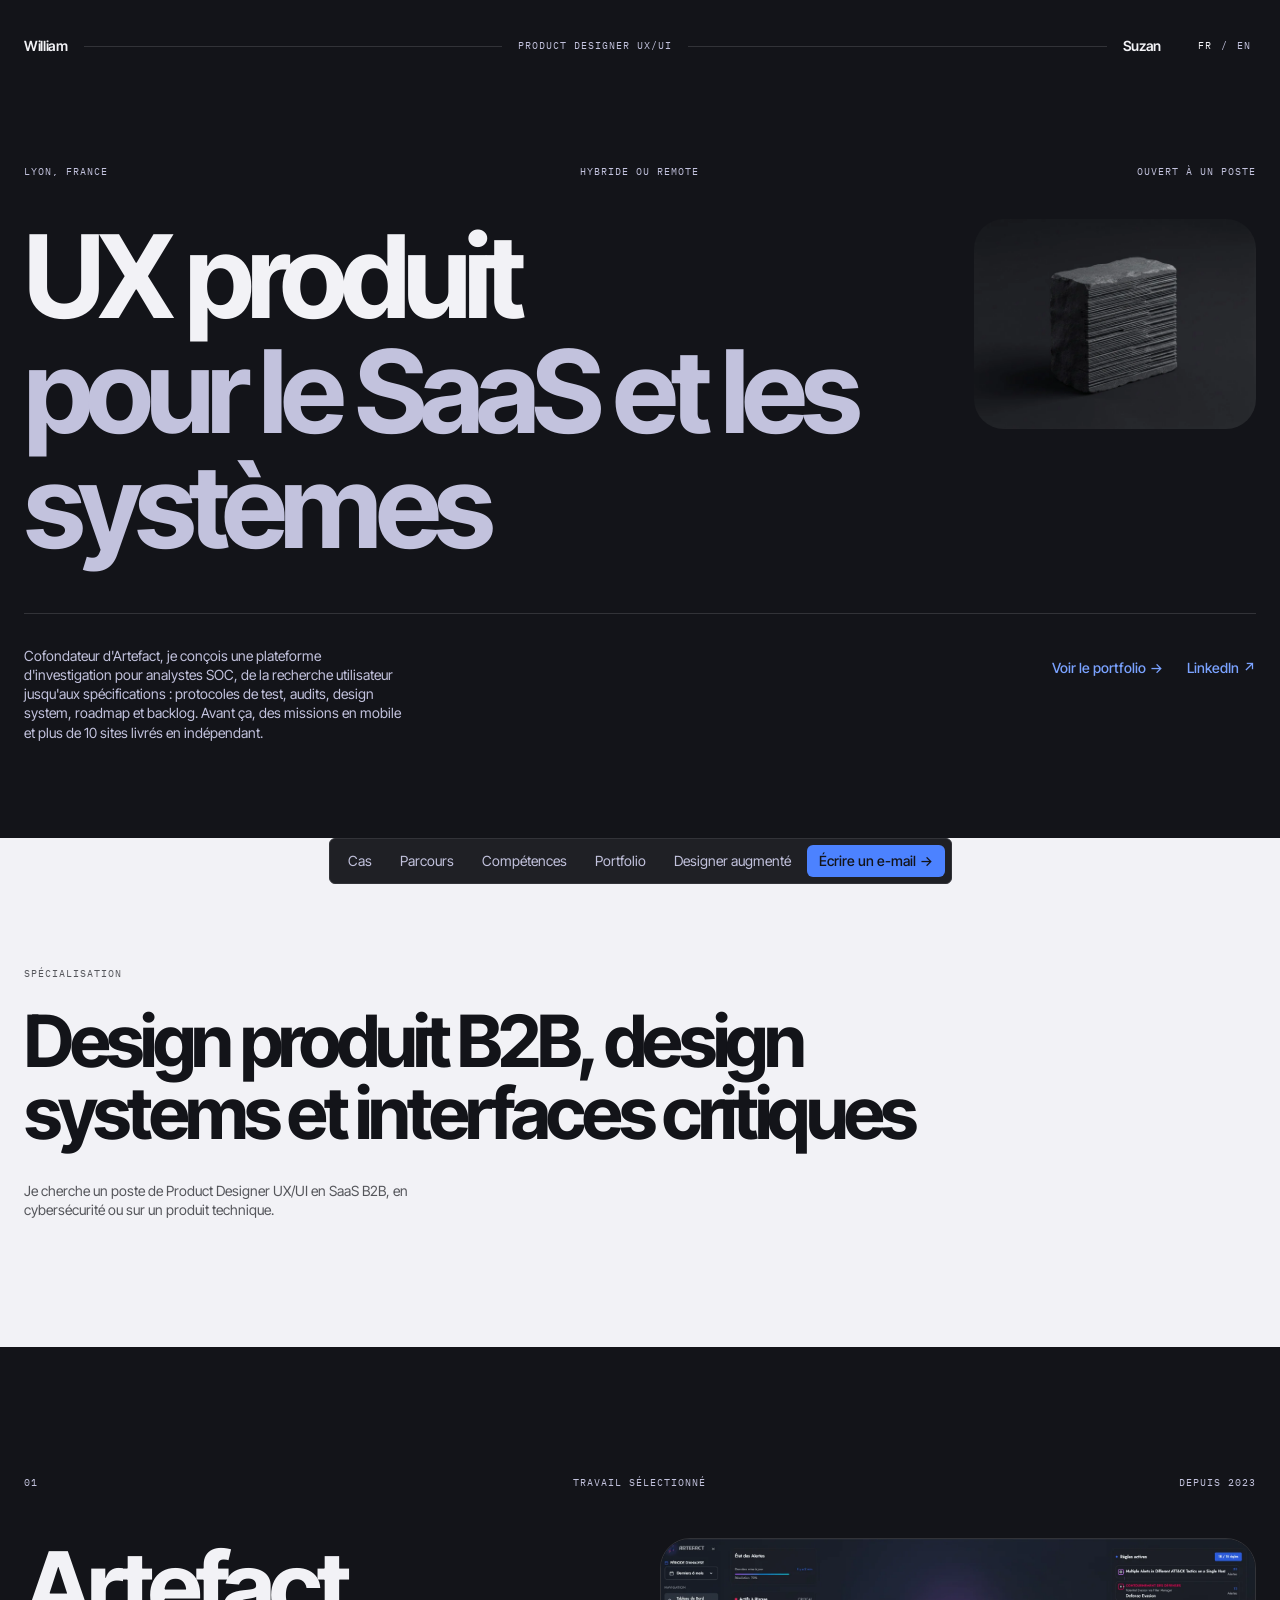
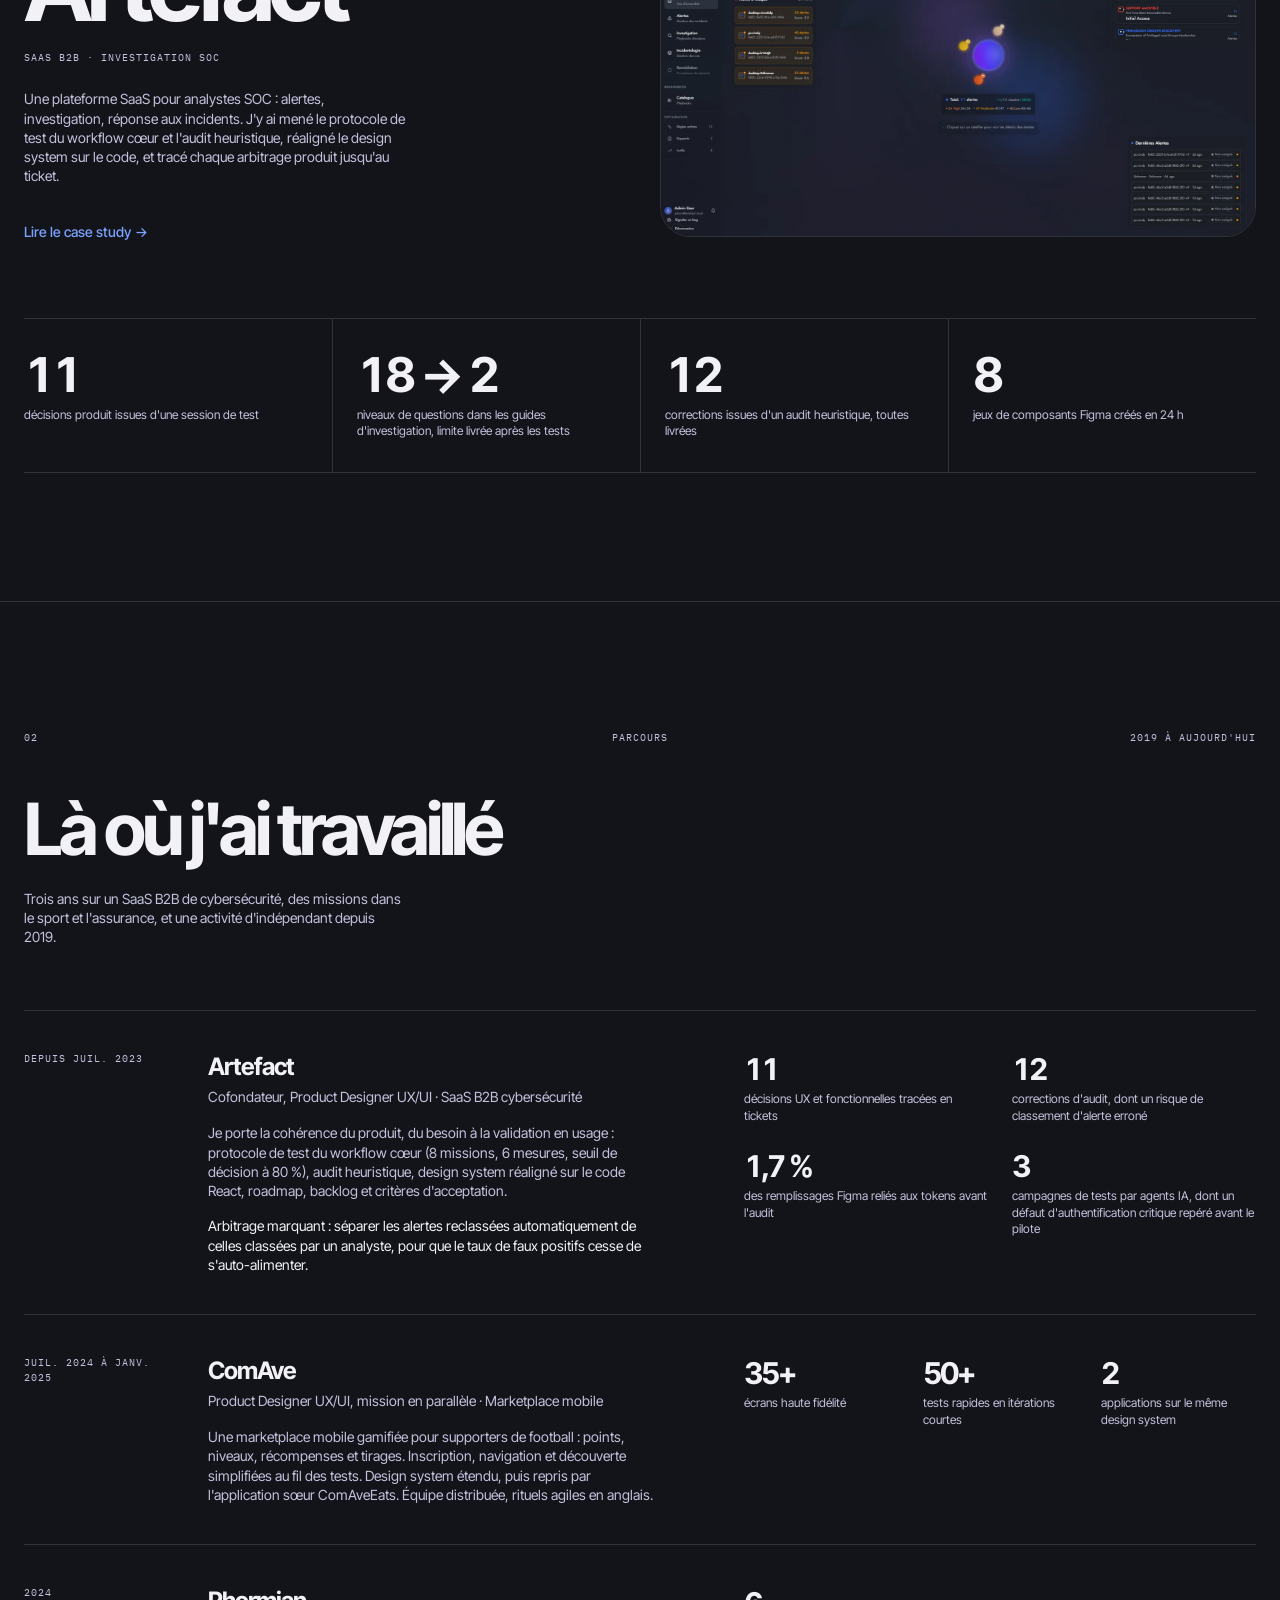
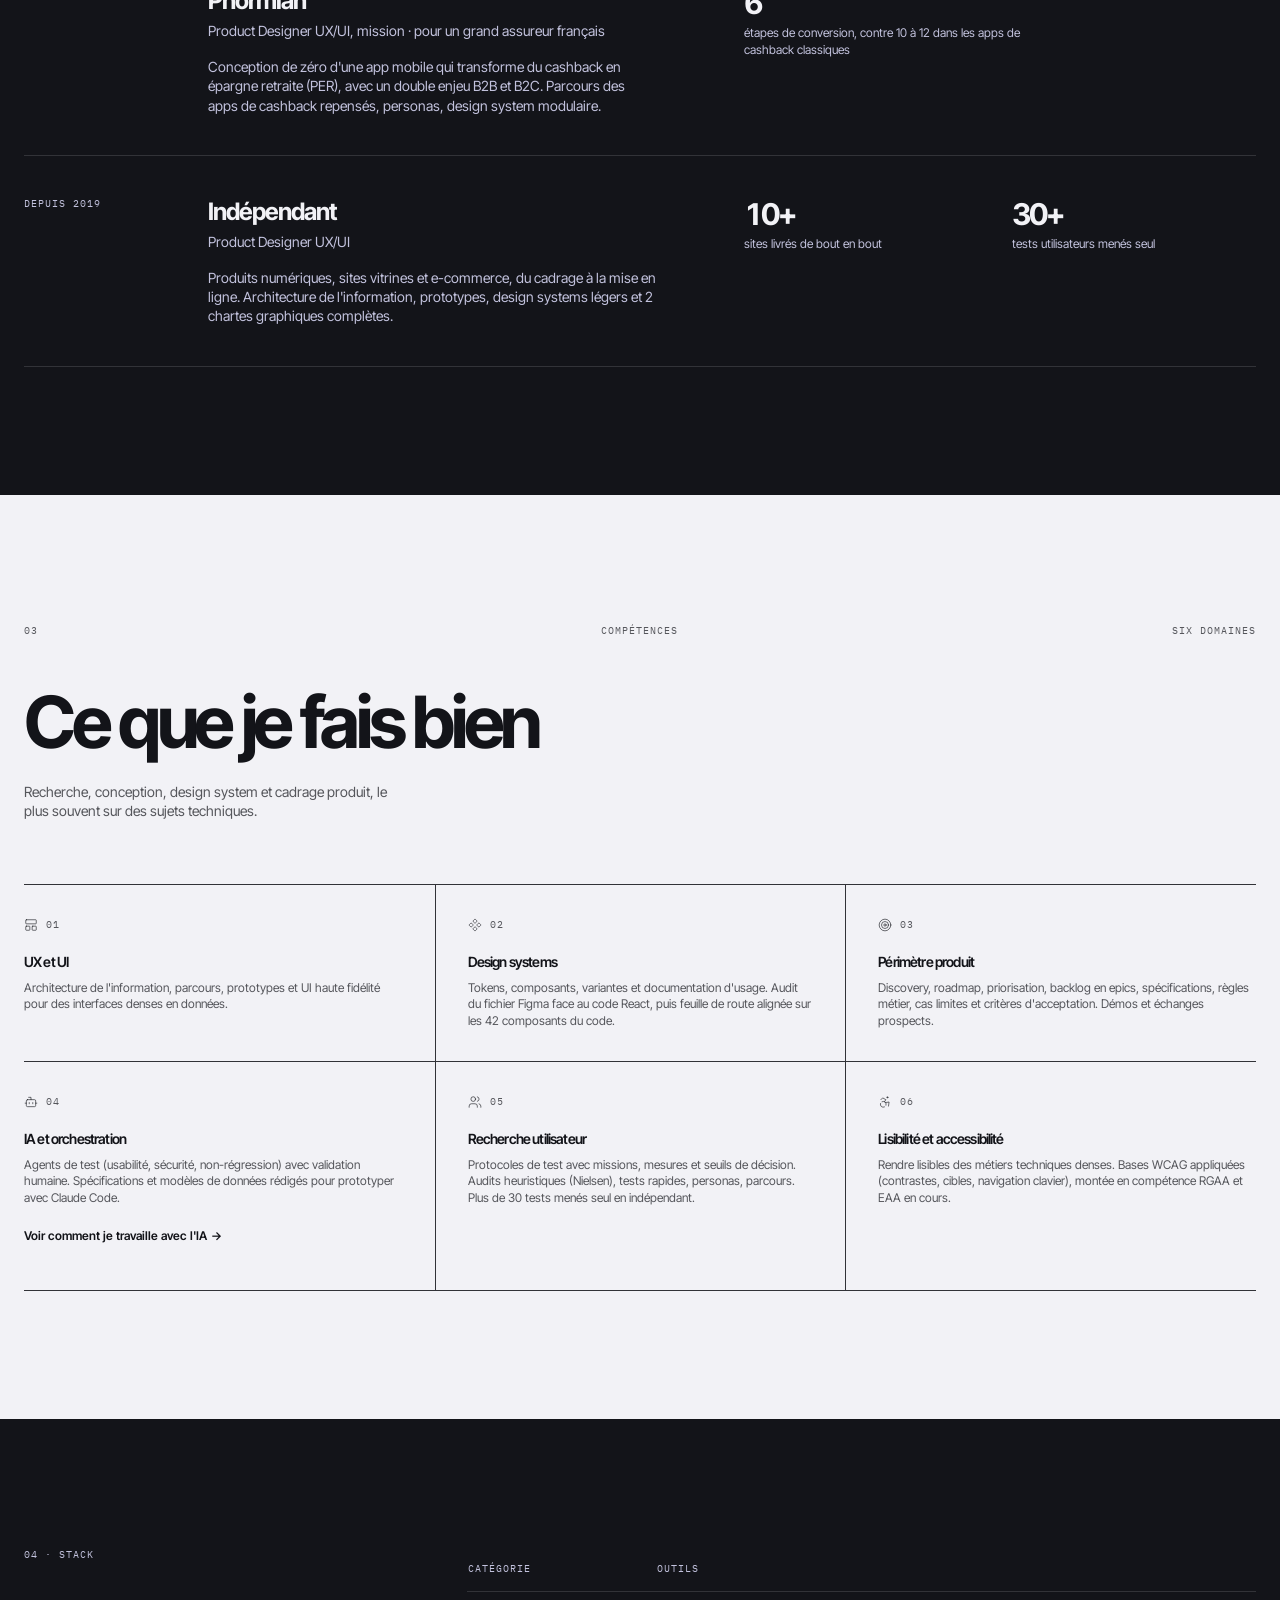
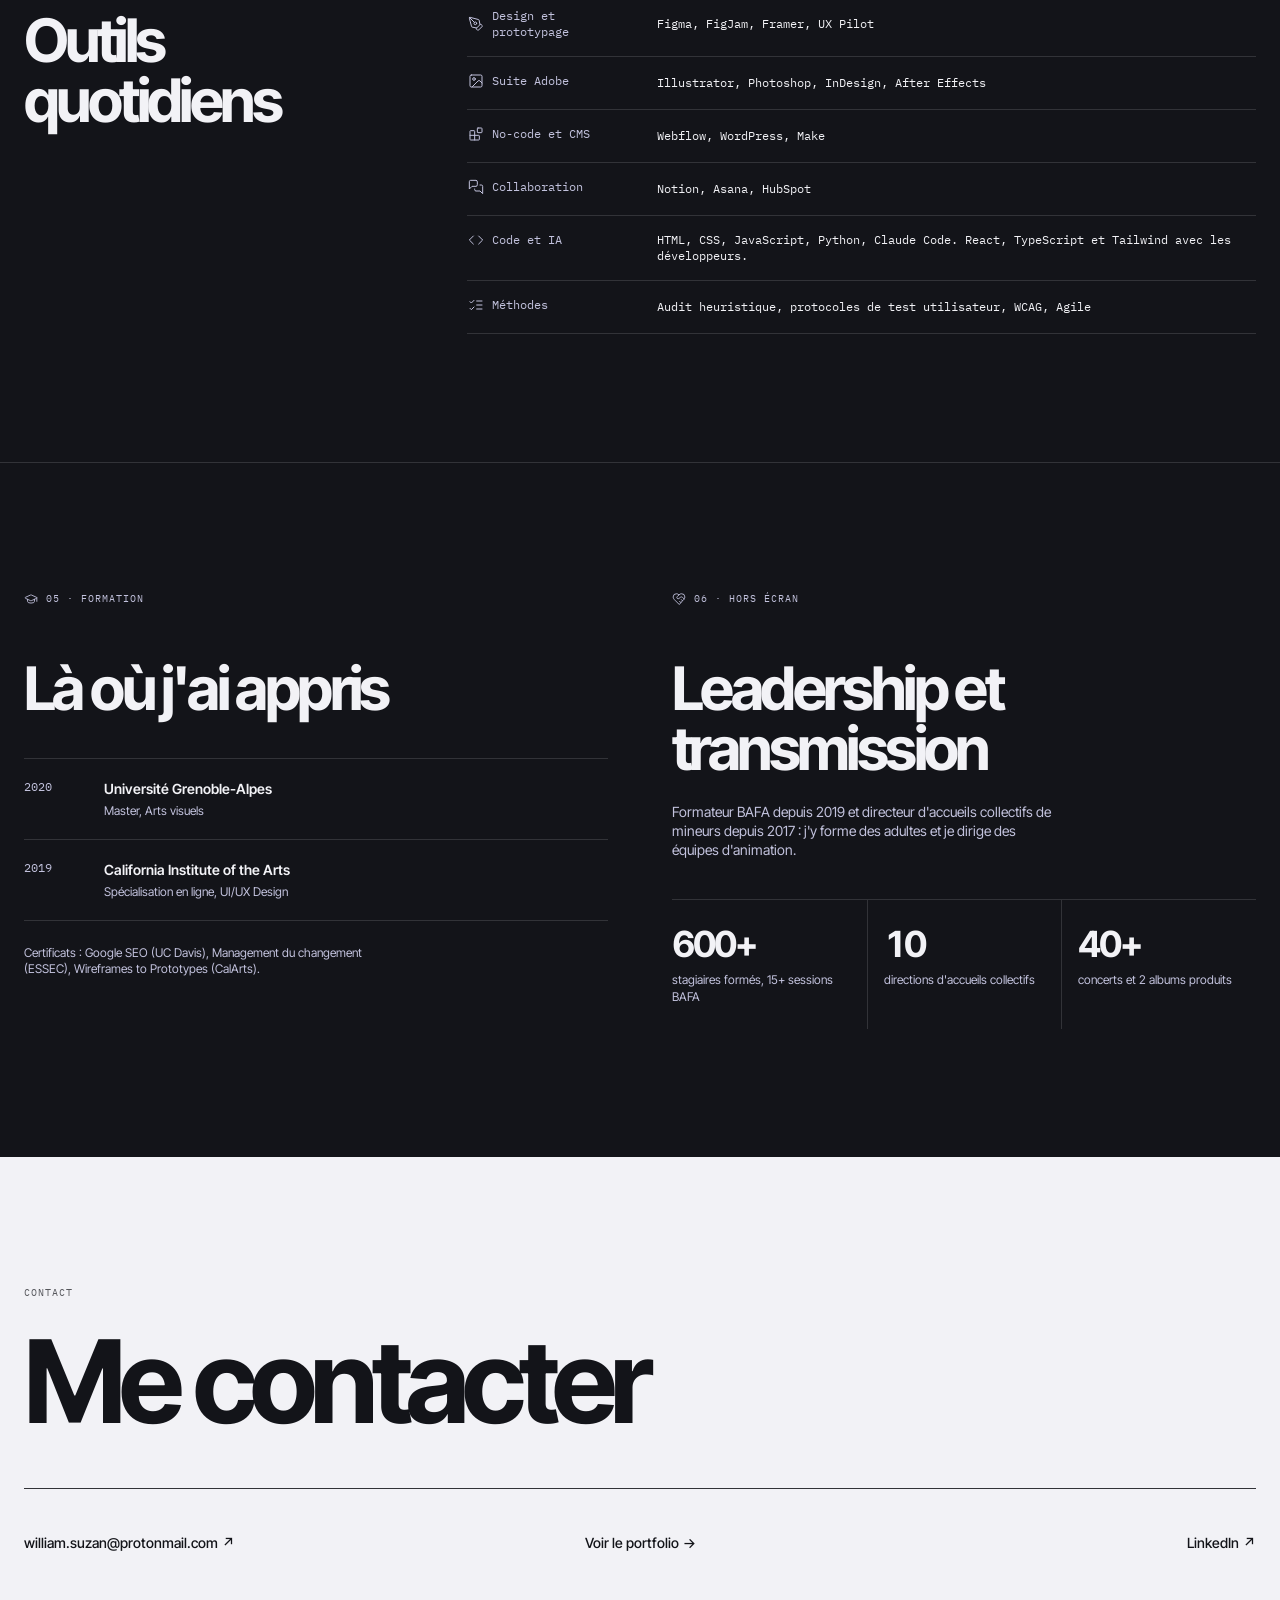
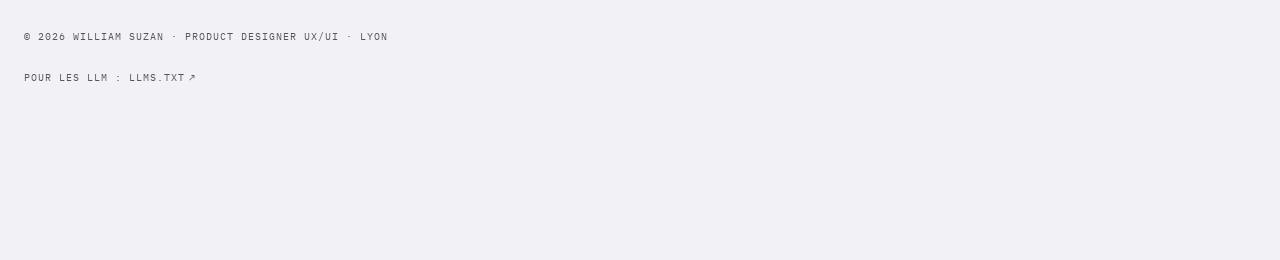
==== commit c04a7164: "Rendus 3D monochromes : hero du CV et cartes du portfolio - Quatre rendus générés dans Figma (fichie" ====
--- a/index.html
+++ b/index.html
@@ -53,8 +53,9 @@
         <p class="text-right" data-fr="Ouvert à un poste" data-en="Open to a role">Ouvert à un poste</p>
       </div>
       <div class="relative">
+      <img src="assets/rendu-bloc-strie.webp" alt="" width="1200" height="896" class="absolute right-0 top-0 hidden h-auto w-[min(22vw,20rem)] rounded-card md:block">
       
-      <h1 class="relative font-display text-5xl font-bold leading-none tracking-[-0.06em] sm:text-7xl md:text-[9vw]" data-fr="&lt;span class=&quot;block&quot;&gt;UX produit&lt;/span&gt;
+      <h1 class="relative font-display text-5xl font-bold leading-none tracking-[-0.06em] sm:text-7xl md:text-[min(9vw,8rem)]" data-fr="&lt;span class=&quot;block&quot;&gt;UX produit&lt;/span&gt;
         &lt;span class=&quot;block text-muted&quot;&gt;pour le SaaS et les systèmes&lt;/span&gt;" data-en="&lt;span class=&quot;block&quot;&gt;Product UX&lt;/span&gt;
         &lt;span class=&quot;block text-muted&quot;&gt;for SaaS and systems&lt;/span&gt;">
         <span class="block">UX produit</span>
--- a/assets/site.css
+++ b/assets/site.css
@@ -1 +1 @@
-*,:after,:before{--tw-border-spacing-x:0;--tw-border-spacing-y:0;--tw-translate-x:0;--tw-translate-y:0;--tw-rotate:0;--tw-skew-x:0;--tw-skew-y:0;--tw-scale-x:1;--tw-scale-y:1;--tw-pan-x: ;--tw-pan-y: ;--tw-pinch-zoom: ;--tw-scroll-snap-strictness:proximity;--tw-gradient-from-position: ;--tw-gradient-via-position: ;--tw-gradient-to-position: ;--tw-ordinal: ;--tw-slashed-zero: ;--tw-numeric-figure: ;--tw-numeric-spacing: ;--tw-numeric-fraction: ;--tw-ring-inset: ;--tw-ring-offset-width:0px;--tw-ring-offset-color:#fff;--tw-ring-color:rgba(59,130,246,.5);--tw-ring-offset-shadow:0 0 #0000;--tw-ring-shadow:0 0 #0000;--tw-shadow:0 0 #0000;--tw-shadow-colored:0 0 #0000;--tw-blur: ;--tw-brightness: ;--tw-contrast: ;--tw-grayscale: ;--tw-hue-rotate: ;--tw-invert: ;--tw-saturate: ;--tw-sepia: ;--tw-drop-shadow: ;--tw-backdrop-blur: ;--tw-backdrop-brightness: ;--tw-backdrop-contrast: ;--tw-backdrop-grayscale: ;--tw-backdrop-hue-rotate: ;--tw-backdrop-invert: ;--tw-backdrop-opacity: ;--tw-backdrop-saturate: ;--tw-backdrop-sepia: ;--tw-contain-size: ;--tw-contain-layout: ;--tw-contain-paint: ;--tw-contain-style: }::backdrop{--tw-border-spacing-x:0;--tw-border-spacing-y:0;--tw-translate-x:0;--tw-translate-y:0;--tw-rotate:0;--tw-skew-x:0;--tw-skew-y:0;--tw-scale-x:1;--tw-scale-y:1;--tw-pan-x: ;--tw-pan-y: ;--tw-pinch-zoom: ;--tw-scroll-snap-strictness:proximity;--tw-gradient-from-position: ;--tw-gradient-via-position: ;--tw-gradient-to-position: ;--tw-ordinal: ;--tw-slashed-zero: ;--tw-numeric-figure: ;--tw-numeric-spacing: ;--tw-numeric-fraction: ;--tw-ring-inset: ;--tw-ring-offset-width:0px;--tw-ring-offset-color:#fff;--tw-ring-color:rgba(59,130,246,.5);--tw-ring-offset-shadow:0 0 #0000;--tw-ring-shadow:0 0 #0000;--tw-shadow:0 0 #0000;--tw-shadow-colored:0 0 #0000;--tw-blur: ;--tw-brightness: ;--tw-contrast: ;--tw-grayscale: ;--tw-hue-rotate: ;--tw-invert: ;--tw-saturate: ;--tw-sepia: ;--tw-drop-shadow: ;--tw-backdrop-blur: ;--tw-backdrop-brightness: ;--tw-backdrop-contrast: ;--tw-backdrop-grayscale: ;--tw-backdrop-hue-rotate: ;--tw-backdrop-invert: ;--tw-backdrop-opacity: ;--tw-backdrop-saturate: ;--tw-backdrop-sepia: ;--tw-contain-size: ;--tw-contain-layout: ;--tw-contain-paint: ;--tw-contain-style: }/*! tailwindcss v3.4.17 | MIT License | https://tailwindcss.com*/*,:after,:before{box-sizing:border-box;border:0 solid #e5e7eb}:after,:before{--tw-content:""}:host,html{line-height:1.5;-webkit-text-size-adjust:100%;-moz-tab-size:4;-o-tab-size:4;tab-size:4;font-family:ui-sans-serif,system-ui,sans-serif,Apple Color Emoji,Segoe UI Emoji,Segoe UI Symbol,Noto Color Emoji;font-feature-settings:normal;font-variation-settings:normal;-webkit-tap-highlight-color:transparent}body{margin:0;line-height:inherit}hr{height:0;color:inherit;border-top-width:1px}abbr:where([title]){-webkit-text-decoration:underline dotted;text-decoration:underline dotted}h1,h2,h3,h4,h5,h6{font-size:inherit;font-weight:inherit}a{color:inherit;text-decoration:inherit}b,strong{font-weight:bolder}code,kbd,pre,samp{font-family:IBM Plex Mono,ui-monospace,monospace;font-feature-settings:normal;font-variation-settings:normal;font-size:1em}small{font-size:80%}sub,sup{font-size:75%;line-height:0;position:relative;vertical-align:baseline}sub{bottom:-.25em}sup{top:-.5em}table{text-indent:0;border-color:inherit;border-collapse:collapse}button,input,optgroup,select,textarea{font-family:inherit;font-feature-settings:inherit;font-variation-settings:inherit;font-size:100%;font-weight:inherit;line-height:inherit;letter-spacing:inherit;color:inherit;margin:0;padding:0}button,select{text-transform:none}button,input:where([type=button]),input:where([type=reset]),input:where([type=submit]){-webkit-appearance:button;background-color:transparent;background-image:none}:-moz-focusring{outline:auto}:-moz-ui-invalid{box-shadow:none}progress{vertical-align:baseline}::-webkit-inner-spin-button,::-webkit-outer-spin-button{height:auto}[type=search]{-webkit-appearance:textfield;outline-offset:-2px}::-webkit-search-decoration{-webkit-appearance:none}::-webkit-file-upload-button{-webkit-appearance:button;font:inherit}summary{display:list-item}blockquote,dd,dl,figure,h1,h2,h3,h4,h5,h6,hr,p,pre{margin:0}fieldset{margin:0}fieldset,legend{padding:0}menu,ol,ul{list-style:none;margin:0;padding:0}dialog{padding:0}textarea{resize:vertical}input::-moz-placeholder,textarea::-moz-placeholder{opacity:1;color:#9ca3af}input::placeholder,textarea::placeholder{opacity:1;color:#9ca3af}[role=button],button{cursor:pointer}:disabled{cursor:default}audio,canvas,embed,iframe,img,object,svg,video{display:block;vertical-align:middle}img,video{max-width:100%;height:auto}[hidden]:where(:not([hidden=until-found])){display:none}:root{color-scheme:dark}h1,h2,h3{font-family:Inter Tight,ui-sans-serif,system-ui,sans-serif;font-weight:700;letter-spacing:-.06em;line-height:1.02}.sr-only{position:absolute;width:1px;height:1px;padding:0;margin:-1px;overflow:hidden;clip:rect(0,0,0,0);white-space:nowrap;border-width:0}.visible{visibility:visible}.invisible{visibility:hidden}.fixed{position:fixed}.relative{position:relative}.inset-x-0{left:0;right:0}.bottom-4{bottom:1rem}.z-40{z-index:40}.mx-auto{margin-left:auto;margin-right:auto}.mb-10{margin-bottom:2.5rem}.mb-12{margin-bottom:3rem}.mb-4{margin-bottom:1rem}.mb-6{margin-bottom:1.5rem}.mb-8{margin-bottom:2rem}.ml-2{margin-left:.5rem}.ml-4{margin-left:1rem}.mt-1{margin-top:.25rem}.mt-10{margin-top:2.5rem}.mt-12{margin-top:3rem}.mt-16{margin-top:4rem}.mt-2{margin-top:.5rem}.mt-3{margin-top:.75rem}.mt-4{margin-top:1rem}.mt-6{margin-top:1.5rem}.mt-8{margin-top:2rem}.block{display:block}.flex{display:flex}.inline-flex{display:inline-flex}.table{display:table}.grid{display:grid}.hidden{display:none}.size-3{width:.75rem;height:.75rem}.size-3\.5{width:.875rem;height:.875rem}.size-4{width:1rem;height:1rem}.h-auto{height:auto}.h-px{height:1px}.min-h-11{min-height:2.75rem}.min-h-screen{min-height:100vh}.w-full{width:100%}.min-w-6{min-width:1.5rem}.min-w-\[28rem\]{min-width:28rem}.min-w-\[36rem\]{min-width:36rem}.max-w-2xl{max-width:42rem}.max-w-3xl{max-width:48rem}.max-w-4xl{max-width:56rem}.max-w-5xl{max-width:64rem}.max-w-7xl{max-width:80rem}.max-w-md{max-width:28rem}.max-w-sm{max-width:24rem}.max-w-xs{max-width:20rem}.flex-1{flex:1 1 0%}.shrink-0{flex-shrink:0}.grid-cols-2{grid-template-columns:repeat(2,minmax(0,1fr))}.grid-cols-3{grid-template-columns:repeat(3,minmax(0,1fr))}.grid-cols-\[3rem_1fr_auto\]{grid-template-columns:3rem 1fr auto}.grid-cols-\[4rem_1fr\]{grid-template-columns:4rem 1fr}.grid-cols-\[6rem_1fr\]{grid-template-columns:6rem 1fr}.flex-wrap{flex-wrap:wrap}.items-start{align-items:flex-start}.items-center{align-items:center}.items-baseline{align-items:baseline}.justify-center{justify-content:center}.justify-between{justify-content:space-between}.gap-1{gap:.25rem}.gap-10{gap:2.5rem}.gap-12{gap:3rem}.gap-16{gap:4rem}.gap-2{gap:.5rem}.gap-3{gap:.75rem}.gap-4{gap:1rem}.gap-6{gap:1.5rem}.gap-8{gap:2rem}.gap-px{gap:1px}.gap-x-6{-moz-column-gap:1.5rem;column-gap:1.5rem}.gap-y-6{row-gap:1.5rem}.space-y-2>:not([hidden])~:not([hidden]){--tw-space-y-reverse:0;margin-top:calc(.5rem*(1 - var(--tw-space-y-reverse)));margin-bottom:calc(.5rem*var(--tw-space-y-reverse))}.space-y-3>:not([hidden])~:not([hidden]){--tw-space-y-reverse:0;margin-top:calc(.75rem*(1 - var(--tw-space-y-reverse)));margin-bottom:calc(.75rem*var(--tw-space-y-reverse))}.self-start{align-self:flex-start}.self-end{align-self:flex-end}.overflow-hidden{overflow:hidden}.overflow-x-auto{overflow-x:auto}.whitespace-nowrap{white-space:nowrap}.break-all{word-break:break-all}.rounded{border-radius:.25rem}.rounded-card{border-radius:30px}.rounded-ui{border-radius:6px}.border{border-width:1px}.border-y{border-top-width:1px}.border-b,.border-y{border-bottom-width:1px}.border-l{border-left-width:1px}.border-t{border-top-width:1px}.border-danger{--tw-border-opacity:1;border-color:rgb(239 114 112/var(--tw-border-opacity,1))}.border-line{--tw-border-opacity:1;border-color:rgb(50 51 56/var(--tw-border-opacity,1))}.bg-accent{--tw-bg-opacity:1;background-color:rgb(76 130 255/var(--tw-bg-opacity,1))}.bg-accent\/10{background-color:rgba(76,130,255,.1)}.bg-base{--tw-bg-opacity:1;background-color:rgb(19 20 25/var(--tw-bg-opacity,1))}.bg-danger\/15{background-color:hsla(1,80%,69%,.15)}.bg-line{--tw-bg-opacity:1;background-color:rgb(50 51 56/var(--tw-bg-opacity,1))}.bg-paper{--tw-bg-opacity:1;background-color:rgb(242 242 246/var(--tw-bg-opacity,1))}.bg-success\/15{background-color:rgba(76,195,138,.15)}.bg-surface{--tw-bg-opacity:1;background-color:rgb(31 32 37/var(--tw-bg-opacity,1))}.bg-warning\/15{background-color:rgba(232,197,71,.15)}.p-1\.5{padding:.375rem}.p-4{padding:1rem}.p-5{padding:1.25rem}.p-6{padding:1.5rem}.px-2{padding-left:.5rem;padding-right:.5rem}.px-3{padding-left:.75rem;padding-right:.75rem}.px-4{padding-left:1rem;padding-right:1rem}.px-6{padding-left:1.5rem;padding-right:1.5rem}.py-0\.5{padding-top:.125rem;padding-bottom:.125rem}.py-1{padding-top:.25rem;padding-bottom:.25rem}.py-1\.5{padding-top:.375rem;padding-bottom:.375rem}.py-10{padding-top:2.5rem;padding-bottom:2.5rem}.py-2{padding-top:.5rem;padding-bottom:.5rem}.py-2\.5{padding-top:.625rem;padding-bottom:.625rem}.py-24{padding-top:6rem;padding-bottom:6rem}.py-3{padding-top:.75rem;padding-bottom:.75rem}.py-4{padding-top:1rem;padding-bottom:1rem}.py-5{padding-top:1.25rem;padding-bottom:1.25rem}.py-6{padding-top:1.5rem;padding-bottom:1.5rem}.py-8{padding-top:2rem;padding-bottom:2rem}.pb-16{padding-bottom:4rem}.pb-20{padding-bottom:5rem}.pb-24{padding-bottom:6rem}.pb-40{padding-bottom:10rem}.pl-4{padding-left:1rem}.pl-6{padding-left:1.5rem}.pr-4{padding-right:1rem}.pr-6{padding-right:1.5rem}.pr-8{padding-right:2rem}.pt-0{padding-top:0}.pt-10{padding-top:2.5rem}.pt-16{padding-top:4rem}.pt-24{padding-top:6rem}.pt-6{padding-top:1.5rem}.pt-8{padding-top:2rem}.text-left{text-align:left}.text-center{text-align:center}.text-right{text-align:right}.align-top{vertical-align:top}.font-body,.font-display{font-family:Inter Tight,ui-sans-serif,system-ui,sans-serif}.font-mono{font-family:IBM Plex Mono,ui-monospace,monospace}.text-2xl{font-size:1.5rem;line-height:2rem}.text-3xl{font-size:1.875rem;line-height:2.25rem}.text-4xl{font-size:2.25rem;line-height:2.5rem}.text-5xl{font-size:3rem;line-height:1}.text-6xl{font-size:3.75rem;line-height:1}.text-\[10px\]{font-size:10px}.text-sm{font-size:.875rem;line-height:1.25rem}.text-xs{font-size:.75rem;line-height:1rem}.font-bold{font-weight:700}.font-medium{font-weight:500}.font-normal{font-weight:400}.font-semibold{font-weight:600}.uppercase{text-transform:uppercase}.tabular-nums{--tw-numeric-spacing:tabular-nums;font-variant-numeric:var(--tw-ordinal) var(--tw-slashed-zero) var(--tw-numeric-figure) var(--tw-numeric-spacing) var(--tw-numeric-fraction)}.leading-none{line-height:1}.leading-snug{line-height:1.375}.leading-tight{line-height:1.25}.tracking-\[-0\.04em\]{letter-spacing:-.04em}.tracking-\[-0\.05em\]{letter-spacing:-.05em}.tracking-\[-0\.06em\]{letter-spacing:-.06em}.tracking-tight{letter-spacing:-.025em}.tracking-widest{letter-spacing:.1em}.text-accent{--tw-text-opacity:1;color:rgb(122 162 255/var(--tw-text-opacity,1))}.text-accent-ink{--tw-text-opacity:1;color:rgb(19 20 25/var(--tw-text-opacity,1))}.text-danger{--tw-text-opacity:1;color:rgb(239 114 112/var(--tw-text-opacity,1))}.text-ink{--tw-text-opacity:1;color:rgb(242 242 246/var(--tw-text-opacity,1))}.text-inverse{--tw-text-opacity:1;color:rgb(19 20 25/var(--tw-text-opacity,1))}.text-inverse\/70{color:rgba(19,20,25,.7)}.text-muted{--tw-text-opacity:1;color:rgb(194 194 221/var(--tw-text-opacity,1))}.text-success{--tw-text-opacity:1;color:rgb(76 195 138/var(--tw-text-opacity,1))}.text-warning{--tw-text-opacity:1;color:rgb(232 197 71/var(--tw-text-opacity,1))}.antialiased{-webkit-font-smoothing:antialiased;-moz-osx-font-smoothing:grayscale}.hover\:text-accent:hover{--tw-text-opacity:1;color:rgb(122 162 255/var(--tw-text-opacity,1))}.hover\:text-ink:hover{--tw-text-opacity:1;color:rgb(242 242 246/var(--tw-text-opacity,1))}.hover\:underline:hover{text-decoration-line:underline}.focus\:not-sr-only:focus{position:static;width:auto;height:auto;padding:0;margin:0;overflow:visible;clip:auto;white-space:normal}.focus\:absolute:focus{position:absolute}.focus\:left-4:focus{left:1rem}.focus\:top-4:focus{top:1rem}.focus\:z-50:focus{z-index:50}.focus-visible\:outline-none:focus-visible{outline:2px solid transparent;outline-offset:2px}.focus-visible\:ring-2:focus-visible{--tw-ring-offset-shadow:var(--tw-ring-inset) 0 0 0 var(--tw-ring-offset-width) var(--tw-ring-offset-color);--tw-ring-shadow:var(--tw-ring-inset) 0 0 0 calc(2px + var(--tw-ring-offset-width)) var(--tw-ring-color);box-shadow:var(--tw-ring-offset-shadow),var(--tw-ring-shadow),var(--tw-shadow,0 0 #0000)}.focus-visible\:ring-accent:focus-visible{--tw-ring-opacity:1;--tw-ring-color:rgb(76 130 255/var(--tw-ring-opacity,1))}.focus-visible\:ring-ink:focus-visible{--tw-ring-opacity:1;--tw-ring-color:rgb(242 242 246/var(--tw-ring-opacity,1))}.focus-visible\:ring-inverse:focus-visible{--tw-ring-opacity:1;--tw-ring-color:rgb(19 20 25/var(--tw-ring-opacity,1))}.aria-pressed\:text-ink[aria-pressed=true]{--tw-text-opacity:1;color:rgb(242 242 246/var(--tw-text-opacity,1))}@media (min-width:640px){.sm\:col-span-2{grid-column:span 2/span 2}.sm\:block{display:block}.sm\:inline{display:inline}.sm\:grid-cols-2{grid-template-columns:repeat(2,minmax(0,1fr))}.sm\:grid-cols-3{grid-template-columns:repeat(3,minmax(0,1fr))}.sm\:py-1\.5{padding-top:.375rem;padding-bottom:.375rem}.sm\:text-7xl{font-size:4.5rem;line-height:1}}@media (min-width:768px){.md\:block{display:block}.md\:grid-cols-2{grid-template-columns:repeat(2,minmax(0,1fr))}.md\:grid-cols-3{grid-template-columns:repeat(3,minmax(0,1fr))}.md\:grid-cols-4{grid-template-columns:repeat(4,minmax(0,1fr))}.md\:grid-cols-\[10rem_1fr\]{grid-template-columns:10rem 1fr}.md\:grid-cols-\[10rem_1fr_1fr\]{grid-template-columns:10rem 1fr 1fr}.md\:grid-cols-\[1fr_1fr\]{grid-template-columns:1fr 1fr}.md\:grid-cols-\[1fr_2fr\]{grid-template-columns:1fr 2fr}.md\:grid-cols-\[1fr_auto\]{grid-template-columns:1fr auto}.md\:grid-cols-\[1fr_auto_1fr_auto_1fr_auto_1\.4fr\]{grid-template-columns:1fr auto 1fr auto 1fr auto 1.4fr}.md\:grid-cols-\[5fr_7fr\]{grid-template-columns:5fr 7fr}.md\:grid-cols-\[6rem_1fr_1fr\]{grid-template-columns:6rem 1fr 1fr}.md\:grid-cols-\[7fr_5fr\]{grid-template-columns:7fr 5fr}.md\:items-end{align-items:flex-end}.md\:items-center{align-items:center}.md\:items-baseline{align-items:baseline}.md\:justify-end{justify-content:flex-end}.md\:justify-center{justify-content:center}.md\:border-b-0{border-bottom-width:0}.md\:border-l{border-left-width:1px}.md\:border-t-0{border-top-width:0}.md\:px-8{padding-left:2rem;padding-right:2rem}.md\:py-1\.5{padding-top:.375rem;padding-bottom:.375rem}.md\:py-32{padding-top:8rem;padding-bottom:8rem}.md\:pl-10{padding-left:2.5rem}.md\:pl-6{padding-left:1.5rem}.md\:pl-8{padding-left:2rem}.md\:pr-10{padding-right:2.5rem}.md\:pr-8{padding-right:2rem}.md\:pt-24{padding-top:6rem}.md\:pt-32{padding-top:8rem}.md\:text-3xl{font-size:1.875rem;line-height:2.25rem}.md\:text-4xl{font-size:2.25rem;line-height:2.5rem}.md\:text-5xl{font-size:3rem;line-height:1}.md\:text-6xl{font-size:3.75rem;line-height:1}.md\:text-7xl{font-size:4.5rem;line-height:1}.md\:text-8xl{font-size:6rem;line-height:1}.md\:text-\[8vw\]{font-size:8vw}.md\:text-\[9vw\]{font-size:9vw}}@media (min-width:1024px){.lg\:col-span-4{grid-column:span 4/span 4}.lg\:block{display:block}.lg\:grid-cols-4{grid-template-columns:repeat(4,minmax(0,1fr))}}+*,:after,:before{--tw-border-spacing-x:0;--tw-border-spacing-y:0;--tw-translate-x:0;--tw-translate-y:0;--tw-rotate:0;--tw-skew-x:0;--tw-skew-y:0;--tw-scale-x:1;--tw-scale-y:1;--tw-pan-x: ;--tw-pan-y: ;--tw-pinch-zoom: ;--tw-scroll-snap-strictness:proximity;--tw-gradient-from-position: ;--tw-gradient-via-position: ;--tw-gradient-to-position: ;--tw-ordinal: ;--tw-slashed-zero: ;--tw-numeric-figure: ;--tw-numeric-spacing: ;--tw-numeric-fraction: ;--tw-ring-inset: ;--tw-ring-offset-width:0px;--tw-ring-offset-color:#fff;--tw-ring-color:rgba(59,130,246,.5);--tw-ring-offset-shadow:0 0 #0000;--tw-ring-shadow:0 0 #0000;--tw-shadow:0 0 #0000;--tw-shadow-colored:0 0 #0000;--tw-blur: ;--tw-brightness: ;--tw-contrast: ;--tw-grayscale: ;--tw-hue-rotate: ;--tw-invert: ;--tw-saturate: ;--tw-sepia: ;--tw-drop-shadow: ;--tw-backdrop-blur: ;--tw-backdrop-brightness: ;--tw-backdrop-contrast: ;--tw-backdrop-grayscale: ;--tw-backdrop-hue-rotate: ;--tw-backdrop-invert: ;--tw-backdrop-opacity: ;--tw-backdrop-saturate: ;--tw-backdrop-sepia: ;--tw-contain-size: ;--tw-contain-layout: ;--tw-contain-paint: ;--tw-contain-style: }::backdrop{--tw-border-spacing-x:0;--tw-border-spacing-y:0;--tw-translate-x:0;--tw-translate-y:0;--tw-rotate:0;--tw-skew-x:0;--tw-skew-y:0;--tw-scale-x:1;--tw-scale-y:1;--tw-pan-x: ;--tw-pan-y: ;--tw-pinch-zoom: ;--tw-scroll-snap-strictness:proximity;--tw-gradient-from-position: ;--tw-gradient-via-position: ;--tw-gradient-to-position: ;--tw-ordinal: ;--tw-slashed-zero: ;--tw-numeric-figure: ;--tw-numeric-spacing: ;--tw-numeric-fraction: ;--tw-ring-inset: ;--tw-ring-offset-width:0px;--tw-ring-offset-color:#fff;--tw-ring-color:rgba(59,130,246,.5);--tw-ring-offset-shadow:0 0 #0000;--tw-ring-shadow:0 0 #0000;--tw-shadow:0 0 #0000;--tw-shadow-colored:0 0 #0000;--tw-blur: ;--tw-brightness: ;--tw-contrast: ;--tw-grayscale: ;--tw-hue-rotate: ;--tw-invert: ;--tw-saturate: ;--tw-sepia: ;--tw-drop-shadow: ;--tw-backdrop-blur: ;--tw-backdrop-brightness: ;--tw-backdrop-contrast: ;--tw-backdrop-grayscale: ;--tw-backdrop-hue-rotate: ;--tw-backdrop-invert: ;--tw-backdrop-opacity: ;--tw-backdrop-saturate: ;--tw-backdrop-sepia: ;--tw-contain-size: ;--tw-contain-layout: ;--tw-contain-paint: ;--tw-contain-style: }/*! tailwindcss v3.4.17 | MIT License | https://tailwindcss.com*/*,:after,:before{box-sizing:border-box;border:0 solid #e5e7eb}:after,:before{--tw-content:""}:host,html{line-height:1.5;-webkit-text-size-adjust:100%;-moz-tab-size:4;-o-tab-size:4;tab-size:4;font-family:ui-sans-serif,system-ui,sans-serif,Apple Color Emoji,Segoe UI Emoji,Segoe UI Symbol,Noto Color Emoji;font-feature-settings:normal;font-variation-settings:normal;-webkit-tap-highlight-color:transparent}body{margin:0;line-height:inherit}hr{height:0;color:inherit;border-top-width:1px}abbr:where([title]){-webkit-text-decoration:underline dotted;text-decoration:underline dotted}h1,h2,h3,h4,h5,h6{font-size:inherit;font-weight:inherit}a{color:inherit;text-decoration:inherit}b,strong{font-weight:bolder}code,kbd,pre,samp{font-family:IBM Plex Mono,ui-monospace,monospace;font-feature-settings:normal;font-variation-settings:normal;font-size:1em}small{font-size:80%}sub,sup{font-size:75%;line-height:0;position:relative;vertical-align:baseline}sub{bottom:-.25em}sup{top:-.5em}table{text-indent:0;border-color:inherit;border-collapse:collapse}button,input,optgroup,select,textarea{font-family:inherit;font-feature-settings:inherit;font-variation-settings:inherit;font-size:100%;font-weight:inherit;line-height:inherit;letter-spacing:inherit;color:inherit;margin:0;padding:0}button,select{text-transform:none}button,input:where([type=button]),input:where([type=reset]),input:where([type=submit]){-webkit-appearance:button;background-color:transparent;background-image:none}:-moz-focusring{outline:auto}:-moz-ui-invalid{box-shadow:none}progress{vertical-align:baseline}::-webkit-inner-spin-button,::-webkit-outer-spin-button{height:auto}[type=search]{-webkit-appearance:textfield;outline-offset:-2px}::-webkit-search-decoration{-webkit-appearance:none}::-webkit-file-upload-button{-webkit-appearance:button;font:inherit}summary{display:list-item}blockquote,dd,dl,figure,h1,h2,h3,h4,h5,h6,hr,p,pre{margin:0}fieldset{margin:0}fieldset,legend{padding:0}menu,ol,ul{list-style:none;margin:0;padding:0}dialog{padding:0}textarea{resize:vertical}input::-moz-placeholder,textarea::-moz-placeholder{opacity:1;color:#9ca3af}input::placeholder,textarea::placeholder{opacity:1;color:#9ca3af}[role=button],button{cursor:pointer}:disabled{cursor:default}audio,canvas,embed,iframe,img,object,svg,video{display:block;vertical-align:middle}img,video{max-width:100%;height:auto}[hidden]:where(:not([hidden=until-found])){display:none}:root{color-scheme:dark}h1,h2,h3{font-family:Inter Tight,ui-sans-serif,system-ui,sans-serif;font-weight:700;letter-spacing:-.06em;line-height:1.02}.sr-only{position:absolute;width:1px;height:1px;padding:0;margin:-1px;overflow:hidden;clip:rect(0,0,0,0);white-space:nowrap;border-width:0}.visible{visibility:visible}.invisible{visibility:hidden}.fixed{position:fixed}.absolute{position:absolute}.relative{position:relative}.inset-x-0{left:0;right:0}.bottom-4{bottom:1rem}.right-0{right:0}.top-0{top:0}.z-40{z-index:40}.mx-auto{margin-left:auto;margin-right:auto}.mb-10{margin-bottom:2.5rem}.mb-12{margin-bottom:3rem}.mb-4{margin-bottom:1rem}.mb-6{margin-bottom:1.5rem}.mb-8{margin-bottom:2rem}.ml-2{margin-left:.5rem}.ml-4{margin-left:1rem}.mt-1{margin-top:.25rem}.mt-10{margin-top:2.5rem}.mt-12{margin-top:3rem}.mt-16{margin-top:4rem}.mt-2{margin-top:.5rem}.mt-3{margin-top:.75rem}.mt-4{margin-top:1rem}.mt-6{margin-top:1.5rem}.mt-8{margin-top:2rem}.block{display:block}.flex{display:flex}.inline-flex{display:inline-flex}.table{display:table}.grid{display:grid}.hidden{display:none}.aspect-square{aspect-ratio:1/1}.size-3{width:.75rem;height:.75rem}.size-3\.5{width:.875rem;height:.875rem}.size-4{width:1rem;height:1rem}.h-auto{height:auto}.h-px{height:1px}.min-h-11{min-height:2.75rem}.min-h-screen{min-height:100vh}.w-\[min\(22vw\2c 20rem\)\]{width:min(22vw,20rem)}.w-full{width:100%}.min-w-6{min-width:1.5rem}.min-w-\[28rem\]{min-width:28rem}.min-w-\[36rem\]{min-width:36rem}.max-w-2xl{max-width:42rem}.max-w-3xl{max-width:48rem}.max-w-4xl{max-width:56rem}.max-w-5xl{max-width:64rem}.max-w-7xl{max-width:80rem}.max-w-md{max-width:28rem}.max-w-sm{max-width:24rem}.max-w-xs{max-width:20rem}.flex-1{flex:1 1 0%}.shrink-0{flex-shrink:0}.grid-cols-2{grid-template-columns:repeat(2,minmax(0,1fr))}.grid-cols-3{grid-template-columns:repeat(3,minmax(0,1fr))}.grid-cols-\[3rem_1fr_auto\]{grid-template-columns:3rem 1fr auto}.grid-cols-\[4rem_1fr\]{grid-template-columns:4rem 1fr}.grid-cols-\[6rem_1fr\]{grid-template-columns:6rem 1fr}.flex-wrap{flex-wrap:wrap}.items-start{align-items:flex-start}.items-center{align-items:center}.items-baseline{align-items:baseline}.justify-center{justify-content:center}.justify-between{justify-content:space-between}.gap-1{gap:.25rem}.gap-10{gap:2.5rem}.gap-12{gap:3rem}.gap-16{gap:4rem}.gap-2{gap:.5rem}.gap-3{gap:.75rem}.gap-4{gap:1rem}.gap-6{gap:1.5rem}.gap-8{gap:2rem}.gap-px{gap:1px}.gap-x-6{-moz-column-gap:1.5rem;column-gap:1.5rem}.gap-y-6{row-gap:1.5rem}.space-y-2>:not([hidden])~:not([hidden]){--tw-space-y-reverse:0;margin-top:calc(.5rem*(1 - var(--tw-space-y-reverse)));margin-bottom:calc(.5rem*var(--tw-space-y-reverse))}.space-y-3>:not([hidden])~:not([hidden]){--tw-space-y-reverse:0;margin-top:calc(.75rem*(1 - var(--tw-space-y-reverse)));margin-bottom:calc(.75rem*var(--tw-space-y-reverse))}.self-start{align-self:flex-start}.self-end{align-self:flex-end}.overflow-hidden{overflow:hidden}.overflow-x-auto{overflow-x:auto}.whitespace-nowrap{white-space:nowrap}.break-all{word-break:break-all}.rounded{border-radius:.25rem}.rounded-card{border-radius:30px}.rounded-ui{border-radius:6px}.border{border-width:1px}.border-y{border-top-width:1px}.border-b,.border-y{border-bottom-width:1px}.border-l{border-left-width:1px}.border-t{border-top-width:1px}.border-danger{--tw-border-opacity:1;border-color:rgb(239 114 112/var(--tw-border-opacity,1))}.border-line{--tw-border-opacity:1;border-color:rgb(50 51 56/var(--tw-border-opacity,1))}.bg-accent{--tw-bg-opacity:1;background-color:rgb(76 130 255/var(--tw-bg-opacity,1))}.bg-accent\/10{background-color:rgba(76,130,255,.1)}.bg-base{--tw-bg-opacity:1;background-color:rgb(19 20 25/var(--tw-bg-opacity,1))}.bg-danger\/15{background-color:hsla(1,80%,69%,.15)}.bg-line{--tw-bg-opacity:1;background-color:rgb(50 51 56/var(--tw-bg-opacity,1))}.bg-paper{--tw-bg-opacity:1;background-color:rgb(242 242 246/var(--tw-bg-opacity,1))}.bg-success\/15{background-color:rgba(76,195,138,.15)}.bg-surface{--tw-bg-opacity:1;background-color:rgb(31 32 37/var(--tw-bg-opacity,1))}.bg-warning\/15{background-color:rgba(232,197,71,.15)}.object-cover{-o-object-fit:cover;object-fit:cover}.p-1\.5{padding:.375rem}.p-4{padding:1rem}.p-5{padding:1.25rem}.p-6{padding:1.5rem}.px-2{padding-left:.5rem;padding-right:.5rem}.px-3{padding-left:.75rem;padding-right:.75rem}.px-4{padding-left:1rem;padding-right:1rem}.px-6{padding-left:1.5rem;padding-right:1.5rem}.py-0\.5{padding-top:.125rem;padding-bottom:.125rem}.py-1{padding-top:.25rem;padding-bottom:.25rem}.py-1\.5{padding-top:.375rem;padding-bottom:.375rem}.py-10{padding-top:2.5rem;padding-bottom:2.5rem}.py-2{padding-top:.5rem;padding-bottom:.5rem}.py-2\.5{padding-top:.625rem;padding-bottom:.625rem}.py-24{padding-top:6rem;padding-bottom:6rem}.py-3{padding-top:.75rem;padding-bottom:.75rem}.py-4{padding-top:1rem;padding-bottom:1rem}.py-5{padding-top:1.25rem;padding-bottom:1.25rem}.py-6{padding-top:1.5rem;padding-bottom:1.5rem}.py-8{padding-top:2rem;padding-bottom:2rem}.pb-16{padding-bottom:4rem}.pb-20{padding-bottom:5rem}.pb-24{padding-bottom:6rem}.pb-40{padding-bottom:10rem}.pl-4{padding-left:1rem}.pl-6{padding-left:1.5rem}.pr-4{padding-right:1rem}.pr-6{padding-right:1.5rem}.pr-8{padding-right:2rem}.pt-0{padding-top:0}.pt-10{padding-top:2.5rem}.pt-16{padding-top:4rem}.pt-24{padding-top:6rem}.pt-6{padding-top:1.5rem}.pt-8{padding-top:2rem}.text-left{text-align:left}.text-center{text-align:center}.text-right{text-align:right}.align-top{vertical-align:top}.font-body,.font-display{font-family:Inter Tight,ui-sans-serif,system-ui,sans-serif}.font-mono{font-family:IBM Plex Mono,ui-monospace,monospace}.text-2xl{font-size:1.5rem;line-height:2rem}.text-3xl{font-size:1.875rem;line-height:2.25rem}.text-4xl{font-size:2.25rem;line-height:2.5rem}.text-5xl{font-size:3rem;line-height:1}.text-6xl{font-size:3.75rem;line-height:1}.text-\[10px\]{font-size:10px}.text-sm{font-size:.875rem;line-height:1.25rem}.text-xs{font-size:.75rem;line-height:1rem}.font-bold{font-weight:700}.font-medium{font-weight:500}.font-normal{font-weight:400}.font-semibold{font-weight:600}.uppercase{text-transform:uppercase}.tabular-nums{--tw-numeric-spacing:tabular-nums;font-variant-numeric:var(--tw-ordinal) var(--tw-slashed-zero) var(--tw-numeric-figure) var(--tw-numeric-spacing) var(--tw-numeric-fraction)}.leading-none{line-height:1}.leading-snug{line-height:1.375}.leading-tight{line-height:1.25}.tracking-\[-0\.04em\]{letter-spacing:-.04em}.tracking-\[-0\.05em\]{letter-spacing:-.05em}.tracking-\[-0\.06em\]{letter-spacing:-.06em}.tracking-tight{letter-spacing:-.025em}.tracking-widest{letter-spacing:.1em}.text-accent{--tw-text-opacity:1;color:rgb(122 162 255/var(--tw-text-opacity,1))}.text-accent-ink{--tw-text-opacity:1;color:rgb(19 20 25/var(--tw-text-opacity,1))}.text-danger{--tw-text-opacity:1;color:rgb(239 114 112/var(--tw-text-opacity,1))}.text-ink{--tw-text-opacity:1;color:rgb(242 242 246/var(--tw-text-opacity,1))}.text-inverse{--tw-text-opacity:1;color:rgb(19 20 25/var(--tw-text-opacity,1))}.text-inverse\/70{color:rgba(19,20,25,.7)}.text-muted{--tw-text-opacity:1;color:rgb(194 194 221/var(--tw-text-opacity,1))}.text-success{--tw-text-opacity:1;color:rgb(76 195 138/var(--tw-text-opacity,1))}.text-warning{--tw-text-opacity:1;color:rgb(232 197 71/var(--tw-text-opacity,1))}.antialiased{-webkit-font-smoothing:antialiased;-moz-osx-font-smoothing:grayscale}.hover\:text-accent:hover{--tw-text-opacity:1;color:rgb(122 162 255/var(--tw-text-opacity,1))}.hover\:text-ink:hover{--tw-text-opacity:1;color:rgb(242 242 246/var(--tw-text-opacity,1))}.hover\:underline:hover{text-decoration-line:underline}.focus\:not-sr-only:focus{position:static;width:auto;height:auto;padding:0;margin:0;overflow:visible;clip:auto;white-space:normal}.focus\:absolute:focus{position:absolute}.focus\:left-4:focus{left:1rem}.focus\:top-4:focus{top:1rem}.focus\:z-50:focus{z-index:50}.focus-visible\:outline-none:focus-visible{outline:2px solid transparent;outline-offset:2px}.focus-visible\:ring-2:focus-visible{--tw-ring-offset-shadow:var(--tw-ring-inset) 0 0 0 var(--tw-ring-offset-width) var(--tw-ring-offset-color);--tw-ring-shadow:var(--tw-ring-inset) 0 0 0 calc(2px + var(--tw-ring-offset-width)) var(--tw-ring-color);box-shadow:var(--tw-ring-offset-shadow),var(--tw-ring-shadow),var(--tw-shadow,0 0 #0000)}.focus-visible\:ring-accent:focus-visible{--tw-ring-opacity:1;--tw-ring-color:rgb(76 130 255/var(--tw-ring-opacity,1))}.focus-visible\:ring-ink:focus-visible{--tw-ring-opacity:1;--tw-ring-color:rgb(242 242 246/var(--tw-ring-opacity,1))}.focus-visible\:ring-inverse:focus-visible{--tw-ring-opacity:1;--tw-ring-color:rgb(19 20 25/var(--tw-ring-opacity,1))}.aria-pressed\:text-ink[aria-pressed=true]{--tw-text-opacity:1;color:rgb(242 242 246/var(--tw-text-opacity,1))}@media (min-width:640px){.sm\:col-span-2{grid-column:span 2/span 2}.sm\:block{display:block}.sm\:inline{display:inline}.sm\:grid-cols-2{grid-template-columns:repeat(2,minmax(0,1fr))}.sm\:grid-cols-3{grid-template-columns:repeat(3,minmax(0,1fr))}.sm\:py-1\.5{padding-top:.375rem;padding-bottom:.375rem}.sm\:text-7xl{font-size:4.5rem;line-height:1}}@media (min-width:768px){.md\:block{display:block}.md\:grid-cols-2{grid-template-columns:repeat(2,minmax(0,1fr))}.md\:grid-cols-3{grid-template-columns:repeat(3,minmax(0,1fr))}.md\:grid-cols-4{grid-template-columns:repeat(4,minmax(0,1fr))}.md\:grid-cols-\[10rem_1fr\]{grid-template-columns:10rem 1fr}.md\:grid-cols-\[10rem_1fr_1fr\]{grid-template-columns:10rem 1fr 1fr}.md\:grid-cols-\[1fr_1fr\]{grid-template-columns:1fr 1fr}.md\:grid-cols-\[1fr_2fr\]{grid-template-columns:1fr 2fr}.md\:grid-cols-\[1fr_auto\]{grid-template-columns:1fr auto}.md\:grid-cols-\[1fr_auto_1fr_auto_1fr_auto_1\.4fr\]{grid-template-columns:1fr auto 1fr auto 1fr auto 1.4fr}.md\:grid-cols-\[5fr_7fr\]{grid-template-columns:5fr 7fr}.md\:grid-cols-\[6rem_1fr_1fr\]{grid-template-columns:6rem 1fr 1fr}.md\:grid-cols-\[7fr_5fr\]{grid-template-columns:7fr 5fr}.md\:items-end{align-items:flex-end}.md\:items-center{align-items:center}.md\:items-baseline{align-items:baseline}.md\:justify-end{justify-content:flex-end}.md\:justify-center{justify-content:center}.md\:border-b-0{border-bottom-width:0}.md\:border-l{border-left-width:1px}.md\:border-t-0{border-top-width:0}.md\:px-4{padding-left:1rem;padding-right:1rem}.md\:px-8{padding-left:2rem;padding-right:2rem}.md\:py-1\.5{padding-top:.375rem;padding-bottom:.375rem}.md\:py-32{padding-top:8rem;padding-bottom:8rem}.md\:pl-10{padding-left:2.5rem}.md\:pl-6{padding-left:1.5rem}.md\:pl-8{padding-left:2rem}.md\:pr-10{padding-right:2.5rem}.md\:pr-8{padding-right:2rem}.md\:pt-24{padding-top:6rem}.md\:pt-32{padding-top:8rem}.md\:text-3xl{font-size:1.875rem;line-height:2.25rem}.md\:text-4xl{font-size:2.25rem;line-height:2.5rem}.md\:text-5xl{font-size:3rem;line-height:1}.md\:text-6xl{font-size:3.75rem;line-height:1}.md\:text-7xl{font-size:4.5rem;line-height:1}.md\:text-8xl{font-size:6rem;line-height:1}.md\:text-\[8vw\]{font-size:8vw}.md\:text-\[9vw\]{font-size:9vw}.md\:text-\[min\(9vw\2c 8rem\)\]{font-size:min(9vw,8rem)}}@media (min-width:1024px){.lg\:col-span-4{grid-column:span 4/span 4}.lg\:block{display:block}.lg\:grid-cols-4{grid-template-columns:repeat(4,minmax(0,1fr))}}
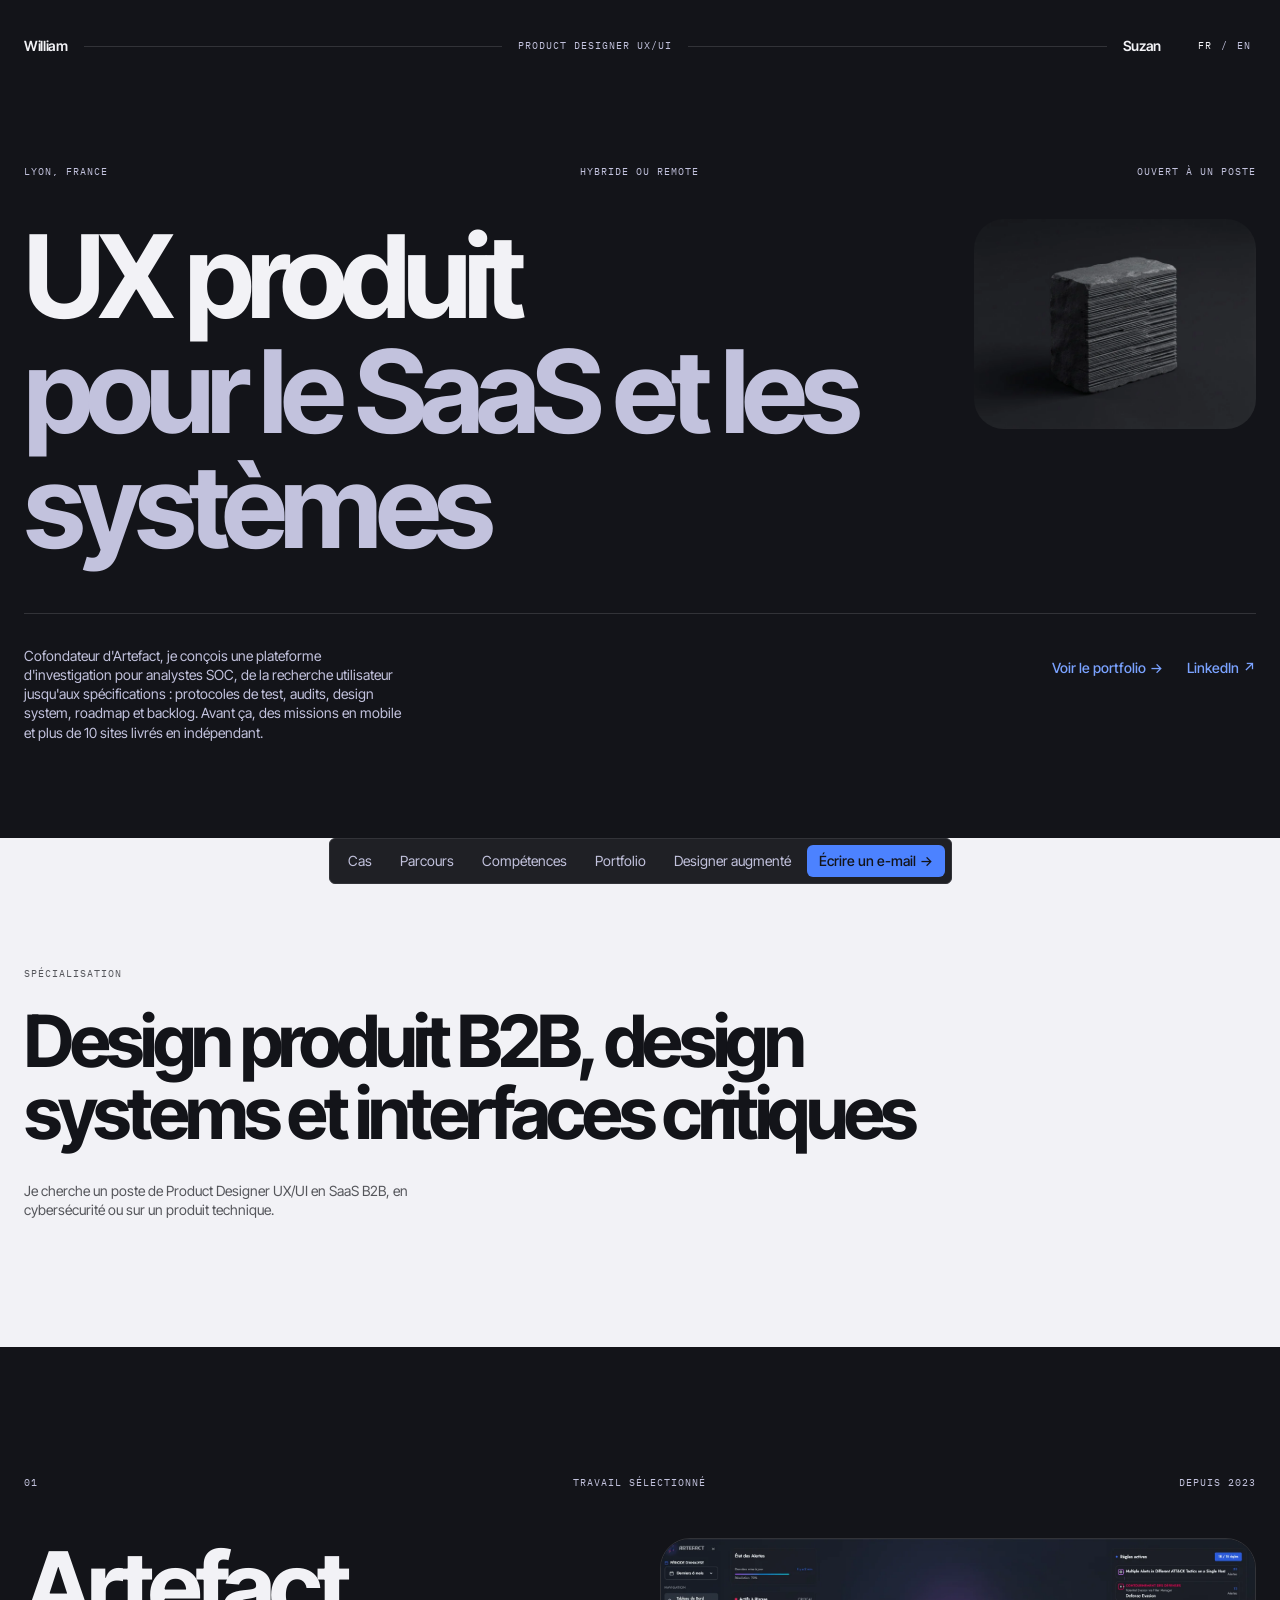
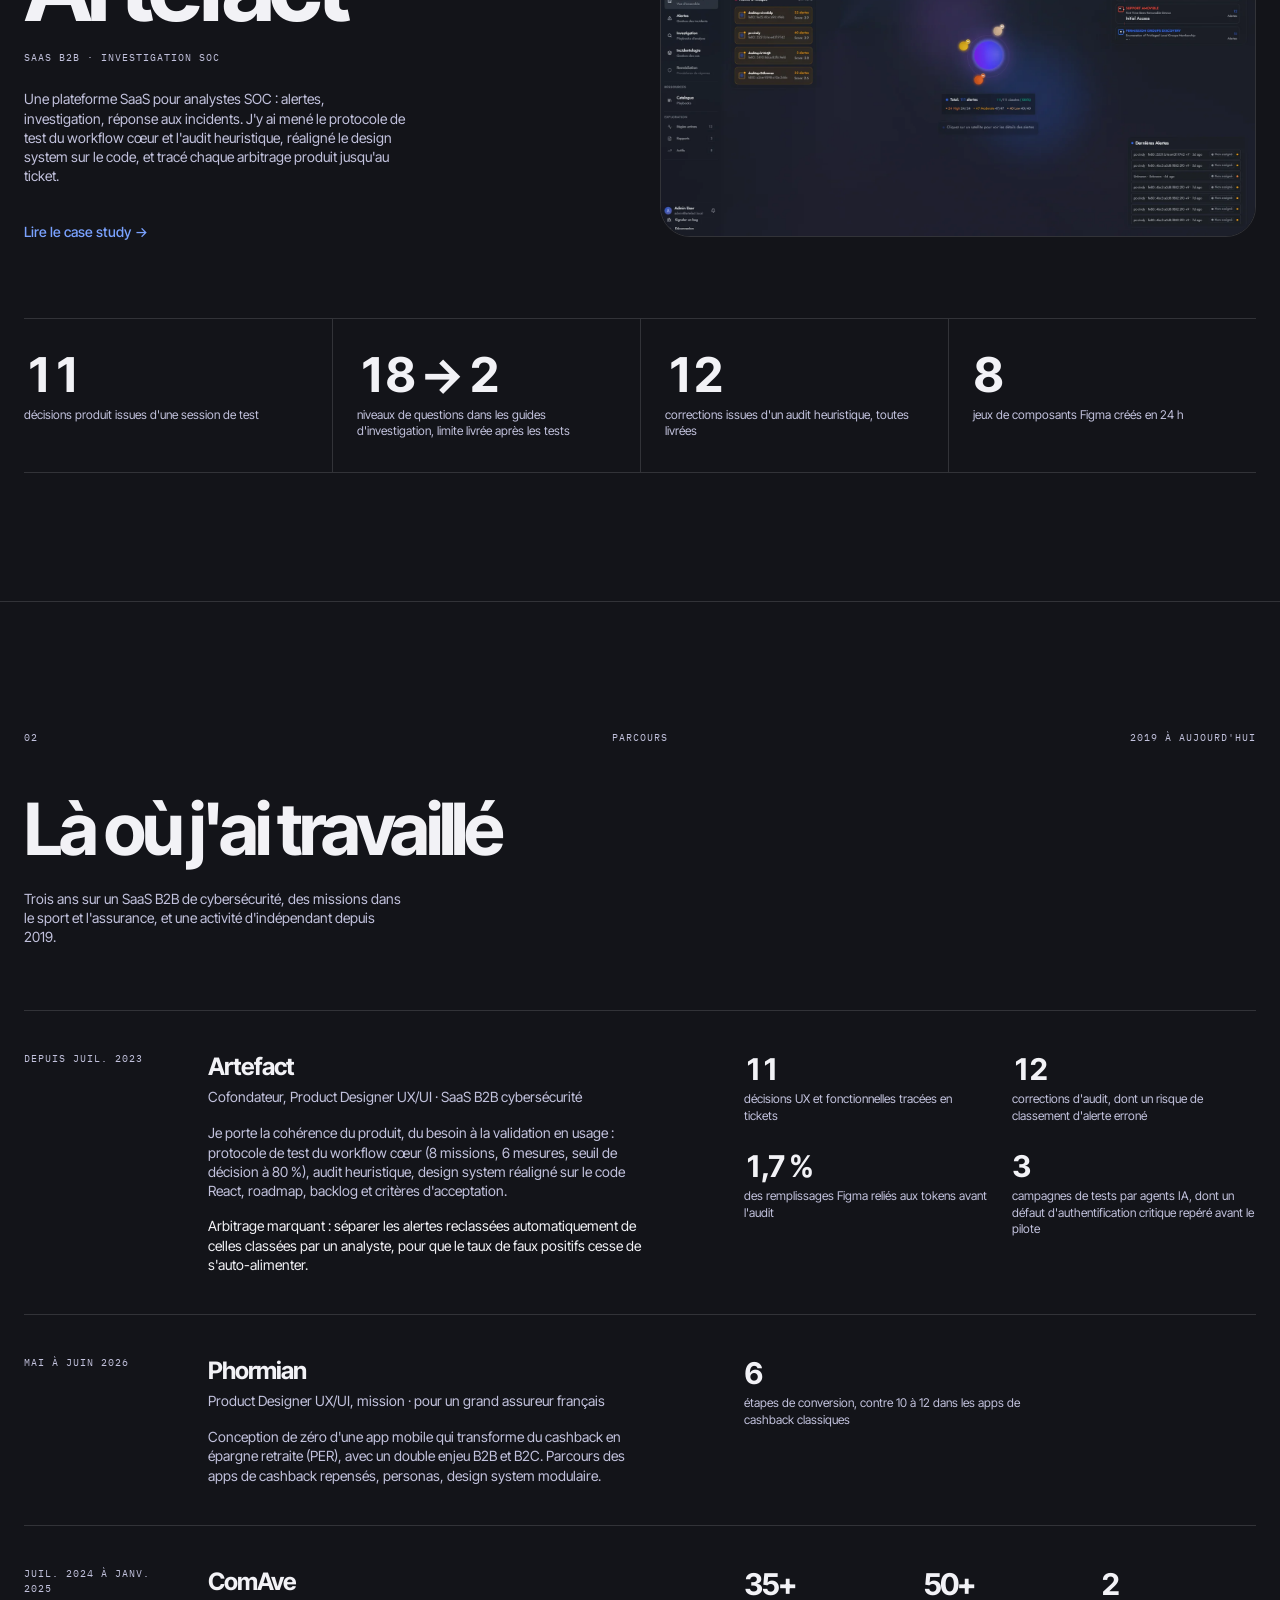
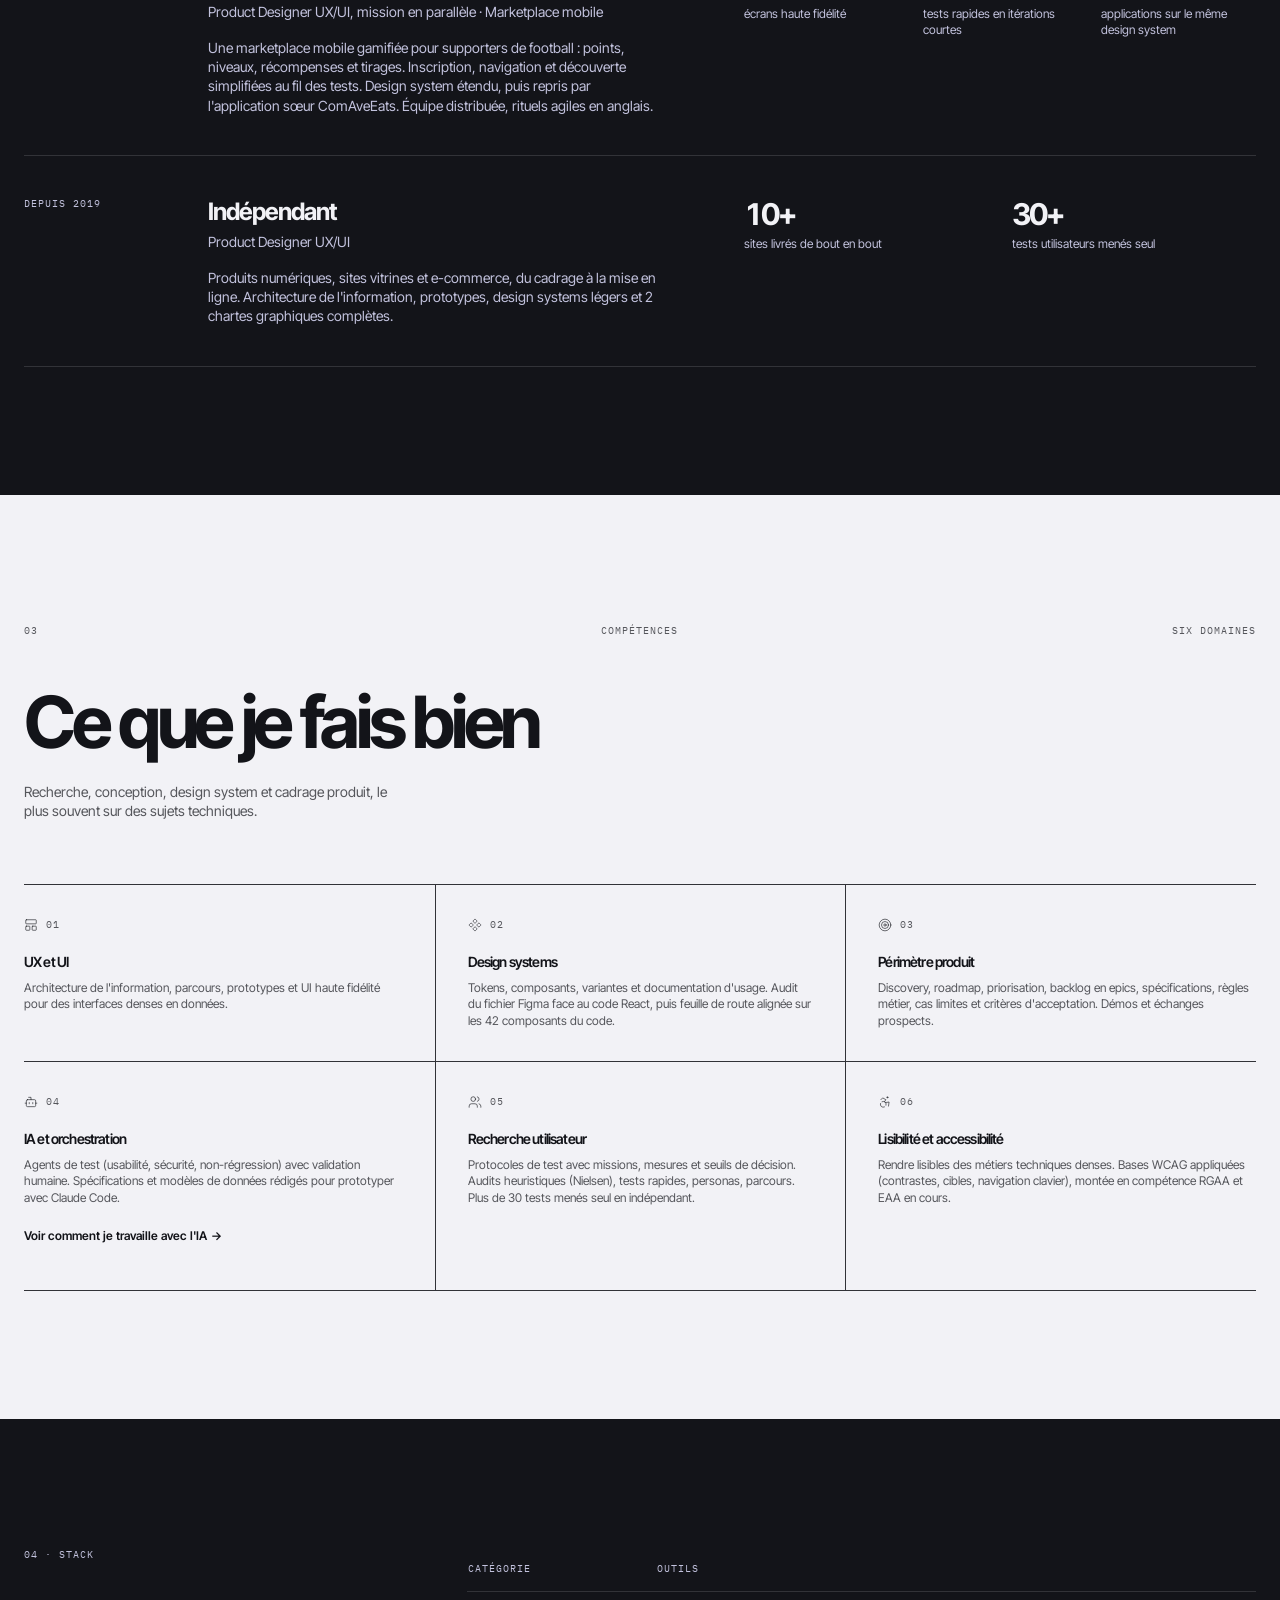
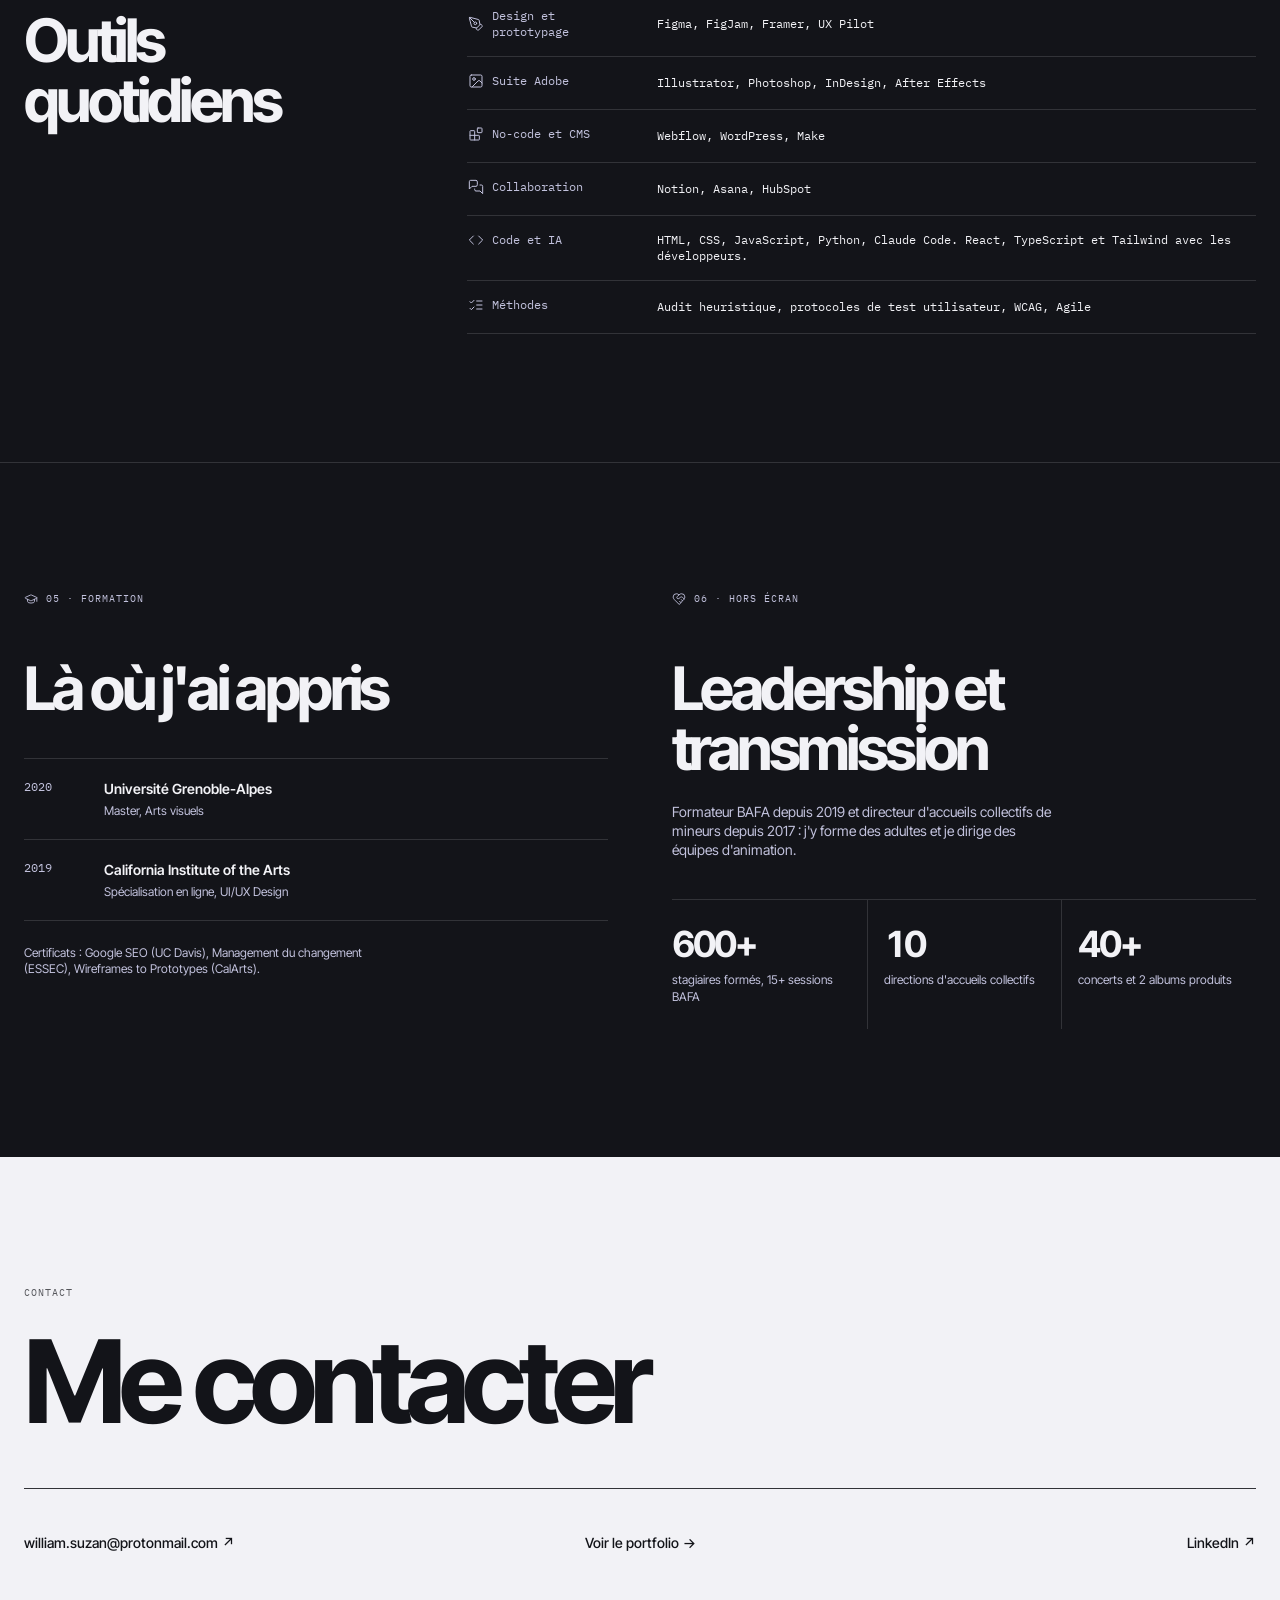
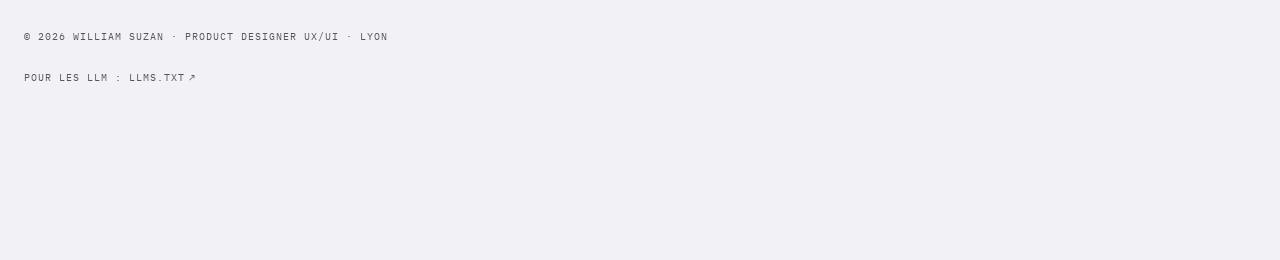
==== commit 9cc21ae3: "Phormian : mai à juin 2026, et ordre antéchronologique rétabli - Dates corrigées (« 2024 » devenait " ====
--- a/index.html
+++ b/index.html
@@ -128,6 +128,17 @@
           </dl>
         </li>
         <li class="grid gap-6 border-b border-line py-10 md:grid-cols-[10rem_1fr_1fr]">
+          <p class="font-mono text-[10px] uppercase tracking-widest text-muted" data-fr="Mai à juin 2026" data-en="May to June 2026">Mai à juin 2026</p>
+          <div>
+            <h3 class="font-display text-2xl font-bold tracking-[-0.04em]">Phormian</h3>
+            <p class="mt-1 text-sm text-muted" data-fr="Product Designer UX/UI, mission · pour un grand assureur français" data-en="UX/UI Product Designer, engagement · for a major French insurer">Product Designer UX/UI, mission · pour un grand assureur français</p>
+            <p class="mt-4 max-w-md text-sm leading-snug text-muted" data-fr="Conception de zéro d'une app mobile qui transforme du cashback en épargne retraite (PER), avec un double enjeu B2B et B2C. Parcours des apps de cashback repensés, personas, design system modulaire." data-en="A mobile app designed from scratch that turns cashback into retirement savings (a French PER plan), with both B2B and B2C stakes. Cashback-app journeys rethought, personas, modular design system.">Conception de zéro d'une app mobile qui transforme du cashback en épargne retraite (PER), avec un double enjeu B2B et B2C. Parcours des apps de cashback repensés, personas, design system modulaire.</p>
+          </div>
+          <dl class="self-start">
+            <div><dt class="sr-only" data-fr="Étapes de conversion" data-en="Conversion steps">Étapes de conversion</dt><dd class="font-display text-3xl font-bold tracking-[-0.06em] tabular-nums">6</dd><dd class="mt-1 max-w-xs text-xs leading-snug text-muted" data-fr="étapes de conversion, contre 10 à 12 dans les apps de cashback classiques" data-en="conversion steps, versus 10 to 12 in typical cashback apps">étapes de conversion, contre 10 à 12 dans les apps de cashback classiques</dd></div>
+          </dl>
+        </li>
+        <li class="grid gap-6 border-b border-line py-10 md:grid-cols-[10rem_1fr_1fr]">
           <p class="font-mono text-[10px] uppercase tracking-widest text-muted" data-fr="Juil. 2024 à janv. 2025" data-en="Jul 2024 to Jan 2025">Juil. 2024 à janv. 2025</p>
           <div>
             <h3 class="font-display text-2xl font-bold tracking-[-0.04em]">ComAve</h3>
@@ -138,17 +149,6 @@
             <div><dt class="sr-only" data-fr="Écrans" data-en="Screens">Écrans</dt><dd class="font-display text-3xl font-bold tracking-[-0.06em] tabular-nums">35+</dd><dd class="mt-1 text-xs leading-snug text-muted" data-fr="écrans haute fidélité" data-en="high-fidelity screens">écrans haute fidélité</dd></div>
             <div><dt class="sr-only" data-fr="Tests" data-en="Tests">Tests</dt><dd class="font-display text-3xl font-bold tracking-[-0.06em] tabular-nums">50+</dd><dd class="mt-1 text-xs leading-snug text-muted" data-fr="tests rapides en itérations courtes" data-en="quick tests in short iterations">tests rapides en itérations courtes</dd></div>
             <div><dt class="sr-only" data-fr="Applications" data-en="Apps">Applications</dt><dd class="font-display text-3xl font-bold tracking-[-0.06em] tabular-nums">2</dd><dd class="mt-1 text-xs leading-snug text-muted" data-fr="applications sur le même design system" data-en="apps on the same design system">applications sur le même design system</dd></div>
-          </dl>
-        </li>
-        <li class="grid gap-6 border-b border-line py-10 md:grid-cols-[10rem_1fr_1fr]">
-          <p class="font-mono text-[10px] uppercase tracking-widest text-muted">2024</p>
-          <div>
-            <h3 class="font-display text-2xl font-bold tracking-[-0.04em]">Phormian</h3>
-            <p class="mt-1 text-sm text-muted" data-fr="Product Designer UX/UI, mission · pour un grand assureur français" data-en="UX/UI Product Designer, engagement · for a major French insurer">Product Designer UX/UI, mission · pour un grand assureur français</p>
-            <p class="mt-4 max-w-md text-sm leading-snug text-muted" data-fr="Conception de zéro d'une app mobile qui transforme du cashback en épargne retraite (PER), avec un double enjeu B2B et B2C. Parcours des apps de cashback repensés, personas, design system modulaire." data-en="A mobile app designed from scratch that turns cashback into retirement savings (a French PER plan), with both B2B and B2C stakes. Cashback-app journeys rethought, personas, modular design system.">Conception de zéro d'une app mobile qui transforme du cashback en épargne retraite (PER), avec un double enjeu B2B et B2C. Parcours des apps de cashback repensés, personas, design system modulaire.</p>
-          </div>
-          <dl class="self-start">
-            <div><dt class="sr-only" data-fr="Étapes de conversion" data-en="Conversion steps">Étapes de conversion</dt><dd class="font-display text-3xl font-bold tracking-[-0.06em] tabular-nums">6</dd><dd class="mt-1 max-w-xs text-xs leading-snug text-muted" data-fr="étapes de conversion, contre 10 à 12 dans les apps de cashback classiques" data-en="conversion steps, versus 10 to 12 in typical cashback apps">étapes de conversion, contre 10 à 12 dans les apps de cashback classiques</dd></div>
           </dl>
         </li>
         <li class="grid gap-6 border-b border-line py-10 md:grid-cols-[10rem_1fr_1fr]">
